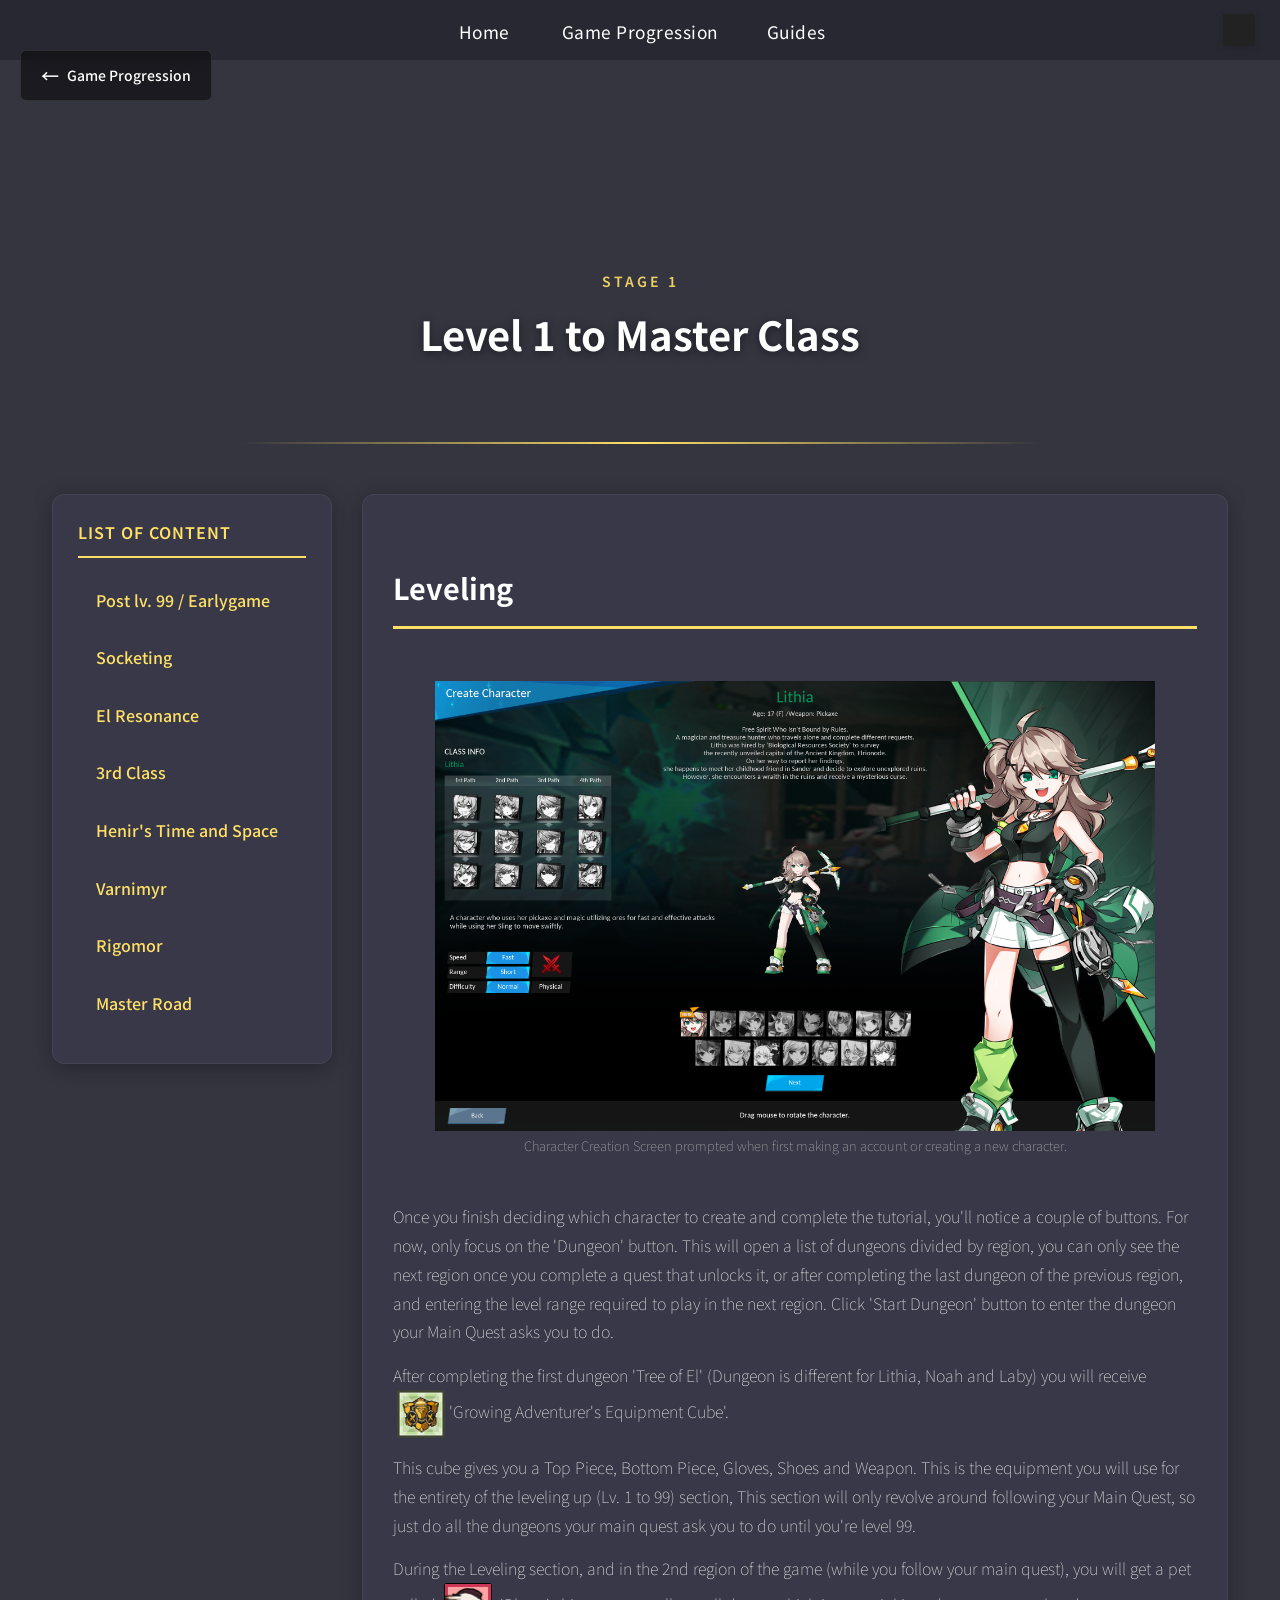
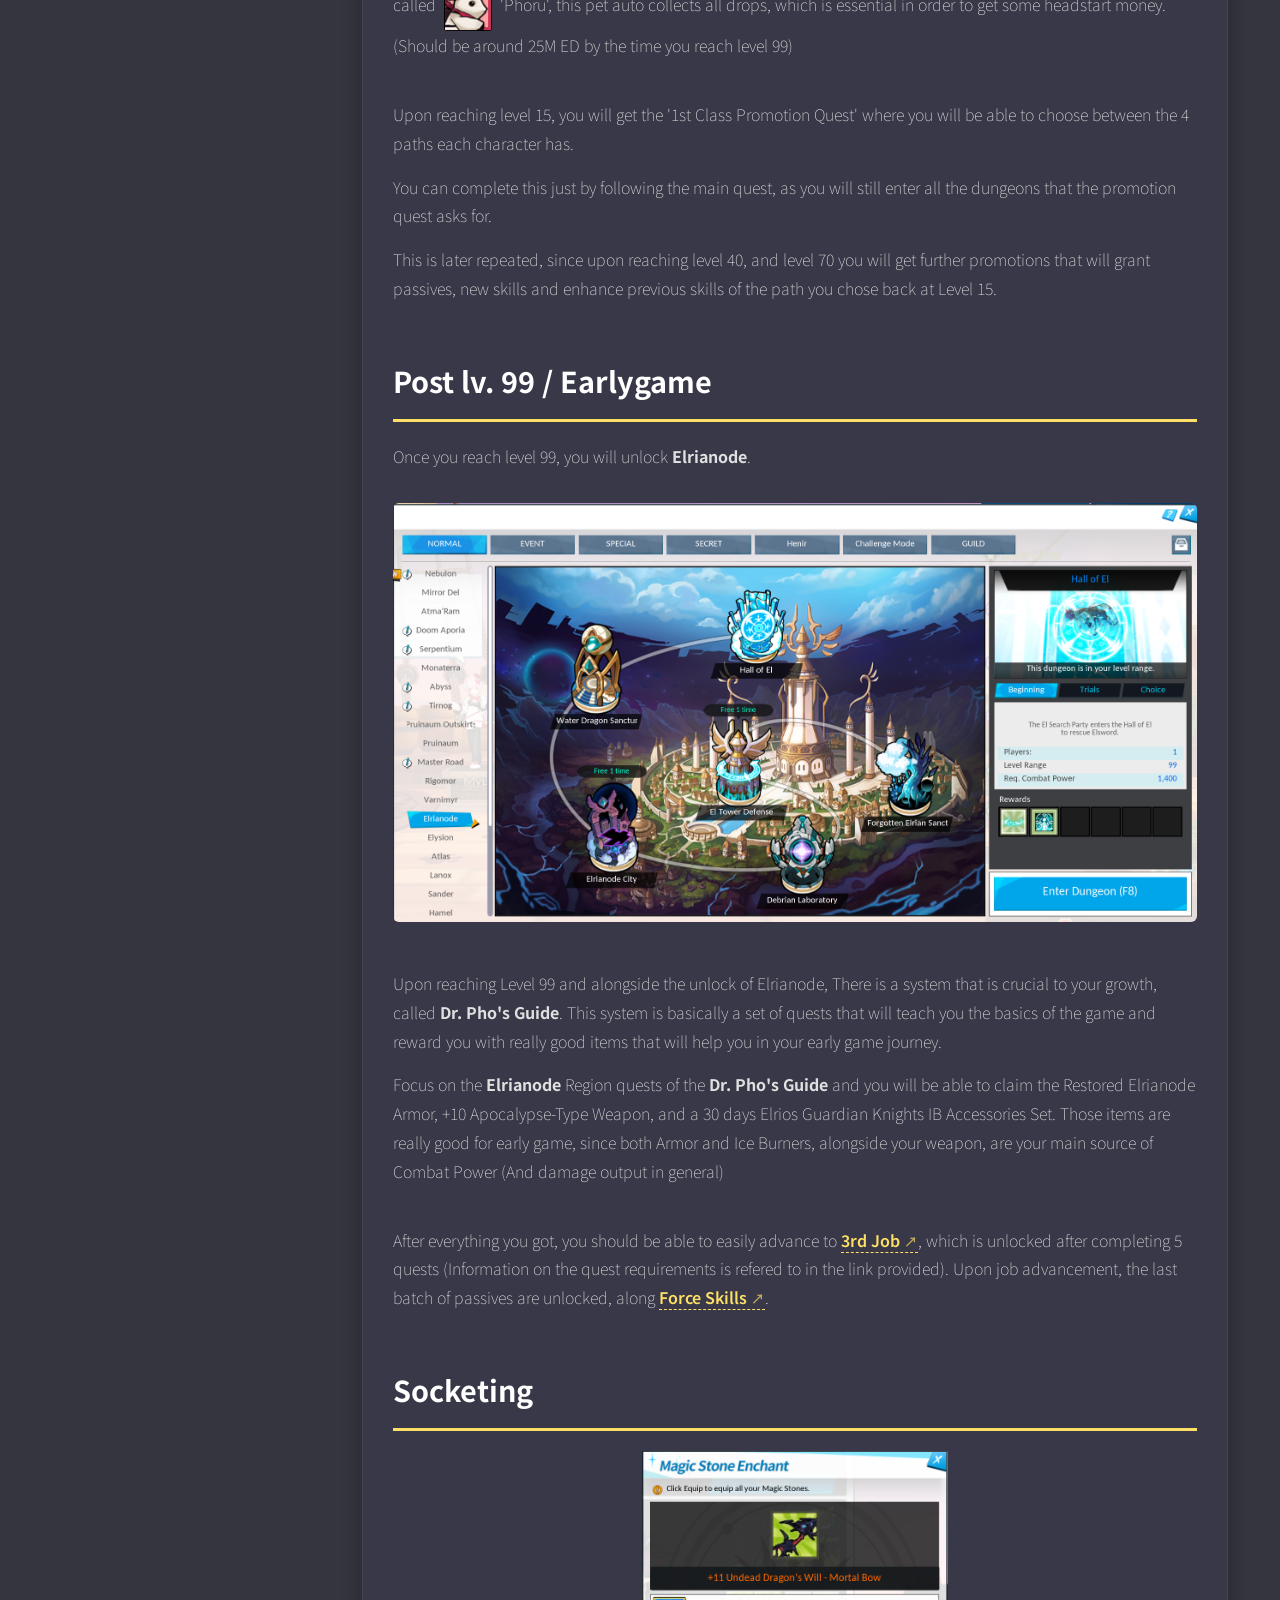
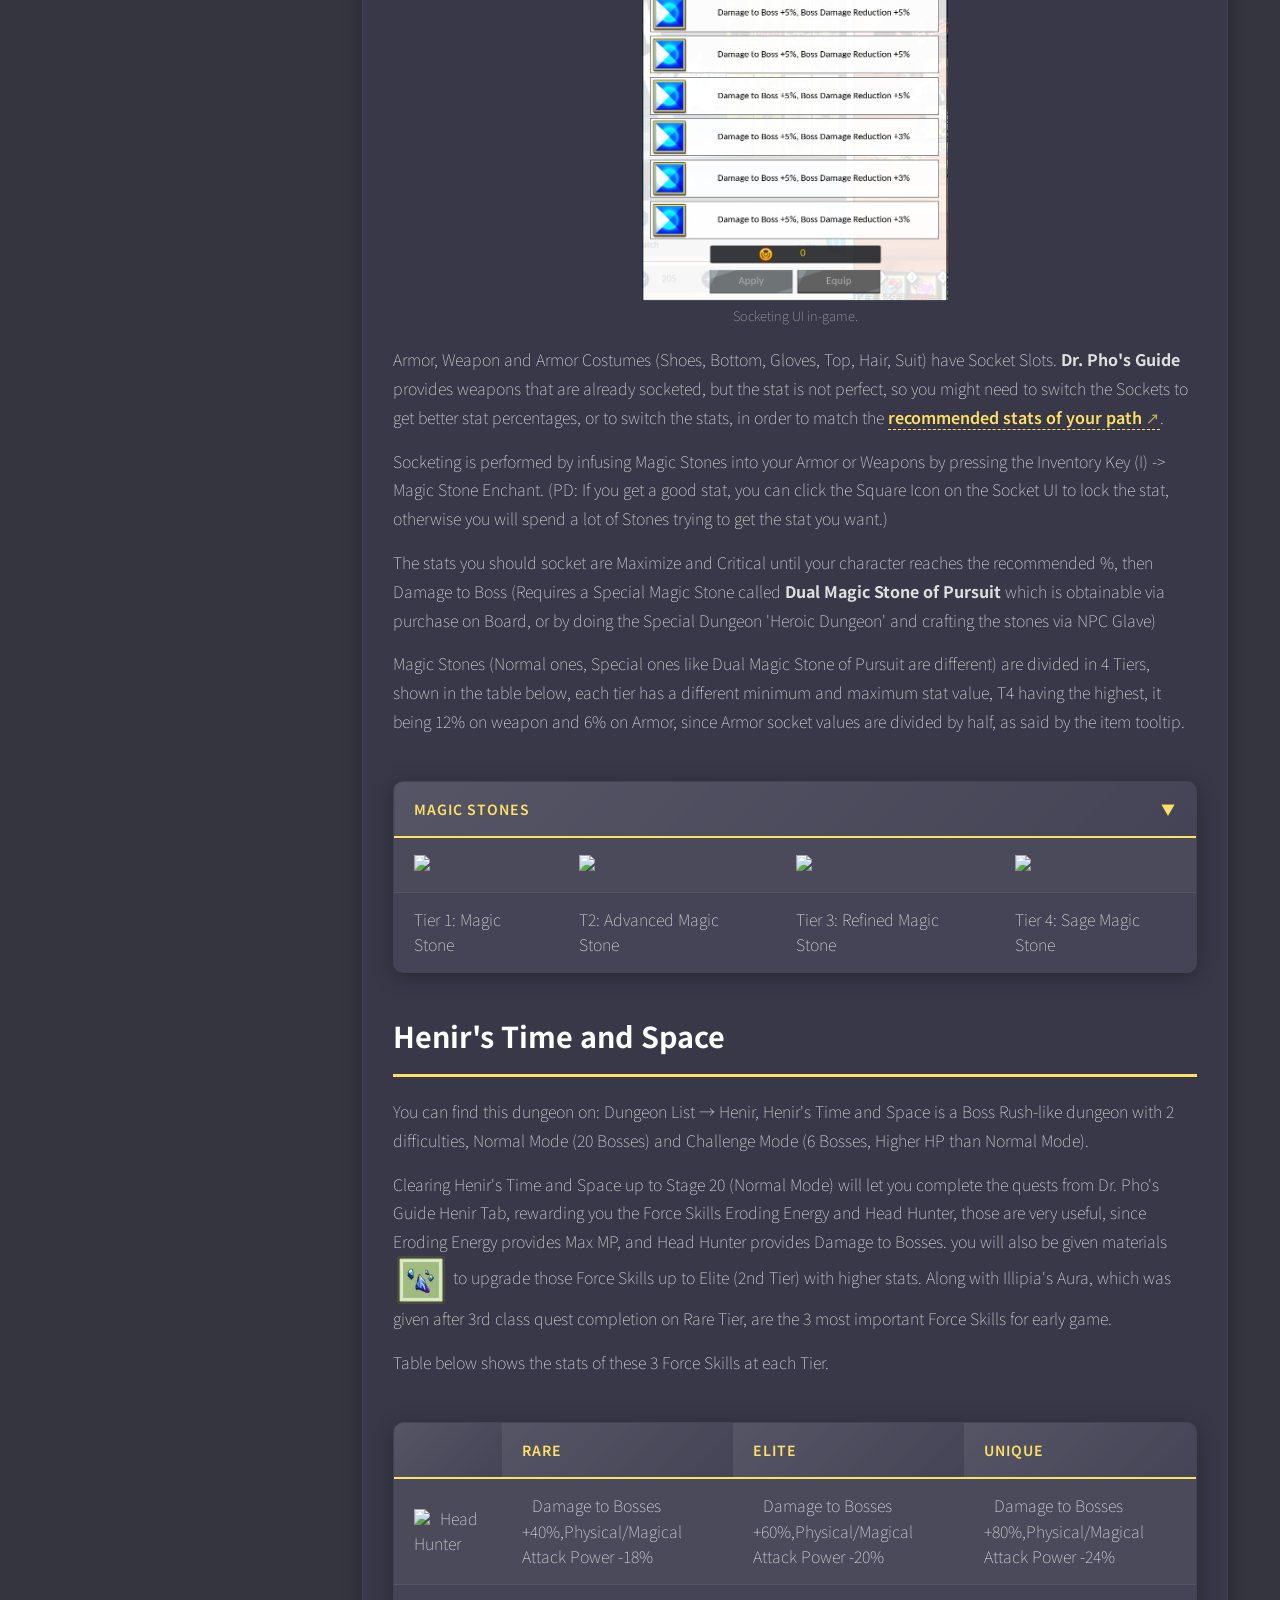
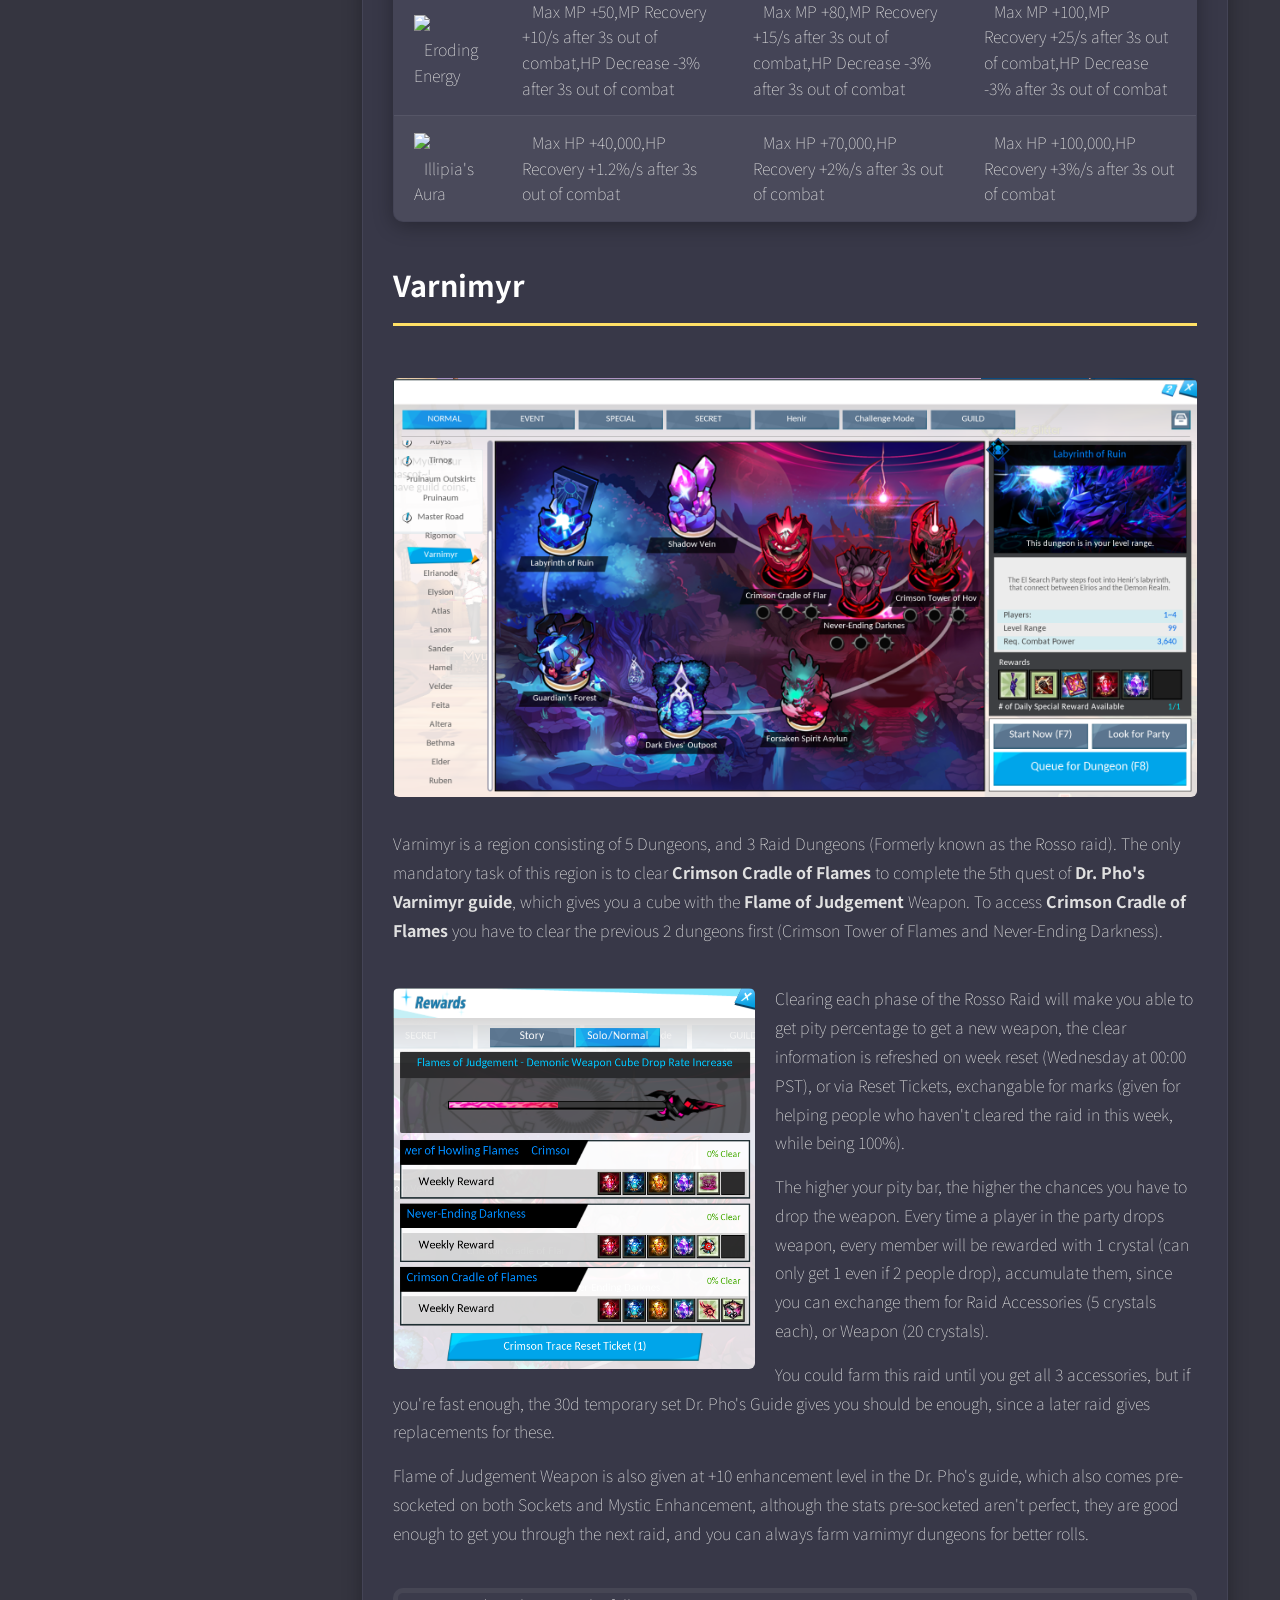
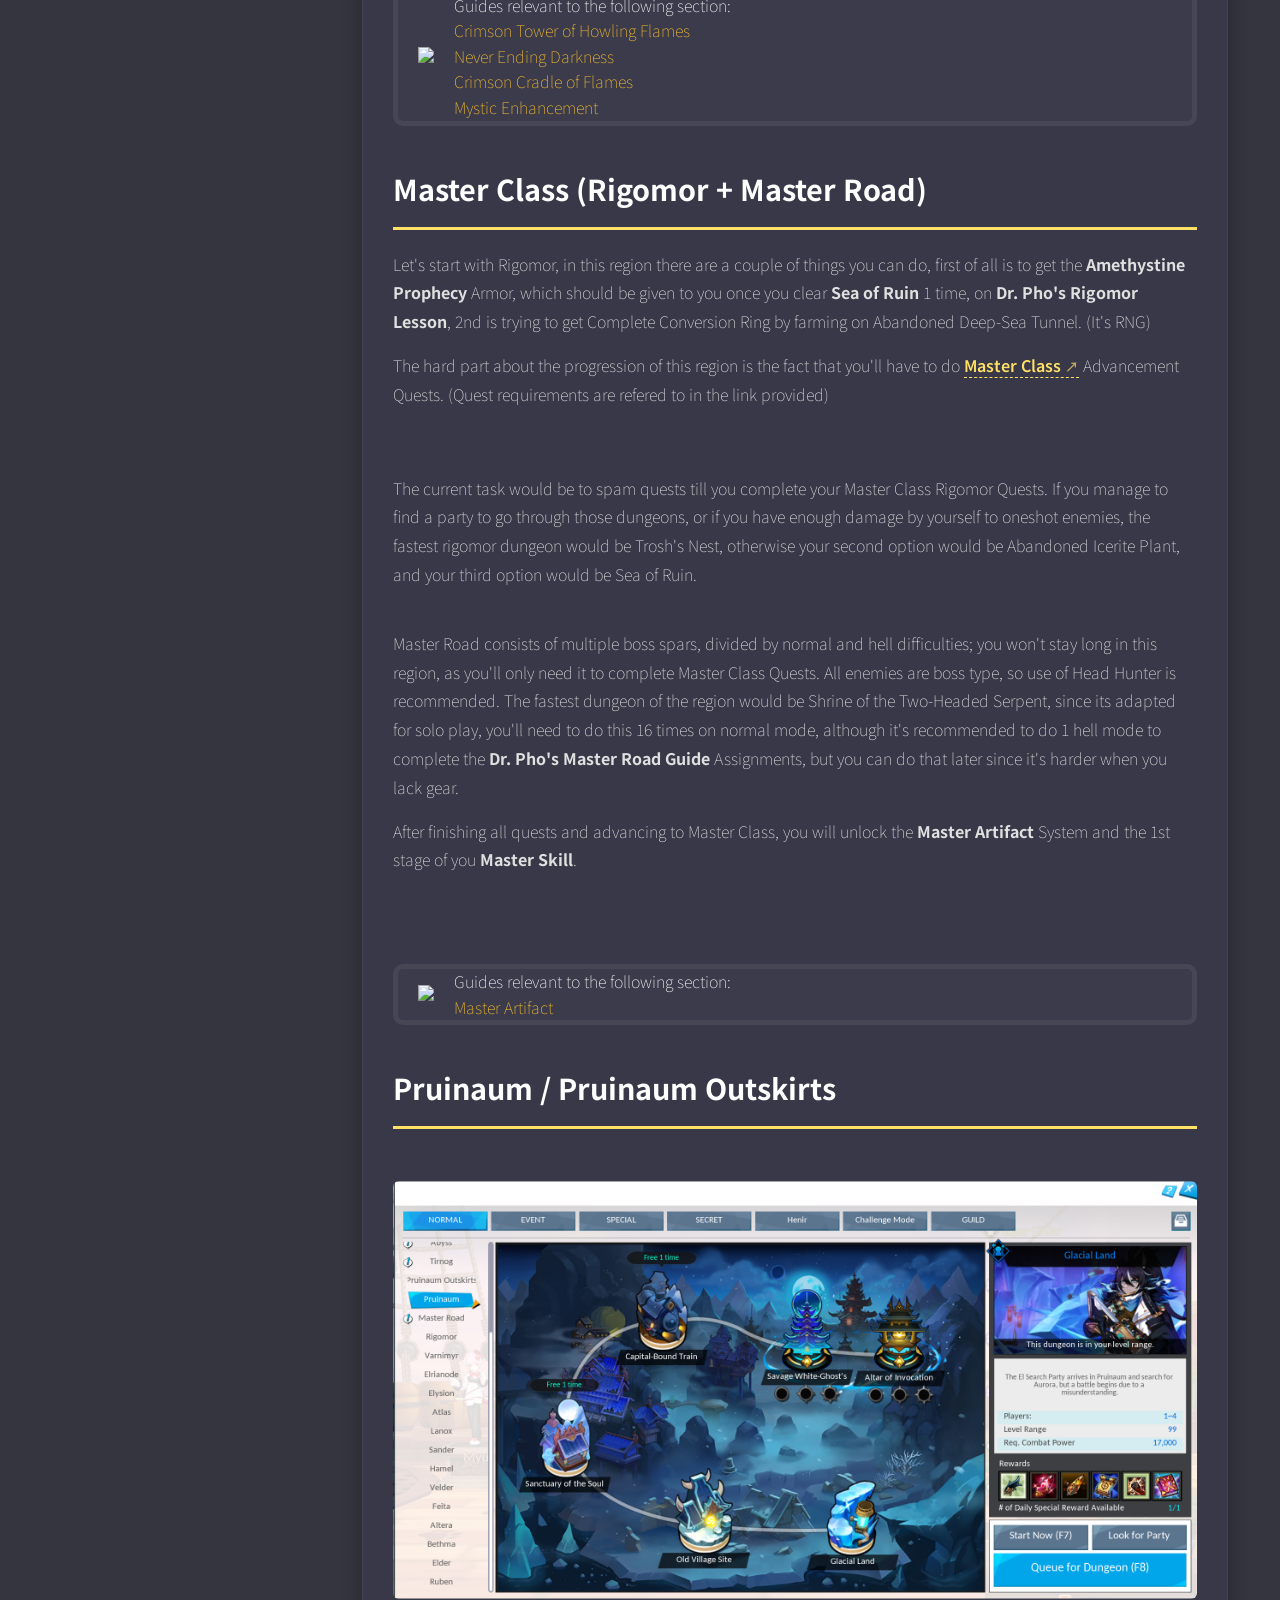
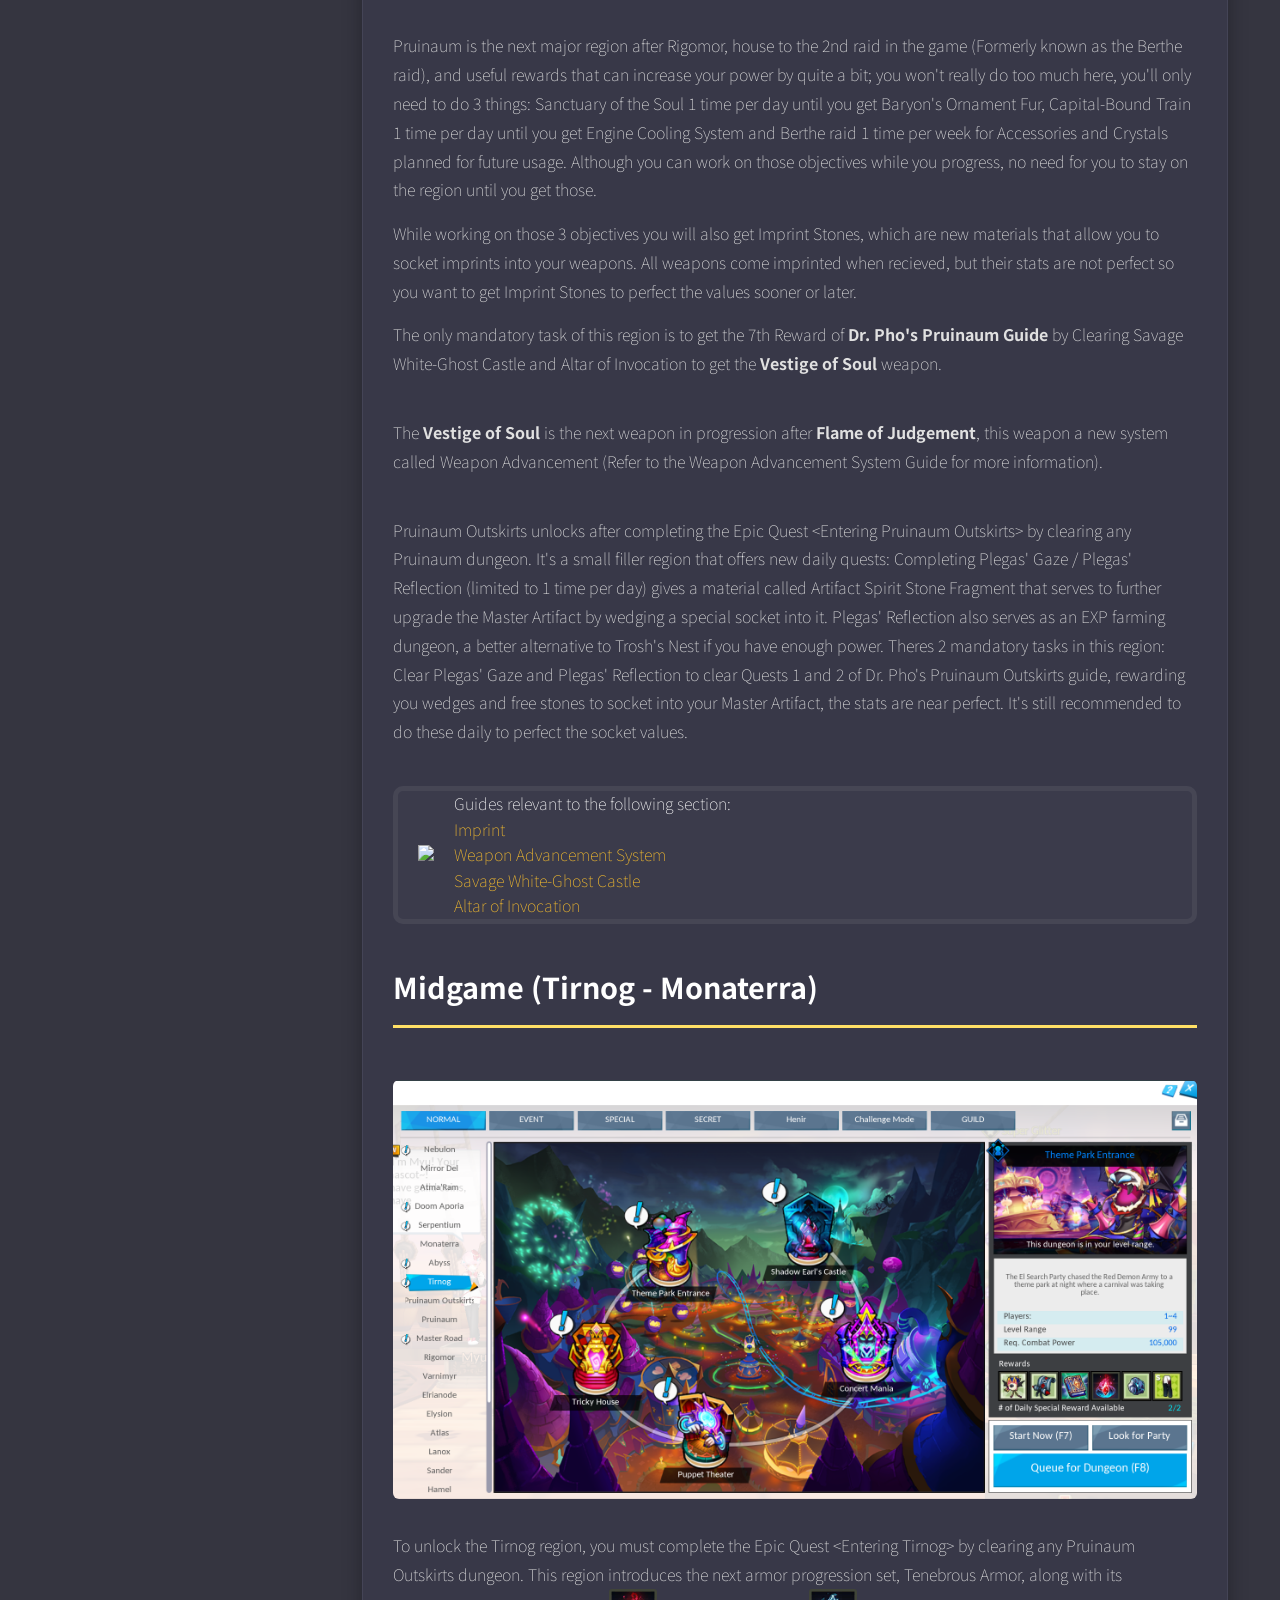
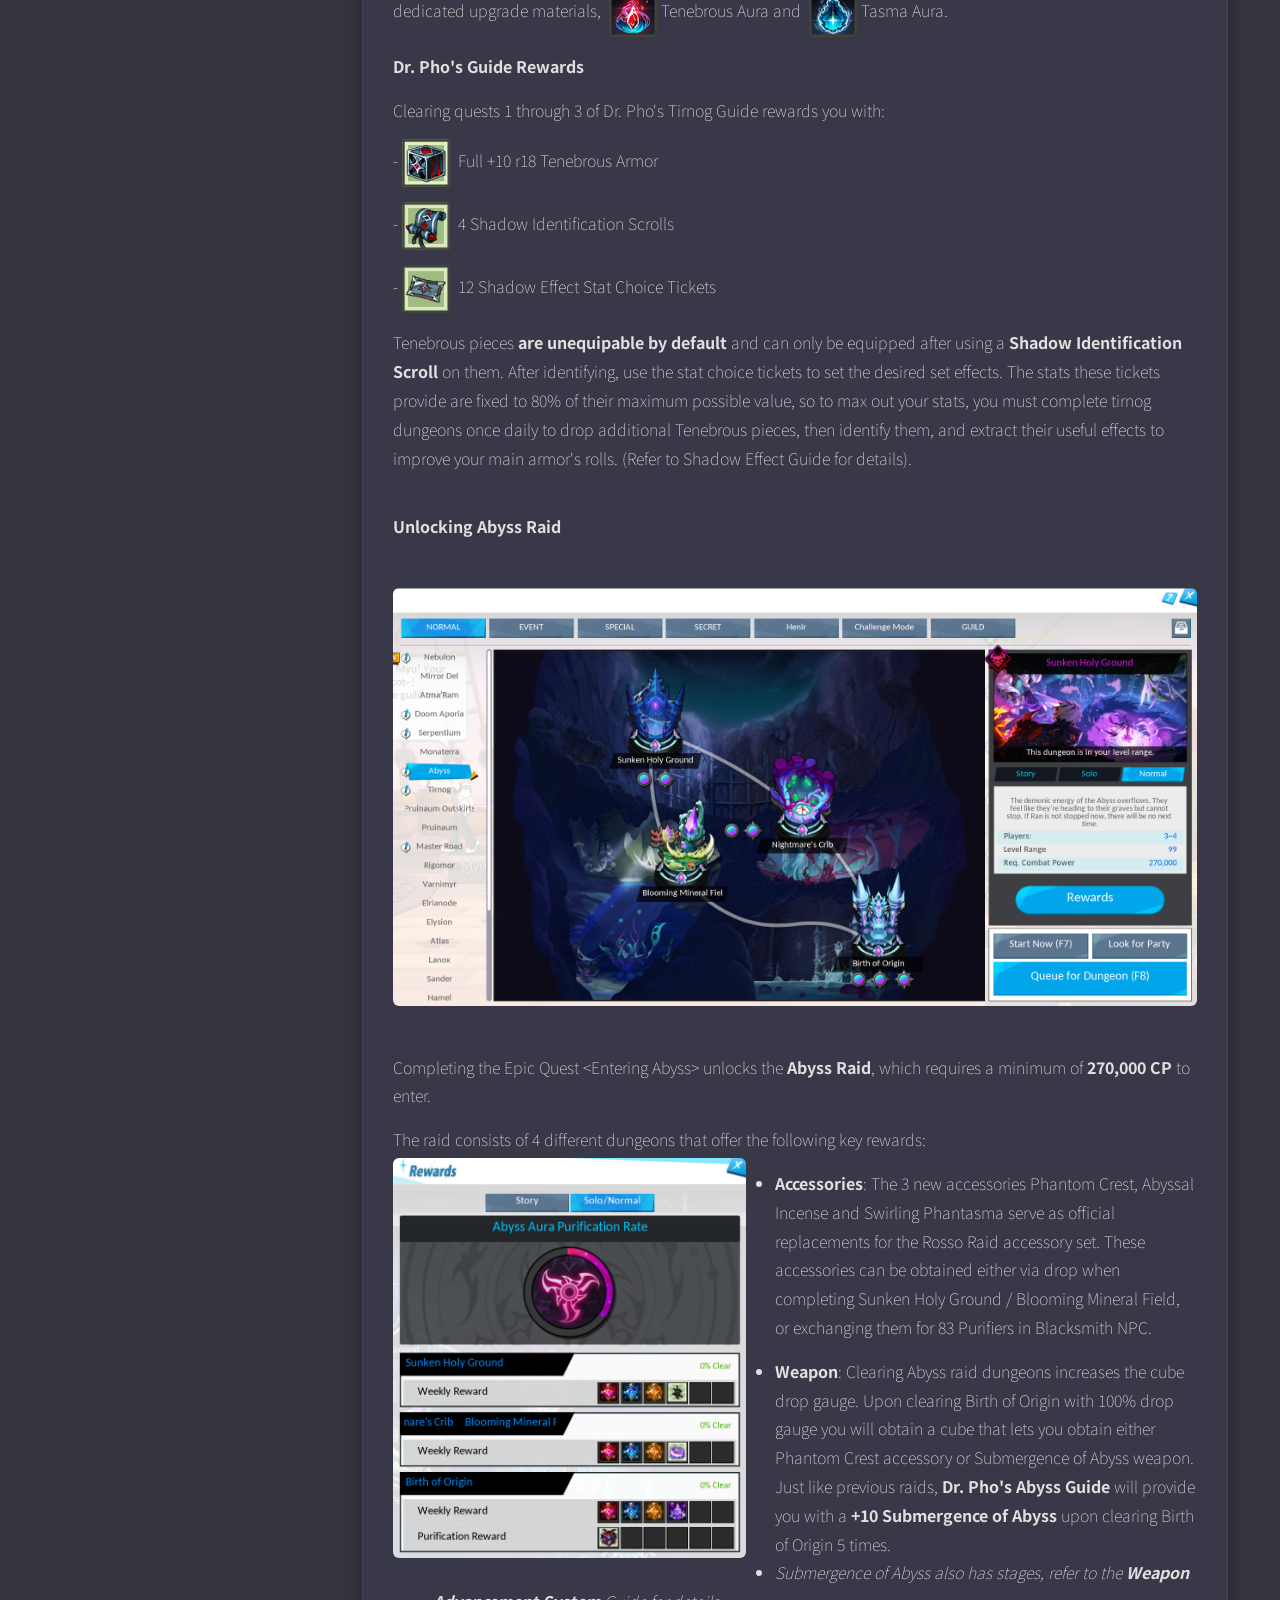
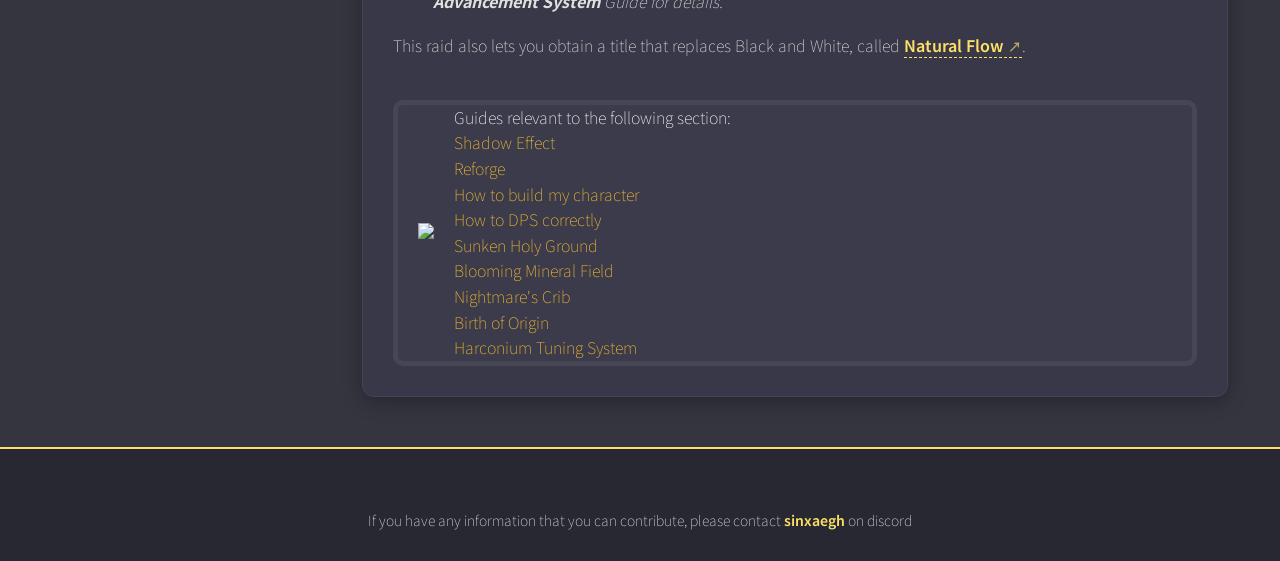
==== prog/s1.html @ b7970282 "Small Game Progression update, up to Abyss Missing Monaterra - Nebulon" ====
<!DOCTYPE html>
<html lang="en">
    <head>
        <title data-translate="title">Hedgyhelper</title>
        <link rel="stylesheet" href="../homenav.css">
        <link rel="stylesheet" href="../main.css">
        <link rel="preconnect" href="https://fonts.googleapis.com">
        <link rel="preconnect" href="https://fonts.gstatic.com" crossorigin>
        <link href="https://fonts.googleapis.com/css2?family=Raleway:ital,wght@0,100;1,100&display=swap" rel="stylesheet">
        <link href="https://fonts.googleapis.com/css2?family=Raleway:ital@0;1&display=swap" rel="stylesheet">
        <meta name="viewport" content="width=device-width, initial-scale=1.0, maximum-scale=1.0, user-scalable=0"/>
        <meta charset="UTF-8">
    </head>
    <body>
        <div class="container">
            <div class="info" id="g">
                <div class="banner" id="s3"></div>
                <div class="back">
                    <a onclick="location.href='../prog.html'" id="goback" data-translate="general.back">&leftarrow; Game Progression</a> 
                </div>
                <div class="guidetitle" id="s1">
                    <p class="stage" data-translate="stage1.title">Stage 1</p>
                    <span data-translate="stage1.stage1_title">Level 1 to Level 99</span>
                </div><br>
                <hr class="q2q4divider">
                <div class="trueguide">
                    <div class="guider">
                        <p data-translate="stage1.contents">List of Content</p>
                        <ul>
                            <li><a href="#elrianode-armor" data-translate="stage2.content_elrianode_armor"></a></li>
                            <li><a href="#socketing" data-translate="stage2.content_socketing">Socketing</a></li>
                            <li><a href="#el-resonance" data-translate="stage2.content_el_resonance">El Resonance</a></li>
                            <li><a href="#third-class" data-translate="stage2.content_third_class">3rd Class</a></li>
                            <li><a href="#henir" data-translate="stage2.content_henir">Henir's Time and Space</a></li>
                            <li><a href="#varnimyr" data-translate="stage3.content_varnimyr">Varnimyr</a></li>
                            <li><a href="#rigomor" data-translate="stage3.content_rigomor">Rigomor</a></li>
                            <li><a href="#master_road" data-translate="stage3.content_master_road">Master Road</a></li>
                        </ul>
                    </div>
                    <div class="tginfo">
                        <h2 id="first-dungeon" data-translate="stage1.sections.first_dungeon.title"></h2>
                        <div class="guidetext" data-multiline="stage1.sections.first_dungeon.content"></div>
                        <div class="guidetext" data-multiline="stage1.sections.choose_path.content"></div>
                        
                        <h2 id="elrianode-armor" data-translate="stage2.sections.elrianode_armor.title"></h2>
                        <div class="guidetext" data-multiline="stage2.sections.elrianode_armor.content"></div>
                        <div class="guidetext" data-multiline="stage2.sections.third_class.content"></div>
                        
                        <h2 id="socketing" data-translate="stage2.sections.socketing.title"></h2>
                        <div>
                            <aside data-img="stage2.sections.socketing.img"></aside>
                            <div class="guidetext" data-multiline="stage2.sections.socketing.content"></div>
                        </div>
                        <table id="gridtable" class="stat-table" data-brief="false">
                            <tr>
                                <th class="table-title-collapser" data-translate="stage2.table_headers.magic_stones.title" colspan="4">Magic Stones</th>
                            </tr>
                            <tr>
                                <td><img src="/images/items/MSI.png"></td>
                                <td><img src="/images/items/AMSI.png"></td>
                                <td><img src="/images/items/RMSI.png"></td>
                                <td><img src="/images/items/SMSI.png"></td>
                            </tr>
                            <tr>
                                <td data-translate="stage2.tables.magic_stones.rows.t1">T1: Magic Stone</td>
                                <td data-translate="stage2.tables.magic_stones.rows.t2">T2: Advanced Magic Stone</td>
                                <td data-translate="stage2.tables.magic_stones.rows.t3">T3: Refined Magic Stone</td>
                                <td data-translate="stage2.tables.magic_stones.rows.t4">T4: Sage's Magic Stone</td>
                            </tr>
                        </table>
                        
                        <h2 id="henir" data-translate="stage2.sections.henir.title">Henir's Time and Space</h2>
                        <div class="guidetext" data-multiline="stage2.sections.henir.content"></div>
                        <table id="gridtable">
                            <tr>
                                <th></th>
                                <th>Rare</th>
                                <th>Elite</th>
                                <th>Unique</th>
                            </tr>
                            <tr>
                                <td><img src="/images/items/HHI.png"><span data-translate="stage2.tables.forces.forcename.hh">Head Hunter</span></td>
                                <td><span data-translate="stage2.tables.forces.tiers.t1effects.hh"></span></td>
                                <td><span data-translate="stage2.tables.forces.tiers.t2effects.hh"></span></td>
                                <td><span data-translate="stage2.tables.forces.tiers.t3effects.hh"></span></td>
                            </tr>
                            <tr>
                                <td><img src="/images/items/EEI.png"><span data-translate="stage2.tables.forces.forcename.ee">Eroding Energy</span></td>
                                <td><span data-translate="stage2.tables.forces.tiers.t1effects.ee"></span></td>
                                <td><span data-translate="stage2.tables.forces.tiers.t2effects.ee"></span></td>
                                <td><span data-translate="stage2.tables.forces.tiers.t3effects.ee"></span></td>
                            </tr>
                            <tr>
                                <td><img src="/images/items/IAI.png"><span data-translate="stage2.tables.forces.forcename.ia">Illipia's Aura</span></td>
                                <td><span data-translate="stage2.tables.forces.tiers.t1effects.ia"></span></td>
                                <td><span data-translate="stage2.tables.forces.tiers.t2effects.ia"></span></td>
                                <td><span data-translate="stage2.tables.forces.tiers.t3effects.ia"></span></td>
                            </tr>
                        </table>

                        <h2 id="varnimyr" data-translate="stage3.sections.varnimyr.title">New Region: Varnimyr</h2>
                        <div class="guidetext" data-multiline="stage3.sections.varnimyr.content"></div>
                        <div class="guidetext" data-multiline="stage3.sections.foj.content"></div>
                        <div class="guideref-disclaimer">
                            <div class="guideref-inner">
                                <div class="guideref-icon">
                                    <img src="/images/disclaimer.png">
                                </div>
                                <div class="guideref-info">
                                    <span class="guide-disclaimer-header" data-translate="general.guidedisclaimer.title"></span>
                                    <div class="guide-open-a" data-guide-id="ctohf" data-translate="general.guidedisclaimer.varnimyr.link1"></div>
                                    <div class="guide-open-a" data-guide-id="ned" data-translate="general.guidedisclaimer.varnimyr.link2"></div>
                                    <div class="guide-open-a" data-guide-id="ccof" data-translate="general.guidedisclaimer.varnimyr.link3"></div>
                                    <div class="guide-open-a" data-guide-id="mystic_enhancement" data-translate="general.guidedisclaimer.varnimyr.link4"></div>
                                </div>
                            </div>
                        </div>
                        
                        <h2 id="rigomor" data-translate="stage3.sections.rigomor.title">New Region: Rigomor</h2>
                        <div class="guidetext" data-multiline="stage3.sections.rigomor.intro"></div>
                        <div class="guidetext" id="QUESTCOLOR" data-multiline="stage3.sections.rigomor.quest_list"></div>
                        <div class="guidetext" data-multiline="stage3.sections.rigomor.content"></div>
                        <div class="guidetext" data-multiline="stage3.sections.master_road.intro"></div>
                        <div class="guidetext" id="QUESTCOLOR" data-multiline="stage3.sections.master_road.quest_list"></div>
                        <div class="guidetext" data-multiline="stage3.sections.master_road.content"></div>
                        <div class="guideref-disclaimer">
                            <div class="guideref-inner">
                                <div class="guideref-icon">
                                    <img src="/images/disclaimer.png">
                                </div>
                                <div class="guideref-info">
                                    <span class="guide-disclaimer-header" data-translate="general.guidedisclaimer.title"></span>
                                    <div class="guide-open-a" data-guide-id="artifact_system" data-translate="general.guidedisclaimer.masterroad.link1"></div>
                                </div>
                            </div>
                        </div>

                        <h2 id="pruinaum" data-translate="stage4.sections.pruinaum.title">New Region: Pruinaum</h2>
                        <div class="guidetext" data-multiline="stage4.sections.pruinaum.content"></div>
                        <div class="guidetext" data-multiline="stage4.sections.vos.content"></div>
                        <div class="guidetext" data-multiline="stage4.sections.pruiout.content"></div>
                        <div class="guideref-disclaimer">
                            <div class="guideref-inner">
                                <div class="guideref-icon">
                                    <img src="/images/disclaimer.png">
                                </div>
                                <div class="guideref-info">
                                    <span class="guide-disclaimer-header" data-translate="general.guidedisclaimer.title"></span>
                                    <div class="guide-open-a" data-guide-id="imprint" data-translate="general.guidedisclaimer.pruinaum.link1"></div>
                                    <div class="guide-open-a" data-guide-id="weapon_advancement" data-translate="general.guidedisclaimer.pruinaum.link2"></div>
                                    <div class="guide-open-a" data-guide-id="swgc" data-translate="general.guidedisclaimer.pruinaum.link3"></div>
                                    <div class="guide-open-a" data-guide-id="aoi" data-translate="general.guidedisclaimer.pruinaum.link4"></div>
                                </div>
                            </div>
                        </div>

                        <h2 id="tirnog" data-translate="stage4.sections.tirnog.title">Tirnog</h2>
                        <div class="guidetext" data-multiline="stage4.sections.tirnog.content"></div>
                        <div class="guidetext" data-multiline="stage5.sections.abyss_intro.content"></div>
                        <div class="guideref-disclaimer">
                            <div class="guideref-inner">
                                <div class="guideref-icon">
                                    <img src="/images/disclaimer.png">
                                </div>
                                <div class="guideref-info">
                                    <span class="guide-disclaimer-header" data-translate="general.guidedisclaimer.title"></span>
                                    <div class="guide-open-a" data-guide-id="shadow_effect" data-translate="general.guidedisclaimer.midgame.link1"></div>
                                    <div class="guide-open-a" data-guide-id="reforge" data-translate="general.guidedisclaimer.midgame.link2"></div>
                                    <div class="guide-open-a" data-guide-id="build" data-translate="general.guidedisclaimer.midgame.link3"></div>
                                    <div class="guide-open-a" data-guide-id="dpsguide" data-translate="general.guidedisclaimer.midgame.link4"></div>
                                    <div class="guide-open-a" data-guide-id="shg" data-translate="general.guidedisclaimer.midgame.link5"></div>
                                    <div class="guide-open-a" data-guide-id="bmf" data-translate="general.guidedisclaimer.midgame.link6"></div>
                                    <div class="guide-open-a" data-guide-id="nc" data-translate="general.guidedisclaimer.midgame.link7"></div>
                                    <div class="guide-open-a" data-guide-id="boo" data-translate="general.guidedisclaimer.midgame.link8"></div>
                                    <div class="guide-open-a" data-guide-id="harconium" data-translate="general.guidedisclaimer.midgame.link9"></div>
                                </div>
                            </div>
                        </div>
                </div>
            </div>
            <footer class="lower">
                <div class="info">
                    <span data-translate="general.footer">If you have any information that you can contribute into, and would like to update, contact </span>
                    <a id="guidenotice" href="discord://-/users/644760616485257246">sinxaegh</a>
                    <span data-translate="general.footer_discord"> on discord</span>
                </div>
            </footer>
        </div>
        <script src="../nav.js"></script>
        <script type="module" src="../main.js"></script>
        <script type="module" src="../data.js"></script>
        <script type="module" src="../translations.js"></script>
        <script type="module" src="../guide-manager.js"></script>
    </body>
</html>
---- homenav.css ----
/* --- NAVIGATION --- */
nav#main-nav-desktop {
  width: 100vw;
  height: 60px;
  background: #282832;
  text-align: center;
  z-index: 50;
  position: fixed;
  top: 0;
  left: 0;
  pointer-events: auto;
}
nav#main-nav-desktop ul {
  display: flex;
  justify-content: center;
  align-items: center;
  margin: 0;
  padding: 0;
  width: 100%;
  position: relative;
  min-height: 60px;
  background: inherit;
  flex-wrap: wrap;
}
nav#main-nav-desktop ul li {
  width: 120px;
  color: white;
  text-align: center;
  list-style-type: none;
  transition: background-color 0.3s, color 0.3s;
  height: 35px;
  padding-top: 5px;
  font-weight: normal;
  font-size: 1.08em;
  letter-spacing: 0.5px;
  min-width: fit-content;
  max-width: 160px;
  word-break: break-word;
}
nav#main-nav-desktop ul li#spec {
  width: 180px;
  white-space: nowrap;
}
nav#main-nav-desktop ul a {
  text-decoration: none;
  margin: 0 8px;
  transition: opacity 0.2s, background 0.2s, border 0.2s, border-radius 0.2s;
  border-radius: 5px;
  min-width: fit-content;
  max-width: 160px;
  word-break: break-word;
}
nav#main-nav-desktop ul a:hover li {
  border: 1px solid yellow;
  border-radius: 5px;
  background: #444;
  color: #ffd700;
  font-weight: bold;
}
nav#main-nav-desktop .settings-icon {
  width: 32px;
  height: 32px;
  background-size: cover;
  background-repeat: no-repeat;
  background-position: center;
  cursor: pointer;
  z-index: 101;
  transition: filter 0.2s;
  filter: drop-shadow(0 2px 4px rgba(0,0,0,0.12));
}

/* --- HAMBURGER MENU --- */
nav#main-nav-mobile {
  display: none;
}
nav#main-nav-mobile .menu-bar {
  width: 100vw;
  display: block;
  position: fixed;
  top: 0;
  left: 0;
  background: transparent;
  z-index: 1002;
  height: 60px;
  padding: 0;
}
nav#main-nav-mobile .menu-icon {
  width: 40px;
  height: 40px;
  background-size: contain;
  background-repeat: no-repeat;
  background-position: center;
  position: fixed;
  left: 15px;
  top: 15px;
  z-index: 1002;
  background: #282832;
  border-radius: 8px;
  box-shadow: 0 2px 8px rgba(0,0,0,0.18);
  pointer-events: auto;
}
nav#main-nav-mobile .settings-icon {
  width: 32px;
  height: 32px;
  background-size: cover;
  background-repeat: no-repeat;
  background-position: center;
  position: absolute;
  right: 25px;
  top: 18px;
  z-index: 1003;
  pointer-events: auto;
}
.hamburger-nav {
  position: fixed;
  top: 0;
  left: 0;
  width: 85vw;
  max-width: 400px;
  height: 100vh;
  background: #282832;
  box-shadow: 2px 0 16px rgba(0,0,0,0.25);
  z-index: 1001;
  transform: translateX(-100%);
  transition: transform 0.35s cubic-bezier(.77,0,.175,1);
  display: flex;
  flex-direction: column;
  align-items: flex-start;
  padding-top: 0;
  pointer-events: auto;
}
.hamburger-nav.open {
  transform: translateX(0);
}
.hamburger-nav .settings-icon {
  position: absolute;
  right: 25px;
  top: 18px;
  z-index: 1003;
}

.hamburger-nav a {
  display: block;
  width: 100%;
  margin: 0;
  padding: 18px 32px;
  font-size: 1.15em;
  color: white;
  border-bottom: 1px solid #333;
  background: none;
  text-align: left;
  border-radius: 0;
  opacity: 0;
  animation: fadeInMenu 0.4s forwards;
  animation-delay: var(--delay, 0s);
}
.hamburger-nav.open a {
  opacity: 1;
}
.hamburger-nav a:hover {
  background: #444;
  color: #ffd700;
  font-weight: bold;
}
.hamburger-nav li {
  width: 100%;
  padding: 0;
  margin: 0;
  text-align: left;
  background: none;
  color: white;
  font-size: 1.15em;
  border-radius: 0;
}
.hamburger-nav {
  padding-top: 70px;
}
/* Animated settings menu for mobile hamburger nav */
/* Animación de salida para los elementos del menú hamburguesa */
.hamburger-nav.menu-slide-out a,
.hamburger-nav.menu-slide-out li {
  animation: slideOutLeft 0.35s forwards;
}
@keyframes slideOutLeft {
  to {
    transform: translateX(-100vw);
    opacity: 0;
  }
}
.hamburger-nav.settings-open a,
.hamburger-nav.settings-open li {
  display: none !important;
}
.hamburger-nav.menu-slide-in a,
.hamburger-nav.menu-slide-in li {
  animation: slideInRight 0.35s forwards;
}
@keyframes slideInRight {
  from {
    transform: translateX(-100vw);
    opacity: 0;
  }
  to {
    transform: translateX(0);
    opacity: 1;
  }
}
.hamburger-nav.settings-open .settings-popup {
  display: flex !important;
  flex-direction: column;
  width: 100%;
  padding: 24px 32px 0 32px;
  animation: fadeInMenu 0.4s forwards;
}
.settings-popup {
  background: #282832;
  display: none;
  overflow: visible;
}
.settings-popup label {
  margin-bottom: 18px;
  font-size: 1.18em;
  color: white;
  background: none;
}


.settings-popup select {
  margin-bottom: 18px;
  font-size: 1.1em;
  color: white;
  width: 50%;
  min-width: 120px;
  max-width: 180px;
  box-sizing: border-box;
  padding: 4px 8px;
  border-radius: 8px;
  background: #222;
  border: 1px solid #444;
}
.settings-popup .switch {
  margin-bottom: 18px;
  width: 100%;
  min-width: 120px;
  max-width: 180px;
  display: flex;
  align-items: center;
  justify-content: flex-start;
  overflow: visible;
}
.settings-popup input[type="checkbox"] {
  margin-right: 8px;
}
.settings-popup span.slider {
  margin-left: 8px;
  width: 64px;
  height: 32px;
}
.hamburger-nav.settings-open .settings-icon {
  position: absolute;
  right: 25px;
  top: 18px;
  z-index: 1003;
}
.hamburger-nav.settings-open {
  background: #282832;
}
@keyframes fadeInMenu {
  to { opacity: 1; }
}
/* Overlay for darkening background */
#nav-overlay {
  position: fixed;
  top: 0;
  left: 0;
  width: 100vw;
  height: 100vh;
  background: rgba(30,30,30,0.65);
  z-index: 1000;
  pointer-events: none;
  opacity: 0;
  transition: opacity 0.3s;
}
#nav-overlay.open {
  opacity: 1;
  pointer-events: auto;
}

@media (min-width: 901px) {
  #nav-overlay {
    display: none !important;
    opacity: 0 !important;
    pointer-events: none !important;
  }
}

/* --- SETTINGS POPUP --- */
#settings-popup {
  background: #323242;
  color: white;
  padding: 15px;
  border-radius: 10px;
  z-index: 1100;
  top: 70px;
  left: 80px;
  width: 100vw;
  display: block;
  position: fixed;
  top: 0;
  left: 0;
  z-index: 1002;
  min-height: 60px;
  height: fit-content;
  padding: 0;
  pointer-events: auto;
  transition: pointer-events 0.2s;
}

#settings-popup select {
    width: 100%;
    padding: 8px 12px;
    background: var(--bg-color);
    color: var(--text-color);
    border: 1px solid var(--border-color);
    border-radius: 6px;
    font-size: 14px;
}

#settings-popup select:focus {
    outline: none;
    border-color: var(--primary-color);
}

.menu-bar.no-pointer {
  pointer-events: none !important;
  background: #fff;
}
body.light-mode nav#main-nav-desktop ul li {
  color: black;
  font-weight: bold;
}
body.light-mode nav#main-nav-desktop ul a:hover li {
  background: #eee;
  color: #ffd700;
}
body.light-mode nav#main-nav-mobile .hamburger-nav {
  background: #fff;
  box-shadow: 2px 0 16px rgba(0,0,0,0.10);
}
body.light-mode nav#main-nav-mobile .hamburger-nav a,
body.light-mode nav#main-nav-mobile .hamburger-nav li {
  color: black;
  font-size: 1.25em;
  font-weight: 500;
}
body.light-mode .settings-popup select {
  background: #fff !important;
  color: #222 !important;
  border: 1px solid #bbb !important;
}
body.light-mode #settings-popup {
  background: #eee;
  color: black;
}
body.light-mode .menu-icon {
  filter: none;
  background: #fff;
}
body.light-mode .settings-icon {
  filter: none;
  background: #fff;
}

@media (min-width: 901px) {
  .container, .info {
    margin-top: 30px;
  }
}
---- main.css ----
@import url('https://fonts.googleapis.com/css2?family=Noto+Sans+KR:wght@400;700&family=Noto+Sans+JP:wght@400;700&family=Noto+Sans+SC:wght@400;700&family=Raleway:ital,wght@0,400;1,400&display=swap');
@import url('https://fonts.googleapis.com/css2?family=Pixelify+Sans:wght@400..700&display=swap');



/* ============================================================
   1. THEME / COLOR SYSTEM
   ============================================================ */

:root {
    /* Sistema de colores por defecto (amarillo) */
    --primary-color: #ffe066;
    --primary-light: #fff9c4;
    --primary-dark: #fbc02d;
    --secondary-color: #383848;
    --bg-color: #353540;
    --text-color: #ffffff;
    --text-secondary: #e0e0e0;
    --border-color: #444456;
    --card-bg: #383848;
    --footer-bg: #282832;
    --disclaimer-color: #ffe066;
    --warning-color: #ff6666;
    --success-color: #66cc66;
    --info-color: #66b3ff;
}

/* Paleta roja */
body.color-red {
    --primary-color: #ff6b6b;
    --primary-light: #ffcccc;
    --primary-dark: #e53935;
}

/* Paleta azul */
body.color-blue {
    --primary-color: #4dabf7;
    --primary-light: #d0ebff;
    --primary-dark: #1971c2;
}

/* Paleta menta */
body.color-mint {
    --primary-color: #38d9a9;
    --primary-light: #c3fae8;
    --primary-dark: #12b886;
}

/* Paleta morada */
body.color-purple {
    --primary-color: #9c36b5;
    --primary-light: #eebefa;
    --primary-dark: #862e9c;
}

/* Paleta rosa */
body.color-pink {
    --primary-color: #f783ac;
    --primary-light: #ffdeeb;
    --primary-dark: #e64980;
}

/* Paleta azul oscuro */
body.color-darkblue {
    --primary-color: #748ffc;
    --primary-light: #d0d5ff;
    --primary-dark: #3b49df;
}



/* ============================================================
   2. GLOBAL RESET & BASE TYPOGRAPHY
   ============================================================ */


*, *::before, *::after {
    box-sizing: border-box;
}

html, body {
    margin: 0;
    padding: 0;
    box-sizing: border-box;
    font-optical-sizing: auto;
    color: var(--text-color);
    background: none;
}

.guidetext, .tginfo, .guider, .container {
    font-weight: 100;
}

body {
    font-family: 'Noto Sans KR', 'Noto Sans JP', 'Noto Sans SC', sans-serif;
    background: var(--bg-color);
    line-height: 1.6;
}

a {
    text-decoration: none;
    color: inherit;
}

.ctitle {
    color: rgb(255, 213, 0);
    width: fit-content;
}



* {
    overflow-wrap: break-word;
    word-wrap: break-word;
}

.guidetext, .guidetitle, 
.guidenotice, .info, .back, 
.guider, .trueguide, .collapsible-table, footer, .ctitle, .concept p, .guide-generic-section p, .guide-image-caption {
    font-family: 'Noto Sans KR', 'Noto Sans JP', 'Noto Sans SC', sans-serif !important;
}

.guide-image-caption {
    color: var(--text-secondary);
}

.raid-owner-title {
    color: var(--text-secondary) !important;
    font: bold 20px 'Noto Sans KR', 'Noto Sans JP', 'Noto Sans SC', sans-serif !important;
}

.guide-open-a {
    color: var(--primary-dark);
    transition: color 0.3s ease;
    width: fit-content;
}
.guide-open-a:hover {
    color: var(--primary-light);
    cursor: pointer;
}

.guide-section-title, .raid-owner-title, .guide-section-grid {
    margin-left: 10px;
    margin-right: 10px;
    margin-bottom: 5px;
}

.phaseheader, .RAID_DUNG_TITLE, .RAID_DUNG_NUM {
    font-family: "Pixelify Sans", sans-serif;
    font-optical-sizing: auto;
    font-weight: 0;
    font-style: normal;
}

.mechnote{
    color: var(--primary-light) !important;
    font: italic 14px 'Noto Sans KR', 'Noto Sans JP', 'Noto Sans SC', sans-serif !important;
}

.mechtable {
    border: 1px solid;
    border-color: var(--primary-color);
    text-align: center;
}
.mechtable td {
    border: 1px dotted;
    border-color: var(--primary-dark);
    width: 100px;
    
}

.ctitle::before{
    content: "⟨";
}
.ctitle::after{
    content: "⟩";
}
.cforcedat{
    padding-left: 15px;
    color: rgb(255, 196, 0);;
}
.ctpcfa{
    display: flex;
}

strong, b {
    font-weight: 700 !important;  /* or 500 for subtle, 700 for strong */
}

/* ============================================================
   3. PAGE LAYOUT (SHELL / CONTAINER)
   ============================================================ */
.guider,
.tginfo,
.collapsibleprog,
#gridtable {
    max-width: 100%;
    box-sizing: border-box;
}


.container {
    width: 100%;
    max-width: 100%;
    min-height: 100vh;
    position: relative;
}

.info#g {
    width: 100%;
    position: relative;
}


.back {
    position: absolute;
    top: 20px;
    left: 20px;
    z-index: 100;
    color: var(--text-color);
    font-weight: 500;
    padding: 10px 20px;
    border-radius: 6px;
    background: rgba(0, 0, 0, 0.5);
    backdrop-filter: blur(10px);
    border: 1px solid rgba(255, 255, 255, 0.1);
    cursor: pointer;
    transition: all 0.3s ease;
    display: inline-flex;
    align-items: center;
    gap: 8px;
    font-size: 14px;
    text-decoration: none;
}

.back:hover {
    background: rgba(255, 255, 255, 0.1);
    color: var(--primary-color);
    transform: translateX(-5px);
    border-color: var(--primary-color);
}

.back::before {
    content: "←";
    font-size: 18px;
}



/* ============================================================
   4. LANDING / INDEX PAGE
   ============================================================ */

.hero-banner {
            width: 100%;
            height: 300px;
            background: linear-gradient(rgba(0, 0, 0, 0.7), rgba(0, 0, 0, 0.7)), 
                        url('images/hero-banner.jpg') center/cover no-repeat;
            display: flex;
            align-items: center;
            justify-content: center;
            position: relative;
            margin-bottom: 50px;
        }
        
        .hero-content {
            text-align: center;
            max-width: 800px;
            padding: 0 20px;
            z-index: 2;
        }
        
        .hero-title {
            font-family: "Pixelify Sans", sans-serif;
            font-size: 3.5rem;
            color: var(--primary-color);
            margin-bottom: 20px;
            text-shadow: 0 2px 10px rgba(0, 0, 0, 0.8);
        }
        
        .hero-subtitle {
            font-size: 1.2rem;
            color: var(--text-color);
            line-height: 1.6;
            margin-bottom: 30px;
        }
        
        .features-grid {
            overflow: hidden;
            display: grid;
            grid-template-columns: repeat(auto-fit, minmax(300px, 1fr));
            gap: 30px;
            max-width: 1200px;
            margin: 0 auto 50px;
            padding: 0 20px;
        }
        
        .feature-card {
            background: var(--card-bg);
            border-radius: 12px;
            padding: 30px;
            border: 1px solid var(--border-color);
            transition: all 0.3s ease;
            box-shadow: 0 4px 15px rgba(0, 0, 0, 0.2);
        }
        
        .feature-card:hover {
            transform: translateY(-5px);
            box-shadow: 0 8px 25px rgba(0, 0, 0, 0.3);
            border-color: var(--primary-color);
        }
        
        .feature-icon {
            font-size: 2.5rem;
            color: var(--primary-color);
            margin-bottom: 20px;
        }
        
        .feature-title {
            font-family: "Pixelify Sans", sans-serif;
            font-size: 1.5rem;
            color: var(--text-color);
            margin-bottom: 15px;
        }
        
        .feature-desc {
            color: var(--text-secondary);
            line-height: 1.6;
            margin-bottom: 20px;
        }
        
        .feature-link {
            display: inline-flex;
            align-items: center;
            gap: 8px;
            color: var(--primary-color);
            font-weight: 600;
            text-decoration: none;
            transition: color 0.3s ease;
        }
        
        .feature-link:hover {
            color: var(--text-color);
        }
        
        .feature-link::after {
            content: "→";
            transition: transform 0.3s ease;
        }
        
        .feature-link:hover::after {
            transform: translateX(5px);
        }
        
        .game-progression {
            max-width: 1200px;
            margin: 0 auto 60px;
            padding: 0 20px;
        }
        
        .section-header {
            text-align: center;
            margin-bottom: 40px;
        }
        
        .section-title {
            font-family: "Pixelify Sans", sans-serif;
            font-size: 2.5rem;
            color: var(--primary-color);
            margin-bottom: 10px;
            position: relative;
            display: inline-block;
        }
        
        .section-subtitle {
            color: var(--text-secondary);
            font-size: 1.1rem;
            max-width: 600px;
            margin: 20px auto 0;
        }
        
        .update-notes {
            background: var(--card-bg);
            border-left: 4px solid var(--info-color);
            padding: 25px;
            border-radius: 8px;
            margin: 40px auto;
            max-width: 1000px;
            box-shadow: 0 4px 15px rgba(0, 0, 0, 0.2);
        }
        
        .update-header {
            display: flex;
            align-items: center;
            gap: 15px;
            margin-bottom: 15px;
        }
        
        .update-title {
            font-family: "Pixelify Sans", sans-serif;
            font-size: 1.3rem;
            color: var(--info-color);
        }
        
        .update-date {
            color: var(--text-secondary);
            font-size: 0.9rem;
            margin-left: auto;
        }
        
        .update-content {
            color: var(--text-secondary);
            line-height: 1.6;
        }
        
        @media (max-width: 768px) {
            .hero-title {
                font-size: 2.5rem;
            }
            
            .hero-subtitle {
                font-size: 1rem;
            }
            
            .features-grid {
                grid-template-columns: 1fr;
                gap: 20px;
            }
            
            .section-title {
                font-size: 2rem;
            }
        }



/* ============================================================
   5. BANNERS
   ============================================================ */

.banner {
    width: 100%;
    height: 200px;
    background-size: cover;
    background-position: center;
    background-repeat: no-repeat;
    position: relative;
    margin-bottom: 40px;
}

.banner::before {
    content: '';
    position: absolute;
    top: 0;
    left: 0;
    right: 0;
    bottom: 0;
    background: linear-gradient(180deg, 
        rgba(20, 255, 109, 0) 0%, 
        var(--bg-color) 100%
    );
    z-index: 1;
}

.banner#s1 {
    background-image: url('images/RubenBanner.jpg');
}

.banner#s2 {
    background-image: url('images/ForgottenElrianSanctumBanner.png');
}

.banner#s3 {
    background-image: url('images/CrimsonCradleOfFlamesBanner.png');
}

.banner#s4 {
    background-image: url('images/SavageWhiteGhostCastleBanner.png');
}

.banner#s5 {
    background-image: url('images/SunkenHolyGroundBanner.png');
}

.banner#s6 {
    background-image: url('images/OrchestraHallBanner.png');
}
.banner#s7 {
    background-image: url('images/WiltingTowerBanner.png');
}


/* - BANNERS - */
#c1 { background-image: url('images/RubenBanner.jpg'); }
#c2 { background-image: url('images/ForgottenElrianSanctumBanner.png'); }
#c3 { background-image: url('images/CrimsonCradleOfFlamesBanner.png'); }
#c4 { background-image: url('images/ShrineOfTheTwoHeadedSerpentBanner.jpg'); }
#c5 { background-image: url('images/AltarOfInvocationBanner.png'); }
#c6 { background-image: url('images/PlegasLabyrinthBanner.png'); }
#c7 { background-image: url('images/BloomingMineralFIeldBanner.png'); }
#c8 { background-image: url('images/BirthOfOriginBanner.png'); }
#c9 { background-image: url('images/MadameCoraeGardenBanner.png'); }
#c10 { background-image: url('images/OrchestraHallBanner.png'); }
#c11 { background-image: url('images/WiltingTowerBanner.png'); }

.titleinfo {
    display: flex;
    justify-content: space-between;
    align-items: center;
    width: 90%;
    position: relative;
    z-index: 2;
    color: var(--text-color);
    font-size: 20px;
    font-weight: bold;
    margin: 0 auto;
    padding: 20px;
    text-shadow: 0 2px 4px rgba(0, 0, 0, 0.5);
}

.titleinfo .Stage {
    text-align: left;
    flex: 1;
    color: var(--primary-color);
    font-size: 16px;
    text-transform: uppercase;
    letter-spacing: 2px;
}

.titleinfo p {
    text-align: center;
    flex: 2;
    font-size: 1.8rem;
    background: linear-gradient(135deg, var(--primary-color), var(--primary-dark));
    -webkit-background-clip: text;
    -webkit-text-fill-color: transparent;
    background-clip: text;
}



/* ============================================================
   6. GUIDE PAGE: TITLE & SIDEBAR LAYOUT
   ============================================================ */

.guidetitle {
    bottom: 40px;
    left: 0;
    right: 0;
    z-index: 2;
    text-align: center;
    padding: 0 20px;
}

.guidetitle .stage {
    font-size: 14px;
    text-transform: uppercase;
    letter-spacing: 3px;
    color: var(--primary-color);
    margin-bottom: 10px;
    font-weight: 600;
    opacity: 0.9;
}

.guidetitle span {
    font-size: 2.5rem;
    font-weight: 700;
    color: var(--text-color);
    text-shadow: 0 2px 10px rgba(0, 0, 0, 0.5);
    display: block;
    max-width: 800px;
    margin: 0 auto;
}


.trueguide {
    display: flex;
    max-width: 95vw;
    margin: 0 auto 50px;
    padding: 0 20px;
    gap: 30px;
    position: relative;
}



.trueguide {
    overflow: visible;
}

.guider {
    flex: 0 0 280px;
    position: sticky;
    top: 80px;
    height: 100%;
    overflow-y: auto;
    background: var(--card-bg);
    border-radius: 12px;
    padding: 25px;
    box-shadow: 0 4px 20px rgba(0, 0, 0, 0.3);
    border: 1px solid var(--border-color);
    z-index: 10;
    flex-shrink: 1;
}

.guider > p {
    color: var(--primary-color);
    font-weight: 600;
    font-size: 16px;
    margin-bottom: 20px;
    padding-bottom: 10px;
    border-bottom: 2px solid var(--primary-color);
    text-transform: uppercase;
    letter-spacing: 1px;
}

.guider ul {
    list-style: none;
    padding: 0;
    margin: 0;
}

.guider li {
    margin-bottom: 12px;
    position: relative;
}

.guider a {
    color: var(--primary-color);
    display: block;
    padding: 10px 15px;
    border-radius: 8px;
    transition: all 0.3s ease;
    font-weight: 500;
    border-left: 3px solid transparent;
}

.guider a:hover {
    background: #44445a;
    color: var(--text-color);
    border-left-color: var(--primary-color);
    transform: translateX(5px);
    box-shadow: 0 2px 8px rgba(0, 0, 0, 0.2);
}


.tginfo {
    flex: 1;
    background: var(--card-bg);
    border-radius: 12px;
    padding: 30px;
    box-shadow: 0 4px 20px rgba(0, 0, 0, 0.3);
    border: 1px solid var(--border-color);
    max-width: calc(100% - 310px);
}

.wipimg {
    width: 96px;
    float: left;
}
.wiptext {
    font-size: 18px;
    font-weight: 600;
    color: var(--info-color);
    margin-top: 40px;
}

.guidetext {
    color: var(--text-secondary);
    line-height: 1.8;
    font-size: 16px;
    margin-bottom: 25px;
    background: none !important;
}

.guidetext p {
    margin-bottom: 15px;
}

.mech-reference {
    font-weight: 700;
    text-decoration: none;
    color: var(--primary-light);
    cursor: pointer;
    transition: color 0.2s ease, opacity 0.2s ease;
}

.mech-reference:hover {
    opacity: 0.8;
    text-decoration: underline;
}

.glossary-term {
    color: #f7a3c2;
    border-bottom: 1px dashed rgba(247, 163, 194, 0.9);
    cursor: help;
    font-weight: 700;
}

.glossary-tooltip {
    position: fixed;
    z-index: 2000;
    max-width: min(260px, calc(100vw - 24px));
    padding: 10px 12px;
    border-radius: 8px;
    background: rgba(27, 27, 33, 0.95);
    color: var(--text-color);
    box-shadow: 0 8px 24px rgba(0, 0, 0, 0.28);
    border: 1px solid rgba(255, 255, 255, 0.12);
    font: 16px 'Noto Sans KR', 'Noto Sans JP', 'Noto Sans SC', sans-serif !important;
    line-height: 1.45;
    pointer-events: none;
    opacity: 0;
    transform: translateY(4px);
    transition: opacity 0.15s ease, transform 0.15s ease;
}

.glossary-tooltip.is-visible {
    opacity: 1;
    transform: translateY(0);
}

.section-anchor {
    display: block;
    height: 0;
    width: 100%;
}

.mech-back-button {
    position: fixed;
    left: 50%;
    bottom: 80px;
    transform: translateX(-50%) translateY(120%);
    z-index: 1300;
    border: 1px solid var(--primary-color);
    padding: 8px 20px;
    background: var(--card-bg);
    color: var(--primary-color);
    font-weight: 700;
    font-size: 13px;
    font-family: inherit;
    border-radius: 20px;
    box-shadow: 0 4px 16px rgba(0, 0, 0, 0.3);
    cursor: pointer;
    opacity: 0;
    pointer-events: none;
    transition: opacity 0.2s ease, transform 0.2s ease;
}

.mech-back-button.is-visible {
    opacity: 1;
    pointer-events: auto;
    transform: translateX(-50%) translateY(0);
}

.mech-back-button:hover {
    background: var(--primary-color);
    color: var(--bg-color);
}

.mech-highlight {
    animation: mechHighlightPulse 2s ease-in-out;
    position: relative;
    z-index: 1;
}

.mech-highlight::before {
    content: '';
    position: absolute;
    inset: -8px;
    border-radius: 8px;
    background: rgba(255, 224, 102, 0.08);
    border: 1px solid rgba(255, 224, 102, 0.2);
    z-index: -1;
    animation: highlightGlow 0.6s ease-out;
    pointer-events: none;
}

/* ============================================================
   7. GUIDE CONTENT: HEADINGS
   ============================================================ */

h2, .fmtitle, .mtitle, .nptitle, .mechanic-group-title, .guide-subsection-title {
    color: var(--text-color);
    font-size: 1.8rem;
    font-weight: 700;
    margin: 40px 0 20px;
    padding-bottom: 15px;
    border-bottom: 3px solid var(--primary-color);
    position: relative;
}

h2::after,.fmtitle::after,.mtitle::after,.nptitle::after, .mechanic-group-title::after, .guide-subsection-title::after {
    position: absolute;
    bottom: -3px;
    left: 0;
    width: 100px;
    height: 3px;
    background: linear-gradient(90deg, var(--primary-color), transparent);
}
.mechanic-group{
    font-weight: 700;
}
h3 {
    color: var(--text-color);
    font-size: 1.4rem;
    font-weight: 600;
    margin: 30px 0 15px;
    position: relative;
    padding: 0;
    border: none;
}

.stdifftitle {
    background: linear-gradient(3deg, var(--primary-color), var(--primary-color) 25px, #55556600 50px);
    padding-left: 15px;
}
.stdiffstage {
    margin-left: -7px;
    padding-left: 0px;
    background: var(--primary-color);
    font-size: large;
    width: 200px;
    text-align: center;
    transform: skewX(-25deg);
    margin-bottom: 15px;
}
.stdiffstagename {
    transform: skew(25deg);
}



/* ============================================================
   8. GUIDE CONTENT: RAID / DUNGEON HEADERS
   ============================================================ */

.RAID_DUNG_NUM {
    color: var(--primary-color);
    font-size: 14px;
    text-transform: uppercase;
    letter-spacing: 2px;
    margin: 50px 0 10px;
    text-align: center;
    font-weight: 600;
    margin-bottom: 0;
}

.RAID_DUNG_TITLE {
    color: var(--text-color);
    font-size: 2.2rem;
    font-weight: 800;
    margin: 0 0 40px;
    text-align: center;
    position: relative;
    padding-bottom: 20px;
    margin-top: 0;
}

.mechgif{
    width: 420px;
    height: 250px;
    padding: 7px;
    border: solid 2px var(--primary-color);
    overflow: hidden;
}

.mechpng{
    border: var(--primary-light) 2px solid;
    padding: 5px;
    max-width: 100%;
}

.mech{
    margin-top: 50px;
    font: 16px 'Noto Sans KR', 'Noto Sans JP', 'Noto Sans SC', sans-serif !important;
}

.guide-subsection{
    font: 16px 'Noto Sans KR', 'Noto Sans JP', 'Noto Sans SC', sans-serif !important;
}

.RAID_DUNG_TITLE::after {
    content: '';
    position: absolute;
    bottom: 0;
    left: 50%;
    transform: translateX(-50%);
    width: 200px;
    height: 4px;
    background: linear-gradient(90deg, transparent, var(--primary-color), transparent);
}



/* ============================================================
   9. GUIDE CONTENT: PHASE HEADERS
   ============================================================ */

.phaseheader {
    margin-right: 10px;
    background: linear-gradient(135deg, var(--primary-color), var(--primary-color) 7vw, #55556600 7vw,  #55556600 7.25vw, var(--primary-color) 7.25vw, var(--primary-color) 8vw, #55556600 8vw, #55556600 8.25vw, var(--primary-color) 8.25vw, var(--primary-color) 8.5vw, #55556600 8.5vw);
    padding: 20px;
    display: flex;
    align-items: center;
    gap: 20px;
    box-shadow: 0 4px 12px rgba(0, 0, 0, 0.3);
    border-left: 5px solid var(--primary-color);
    transition: transform 0.3s ease;
}
.IMGPHASEHEADER{
    border-radius: 10px;
    margin: 30px 0 20px;  
    background-position-x: 20%;
}
.IMGPHASEHEADER#ctohf1 {
    background: url('images/ctohf1.webp') 5vh / cover no-repeat;
}
.IMGPHASEHEADER#ctohf2 {
    background: url('images/ctohf2.webp') 5vh / cover no-repeat;
}
.IMGPHASEHEADER#ctohf3 {
    background: url('images/ctohf3.webp') 5vh / cover no-repeat;
}
.IMGPHASEHEADER#ned1 {
    background: url('images/ned1.webp') 5vh / cover no-repeat;
}
.IMGPHASEHEADER#ned2 {
    background: url('images/ned2.webp') 5vh / cover no-repeat;
}
.IMGPHASEHEADER#ned3 {
    background: url('images/ned3.webp') 5vh / cover no-repeat;
}
.IMGPHASEHEADER#ccof1 {
    background: url('images/ccof1.webp') 5vh / cover no-repeat;
}
.IMGPHASEHEADER#ccof2 {
    background: url('images/ccof2.webp') 5vh / cover no-repeat;
}
.IMGPHASEHEADER#ccof3 {
    background: url('images/ccof3.webp') 5vh / cover no-repeat;
}
.IMGPHASEHEADER#swgc1 {
    background: url('images/swgc1.png') 5vh / cover no-repeat;
}
.IMGPHASEHEADER#swgc2 {
    background: url('images/swgc2.png') 5vh / cover no-repeat;
}
.IMGPHASEHEADER#swgc3 {
    background: url('images/swgc3.png') 5vh / cover no-repeat;
}
.IMGPHASEHEADER#aoi1 {
    background: url('images/aoi1.png') 5vh / cover no-repeat;
}
.IMGPHASEHEADER#aoi2 {
    background: url('images/aoi2.png') 5vh / cover no-repeat;
}
.IMGPHASEHEADER#aoi3 {
    background: url('images/aoi3.png') 5vh / cover no-repeat;
}
.IMGPHASEHEADER#shg1 {
    background: url('images/shg1.webp') 5vh / cover no-repeat;
}
.IMGPHASEHEADER#shg2 {
    background: url('images/shg2.webp') 5vh / cover no-repeat;
}
.IMGPHASEHEADER#bmf1 {
    background: url('images/bmf1.webp') 5vh / cover no-repeat;
}
.IMGPHASEHEADER#bmf2 {
    background: url('images/bmf2.webp') 5vh / cover no-repeat;
}
.IMGPHASEHEADER#nc1 {
    background: url('images/nc1.webp') 5vh / cover no-repeat;
}
.IMGPHASEHEADER#nc2 {
    background: url('images/nc2.webp') 5vh / cover no-repeat;
}
.IMGPHASEHEADER#boo1 {
    background: url('images/boo1.webp') 5vh / cover no-repeat;
}
.IMGPHASEHEADER#boo2 {
    background: url('images/boo2.webp') 5vh / cover no-repeat;
}
.IMGPHASEHEADER#boo3 {
    background: url('images/boo3.webp') 5vh / cover no-repeat;
}
.IMGPHASEHEADER#st1 {
    background: url('images/st1.png') 5vh / cover no-repeat;
}
.IMGPHASEHEADER#st2 {
    background: url('images/st2.png') 5vh / cover no-repeat;
}
.IMGPHASEHEADER#oh1 {
    background: url('images/oh1.png') 5vh / cover no-repeat;
}
.IMGPHASEHEADER#oh2 {
    background: url('images/oh2.png') 5vh / cover no-repeat;
}
.IMGPHASEHEADER#cop1 {
    background: url('images/cop1.jpg') 5vh / cover no-repeat;
}
.IMGPHASEHEADER#cop2 {
    background: url('images/cop2.jpg') 5vh / cover no-repeat;
}
.IMGPHASEHEADER#nrr1 {
    background: url('images/nrr1.jpg') 5vh / cover no-repeat;
}
.IMGPHASEHEADER#nrr2 {
    background: url('images/nrr2.jpg') 5vh / cover no-repeat;
}
.IMGPHASEHEADER#qth1 {
    background: url('images/qth1.jpg') 5vh / cover no-repeat;
}
.IMGPHASEHEADER#qth2 {
    background: url('images/qth2.jpg') 5vh / cover no-repeat;
}
.IMGPHASEHEADER#wt_fl1 {
    background: url('images/wtfl2.png') 5vh / cover no-repeat;
}
.IMGPHASEHEADER#wt_fl2 {
    background: url('images/wtfl1.png') 5vh / cover no-repeat;
}
.IMGPHASEHEADER#wt_fa1 {
    background: url('images/wtfa.png') 5vh / cover no-repeat;
}
.IMGPHASEHEADER#tts1 {
    background: url('images/tts1.png') 5vh / cover no-repeat;
}
.IMGPHASEHEADER#tts2 {
    background: url('images/tts2.png') 5vh / cover no-repeat;
}
.IMGPHASEHEADER#bs1 {
    background: url('images/bs1.png') 5vh / cover no-repeat;
}
.IMGPHASEHEADER#bs2 {
    background: url('images/bs2.png') 5vh / cover no-repeat;
}
.IMGPHASEHEADER#pz1 {
    background: url('images/pz1.png') 5vh / cover no-repeat;
}
.IMGPHASEHEADER#pz2 {
    background: url('images/pz2.png') 5vh / cover no-repeat;
}
.IMGPHASEHEADER#ou_a1 {
    background: url('images/oua1.png') 5vh / cover no-repeat;
}
.IMGPHASEHEADER#ou_a2 {
    background: url('images/oua2.png') 5vh / cover no-repeat;
}
.IMGPHASEHEADER#ou_o1 {
    background: url('images/ouo1.png') 5vh / cover no-repeat;
}

.PHASEBNAME {
    text-shadow: var(--primary-dark) 0px 0px 5px;
}

.phaseheader#ROSSOCOLOR {
    border-left-color: #ff6b6b;
    background: linear-gradient(135deg, #3a2a2a, #2a1a1a);
}

.phaseheader#BERTHECOLOR {
    border-left-color: #ffd166;
    background: linear-gradient(135deg, #3a3a2a, #2a2a1a);
}

.phaseheader div {
    font-size: 1.4rem;
    font-weight: 700;
    color: var(--text-color);
    flex: 1;
}



/* ============================================================
   10. GUIDE CONTENT: DIVIDERS & NOTICES
   ============================================================ */

.q2q4divider {
    border: none;
    height: 2px;
    background: linear-gradient(90deg, 
        transparent 0%, 
        var(--primary-color) 50%, 
        transparent 100%
    );
    margin: 50px auto;
    width: 80%;
    max-width: 800px;
}

.titledivider {
    margin-right: 10px;
    border: none;
    height: 1px;
    background: linear-gradient(90deg, 
        rgba(255, 255, 255, 0.1), 
        var(--primary-color), 
        rgba(255, 255, 255, 0.1)
    );
    margin: 15px 0 25px;
}


#guidenotice {
    border-radius: 8px;
    margin: 25px 0;
    color: var(--primary-color);
    position: relative;
}

.guidedisclaimer {
    color: var(--warning-color);
    font-weight: 600;
    padding: 15px 20px;
    background: rgba(255, 102, 102, 0.1);
    border-radius: 8px;
    border-left: 4px solid var(--warning-color);
    display: block;
    margin: 20px 0;
    box-shadow: 0 2px 8px rgba(0, 0, 0, 0.2);
}

.guideref-disclaimer {
    background-color: rgba(255, 255, 255, 0.02);
    border: 5px solid rgba(255, 255, 255, 0.05);
    border-radius: 10px;
}
.guideref-inner {
    display: inline-flex;
}
.guideref-icon {
    margin-left: 20px;
    margin-right: 20px;
    align-self: center;
}

/* ============================================================
   11. STAT TABLES
   ============================================================ */

#gridtable {
    width: 100%;
    border-collapse: collapse;
    background: #444456;
    border-radius: 10px;
    overflow: hidden;
    box-shadow: 0 4px 20px rgba(0, 0, 0, 0.3);
    margin: 30px 0;
    border: 1px solid var(--border-color);
}

#gridtable th {
    background: linear-gradient(135deg, #555566, #444456);
    color: var(--primary-color);
    font-weight: 600;
    padding: 16px 20px;
    text-align: left;
    font-size: 14px;
    text-transform: uppercase;
    letter-spacing: 1px;
    border-bottom: 2px solid var(--primary-color);
}

#gridtable td {
    padding: 14px 20px;
    border-bottom: 1px solid #555566;
    color: var(--text-secondary);
    transition: all 0.2s ease;
    vertical-align: middle;
}

#gridtable tr:last-child td {
    border-bottom: none;
}

#gridtable tr:nth-child(even) {
    background: rgba(255, 255, 255, 0.03);
}

#gridtable tr:hover {
    background: rgba(var(--primary-color-rgb, 255, 255, 255), 0.1);
}

#gridtable tr:hover td {
    color: var(--text-color);
}

#gridtable tr.good-stat td:first-child {
    position: relative;
}

#gridtable tr.good-stat td:first-child::before {
    content: '';
    position: absolute;
    left: 0;
    top: 0;
    bottom: 0;
    width: 4px;
    background: var(--success-color);
}
#gridtable span{
    margin-left: 10px;
}

#gridtable tr.niche-stat td:first-child {
    position: relative;
}

#gridtable tr.niche-stat td:first-child::before {
    content: '';
    position: absolute;
    left: 0;
    top: 0;
    bottom: 0;
    width: 4px;
    background: #ffcc66;
}



/* ============================================================
   12. GAME PROGRESSION CARDS
   ============================================================ */

.collapsibleprog {
    display: flex;
    align-items: center;
    width: 90%;
    max-width: 1200px;
    margin: 20px auto;
    height: 150px;
    background-size: cover;
    background-position: center;
    border-radius: 12px;
    cursor: pointer;
    position: relative;
    overflow: hidden;
    transition: all 0.3s ease;
    box-shadow: 0 4px 15px rgba(0, 0, 0, 0.4);
    border: 2px solid transparent;
}

.collapsibleprog:hover {
    transform: translateY(-5px);
    box-shadow: 0 8px 25px rgba(0, 0, 0, 0.6);
    border-color: var(--primary-color);
}

.collapsibleprog::before {
    content: "";
    position: absolute;
    left: 0;
    top: 0;
    width: 100%;
    height: 100%;
    background: linear-gradient(90deg, 
        rgba(0, 0, 0, 0.7) 0%, 
        rgba(0, 0, 0, 0.5) 50%, 
        rgba(0, 0, 0, 0.3) 100%
    );
    transition: opacity 0.3s ease;
    z-index: 1;
}

.collapsibleprog:hover::before {
    opacity: 0.8;
}



/* ============================================================
   13. FOOTER
   ============================================================ */

/* - PIE DE PÁGINA - */
.lower {
    margin-top: 50px;
    background: var(--footer-bg);
    width: 100%;
    padding: 30px 0;
    display: flex;
    align-items: center;
    justify-content: center;
    border-top: 2px solid var(--primary-color);
    position: relative;
}

.lower::before {
    content: '';
    position: absolute;
    top: -2px;
    left: 0;
    right: 0;
    height: 2px;
    background: linear-gradient(90deg, 
        transparent 0%, 
        var(--primary-color) 50%, 
        transparent 100%
    );
}

.lower .info {
    text-align: center;
    color: var(--text-secondary);
    padding: 0 20px;
    font-size: 14px;
    max-width: 800px;
}

.lower a#guidenotice {
    color: var(--primary-color);
    font-weight: 600;
    text-decoration: none;
    transition: color 0.3s ease;
}

.lower a#guidenotice:hover {
    color: var(--text-color);
    text-decoration: underline;
}



/* ============================================================
   14. SPECIAL INLINE TEXT COLORS
   ============================================================ */

/* - COLORES ESPECIALES - */
#HIGHLIGHTEDTEXT {
    color: cyan;
    font-weight: 600;
    background: rgba(0, 255, 255, 0.1);
    padding: 2px 6px;
    border-radius: 4px;
    border-bottom: 2px solid cyan;
}

#EXTRAINFO {
    color: #a0a0a0;
    font-style: italic;
    font-size: 14px;
    opacity: 0.8;
}

#QUESTCOLOR {
    color: lightblue;
    font-weight: 500;
}

#whatis {
    color: #ffddec;
    text-decoration: underline dashed;
    text-underline-offset: 3px;
    font-weight: 500;
}

#ROSSOCOLOR {
    color: #ff6b6b;
    border-color: #ff6b6b;
}

#BERTHECOLOR {
    color: #ffd166;
    border-color: #ffd166;
}



/* ============================================================
   15. LIGHT MODE OVERRIDES
   ============================================================ */

/* - LIGHT MODE - */
body.light-mode {
    --bg-color: #f5f5f7;
    --text-color: #333340;
    --text-secondary: #666680;
    --card-bg: #e8e8f0;
    --border-color: #d0d0d8;
    --footer-bg: #e0e0e8;
}

body.light-mode .banner::before {
    background: linear-gradient(180deg, 
        rgba(20, 20, 20, 0) 0%, 
        var(--bg-color) 100%
    );
}

body.light-mode .guider a {
    color: var(--text-color);
}

body.light-mode .guider a:hover {
    background: #d0d0d8;
    color: #222230;
}

body.light-mode .phaseheader {
    background: #f0f0f8;
}

body.light-mode .phaseheader#ROSSOCOLOR {
    background: #fff0f0;
}

body.light-mode .phaseheader#BERTHECOLOR {
    background: #fff8e0;
}

body.light-mode .RAID_DUNG_TITLE,
body.light-mode h2,
body.light-mode h3 {
    color: var(--text-color);
}

body.light-mode #gridtable {
    background: #f0f0f8;
    border-color: var(--border-color);
}

body.light-mode #gridtable th {
    background: #e0e0e8;
    color: var(--text-color);
    border-bottom-color: var(--text-color);
}

body.light-mode #gridtable td {
    color: var(--text-color);
    border-bottom-color: var(--border-color);
}

body.light-mode .lower {
    background: var(--footer-bg);
    border-top-color: var(--text-color);
}

body.light-mode .lower .info {
    color: var(--text-secondary);
}



/* ============================================================
   16. SETTINGS: COLOR PICKER & TOGGLE SWITCH
   ============================================================ */

/* Color Picker */
.color-picker {
    display: flex;
    gap: 8px;
    flex-wrap: wrap;
    margin-top: 5px;
}

.color-option {
    width: 30px;
    height: 30px;
    border-radius: 50%;
    cursor: pointer;
    border: 2px solid transparent;
    transition: transform 0.2s ease, border-color 0.2s ease;
}

.color-option:hover {
    transform: scale(1.1);
}

.color-option.active {
    border-color: white;
    box-shadow: 0 0 0 2px var(--bg-color);
}

.color-option[data-color="yellow"] { background-color: #ffe066; }
.color-option[data-color="red"] { background-color: #ff6b6b; }
.color-option[data-color="blue"] { background-color: #4dabf7; }
.color-option[data-color="mint"] { background-color: #38d9a9; }
.color-option[data-color="purple"] { background-color: #9c36b5; }
.color-option[data-color="pink"] { background-color: #f783ac; }
.color-option[data-color="darkblue"] { background-color: #748ffc; }


#settings-popup {
    background: var(--card-bg);
    border: 1px solid var(--border-color);
    border-radius: 12px;
    padding: 20px;
    box-shadow: 0 8px 32px rgba(0, 0, 0, 0.5);
    z-index: 1000;
    min-width: 240px;
    max-width: 300px;
    overflow-y: auto;
    display: flex;
    flex-direction: column;
    gap: 15px;
}

#settings-popup label {
    display: block;
    color: var(--text-color);
    font-weight: 500;
    font-size: 14px;
    margin-bottom: 5px;
}

#settings-popup select,
#settings-popup input[type="text"] {
    width: 100%;
    padding: 8px 12px;
    background: var(--bg-color);
    color: var(--text-color);
    border: 1px solid var(--border-color);
    border-radius: 6px;
    font-size: 14px;
}

#settings-popup select:focus,
#settings-popup input[type="text"]:focus {
    outline: none;
    border-color: var(--primary-color);
    box-shadow: 0 0 0 2px rgba(var(--primary-color-rgb, 255, 224, 102), 0.1);
}

#settings-popup small,
.settings-menu small {
    display: block;
    margin-top: -8px;
    margin-bottom: 8px;
    line-height: 1.3;
}

.switch {
    position: relative;
    display: inline-block;
    width: 50px;
    height: 24px;
}

.switch input {
    opacity: 0;
    width: 0;
    height: 0;
}

.slider {
    position: absolute;
    cursor: pointer;
    top: 0;
    left: 0;
    right: 0;
    bottom: 0;
    background-color: var(--border-color);
    transition: 0.3s;
    border-radius: 24px;
}

.slider:before {
    position: absolute;
    content: "";
    height: 18px;
    width: 18px;
    left: 3px;
    bottom: 3px;
    background-color: white;
    transition: 0.3s;
    border-radius: 50%;
}

input:checked + .slider {
    background-color: var(--primary-color);
}

input:checked + .slider:before {
    transform: translateX(26px);
}



/* ============================================================
   17. GUIDE MODAL (POPUP)
   ============================================================ */

.guide-modal-overlay {
    position: fixed;
    inset: 0;
    background: rgba(0, 0, 0, 0.72);
    backdrop-filter: blur(4px);
    z-index: 1200;
    display: flex;
    align-items: center;
    justify-content: center;
    padding: 24px;
}

.guide-modal {
    position: relative;
    width: min(1200px, 100%);
    max-height: min(97vh, 1100px);
    background: var(--card-bg);
    color: var(--text-color);
    border: 1px solid var(--border-color);
    border-radius: 22px;
    box-shadow: 0 28px 100px rgba(0, 0, 0, 0.44);
    animation: slideUp 0.8s cubic-bezier(0.25, 1, 0.5, 1) forwards;
    display: flex;
    flex-direction: column;
    font-family: 'Raleway', 'Noto Sans KR', 'Noto Sans JP', 'Noto Sans SC', sans-serif !important;
    overflow: hidden; /* Prevent modal itself from scrolling */
}

.guide-modal-scroll {
    flex: 1;
    overflow-y: auto;
    padding: 32px;
    padding-bottom: 16px;
    scrollbar-width: thin;
    scrollbar-color: rgba(255, 255, 255, 0.18) transparent;
}

.table-title-collapser {
    cursor: pointer;
}

.table-title-collapser::after{
    content: '▼ ';
    float: right;
}

.tab-nav {
    margin-left: 20px;
    display: flex;
    gap: 4px;
    margin-bottom: 0;
    border-bottom: 2px solid #444;
}

.tab-button {
    position: relative;
    padding: 10px 20px;
    background: #2a2a2a;
    color: #888;
    border: 1px solid #444;
    border-bottom: none;
    border-radius: 6px 6px 0 0;
    cursor: pointer;
    font-size: 14px;
    font-weight: 500;
    transition: color 0.3s ease, background-color 0.3s ease, box-shadow 0.3s ease;
    outline: none;
}

.tab-button:hover {
    color: #ccc;
    background: #333;
}

.tab-button.active {
    background: #1a1a2e;
    color: var(--primary-light);
    border-color: var(--primary-color);
    box-shadow: 0 -2px 8px rgba(102, 179, 255, 0.15);
    z-index: 1;
    overflow-y: hidden;
}

.tab-button.active::after {
    content: '';
    position: absolute;
    bottom: -2px;
    left: 0;
    right: 0;
    height: 2px;
    background: #1a1a2e;
}

.tab-table-container #gridtable {
    margin-top: 0;
}

.guide-image-group {
    display: flex;
    flex-direction: column;
    gap: 16px;
    margin: 16px 0;
    align-items: center;
}

.image-layer {
    display: flex;
    gap: 12px;
    justify-content: center;
    flex-wrap: wrap;
}

/* Primary images - large, full width emphasis */
.image-layer-primary {
    width: 100%;
}

.image-layer-primary .guide-image {
    max-width: 100%;
    width: auto;
    max-height: 400px;
    object-fit: contain;
}

/* Secondary images - medium, can fit 2 side by side */
.image-layer-secondary {
    width: 100%;
}

.image-layer-secondary .guide-image {
    max-width: calc(50% - 6px);
    width: auto;
    max-height: 300px;
    object-fit: contain;
}

/* Tertiary images - small, inline flex row */
.image-layer-tertiary {
    width: 100%;
}

.image-layer-tertiary .guide-image {
    max-width: calc(33.333% - 8px);
    width: auto;
    max-height: 200px;
    object-fit: contain;
    flex-shrink: 0;
}

/* When there's only 1 tertiary, let it be a bit bigger */
.image-layer-tertiary .guide-image:only-child {
    max-width: 50%;
    max-height: 250px;
}

/* When there are 2 tertiaries */
.image-layer-tertiary .guide-image:first-child:nth-last-child(2),
.image-layer-tertiary .guide-image:first-child:nth-last-child(2) ~ .guide-image {
    max-width: calc(50% - 6px);
}

.guide-image {
    border-radius: 4px;
    height: auto;
}

.guide-modal-close {
    position: absolute;
    top: 14px;
    right: 14px;
    width: 36px;
    height: 36px;
    border: none;
    border-radius: 50%;
    background: rgba(255, 255, 255, 0.1);
    color: var(--text-color);
    font-size: 1.3rem;
    cursor: pointer;
    z-index: 5;
}

.guide-card-actions {
    display: flex;
    justify-content: flex-end;
}

.guide-card-title {
    margin: 0;
    font-size: 1rem;
    font-weight: 700;
}

.guide-card-subtitle {
    color: var(--text-muted, #aaa);
    font-size: 0.95rem;
}

.guide-open-button,
button.guide-open-button {
    padding: 10px 18px;
    border: 1px solid var(--border-color);
    border-radius: 10px;
    background: var(--button-bg, #1f2937);
    color: var(--button-text, #f8fafc);
    cursor: pointer;
    transition: transform 0.2s ease, background 0.2s ease;
}

.guide-modal .phaseheader,
.guide-modal .RAID_DUNG_TITLE,
.guide-modal .RAID_DUNG_NUM {
    font-family: "Pixelify Sans", sans-serif;
    color: var(--primary-color);
}


/* Index card interactions and CTA */
.guide-card {
    cursor: pointer;
    border-radius: 16px;
    background: rgba(255,255,255,0.03);
    border: 1px solid rgba(255,255,255,0.08);
    margin-bottom: 15px;
    margin-right: 15px;
    width: 300px;
    height: 100px;
    display: inline-block;
    align-items: center;
    justify-content: flex-start;
    transition: transform 0.2s ease, background 0.2s ease, border-color 0.2s ease;
    overflow: hidden;
}
.guide-card:hover {
    background: rgba(255,255,255,0.06);
    border-color: rgba(255,255,255,0.14);
    transform: translateY(-2px);
}

.guide-card-content {
    display: flex;
    align-items: center;
    width: 100%;
    padding: 16px;
    gap: 16px;
    overflow-y: hidden;
}

.guide-card-icon {
    border-radius: 12px;
    flex-shrink: 0;
}
.guide-card-icon img {
    max-width: 64px;
    max-height: 64px;
    border-radius: 12px;
}

.guide-card-text {
    display: flex;
    align-items: center;
    justify-content: flex-start;
    width: calc(100% - 64px);
}

/* Hide category badge if present elsewhere */
.guide-card-badge { display: none !important; }

.guide-open-button:hover,
button.guide-open-button:hover {
    transform: translateY(-1px);
    background: var(--button-hover-bg, #111827);
}

.guide-ref-link {
    margin: 18px 0;
}

body.guide-modal-open {
    overflow: hidden;
}

.guide-control-panel {
    flex-shrink: 0;
    background: var(--card-bg);
    border-top: 2px solid var(--border-color);
    padding: 10px 20px;
    display: flex;
    flex-wrap: wrap;
    gap: 8px;
    justify-content: center;
    z-index: 10;
    border-radius: 0 0 22px 22px;
}

.guide-control-btn {
    padding: 8px 14px;
    border: 1px solid var(--border-color);
    border-radius: 6px;
    background: rgba(255, 255, 255, 0.05);
    color: var(--text-color);
    cursor: pointer;
    font-size: 12px;
    font-family: inherit;
    transition: all 0.2s ease;
    white-space: nowrap;
}

.guide-control-btn:hover {
    background: rgba(255, 255, 255, 0.1);
    border-color: var(--primary-color);
}

.guide-control-btn[data-active="false"] {
    opacity: 0.5;
    background: rgba(255, 255, 255, 0.02);
}

.guide-status-warnings {
    display: flex;
    flex-direction: column;
    gap: 10px;
    margin-bottom: 24px;
}

.guide-status-warning {
    display: flex;
    align-items: flex-start;
    gap: 10px;
    padding: 12px 16px;
    border-radius: 8px;
    font-size: 14px;
    line-height: 1.5;
    border-left: 4px solid;
    animation: fadeIn 0.4s ease-out;
}

.guide-status-warning-icon {
    font-size: 18px;
    flex-shrink: 0;
    line-height: 1;
    padding-top: 1px;
}

.guide-status-warning-text {
    flex: 1;
}

/* Yellow warning */
.guide-status-yellow {
    background: rgba(255, 224, 102, 0.08);
    border: 1px solid var(--disclaimer-color);
    color: var(--primary-light);
}

.guide-status-yellow .guide-status-warning-icon {
    color: var(--primary-color);
    overflow-y: hidden;
}

/* Red warning */
.guide-status-red {
    background: rgba(255, 102, 102, 0.1);
    border: 1px solid var(--warning-color);
    color: #ffb3b3;
}

.guide-status-red .guide-status-warning-icon {
    color: var(--warning-color);
    overflow-y: hidden;
}

.variants-container {
    margin-top: 8px;
}

.variant-block {
    margin: 8px 0;
    padding: 8px 12px;
    border-left: 3px solid;
    border-radius: 0 6px 6px 0;
    background: rgba(255, 255, 255, 0.02);
}

.variant-block-diff3 {
    border-color: var(--primary-light);
}

.variant-block-solo {
    border-color: var(--info-color);
}

.variant-header {
    font-weight: 700;
    font-size: 14px;
    margin-bottom: 4px;
}

.variant-header-diff3 {
    color: var(--primary-light);
}

.variant-header-solo {
    color: var(--info-color);
}

.variant-content {
    font-size: 14px;
    margin: 2px 0;
    padding-left: 8px;
}

/* Variant marker styling (the "Difficulty 3 Variation:" text itself) */
.variant-marker-diff3,
.variant-marker-solo {
    font-weight: 600;
}

/* Hidden states */
.np-hidden .mech,
.mech-hidden .mech,
.concepts-hidden .concept {
    display: none;
}

.np-hidden .mechanic-group-title,
.mech-hidden .mechanic-group-title,
.concepts-hidden .ctitle {
    display: block;
    opacity: 0.5;
}

.mechname-wrapper {
    display: flex;
    align-items: center;
    gap: 6px;
    flex-wrap: wrap;
}

.mech-status-icon {
    display: inline-flex;
    align-items: center;
    justify-content: center;
    gap: 4px;
    cursor: help;
    flex-shrink: 0;
    position: relative;
}

.mech-status-icon img {
    width: 24px;
    height: 24px;
    object-fit: contain;
    opacity: 0.85;
    transition: opacity 0.15s ease, transform 0.15s ease;
}

.mech-status-label {
    font-size: 11px;
    font-weight: 600;
    white-space: nowrap;
    letter-spacing: 0.3px;
    width: fit-content;
}

.mech-status-icon:hover img {
    opacity: 1;
}

.mech-status-tooltip {
    position: fixed;
    z-index: 9999;
    max-width: 260px;
    padding: 8px 12px;
    background: rgba(20, 20, 30, 0.95);
    color: #fff;
    font-size: 12px;
    font-family: 'Noto Sans KR', 'Noto Sans JP', 'Noto Sans SC', sans-serif;
    line-height: 1.4;
    border-radius: 6px;
    border: 1px solid rgba(255, 255, 255, 0.15);
    box-shadow: 0 4px 16px rgba(0, 0, 0, 0.4);
    pointer-events: none;
    animation: tooltipFadeIn 0.15s ease;
}

@keyframes tooltipFadeIn {
    from { opacity: 0; transform: translateY(2px); }
    to { opacity: 1; transform: translateY(0); }
}

/* Status-specific icon colors (optional tint overrides) */
.mech-status-unavoidable img {
    filter: brightness(0) saturate(100%) invert(45%) sepia(98%) saturate(1352%) hue-rotate(330deg) brightness(101%) contrast(101%);
}

.mech-status-deathtimed img {
    filter: brightness(0) saturate(100%) invert(45%) sepia(98%) saturate(1352%) hue-rotate(330deg) brightness(91%) contrast(101%);
}

.mech-status-wipetimed img {
    filter: brightness(0) saturate(130%) invert(45%) sepia(98%) saturate(1352%) hue-rotate(300deg) brightness(131%) contrast(101%);
}

.mech-status-iframe img {
    filter: brightness(0) saturate(100%) invert(60%) sepia(72%) saturate(320%) hue-rotate(180deg) brightness(95%) contrast(90%);
}

.mech-status-superarmor img {
    filter: brightness(0) saturate(90%) invert(60%) sepia(72%) saturate(270%) hue-rotate(170deg) brightness(90%) contrast(80%);
}

.mech-status-groggy img {
    filter: brightness(0) saturate(100%) invert(80%) sepia(60%) saturate(500%) hue-rotate(360deg) brightness(105%) contrast(100%);
}

.mech-status-magneticfield img {
    filter: brightness(0) saturate(100%) invert(80%) sepia(60%) saturate(600%) hue-rotate(360deg) brightness(125%) contrast(100%);
}

.mech-status-heal img {
    filter: brightness(0) saturate(100%) invert(60%) sepia(40%) saturate(800%) hue-rotate(80deg) brightness(95%) contrast(90%);
}

.mech-status-timed img {
    filter: brightness(0) saturate(100%) invert(100%) sepia(0%) saturate(0%) hue-rotate(0deg) brightness(200%) contrast(100%);
}

.mech-status-inv img {
    filter: brightness(0) saturate(130%) invert(45%) sepia(98%) saturate(1652%) hue-rotate(230deg) brightness(131%) contrast(101%);
}

.mech-status-hyper img {
    filter: brightness(0) saturate(130%) invert(45%) sepia(98%) saturate(652%) hue-rotate(310deg) brightness(131%) contrast(101%);
}

.mech-status-unavoidable, .mech-status-iframe, .mech-status-groggy, .mech-status-heal, .mech-status-timed, .mech-status-deathtimed, .mech-status-wipetimed, .mech-status-magneticfield, .mech-status-superarmor, .mech-status-hyper, .mech-status-inv {
    overflow-y: hidden;
    align-self:flex-end;
    bottom: 8px;
}

.mech-separation {
    margin: 20px 0;
    padding: 8px 16px;
    text-align: center;
    font-size: 13px;
    font-weight: 600;
    color: var(--primary-color);
    letter-spacing: 1px;
    position: relative;
    display: flex;
    align-items: center;
    gap: 12px;
}

.mech-separation::before,
.mech-separation::after {
    content: '';
    flex: 1;
    height: 1px;
    background: linear-gradient(
        90deg,
        transparent,
        var(--primary-color),
        transparent
    );
}

.mech-separation::before {
    background: linear-gradient(
        90deg,
        transparent,
        var(--primary-color)
    );
}

.mech-separation::after {
    background: linear-gradient(
        90deg,
        var(--primary-color),
        transparent
    );
}


.image-float-left,
.image-float-right {
    margin: 6px 0;
    max-width: 45%;
    /* Prevent the image from being larger than half the container */
    width: 45%;
    flex: none !important;
}

.image-float-left {
    float: left;
    margin-right: 20px;
    margin-bottom: 10px;
}

.image-float-right {
    float: right;
    margin-left: 20px;
    margin-bottom: 10px;
}

/* Images inside a layer that are floated don't need flex layout */
.image-layer .guide-image-figure.image-float-left,
.image-layer .guide-image-figure.image-float-right {
    align-items: flex-start;
    flex: 0 0 auto !important;
    max-width: 45%;
}

/* Caption adjustments for floating images */
.image-float-left .guide-image-caption,
.image-float-right .guide-image-caption {
    font-size: 12px;
    line-height: 1.3;
}

/* Ensure the image itself scales properly */
.image-float-left .guide-image,
.image-float-right .guide-image {
    width: 100%;
    height: auto;
    max-height: none;
    border-radius: 6px;
}

/* Clear floats before major headings so the layout doesn't bleed */
.mech h3,
.mech h4,
.mech .mechanic-group-title,
.guide-raid-section h3,
.guide-raid-section .mechanic-group-title,
.phase-section h3 {
    clear: both;
}

/* Clear floats at the end of every mech entry */
.mech::after,
.concept::after,
.guide-raid-section::after,
.phase-section::after {
    content: '';
    display: table;
    clear: both;
}

/* Mobile: disable float, stack vertically */
@media (max-width: 768px) {
    .image-float-left,
    .image-float-right,
    .image-layer .guide-image-figure.image-float-left,
    .image-layer .guide-image-figure.image-float-right {
        float: none;
        width: 100%;
        max-width: 100%;
        margin: 12px 0;
    }
}

.sub-mech {
    margin: 12px 0 12px 16px;
    padding: 12px 16px;
    border-left: 2px solid var(--border-color);
    border-radius: 0 6px 6px 0;
    background: rgba(255, 255, 255, 0.015);
}

.derivation-red {
    border-left: 3px solid #ff6b6b !important;
    background: rgba(255, 107, 107, 0.04) !important;
}

.derivation-red .ctitle {
    color: #ff6b6b;
}

.derivation-green {
    border-left: 3px solid #38d9a9 !important;
    background: rgba(56, 217, 169, 0.04) !important;
}

.derivation-green .ctitle {
    color: #38d9a9;
}

.sub-mech .ctitle {
    font-size: 1rem;
    margin-bottom: 6px;
}

.sub-mech .mechforcedat {
    font-size: 0.85rem;
    margin-bottom: 4px;
}

.sub-mech p {
    font-size: 0.95rem;
}

/* ============================================================
   18.2. Image Handling in Modal Pop-up 
   ============================================================ */

.guide-image-group {
    display: flex;
    flex-direction: column;
    gap: 20px;
    margin: 20px 0;
}

.image-layer {
    display: flex;
    gap: 12px;
    flex-wrap: wrap;
    width: 100%;
}

.guide-image-figure {
    margin: 0;
    display: flex;
    flex-direction: column;
    flex: 1 1 auto;
    height: auto;
    width: fit-content;
}

.image-layer-ico {
    justify-content: flex-start !important;
    width: 100%;
}

.image-layer-ico .guide-image-figure {
    flex: 0 0 auto !important;
    width: auto !important;
    align-items: flex-start !important;
    margin: 0 !important;
}

.image-layer-ico img {
    margin-left: 0px;
    max-width: 48px;
    max-height: 48px;
    object-fit: contain;
}

.image-layer-ico .guide-image-figure img,
.image-layer-ico .guide-image {
    width: 48px !important;
    height: 48px !important;
    max-width: 48px !important;
    max-height: 48px !important;
    object-fit: contain;
    cursor: zoom-in;
    margin: 0 !important;
}

.guide-image-caption.caption-quote {
    font-style: italic;
    color: var(--text-secondary);
    opacity: 0.85;
}
.image-layer-ico .guide-image-caption {
    font-size: 11px;
    text-align: left;
    margin-top: 2px;
}

.image-layer-primary .guide-image-figure {
    flex: 1 1 100%;
    max-width: 100%;
    align-self: center;
}

.image-layer-primary .guide-image {
    max-width: 100%;
    width: auto;
    max-height: 450px;
    object-fit: contain;
    cursor: zoom-in;
    transition: transform 0.2s ease, box-shadow 0.2s ease;
    border-radius: 6px;
}

.guide-image-inline-placeholder {
    margin: 12px 0;
    display: block;
    width: 100%;
}

.guide-image-placeholder .guide-image-group {
    margin: 0;
}

/* If you want inline float support here too: */
.guide-image-placeholder .image-layer {
    justify-content: center;
}

/* Paragraphs adjacent to inline image placeholders */
p + .guide-image-placeholder {
    margin-top: 16px;
}

.guide-image-placeholder + p {
    margin-top: 16px;
}

.image-layer-primary .guide-image:hover {
    transform: scale(1.02);
}

/* Secondary images */
.image-layer-secondary .guide-image-figure {
    flex: 0 0 calc(50% - 6px);
}

.image-layer-secondary .guide-image-figure:only-child {
    flex: 0 0 calc(66% - 4px);
}

.image-layer-secondary .guide-image-figure:first-child:nth-last-child(3),
.image-layer-secondary .guide-image-figure:first-child:nth-last-child(3) ~ .guide-image-figure {
    flex: 0 0 calc(33.333% - 8px);
}

.image-layer-secondary .guide-image-figure:first-child:nth-last-child(4),
.image-layer-secondary .guide-image-figure:first-child:nth-last-child(4) ~ .guide-image-figure {
    flex: 0 0 calc(25% - 9px);
}

.image-layer-secondary .guide-image {
    max-width: 100%;
    max-height: 300px;
    object-fit: contain;
    cursor: zoom-in;
    transition: transform 0.2s ease, box-shadow 0.2s ease;
    border-radius: 6px;
    align-items: center;
}

.image-layer-secondary .guide-image:hover {
    transform: scale(1.03);
    box-shadow: 0 4px 12px rgba(102, 179, 255, 0.25);
}

/* Tertiary images */
.image-layer-tertiary .guide-image-figure {
    flex: 0 0 calc(33.333% - 8px);
    align-items: center;
}

.image-layer-tertiary .guide-image-figure:only-child {
    flex: 0 0 calc(50% - 6px);
}

.image-layer-tertiary .guide-image-figure:first-child:nth-last-child(2),
.image-layer-tertiary .guide-image-figure:first-child:nth-last-child(2) ~ .guide-image-figure {
    flex: 0 0 calc(50% - 6px);
}

.image-layer-tertiary .guide-image-figure:first-child:nth-last-child(4),
.image-layer-tertiary .guide-image-figure:first-child:nth-last-child(4) ~ .guide-image-figure {
    flex: 0 0 calc(25% - 9px);
}

.image-layer-tertiary .guide-image-figure:first-child:nth-last-child(5),
.image-layer-tertiary .guide-image-figure:first-child:nth-last-child(5) ~ .guide-image-figure {
    flex: 0 0 calc(20% - 10px);
}

.image-layer-tertiary .guide-image-figure:first-child:nth-last-child(n+6),
.image-layer-tertiary .guide-image-figure:first-child:nth-last-child(n+6) ~ .guide-image-figure {
    flex: 0 0 calc(16.666% - 10px);
}

.image-layer-normal .guide-image-figure:only-child {
    flex: 0 0 calc(100% - 6px);
}

.image-layer-normal .guide-image-figure:first-child:nth-last-child(2),
.image-layer-normal .guide-image-figure:first-child:nth-last-child(2) ~ .guide-image-figure {
    flex: 0 0 calc(50% - 6px);
}

.image-layer-normal .guide-image-figure:first-child:nth-last-child(4),
.image-layer-normal .guide-image-figure:first-child:nth-last-child(4) ~ .guide-image-figure {
    flex: 0 0 calc(25% - 9px);
}

.image-layer-normal .guide-image-figure:first-child:nth-last-child(5),
.image-layer-normal .guide-image-figure:first-child:nth-last-child(5) ~ .guide-image-figure {
    flex: 0 0 calc(20% - 10px);
}

.image-layer-normal .guide-image-figure:first-child:nth-last-child(n+6),
.image-layer-normal .guide-image-figure:first-child:nth-last-child(n+6) ~ .guide-image-figure {
    flex: 0 0 calc(16.666% - 10px);
}

.image-layer-small .guide-image-figure:only-child {
    flex: 0 0 calc(100% - 6px);
}

.image-layer-small .guide-image-figure:first-child:nth-last-child(2),
.image-layer-small .guide-image-figure:first-child:nth-last-child(2) ~ .guide-image-figure {
    flex: 0 0 calc(50% - 6px);
}

.image-layer-small .guide-image-figure:first-child:nth-last-child(4),
.image-layer-small .guide-image-figure:first-child:nth-last-child(4) ~ .guide-image-figure {
    flex: 0 0 calc(25% - 9px);
}

.image-layer-small .guide-image-figure:first-child:nth-last-child(5),
.image-layer-small .guide-image-figure:first-child:nth-last-child(5) ~ .guide-image-figure {
    flex: 0 0 calc(20% - 10px);
}

.image-layer-small .guide-image-figure:first-child:nth-last-child(n+6),
.image-layer-small .guide-image-figure:first-child:nth-last-child(n+6) ~ .guide-image-figure {
    flex: 0 0 calc(16.666% - 10px);
}

.image-layer-tertiary {
    max-width: 80%;
    object-fit: cover;
    cursor: zoom-in;
    transition: transform 0.2s ease, box-shadow 0.2s ease;
    border-radius: 6px;
}

.image-layer-normal {
    max-width: 50%;
    object-fit: cover;
    cursor: zoom-in;
    transition: transform 0.2s ease, box-shadow 0.2s ease;
    border-radius: 6px;
    align-items: center;
}

.image-layer-small {
    max-width: 20%;
    max-height: 300px;
    object-fit: cover;
    cursor: zoom-in;
    transition: transform 0.2s ease, box-shadow 0.2s ease;
    border-radius: 6px;
    align-items: center;
}

.image-layer-tertiary .guide-image:hover {
    transform: scale(1.05);
}

.guide-image {
    border-radius: 6px;
    height: auto;
    display: block;
}

.guide-image-caption {
    margin-top: 6px;
    font-size: 13px;
    color: #aaa;
    text-align: center;
    max-width: 100%;
    line-height: 1.4;
}

/* Lightbox */
.image-lightbox-overlay {
    position: fixed;
    top: 0;
    left: 0;
    width: 100%;
    height: 100%;
    background: rgba(0, 0, 0, 0.9);
    display: flex;
    align-items: center;
    justify-content: center;
    z-index: 10000;
    animation: fadeIn 0.2s ease;
}

.image-lightbox-content {
    position: relative;
    max-width: 95vw;
    max-height: 95vh;
    display: flex;
    flex-direction: column;
    align-items: center;
    animation: zoomIn 0.25s ease;
}

.lightbox-image {
    max-width: 95vw;
    max-height: 85vh;
    object-fit: contain;
    border-radius: 8px;
    cursor: default;
}

.lightbox-close {
    position: absolute;
    top: -40px;
    right: 0;
    background: none;
    border: none;
    color: #fff;
    font-size: 32px;
    cursor: pointer;
    padding: 4px 12px;
    line-height: 1;
    transition: color 0.2s ease;
    z-index: 1;
}

.lightbox-close:hover {
    color: #66b3ff;
}

.lightbox-alt-text {
    color: #ccc;
    text-align: center;
    margin-top: 12px;
    font-size: 14px;
    max-width: 90vw;
}

body.lightbox-open {
    overflow: hidden;
}

.mech-image-wrapper {
    margin: 16px 0;
    width: 100%;
}

.mech-image-wrapper .guide-image-group {
    margin: 0;
    width: 100%;
}

.mech-image-wrapper .image-layer {
    display: flex;
    gap: 12px;
    justify-content: center;
    flex-wrap: wrap;
    width: 100%;
}

.mech-image-wrapper .guide-image-figure {
    margin: 0;
    display: flex;
    flex-direction: column;
}

.mech-image-wrapper .guide-image-figure img {
    width: 95%;
    max-width: 100%;
}

.mech-image-wrapper .guide-image {
    display: block;
    height: 280px;
    width: auto;
    max-width: 100%;
    object-fit: contain;
    border-radius: 6px;
    cursor: zoom-in;
    transition: transform 0.2s ease, box-shadow 0.2s ease;
}

.mech-image-wrapper .guide-image:hover {
    transform: scale(1.02);
    box-shadow: 0 4px 16px rgba(102, 179, 255, 0.3);
}

.mech-image-wrapper .guide-image-caption {
    margin-top: 6px;
    font-size: 12px;
    color: var(--text-secondary);
    text-align: center;
    width: 100%;
}

.mech-video {
    display: block;
    width: 100%;
    height: auto;
    aspect-ratio: 16 / 9;
    object-fit: contain;
    border-radius: 6px;
    border: 2px solid var(--border-color);
    background: #000;
    outline: none;
}

.mech-video-wrapper {
    margin: 16px 0;
    width: 100%;
    max-width: 600px;
}

.mech-video {
    display: block;
    width: 100%;
    height: auto;
    aspect-ratio: 16 / 9;
    object-fit: contain;
    border-radius: 6px;
    border: 2px solid var(--border-color);
    background: #000;
    outline: none;
}

.mech-video:focus {
    border-color: var(--primary-color);
}

.guide-video-caption {
    margin-top: 6px;
    font-size: 13px;
    color: var(--text-secondary);
    text-align: center;
    width: 100%;
}

.guide-video-caption {
    margin-top: 6px;
    font-size: 13px;
    color: var(--text-secondary);
    text-align: center;
    width: 100%;
}

/* ============================================================
   INLINE PICTURES — separate from guide-image-group renderer
   ============================================================ */



/* Layer sizing for inline pictures */
.guide-inline-pic-layer-primary .guide-inline-pic-img,
.guide-inline-pic-img.guide-inline-pic-layer-primary {
    max-height: 400px;
}

.guide-inline-pic-layer-secondary .guide-inline-pic-img,
.guide-inline-pic-img.guide-inline-pic-layer-secondary {
    max-height: 300px;
}

.guide-inline-pic-layer-tertiary .guide-inline-pic-img,
.guide-inline-pic-img.guide-inline-pic-layer-tertiary {
    max-height: 200px;
}

.guide-inline-pic-layer-ico .guide-inline-pic-img,
.guide-inline-pic-img.guide-inline-pic-layer-ico {
    max-width: 48px;
    max-height: 48px;
}

.guide-inline-pic-layer-normal .guide-inline-pic-img,
.guide-inline-pic-img.guide-inline-pic-layer-normal {
    max-height: 300px;
}

.guide-inline-pic-layer-small .guide-inline-pic-img,
.guide-inline-pic-img.guide-inline-pic-layer-small {
    max-height: 200px;
}

/* The figure also respects the layer's max size */
.guide-inline-pic-layer-primary { max-width: 100%; }
.guide-inline-pic-layer-secondary { max-width: 60%; }
.guide-inline-pic-layer-tertiary { max-width: 40%; }
.guide-inline-pic-layer-ico { max-width: 48px; }
.guide-inline-pic-layer-normal { max-width: 50%; }
.guide-inline-pic-layer-small { max-width: 25%; }

/* Float rules override the max-width */
.guide-inline-pic-float-left,
.guide-inline-pic-float-right {
    max-width: 45% !important;
}

.guide-inline-pic {
    margin: 8px 0;
    display: block;
    max-width: 100%;
}

.guide-inline-pic-img {
    display: block;
    max-width: 100%;
    margin-right: 20px;
    height: auto;
    border-radius: 6px;
    cursor: zoom-in;
    transition: transform 0.2s ease, box-shadow 0.2s ease;
}

.guide-inline-pic-img:hover {
    transform: scale(1.02);
}

.guide-inline-pic-caption {
    margin-top: 6px;
    font-size: 12px;
    color: var(--text-secondary);
    text-align: center;
    line-height: 1.3;
}

.guide-inline-pic-caption.caption-quote {
    font-style: italic;
    opacity: 0.85;
}

/* Floating variants — these actually wrap text now */
.guide-inline-pic-float-left {
    float: left;
    margin: 4px 20px 12px 0;
    max-width: 45%;
}

.guide-inline-pic-float-right {
    float: right;
    margin: 4px 0 12px 20px;
    max-width: 45%;
}

.guide-inline-pic-inline {
    display: inline-block;
    vertical-align: middle;
    margin: 0 4px;
    max-width: 48px;
    width: auto;
    float: none;
}

.guide-inline-pic-inline .guide-inline-pic-img {
    display: inline-block;
    vertical-align: middle;
    max-width: none;
    max-height: 1.4em;  /* matches line height */
    width: auto;
    height: auto;
    border-radius: 3px;
    cursor: zoom-in;
}

/* If you set an explicit width/height in the data, respect it */
.guide-inline-pic-inline[style*="width"] .guide-inline-pic-img {
    max-height: none;
}

/* Layer-specific inline sizes (icons stay small) */
.guide-inline-pic-inline.guide-inline-pic-layer-ico .guide-inline-pic-img {
    max-height: 48px;
    max-width: 48px;
}

.guide-inline-pic-inline.guide-inline-pic-layer-small .guide-inline-pic-img {
    max-height: 32px;
    max-width: 32px;
}

/* Clear floats so headings/end-of-section don't collide */
.guidetext::after,
.mech::after,
.concept::after,
.phase-section::after,
.guide-raid-section::after {
    content: '';
    display: table;
    clear: both;
}

.mech h3,
.mech h4,
.mech .mechanic-group-title,
.guide-raid-section h3,
.phase-section h3,
h2, h3 {
    clear: both;
}

/* Mobile: disable float */
@media (max-width: 768px) {
    .guide-inline-pic-float-left,
    .guide-inline-pic-float-right {
        float: none;
        max-width: 100%;
        margin: 12px 0;
    }
}

/* ============================================================
   18. ANIMATIONS
   ============================================================ */

@keyframes fadeIn {
    from {
        opacity: 0;
        transform: translateY(20px);
    }
    to {
        opacity: 1;
        transform: translateY(0);
    }
}

.fade-in {
    animation: fadeIn 0.6s ease-out forwards;
}

@keyframes slideUp {
  from {
    transform: translateY(50px);
    opacity: 0;
  }
  to {
    transform: translateY(0);
    opacity: 1;
  }
}

@keyframes slideDownClose {
  from {
    transform: translateY(0);
    opacity: 1;
  }
  to {
    transform: translateY(50px);
    opacity: 0;
  }
}

.animate-close-down {
  animation: slideDownClose 0.3s cubic-bezier(0.25, 1, 0.5, 1) forwards;
}

@keyframes zoomIn {
    from { transform: scale(0.9); opacity: 0; }
    to { transform: scale(1); opacity: 1; }
}

@keyframes mechHighlightPulse {
    0% { background-color: rgba(255, 224, 102, 0); }
    20% { background-color: rgba(255, 224, 102, 0.12); }
    100% { background-color: rgba(255, 224, 102, 0.04); }
}

@keyframes highlightGlow {
    0% { opacity: 0; transform: scale(0.98); }
    100% { opacity: 1; transform: scale(1); }
}

/* ============================================================
   19. ACCESSIBILITY & GRACEFUL FALLBACKS
   ============================================================ */

:focus {
    outline: 2px solid var(--primary-color);
    outline-offset: 2px;
}

/* Scroll suave */
html {
    scroll-behavior: smooth;
    scroll-padding-top: 80px;
}


/* Ajustes para navegadores que no soportan backdrop-filter */
@supports not (backdrop-filter: blur(10px)) {
    .back {
        background: rgba(0, 0, 0, 0.8);
    }
    
    nav#main-nav-desktop {
        background: var(--footer-bg);
    }

}



/* ============================================================
   20. MISC UTILITIES
   ============================================================ */

.subtitle {
    width: 600px;
}

.disclaimer {
    color: var(--warning-color);
}

@media only screen and (min-width: 2500px) {
    .title, .subtitle, .disclaimer {
        font-size: 50px;
        width: 40%;
    }
}



/* ============================================================
   21. GLOBAL TRANSITIONS (theme/color-mode switching)
   ============================================================ */

#gridtable,
body,
.guider,
.tginfo,
.banner,
.guidetitle span,
#gridtable,
.back,
.guider a,
h2, h3,
.titleinfo p {
    transition: color 180ms ease, background-color 180ms ease, border-color 180ms ease, box-shadow 180ms ease;
}



/* ============================================================
   22. RESPONSIVE / MEDIA QUERIES
   ============================================================ */

/* - RESPONSIVE - */
@media only screen and (max-width: 1024px) {
    .trueguide {
        max-width: 97vw;
        padding: 0 15px;
    }
    
    .guider {
        flex: 0 0 250px;
    }
    
    .tginfo {
        max-width: calc(100% - 280px);
    }
}

@media (max-width: 768px) {
    .image-layer-secondary .guide-image-figure {
        flex: 0 0 100%;
    }

    .image-layer-secondary .guide-image {
        max-height: 250px;
    }

    .image-layer-tertiary .guide-image-figure {
        flex: 0 0 calc(50% - 6px);
    }

    .image-layer-tertiary .guide-image {
        max-height: 150px;
    }

    .image-layer-tertiary .guide-image-figure:only-child {
        flex: 0 0 100%;
    }

    .image-layer-tertiary .guide-image-figure:only-child .guide-image {
        max-height: 200px;
    }

    .lightbox-close {
        top: -36px;
        right: 8px;
        font-size: 28px;
    }
}

@media only screen and (min-width: 481px) {
    * {
        margin: 0;
    }
}

@media only screen and (max-width: 768px) {
    .banner {
        height: 160px;
        margin-bottom: 30px;
        margin-top: 60px;
    }
    
    .guidetitle span {
        font-size: 1.8rem;
    }
    
    .back {
        top: 70px;
        left: 15px;
        font-size: 13px;
        padding: 8px 15px;
    }
    
    .trueguide {
        flex-direction: column;
        padding: 0 15px;
        gap: 25px;
        margin-top: 20px;
    }
    
    .guider {
        position: static;
        flex: none;
        width: 100%;
        max-height: none;
        margin-bottom: 25px;
    }
    
    .tginfo {
        max-width: 100%;
        padding: 20px;
    }
    
    h2 {
        font-size: 1.5rem;
        margin: 35px 0 18px;
    }
    
    .RAID_DUNG_TITLE {
        font-size: 1.8rem;
        margin-bottom: 30px;
    }
    
    .phaseheader {
        padding: 15px;
        flex-direction: column;
        align-items: flex-start;
    }
    
    .phaseheader div {
        font-size: 1.1rem;
    }
    
    .collapsibleprog {
        width: 95%;
        height: 120px;
        margin: 15px auto;
    }
    
    .titleinfo p {
        font-size: 1.4rem;
    }
    
    .titleinfo .Stage {
        font-size: 14px;
    }
    
    /* Mobile Navigation */
    nav#main-nav-desktop {
        display: none;
    }
    
    nav#main-nav-mobile {
        display: block;
    }
    
    .menu-icon {
        display: block;
    }
    
    nav#main-nav-desktop .settings-icon {
        right: 60px;
        top: 14px;
    }
}
@media only screen and (min-width: 1280px) {
    .mechgif, .mechname, .mechforcedat, .mechfollowup {
        display: inline-block;
    }
    .mechname {
        font-size: xx-large;
        width: fit-content;
    }
    .mechforcedat, .mechfollowup {
        color: var(--primary-light);
        font-size: 16px;
        width: fit-content;
    }
}
@media only screen and (min-width: 1920px) {
    .trueguide {
        max-width: 1600px;
    }
    
    .guider {
        flex: 0 0 320px;
    }
    
    .tginfo {
        max-width: calc(100% - 350px);
    }
    
    .guidetitle span {
        font-size: 3rem;
    }
    
    .collapsibleprog {
        max-width: 1400px;
        height: 180px;
    }
    
    .titleinfo p {
        font-size: 2.2rem;
    }
}

@media only screen and (max-width: 480px) {
    *{
        margin-right: 0px;
    }
    .mechname {
        font-size: 1.8rem;
    }
    .IMGPHASEHEADER{
        border-radius: 10px;
        margin: 30px 0 20px;  
    }
    .guide-section-grid {
        white-space: nowrap;    
        overflow-x: auto;    
    }
    .guide-section-grid::-webkit-scrollbar {
        display: none;
    }

    body {
        margin: 0px;
    }

    .IMGPHASEHEADER#ctohf1 {
        background: url('images/ctohf1.webp') no-repeat;
    }
    .IMGPHASEHEADER#ctohf2 {
        background: url('images/ctohf2.webp') no-repeat;
    }
    .IMGPHASEHEADER#ctohf3 {
        background: url('images/ctohf3.webp') no-repeat;
    }
    .IMGPHASEHEADER#ned1 {
        background: url('images/ned1.webp') no-repeat;
    }
    .IMGPHASEHEADER#ned2 {
        background: url('images/ned2.webp') no-repeat;
    }
    .IMGPHASEHEADER#ned3 {
        background: url('images/ned3.webp') no-repeat;
    }
    .IMGPHASEHEADER#ccof1 {
        background: url('images/ccof1.webp') no-repeat;
    }
    .IMGPHASEHEADER#ccof2 {
        background: url('images/ccof2.webp') no-repeat;
    }
    .IMGPHASEHEADER#ccof3 {
        background: url('images/ccof3.webp') no-repeat;
    }
    .IMGPHASEHEADER#swgc1 {
        background: url('images/swgc1.png') no-repeat;
    }
    .IMGPHASEHEADER#swgc2 {
        background: url('images/swgc2.png') no-repeat;
    }
    .IMGPHASEHEADER#swgc3 {
        background: url('images/swgc3.png') no-repeat;
    }
    .IMGPHASEHEADER#aoi1 {
        background: url('images/aoi1.png') no-repeat;
    }
    .IMGPHASEHEADER#aoi2 {
        background: url('images/aoi2.png') no-repeat;
    }
    .IMGPHASEHEADER#aoi3 {
        background: url('images/aoi3.png') no-repeat;
    }
    .IMGPHASEHEADER#shg1 {
        background: url('images/shg1.webp') no-repeat;
    }
    .IMGPHASEHEADER#shg2 {
        background: url('images/shg2.webp') no-repeat;
    }
    .IMGPHASEHEADER#bmf1 {
        background: url('images/bmf1.webp') no-repeat;
    }
    .IMGPHASEHEADER#bmf2 {
        background: url('images/bmf2.webp') no-repeat;
    }
    .IMGPHASEHEADER#nc1 {
        background: url('images/nc1.webp') no-repeat;
    }
    .IMGPHASEHEADER#nc2 {
        background: url('images/nc2.webp') no-repeat;
    }
    .IMGPHASEHEADER#boo1 {
        background: url('images/boo1.webp') no-repeat;
    }
    .IMGPHASEHEADER#boo2 {
        background: url('images/boo2.webp') no-repeat;
    }
    .IMGPHASEHEADER#boo3 {
        background: url('images/boo3.webp') no-repeat;
    }
    .IMGPHASEHEADER#st1 {
        background: url('images/st1.png') no-repeat;
    }
    .IMGPHASEHEADER#st2 {
        background: url('images/st2.png') no-repeat;
    }
    .IMGPHASEHEADER#oh1 {
        background: url('images/oh1.png') no-repeat;
    }
    .IMGPHASEHEADER#oh2 {
        background: url('images/oh2.png') no-repeat;
    }
    .IMGPHASEHEADER#cop1 {
        background: url('images/cop1.jpg') no-repeat;
    }
    .IMGPHASEHEADER#cop2 {
        background: url('images/cop2.jpg') no-repeat;
    }
    .IMGPHASEHEADER#nrr1 {
        background: url('images/nrr1.jpg') no-repeat;
    }
    .IMGPHASEHEADER#nrr2 {
        background: url('images/nrr2.jpg') no-repeat;
    }
    .IMGPHASEHEADER#qth1 {
        background: url('images/qth1.jpg') no-repeat;
    }
    .IMGPHASEHEADER#qth2 {
        background: url('images/qth2.jpg') no-repeat;
    }
    .IMGPHASEHEADER#wt_fl1 {
        background: url('images/wtfl2.png') no-repeat;
    }
    .IMGPHASEHEADER#wt_fl2 {
        background: url('images/wtfl1.png') no-repeat;
    }
    .IMGPHASEHEADER#wt_fa1 {
        background: url('images/wtfa.png') no-repeat;
    }
    .IMGPHASEHEADER#tts1 {
        background: url('images/tts1.png') no-repeat;
    }
    .IMGPHASEHEADER#tts2 {
        background: url('images/tts2.png') no-repeat;
    }
    .IMGPHASEHEADER#bs1 {
        background: url('images/bs1.png') no-repeat;
    }
    .IMGPHASEHEADER#bs2 {
        background: url('images/bs2.png') no-repeat;
    }
    .IMGPHASEHEADER#pz1 {
        background: url('images/pz1.png') no-repeat;
    }
    .IMGPHASEHEADER#pz2 {
        background: url('images/pz2.png') no-repeat;
    }
    .IMGPHASEHEADER#ou_a1 {
        background: url('images/oua1.png') no-repeat;
    }
    .IMGPHASEHEADER#ou_a2 {
        background: url('images/oua2.png') no-repeat;
    }
    .IMGPHASEHEADER#ou_o1 {
        background: url('images/ouo1.png') no-repeat;
    }
}

/* ============================================================
   GUIDE HYPERLINKS
   ============================================================ */

.guide-hyperlink {
    color: var(--primary-color);
    text-decoration: none;
    border-bottom: 1px dashed var(--primary-color);
    font-weight: 600;
    transition: color 0.2s ease, border-color 0.2s ease, opacity 0.2s ease;
    cursor: pointer;
}

.guide-hyperlink:hover {
    color: var(--primary-light);
    border-bottom-style: solid;
    border-bottom-color: var(--primary-light);
    opacity: 0.9;
}

.guide-hyperlink:focus-visible {
    outline: 2px solid var(--primary-color);
    outline-offset: 2px;
    border-radius: 2px;
}

/* External link indicator */
.guide-hyperlink[target="_blank"]::after {
    content: " ↗";
    font-size: 0.85em;
    opacity: 0.7;
    margin-left: 1px;
}
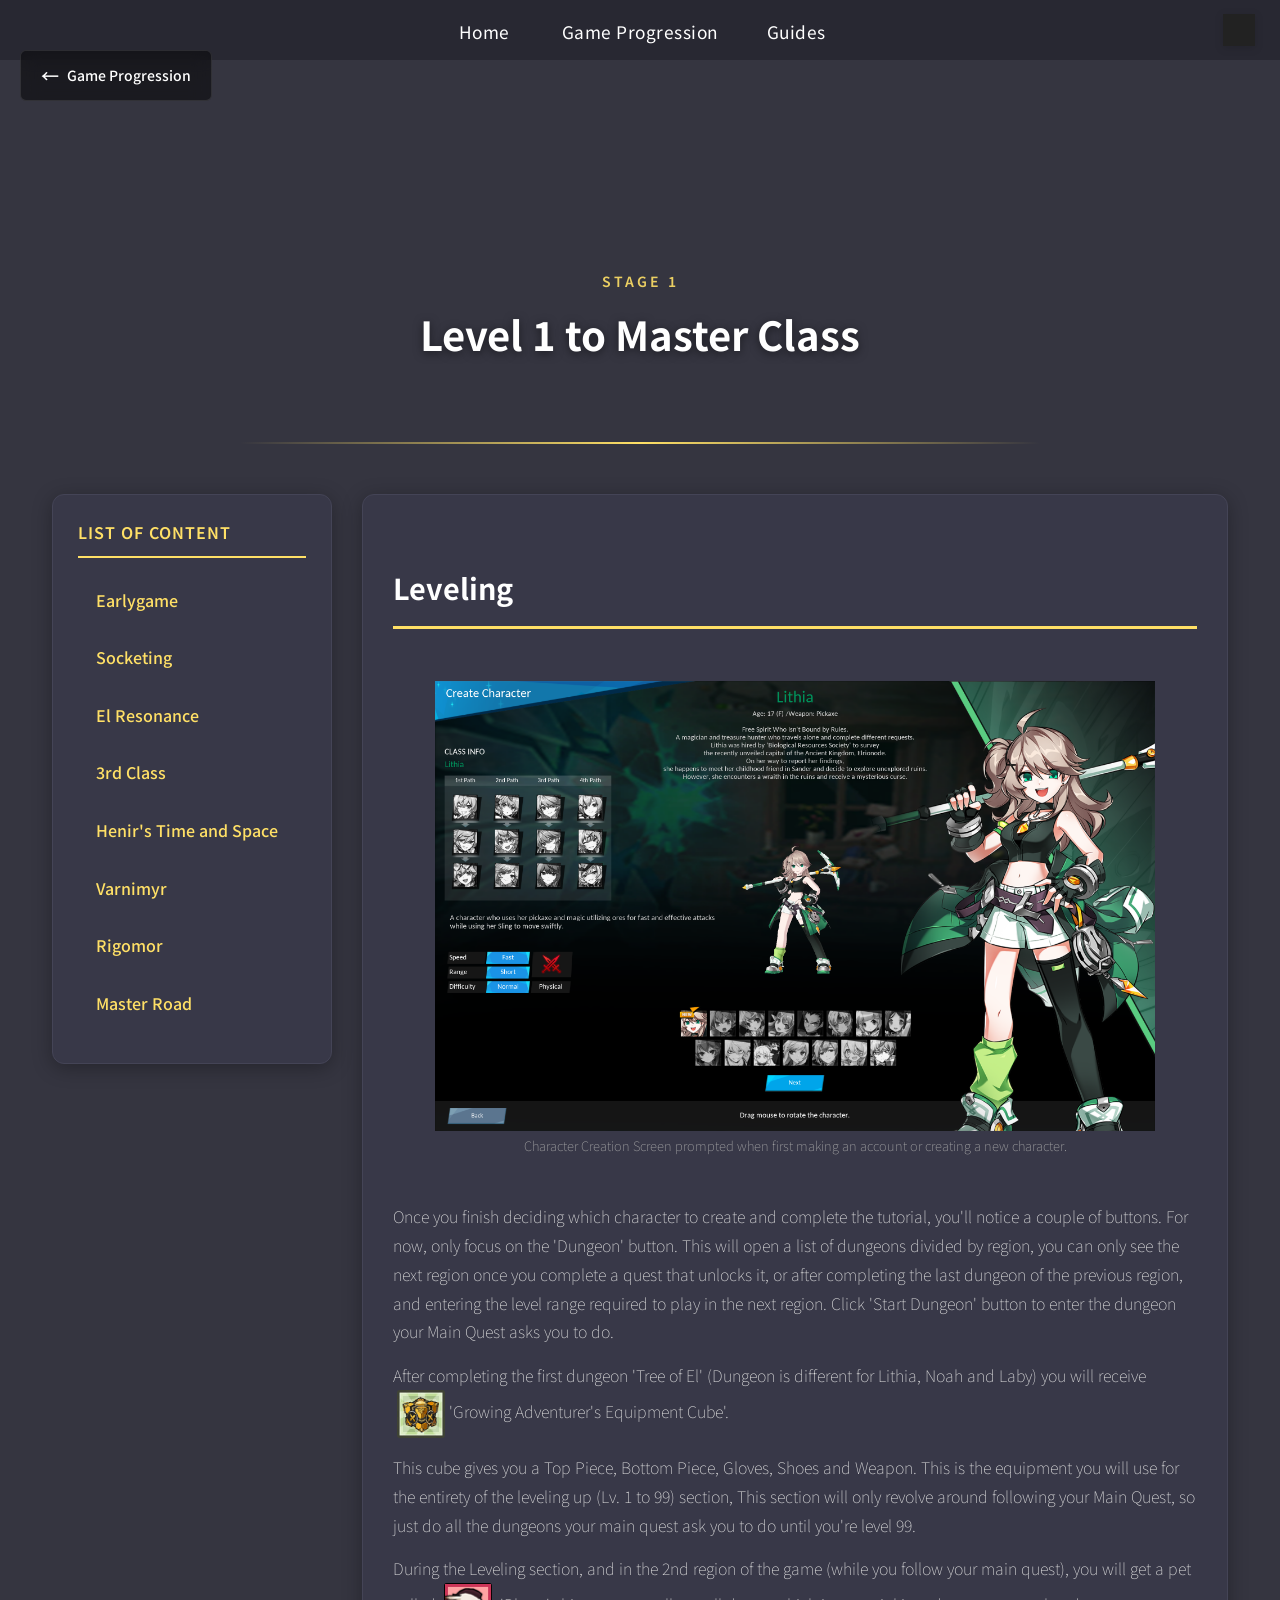
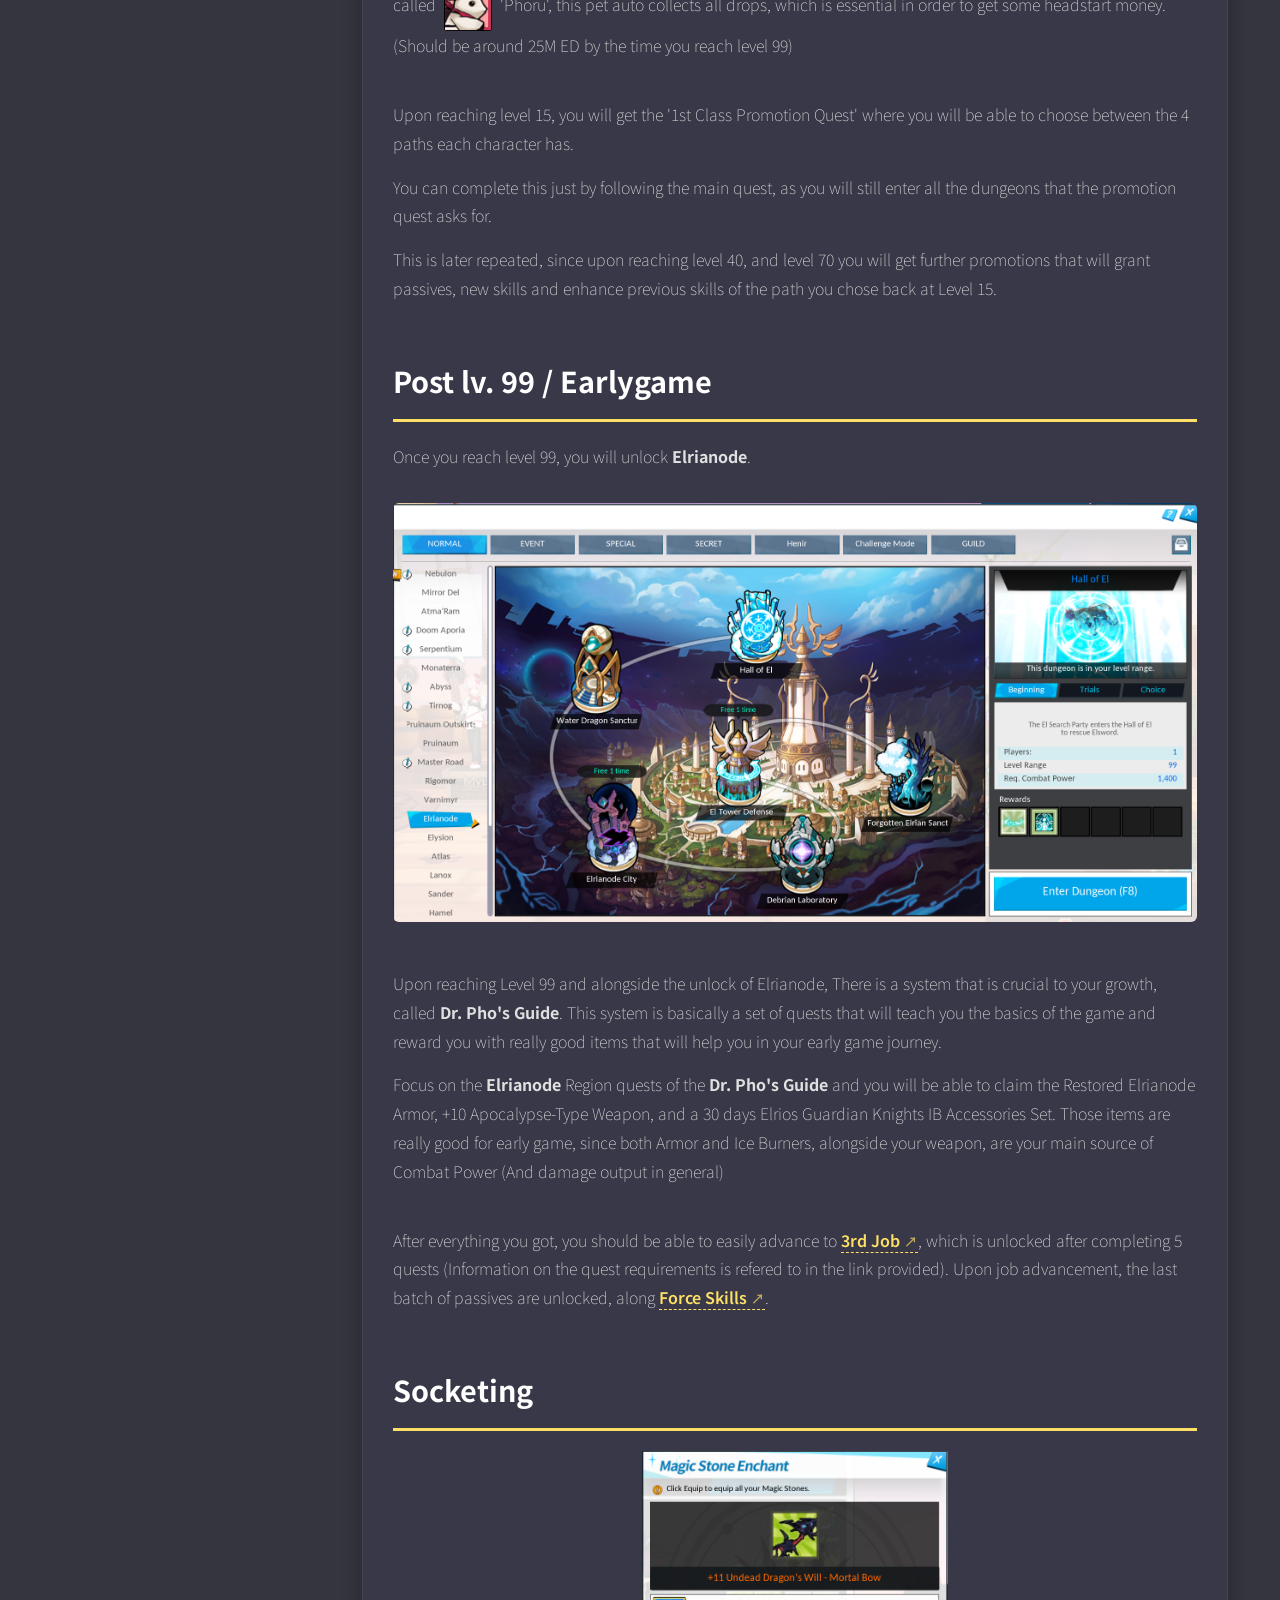
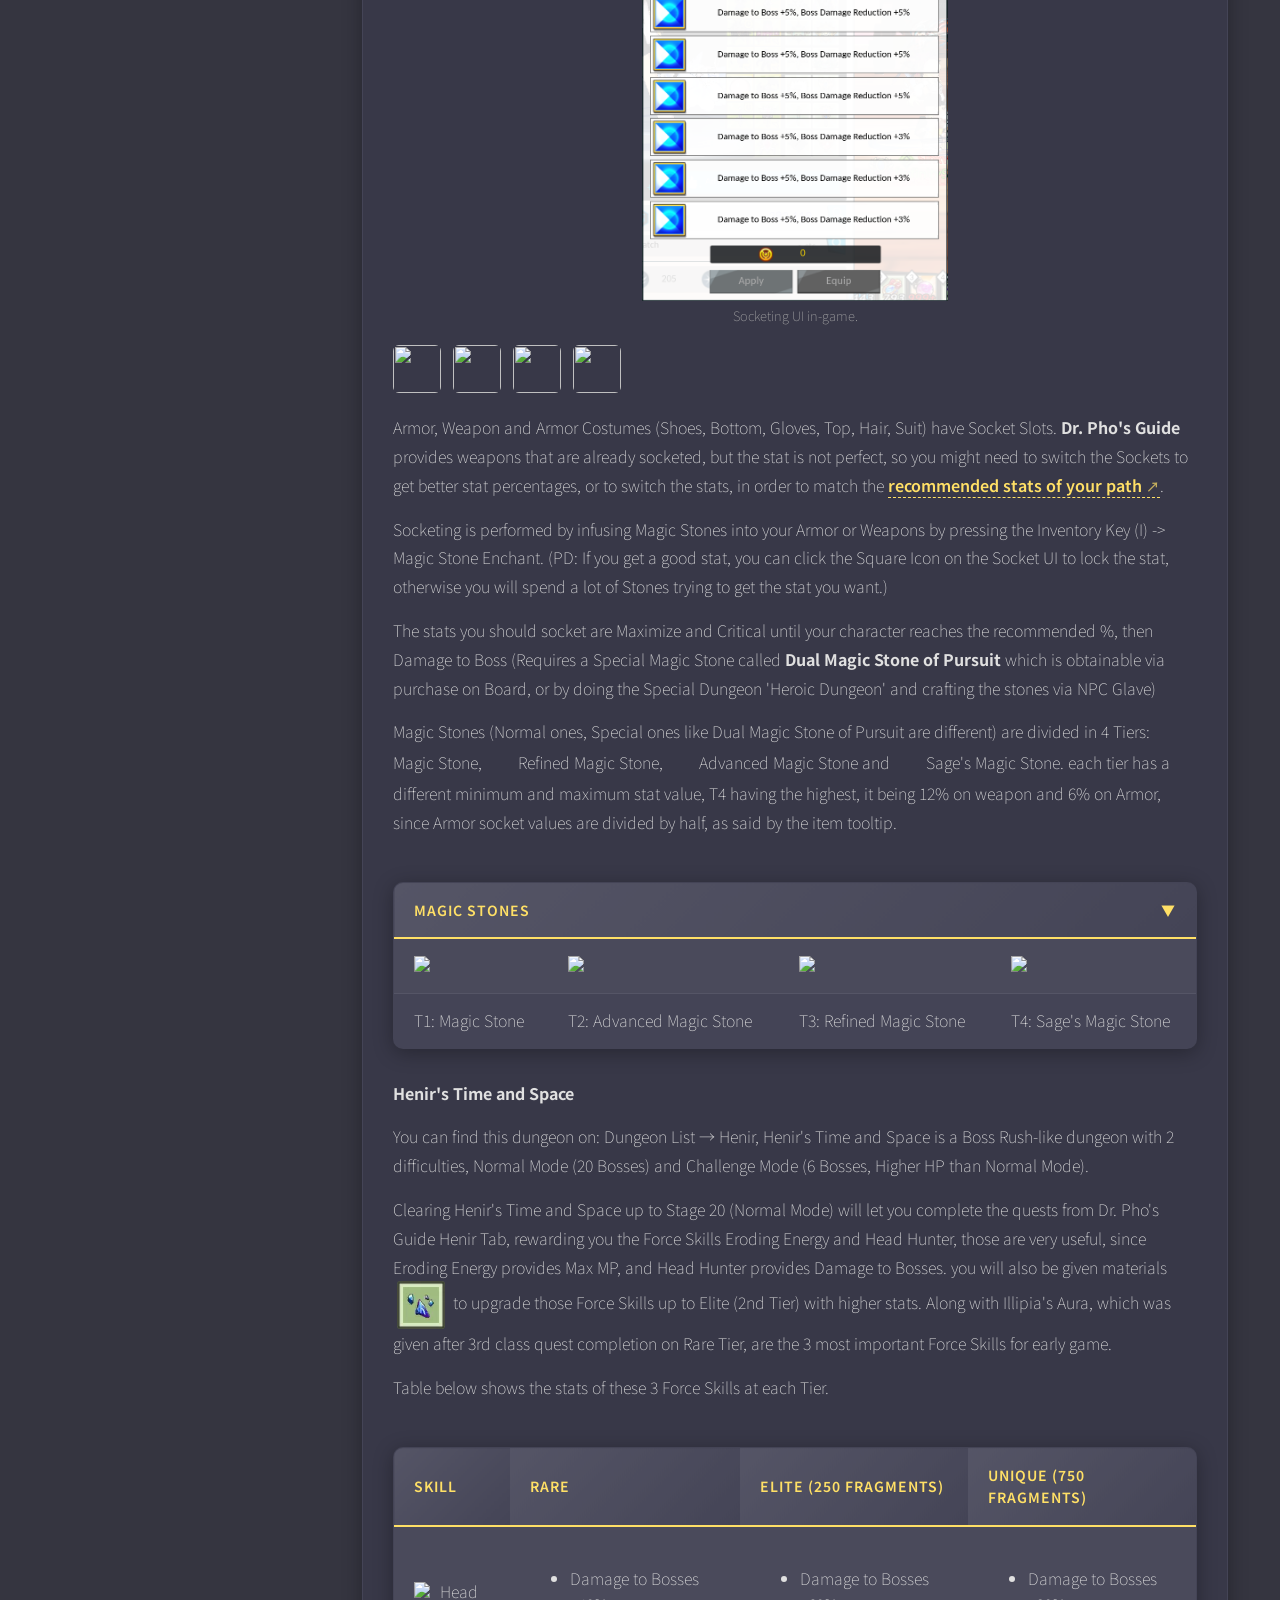
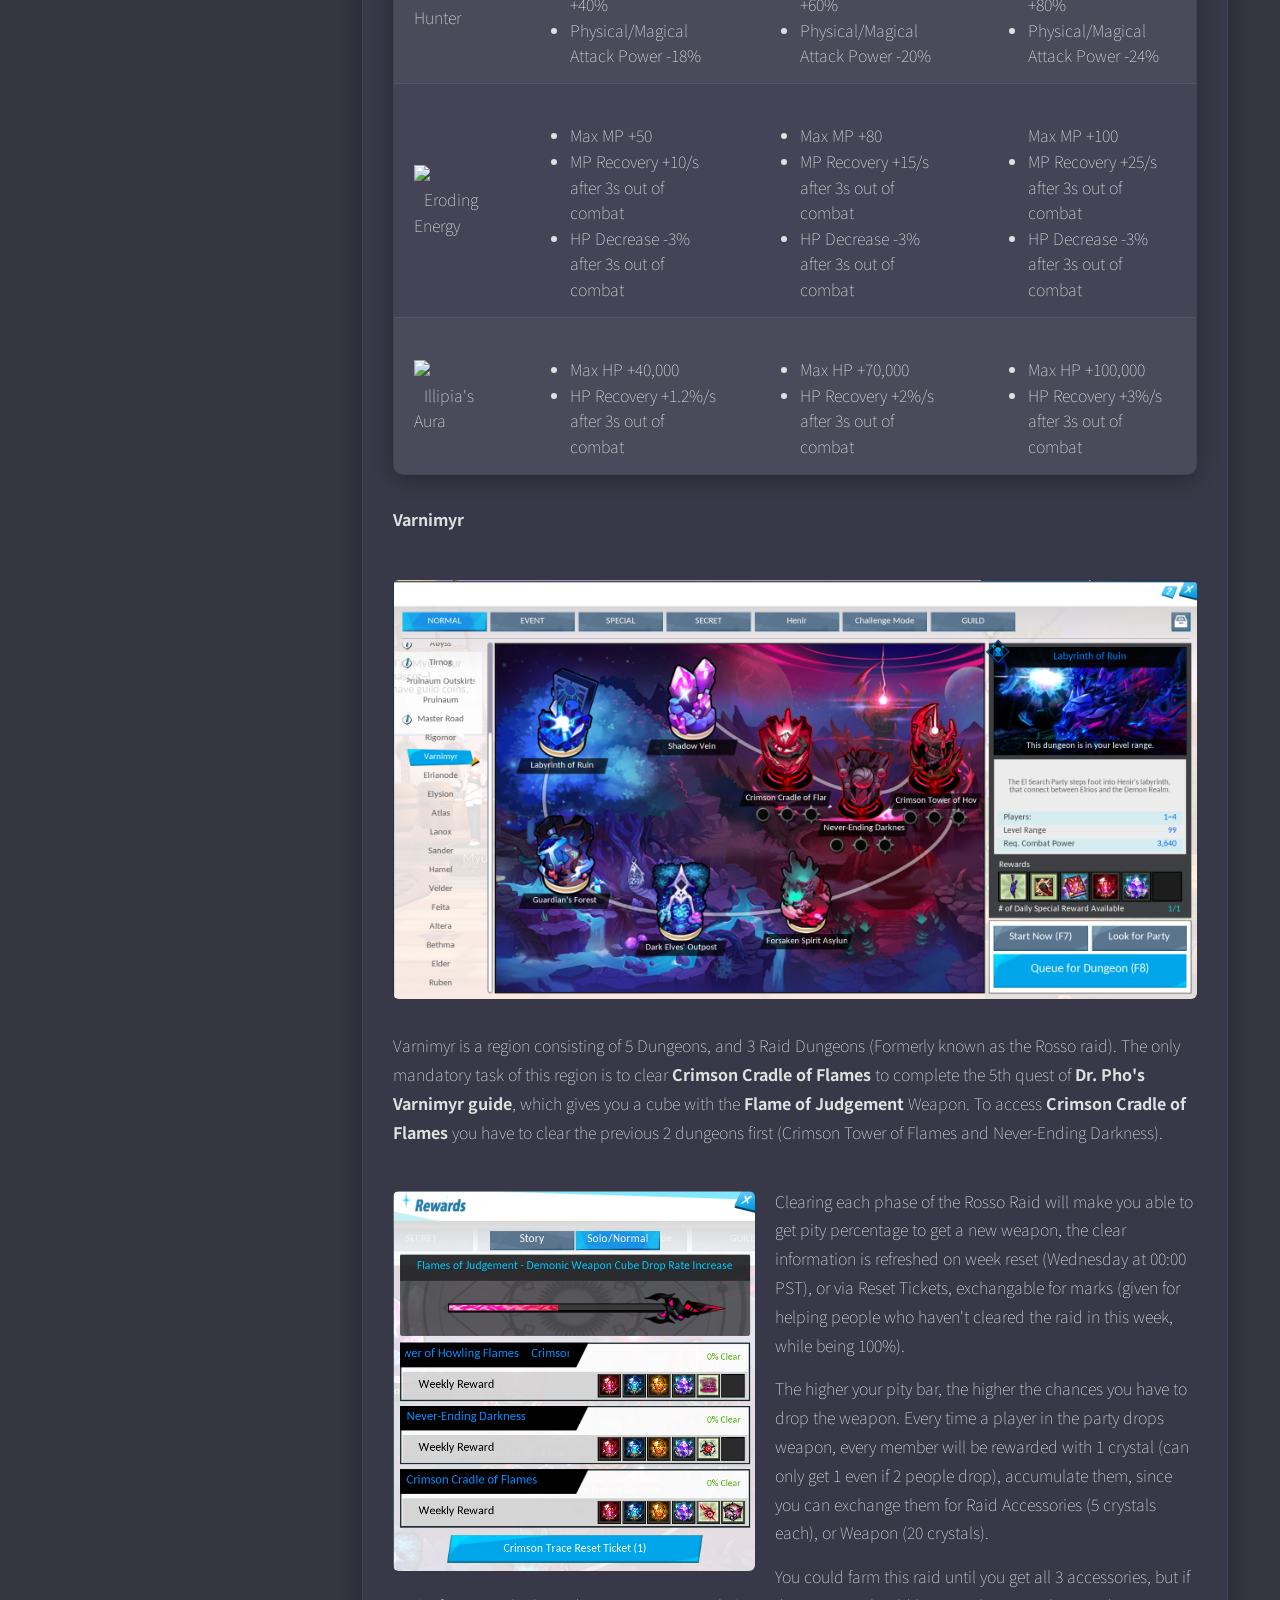
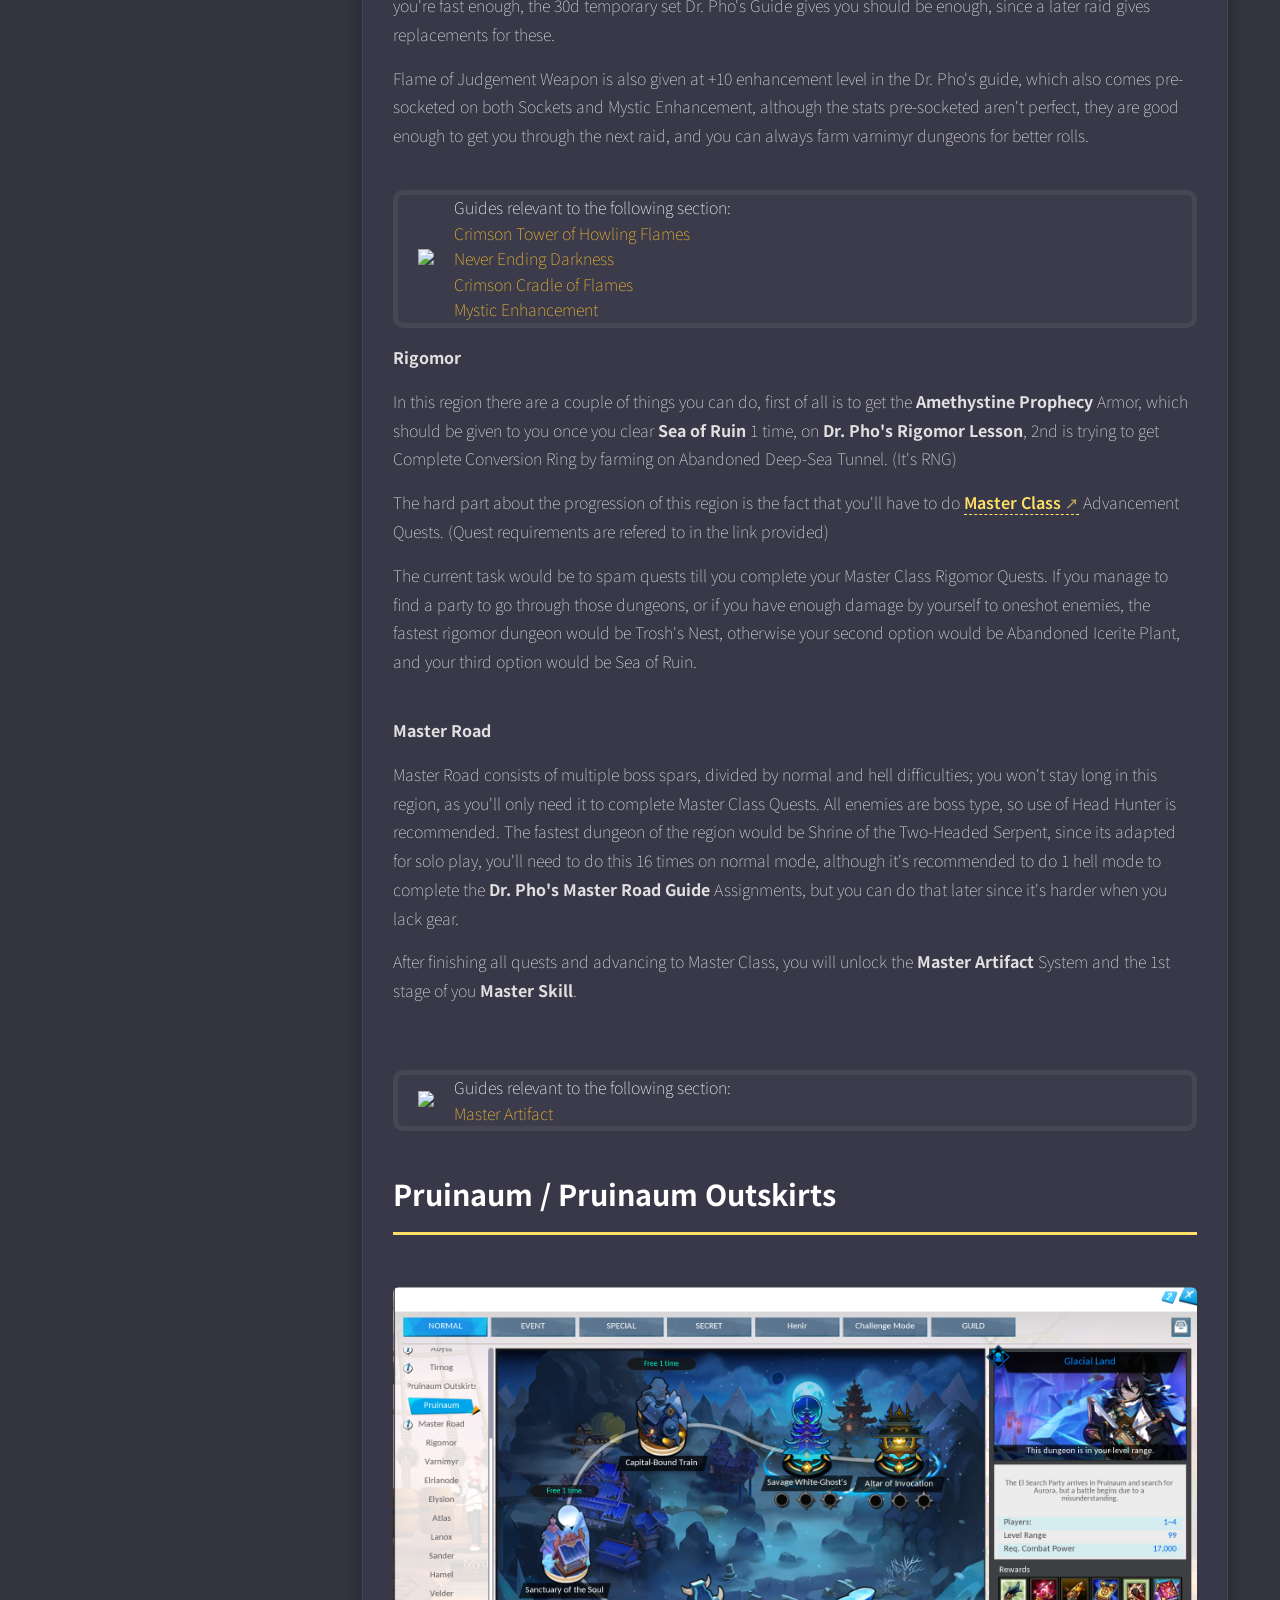
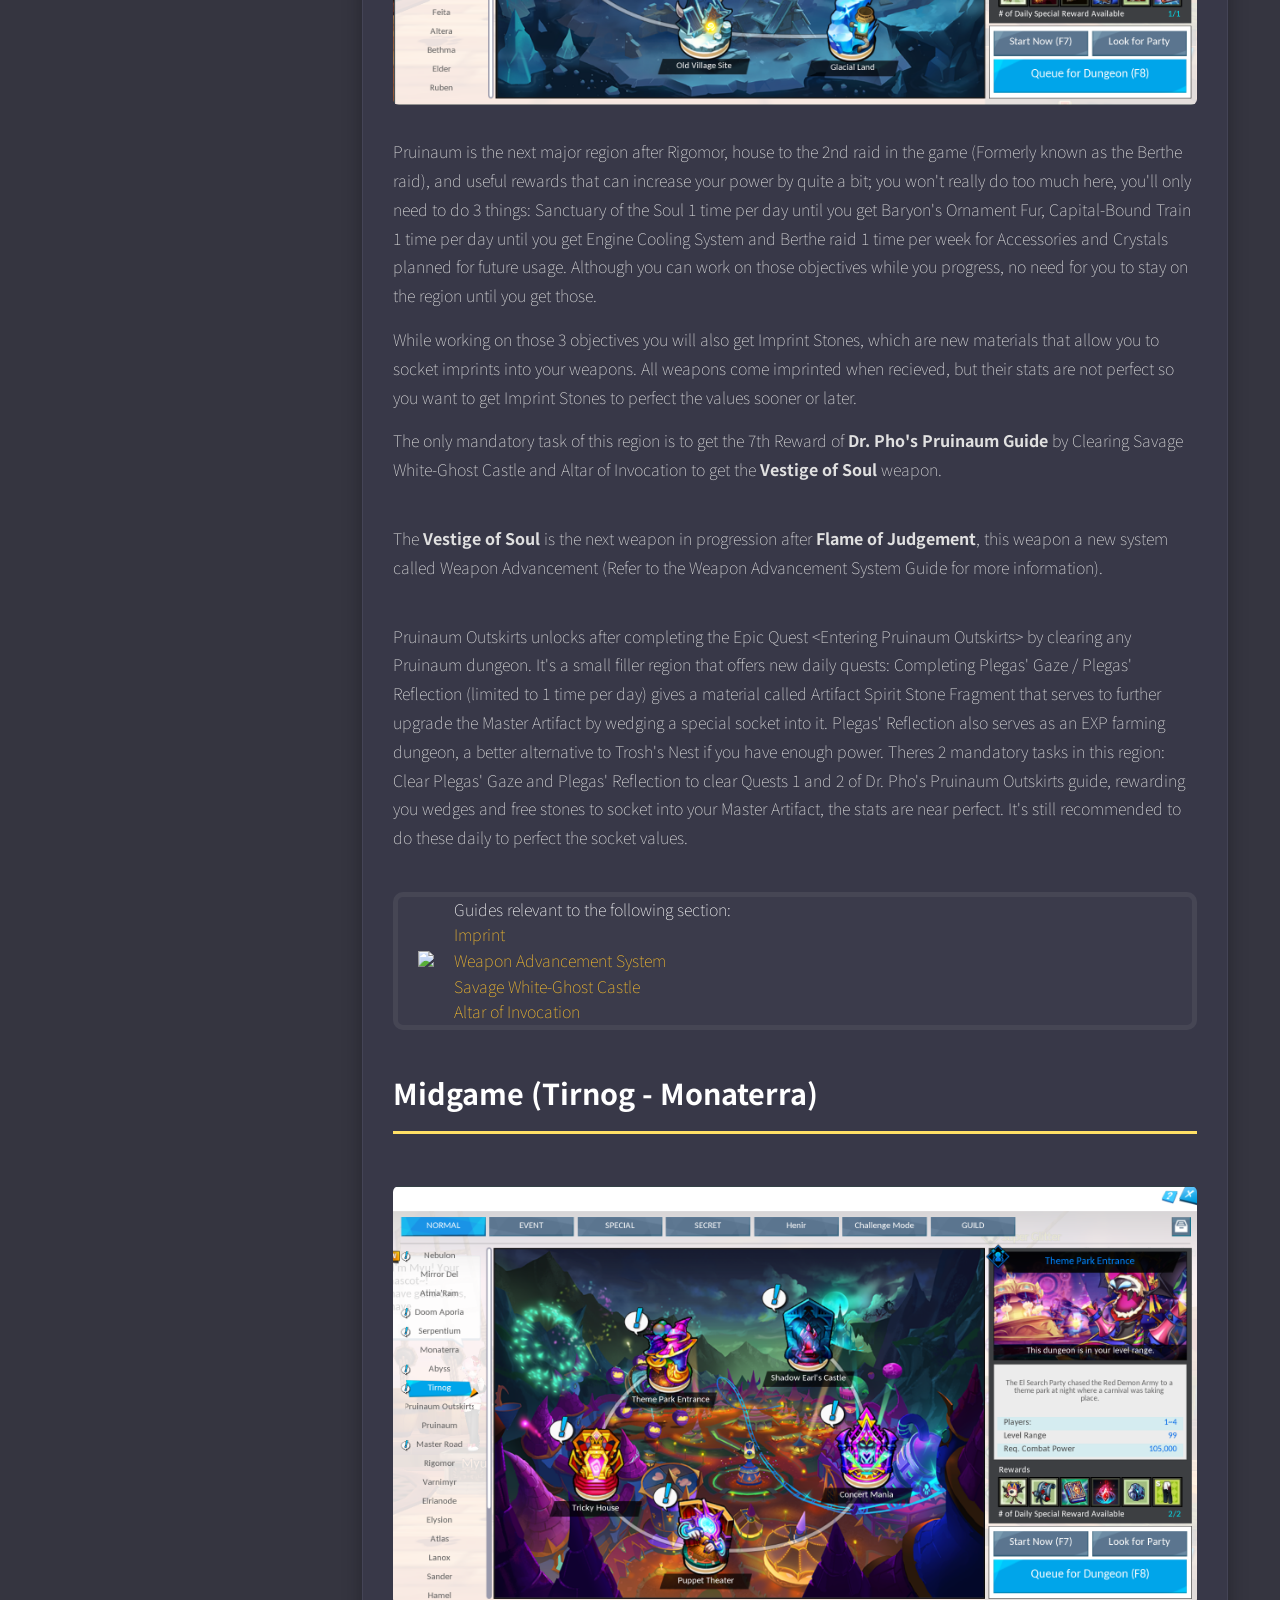
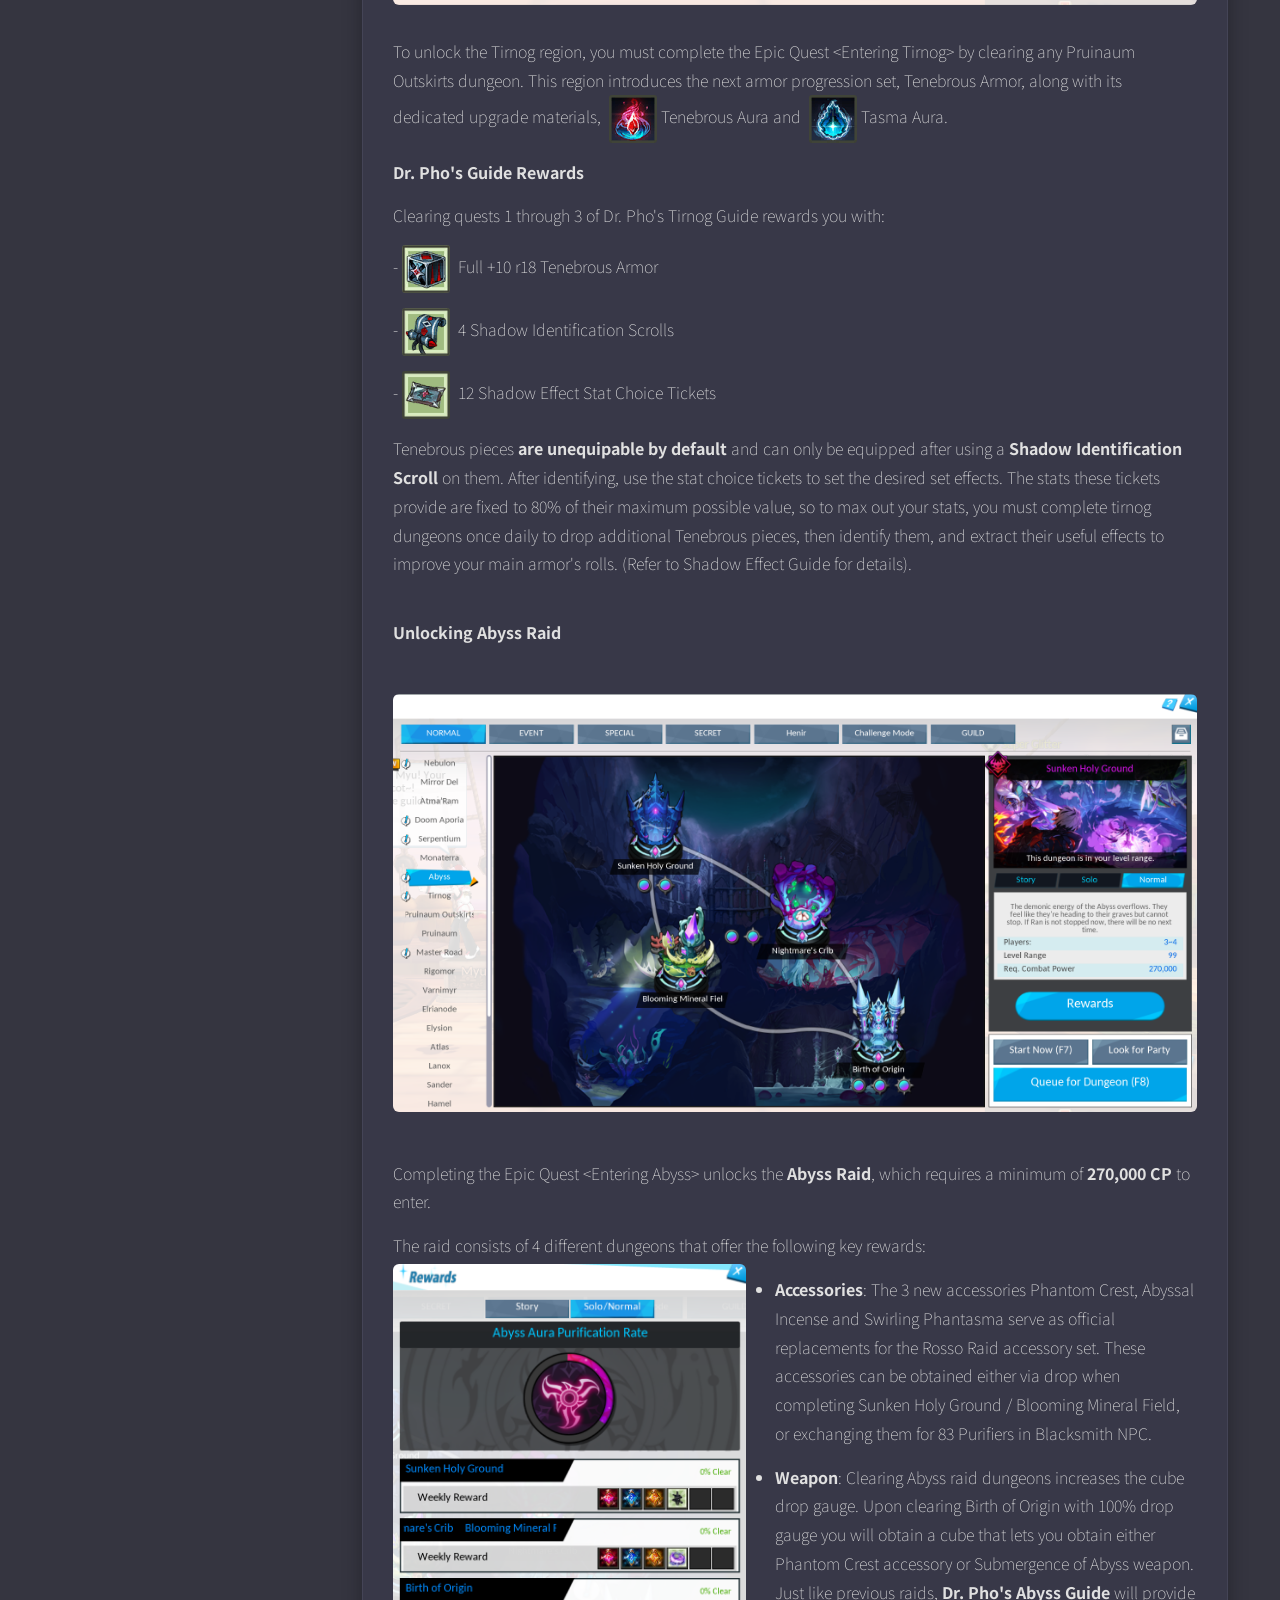
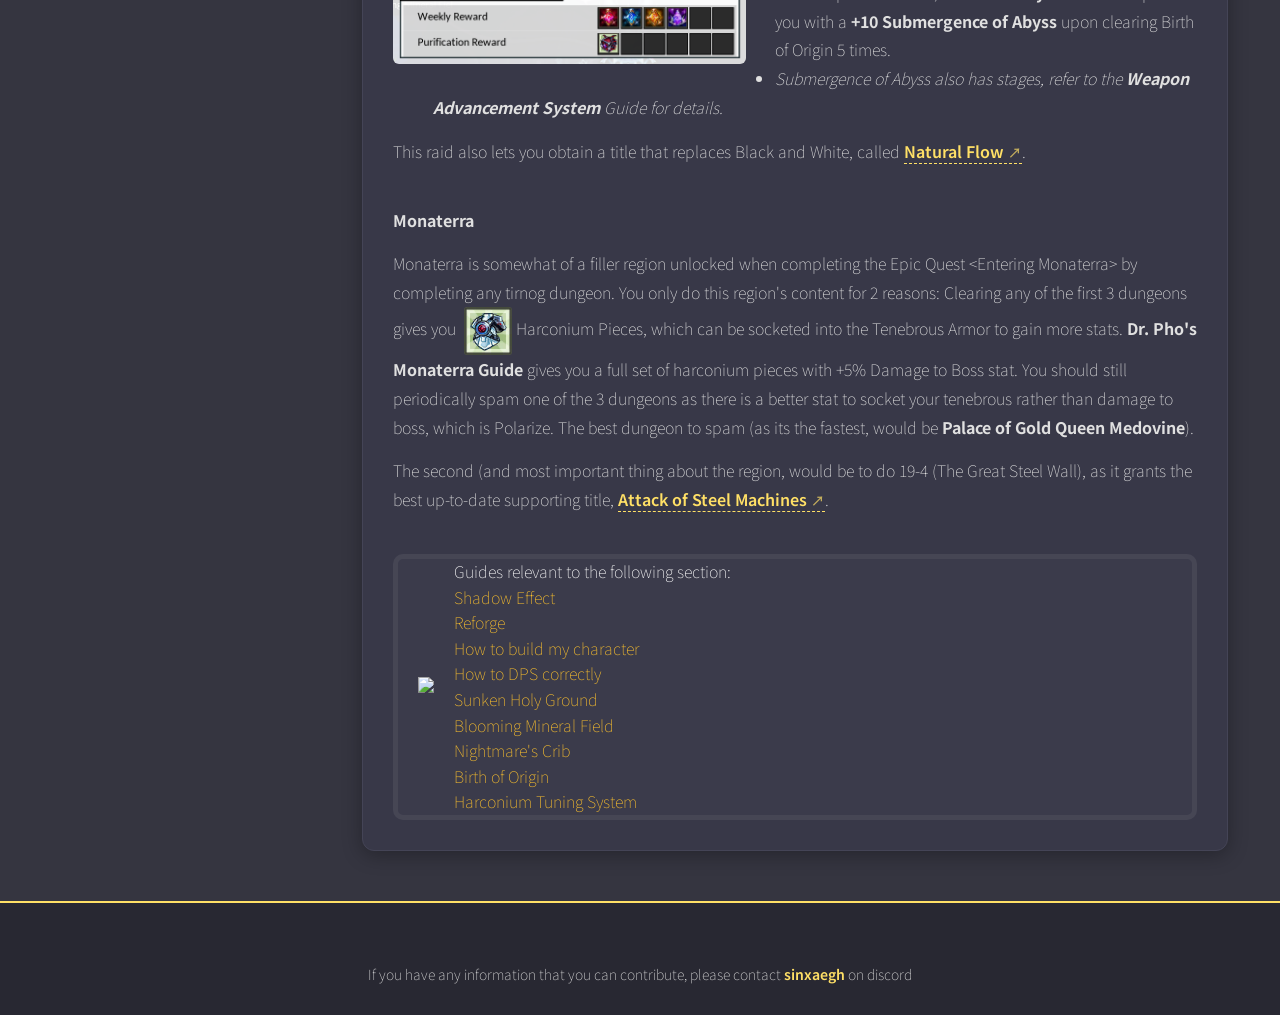
==== commit 3034e514: "aasdasd" ====
--- a/prog/s1.html
+++ b/prog/s1.html
@@ -69,14 +69,13 @@
                             </tr>
                         </table>
                         
-                        <h2 id="henir" data-translate="stage2.sections.henir.title">Henir's Time and Space</h2>
                         <div class="guidetext" data-multiline="stage2.sections.henir.content"></div>
                         <table id="gridtable">
                             <tr>
-                                <th></th>
-                                <th>Rare</th>
-                                <th>Elite</th>
-                                <th>Unique</th>
+                                <th data-translate="stage2.tables.forces.headers.h1"></th>
+                                <th data-translate="stage2.tables.forces.headers.h2">Rare</th>
+                                <th data-translate="stage2.tables.forces.headers.h3">Elite</th>
+                                <th data-translate="stage2.tables.forces.headers.h4">Unique</th>
                             </tr>
                             <tr>
                                 <td><img src="/images/items/HHI.png"><span data-translate="stage2.tables.forces.forcename.hh">Head Hunter</span></td>
@@ -98,7 +97,6 @@
                             </tr>
                         </table>
 
-                        <h2 id="varnimyr" data-translate="stage3.sections.varnimyr.title">New Region: Varnimyr</h2>
                         <div class="guidetext" data-multiline="stage3.sections.varnimyr.content"></div>
                         <div class="guidetext" data-multiline="stage3.sections.foj.content"></div>
                         <div class="guideref-disclaimer">
@@ -116,12 +114,8 @@
                             </div>
                         </div>
                         
-                        <h2 id="rigomor" data-translate="stage3.sections.rigomor.title">New Region: Rigomor</h2>
                         <div class="guidetext" data-multiline="stage3.sections.rigomor.intro"></div>
-                        <div class="guidetext" id="QUESTCOLOR" data-multiline="stage3.sections.rigomor.quest_list"></div>
-                        <div class="guidetext" data-multiline="stage3.sections.rigomor.content"></div>
                         <div class="guidetext" data-multiline="stage3.sections.master_road.intro"></div>
-                        <div class="guidetext" id="QUESTCOLOR" data-multiline="stage3.sections.master_road.quest_list"></div>
                         <div class="guidetext" data-multiline="stage3.sections.master_road.content"></div>
                         <div class="guideref-disclaimer">
                             <div class="guideref-inner">
@@ -157,6 +151,7 @@
                         <h2 id="tirnog" data-translate="stage4.sections.tirnog.title">Tirnog</h2>
                         <div class="guidetext" data-multiline="stage4.sections.tirnog.content"></div>
                         <div class="guidetext" data-multiline="stage5.sections.abyss_intro.content"></div>
+                        <div class="guidetext" data-multiline="stage5.sections.monaterra.content"></div>
                         <div class="guideref-disclaimer">
                             <div class="guideref-inner">
                                 <div class="guideref-icon">
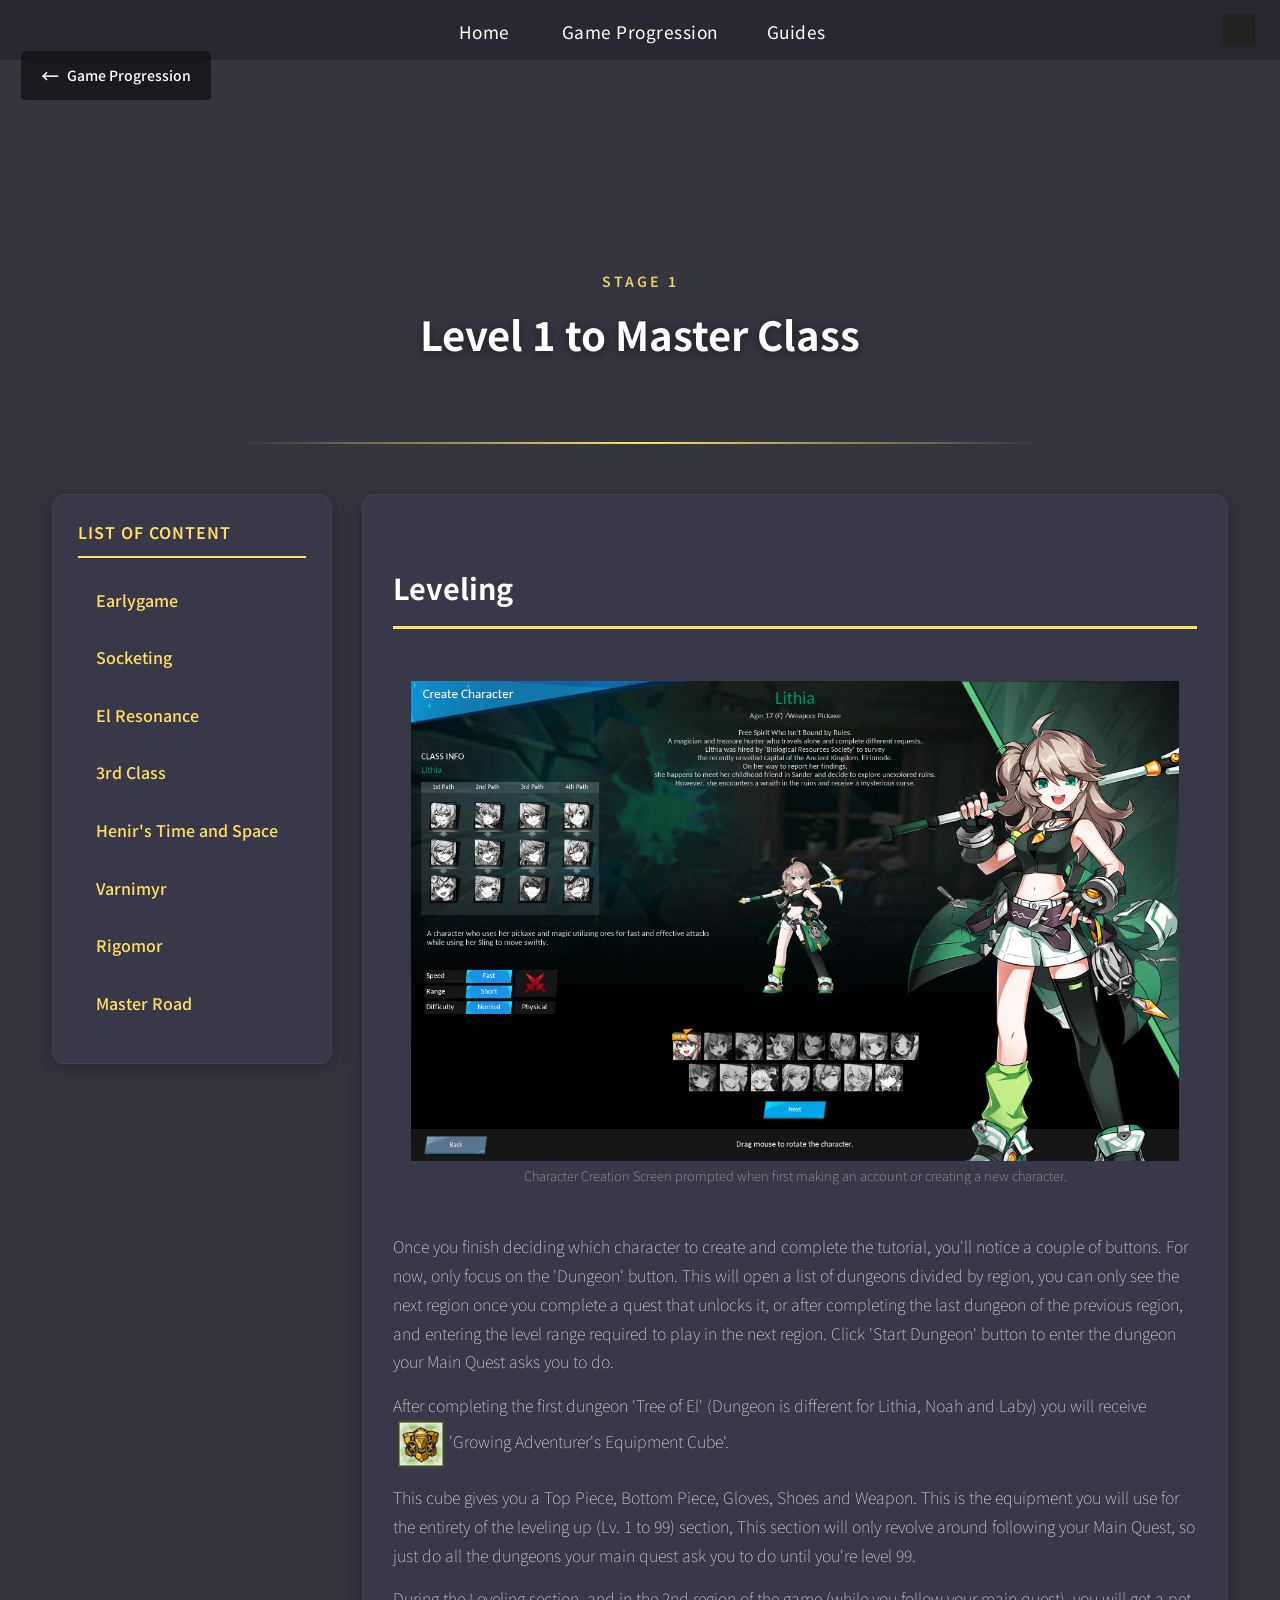
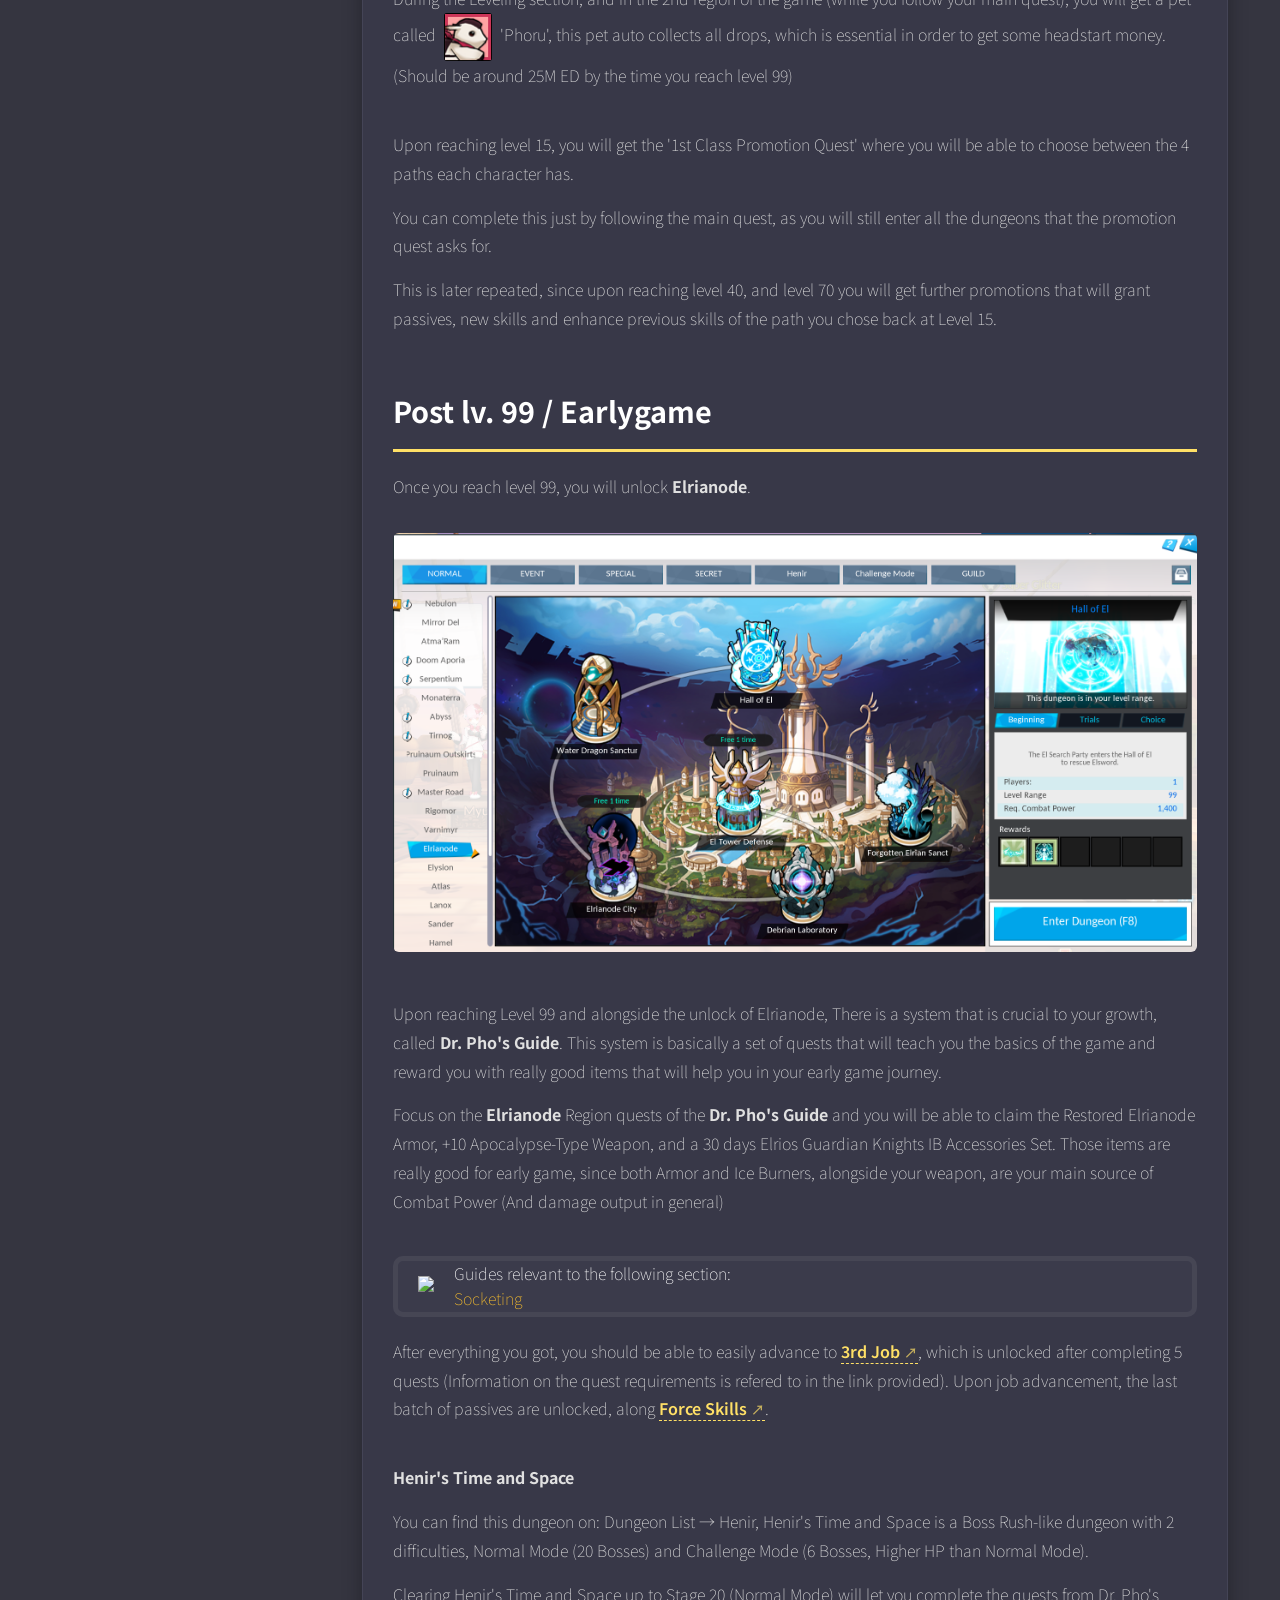
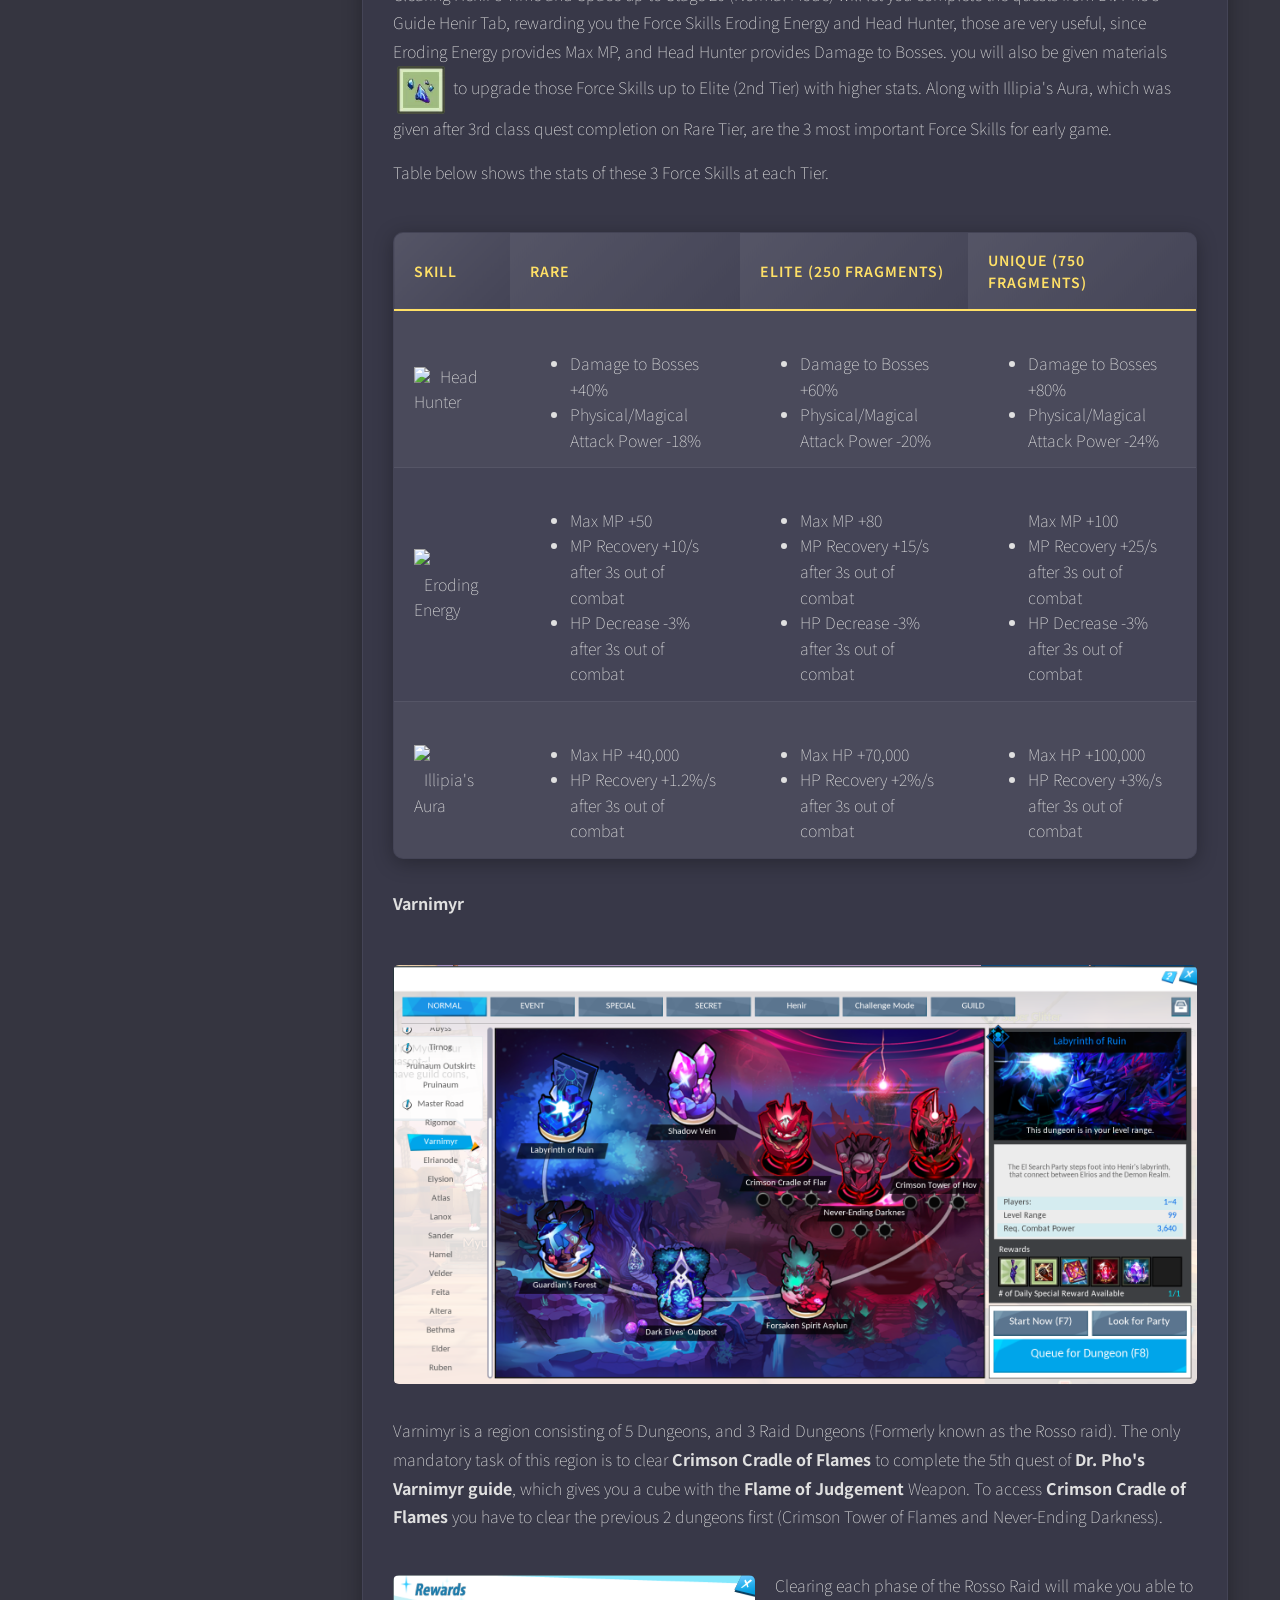
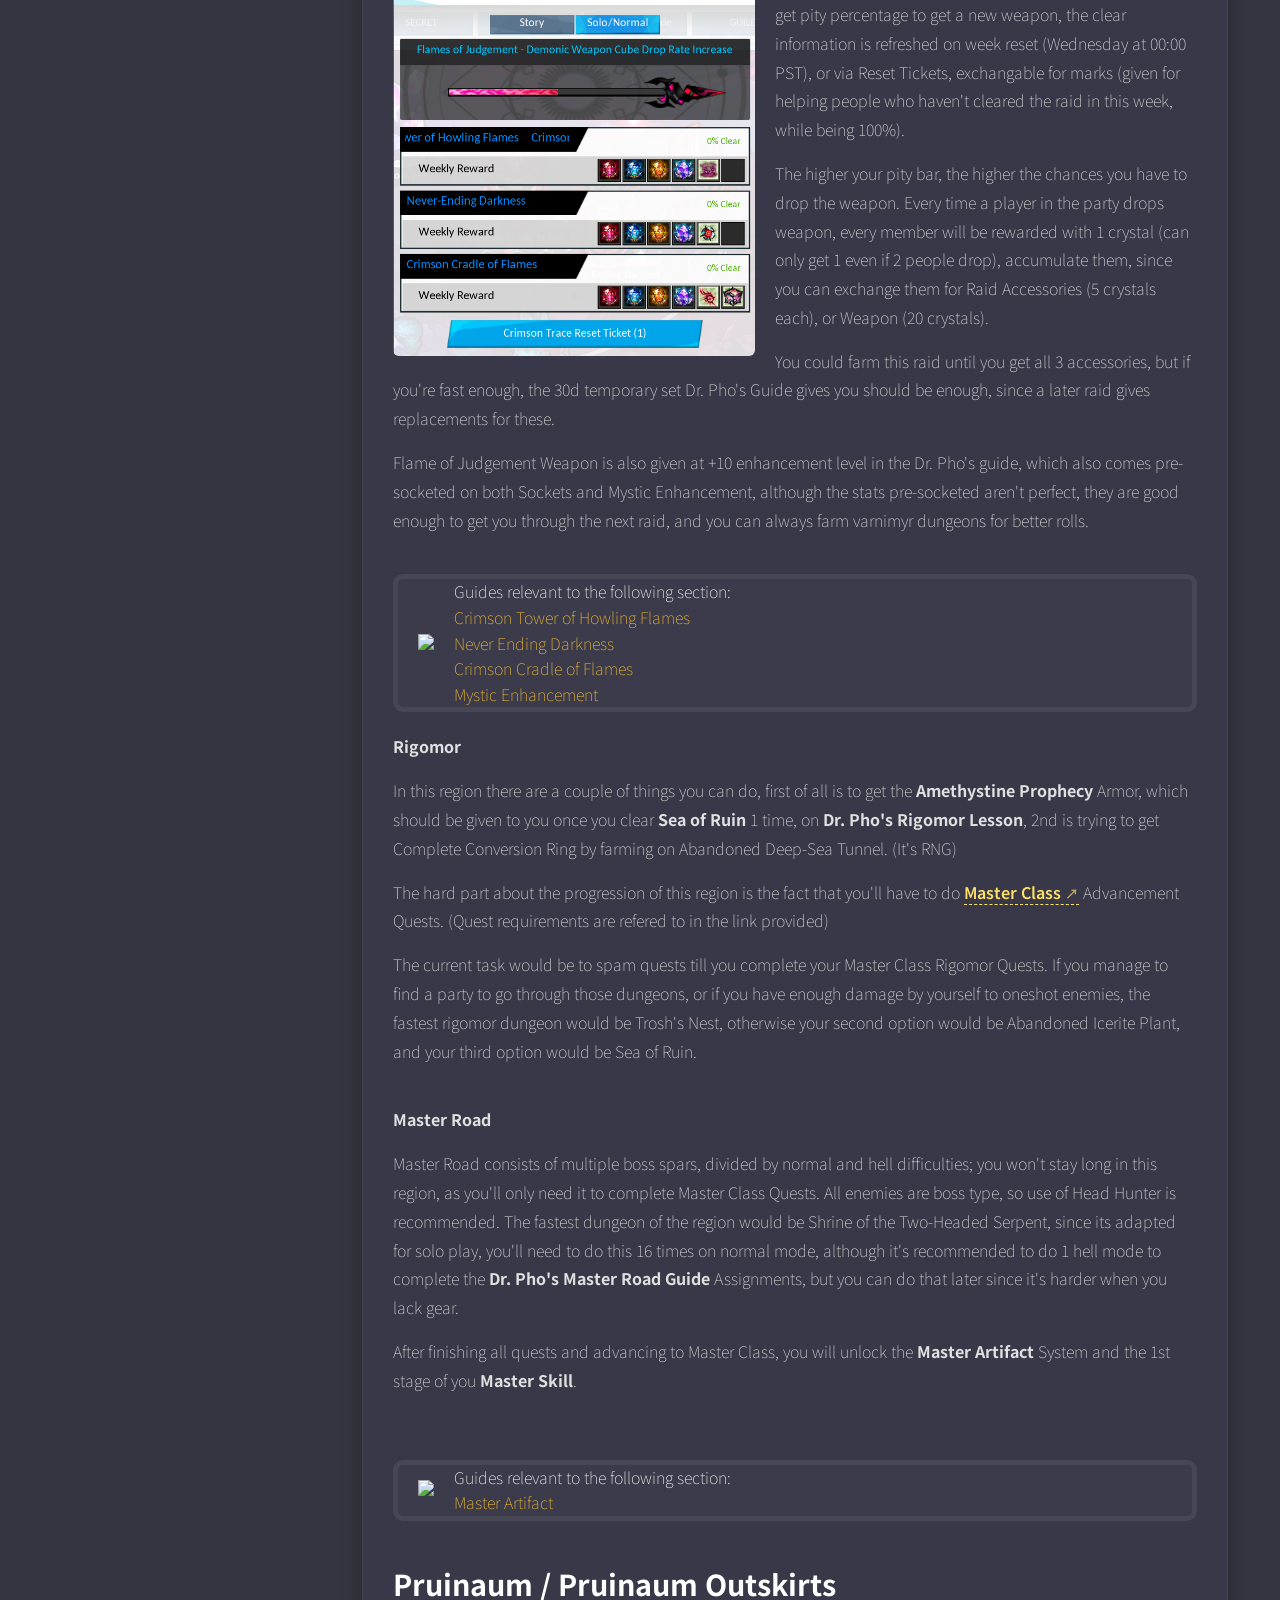
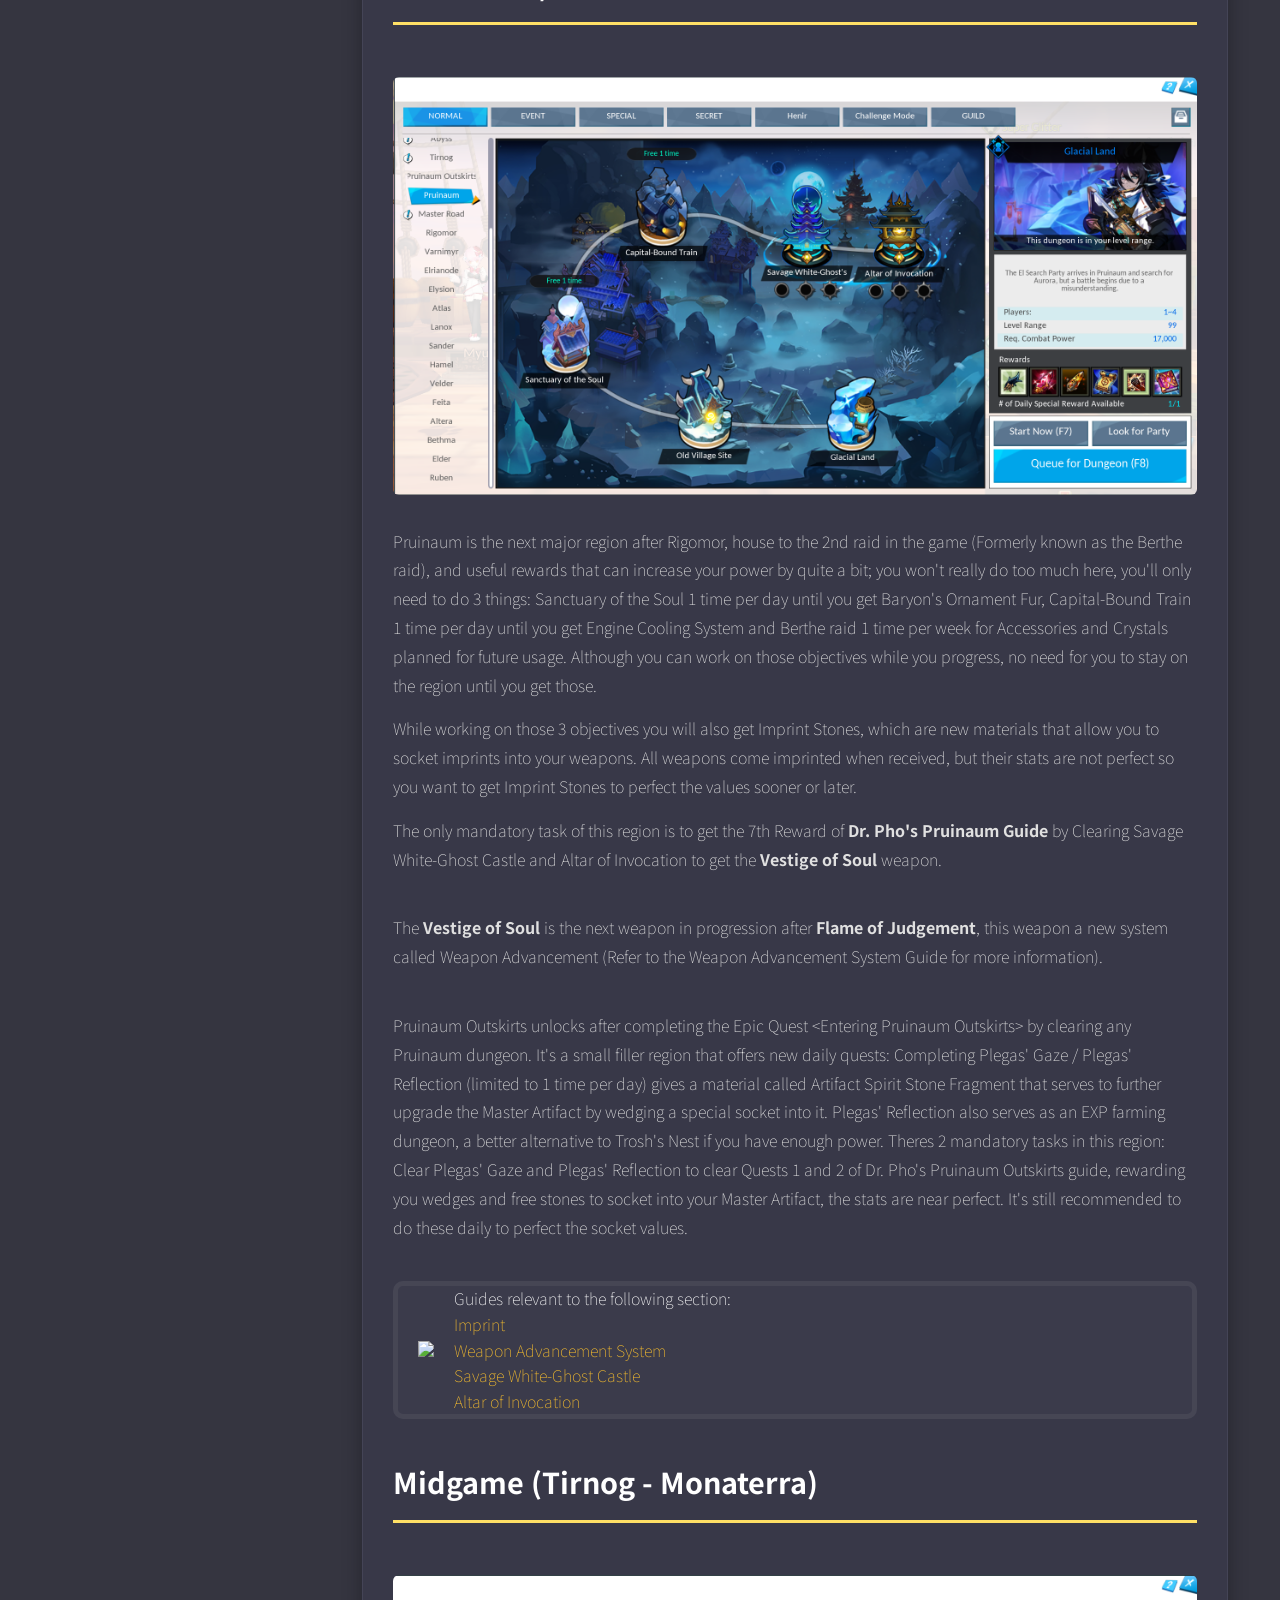
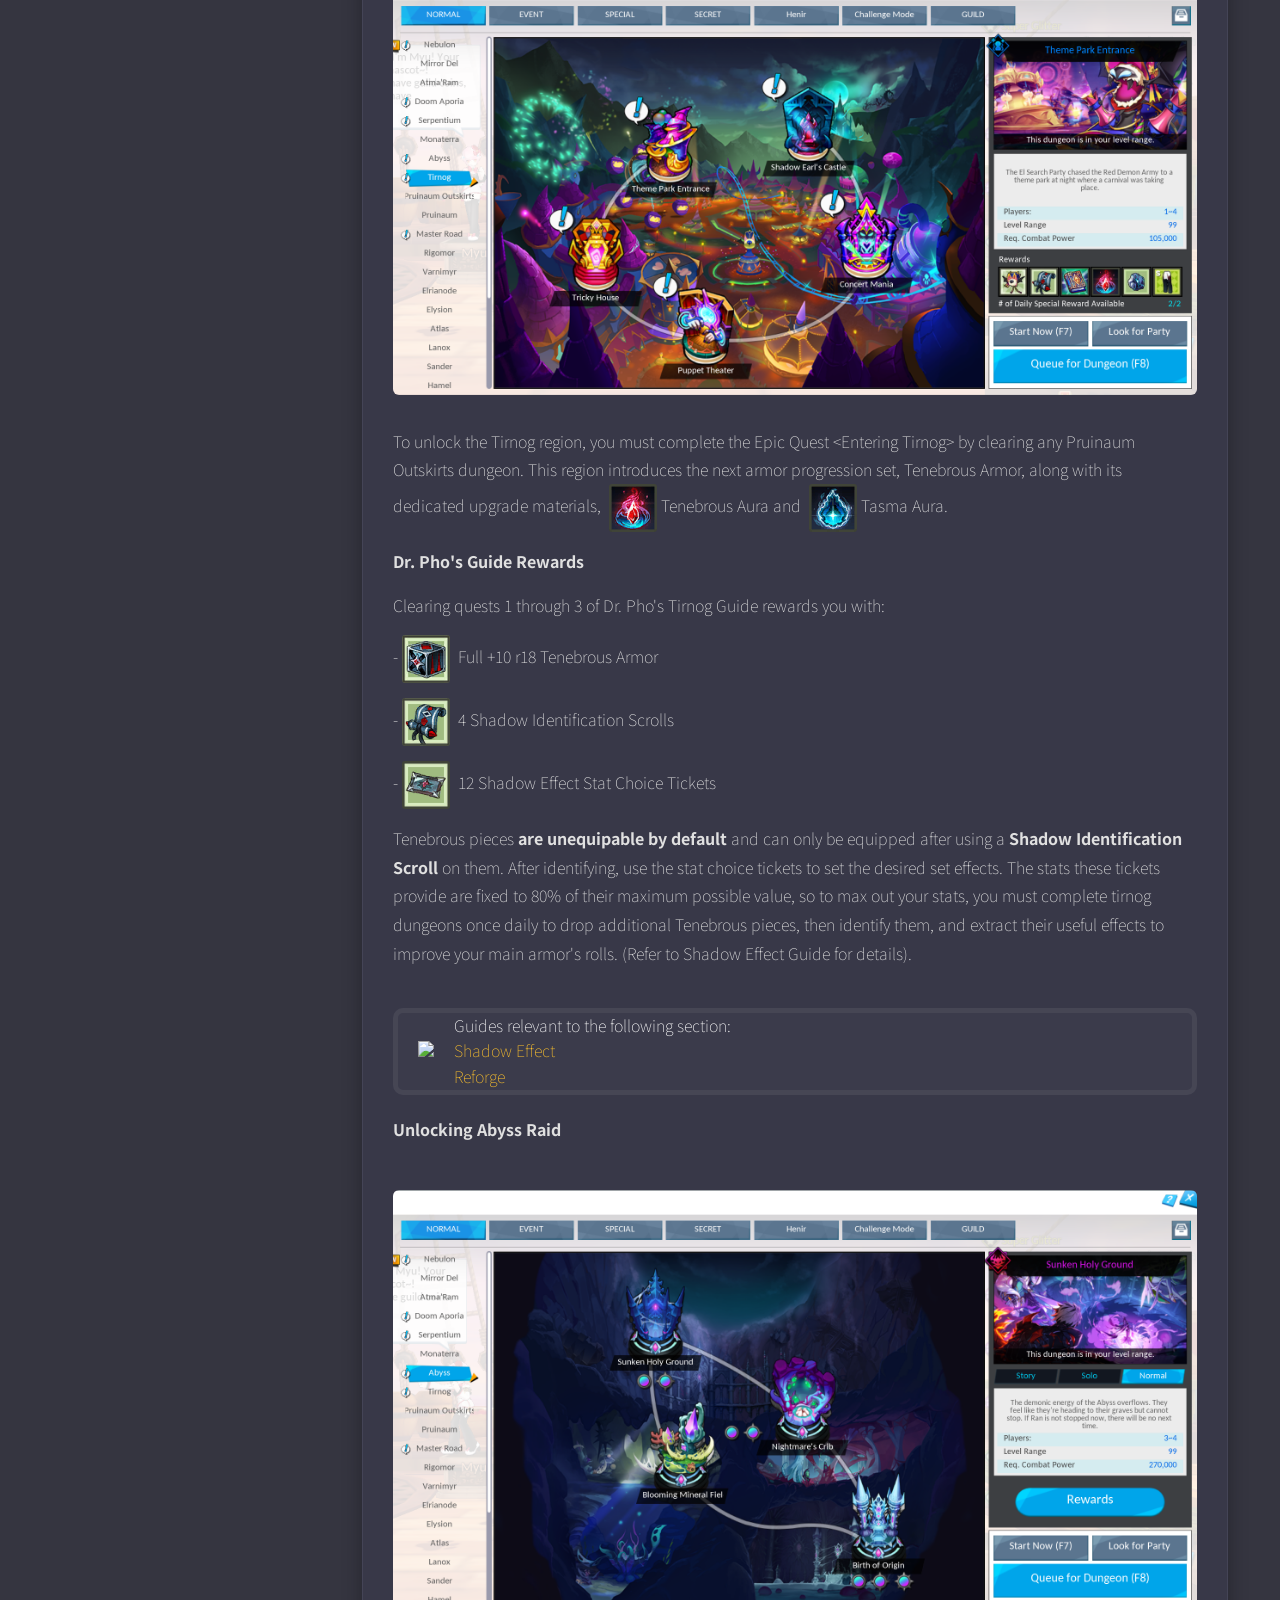
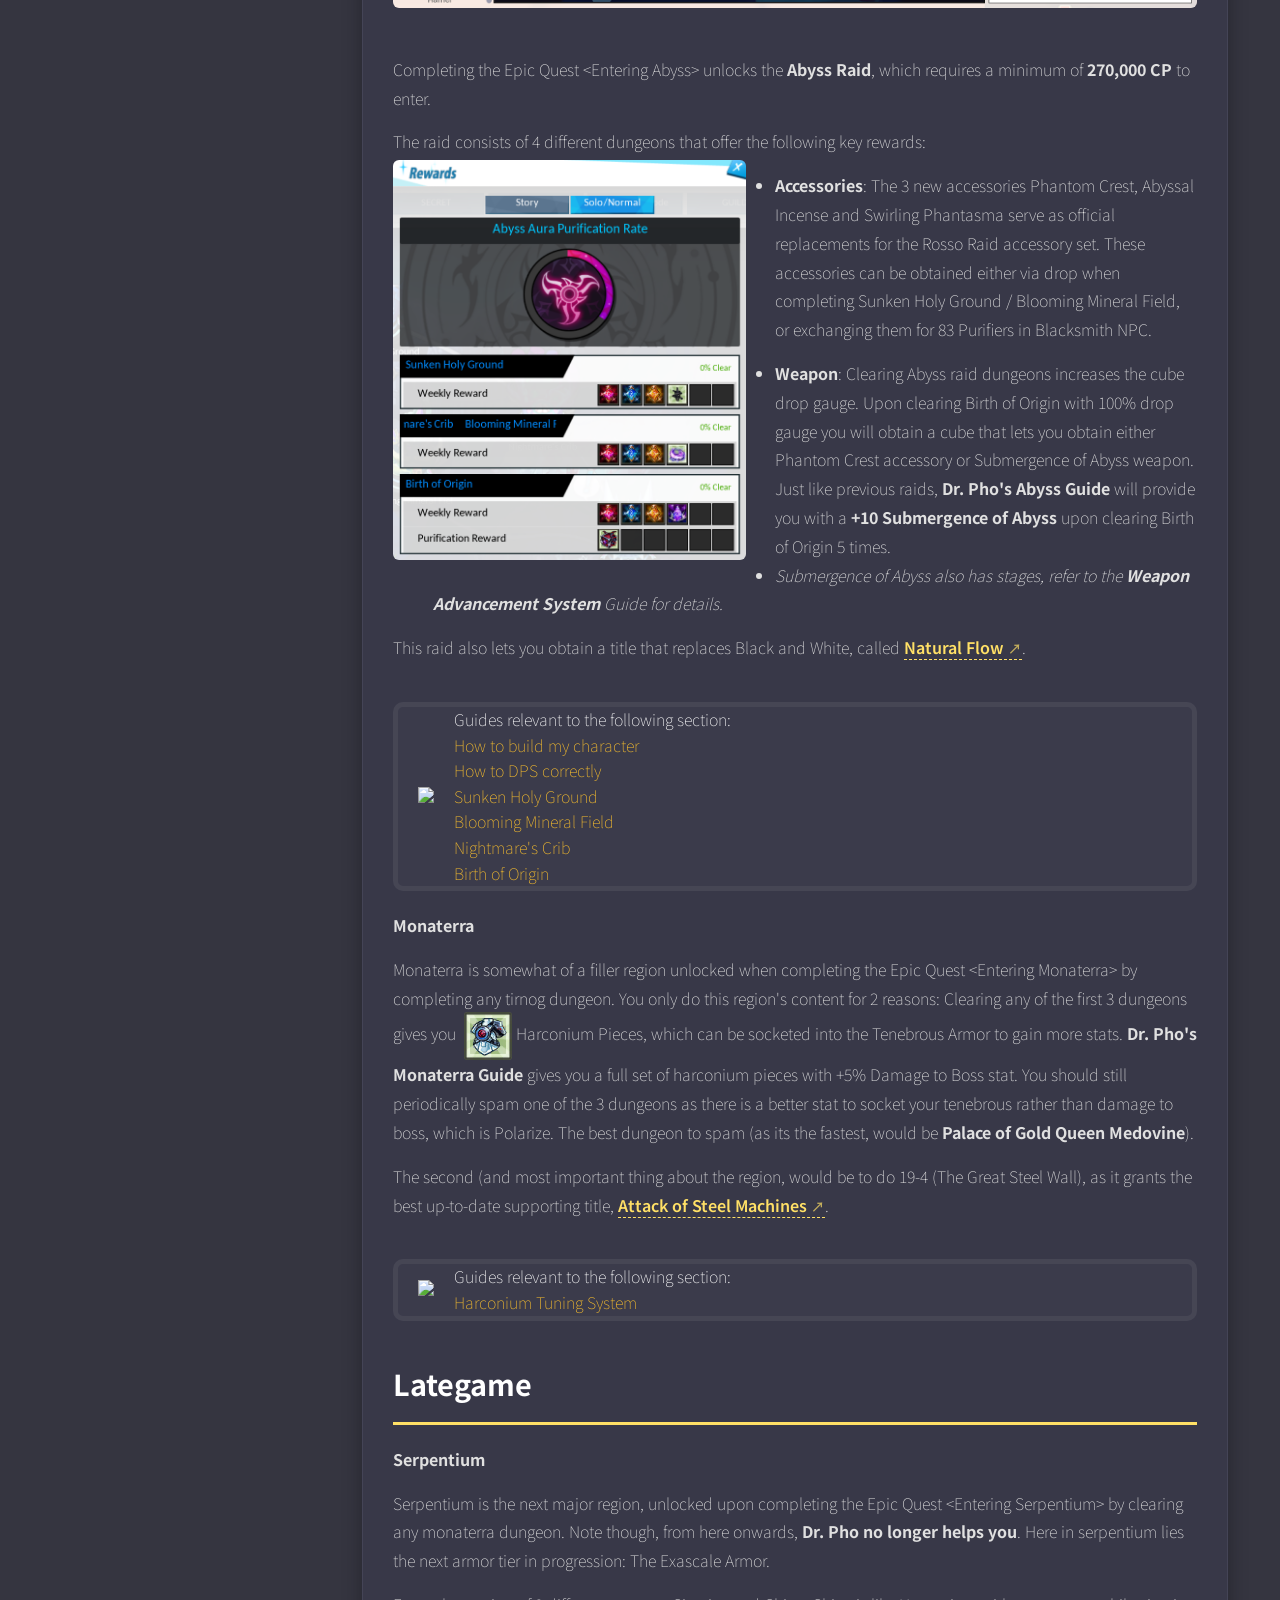
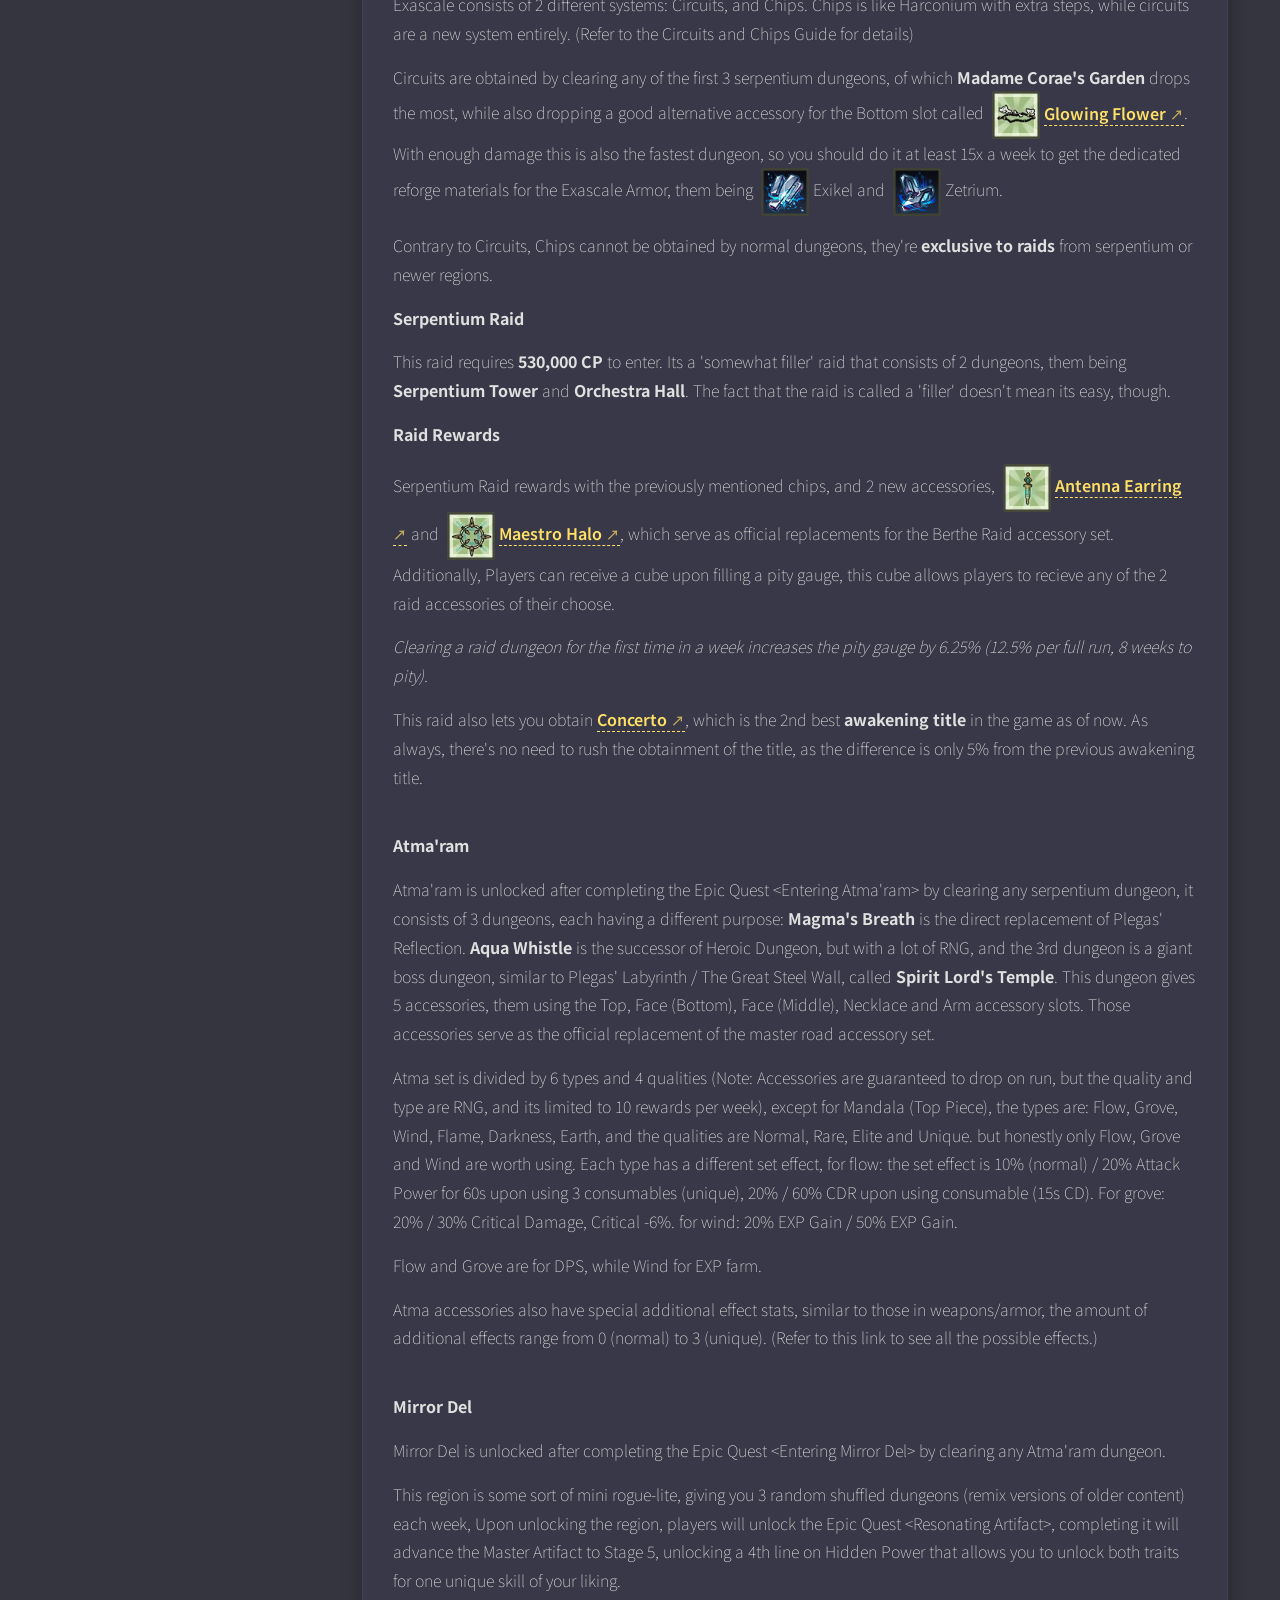
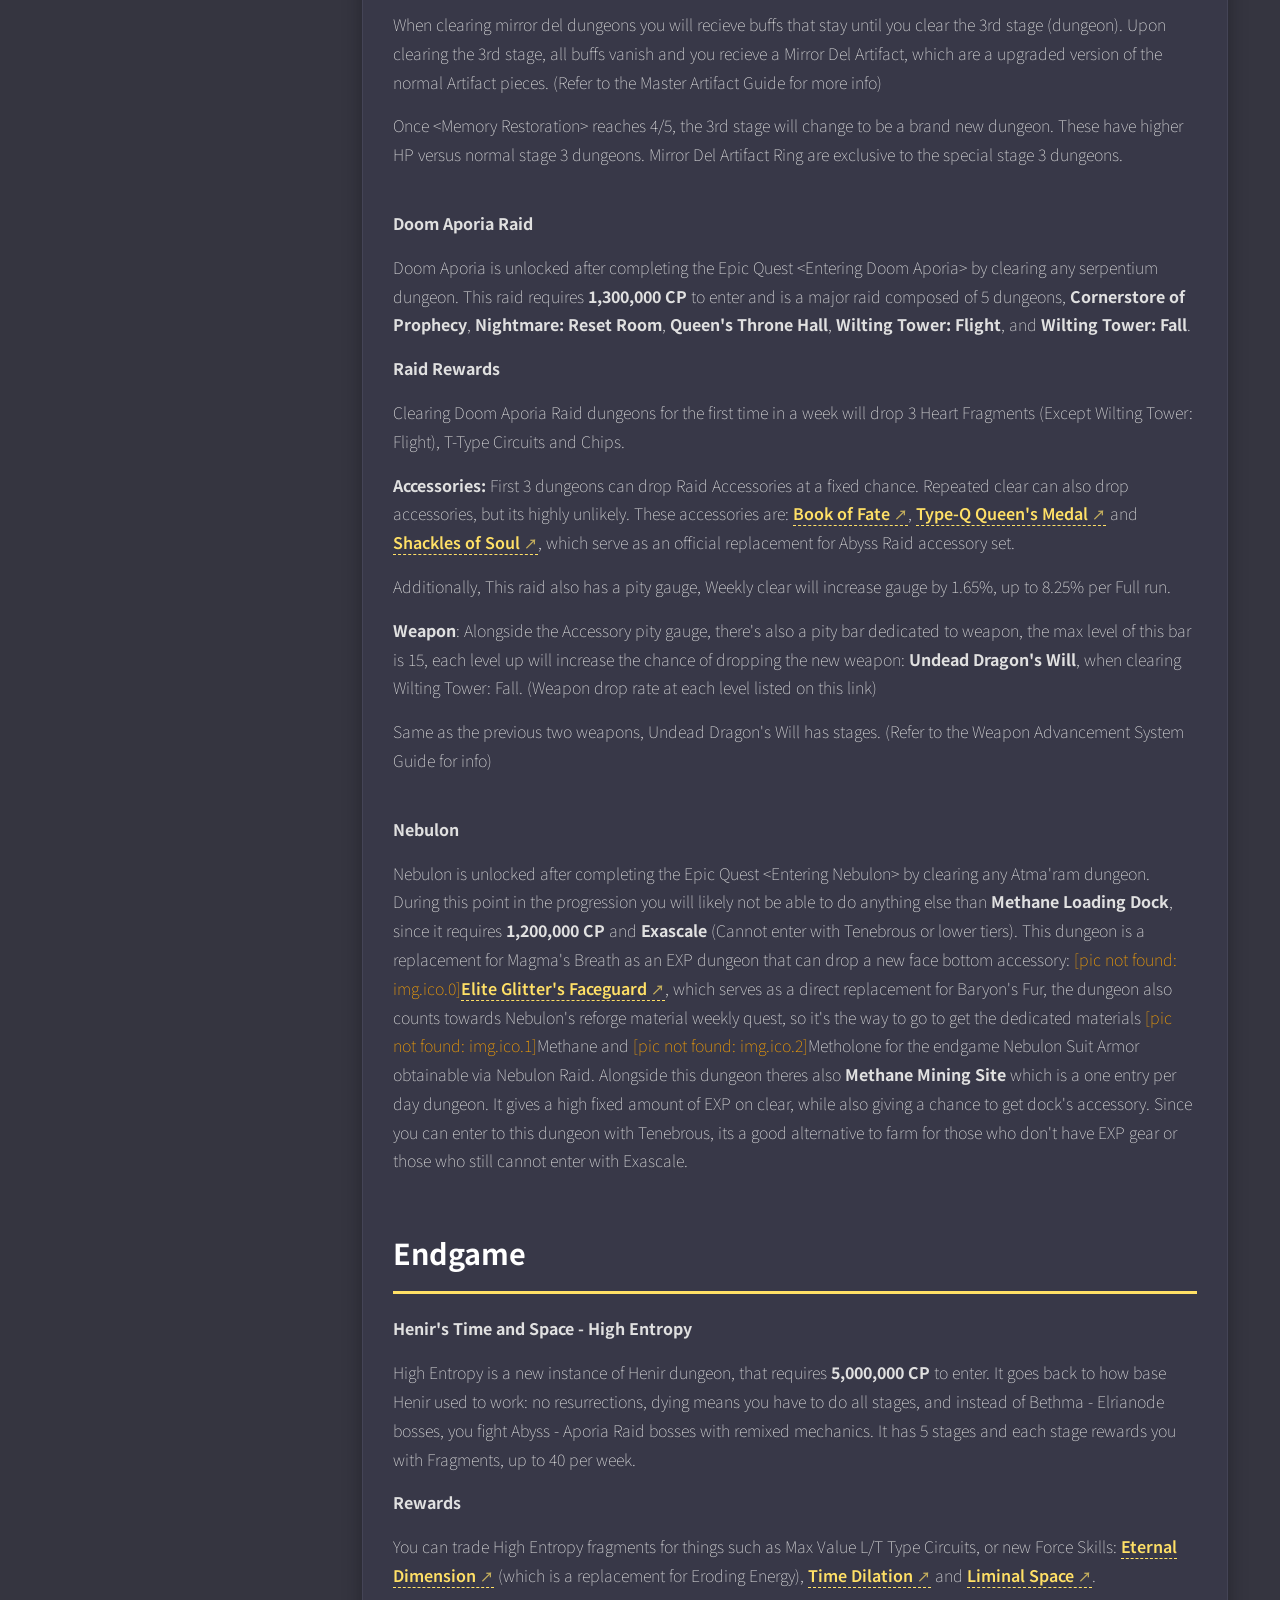
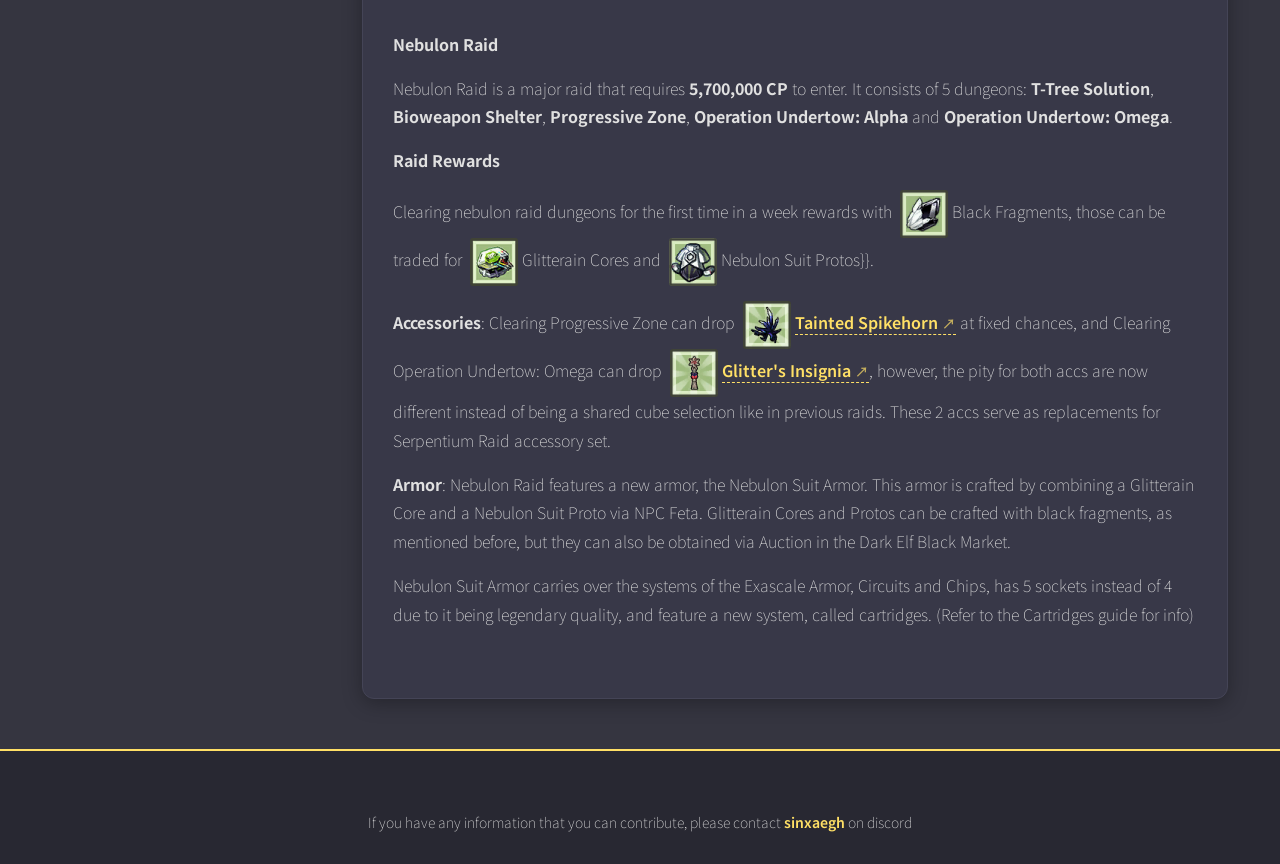
==== commit c6516696: "aaaaaa" ====
--- a/prog/s1.html
+++ b/prog/s1.html
@@ -44,30 +44,18 @@
                         
                         <h2 id="elrianode-armor" data-translate="stage2.sections.elrianode_armor.title"></h2>
                         <div class="guidetext" data-multiline="stage2.sections.elrianode_armor.content"></div>
+                        <div class="guideref-disclaimer">
+                            <div class="guideref-inner">
+                                <div class="guideref-icon">
+                                    <img src="/images/disclaimer.png">
+                                </div>
+                                <div class="guideref-info">
+                                    <span class="guide-disclaimer-header" data-translate="general.guidedisclaimer.title"></span>
+                                    <div class="guide-open-a" data-guide-id="socketing" data-translate="general.guidedisclaimer.elrianode.link1"></div>
+                                </div>
+                            </div>
+                        </div>
                         <div class="guidetext" data-multiline="stage2.sections.third_class.content"></div>
-                        
-                        <h2 id="socketing" data-translate="stage2.sections.socketing.title"></h2>
-                        <div>
-                            <aside data-img="stage2.sections.socketing.img"></aside>
-                            <div class="guidetext" data-multiline="stage2.sections.socketing.content"></div>
-                        </div>
-                        <table id="gridtable" class="stat-table" data-brief="false">
-                            <tr>
-                                <th class="table-title-collapser" data-translate="stage2.table_headers.magic_stones.title" colspan="4">Magic Stones</th>
-                            </tr>
-                            <tr>
-                                <td><img src="/images/items/MSI.png"></td>
-                                <td><img src="/images/items/AMSI.png"></td>
-                                <td><img src="/images/items/RMSI.png"></td>
-                                <td><img src="/images/items/SMSI.png"></td>
-                            </tr>
-                            <tr>
-                                <td data-translate="stage2.tables.magic_stones.rows.t1">T1: Magic Stone</td>
-                                <td data-translate="stage2.tables.magic_stones.rows.t2">T2: Advanced Magic Stone</td>
-                                <td data-translate="stage2.tables.magic_stones.rows.t3">T3: Refined Magic Stone</td>
-                                <td data-translate="stage2.tables.magic_stones.rows.t4">T4: Sage's Magic Stone</td>
-                            </tr>
-                        </table>
                         
                         <div class="guidetext" data-multiline="stage2.sections.henir.content"></div>
                         <table id="gridtable">
@@ -148,10 +136,8 @@
                             </div>
                         </div>
 
-                        <h2 id="tirnog" data-translate="stage4.sections.tirnog.title">Tirnog</h2>
+                        <h2 id="tirnog" data-translate="stage4.sections.tirnog.title"></h2>
                         <div class="guidetext" data-multiline="stage4.sections.tirnog.content"></div>
-                        <div class="guidetext" data-multiline="stage5.sections.abyss_intro.content"></div>
-                        <div class="guidetext" data-multiline="stage5.sections.monaterra.content"></div>
                         <div class="guideref-disclaimer">
                             <div class="guideref-inner">
                                 <div class="guideref-icon">
@@ -161,16 +147,48 @@
                                     <span class="guide-disclaimer-header" data-translate="general.guidedisclaimer.title"></span>
                                     <div class="guide-open-a" data-guide-id="shadow_effect" data-translate="general.guidedisclaimer.midgame.link1"></div>
                                     <div class="guide-open-a" data-guide-id="reforge" data-translate="general.guidedisclaimer.midgame.link2"></div>
+                                </div>
+                            </div>
+                        </div>
+                        <div class="guidetext" data-multiline="stage5.sections.abyss_intro.content"></div>
+                        <div class="guideref-disclaimer">
+                            <div class="guideref-inner">
+                                <div class="guideref-icon">
+                                    <img src="/images/disclaimer.png">
+                                </div>
+                                <div class="guideref-info">
+                                    <span class="guide-disclaimer-header" data-translate="general.guidedisclaimer.title"></span>
                                     <div class="guide-open-a" data-guide-id="build" data-translate="general.guidedisclaimer.midgame.link3"></div>
                                     <div class="guide-open-a" data-guide-id="dpsguide" data-translate="general.guidedisclaimer.midgame.link4"></div>
                                     <div class="guide-open-a" data-guide-id="shg" data-translate="general.guidedisclaimer.midgame.link5"></div>
                                     <div class="guide-open-a" data-guide-id="bmf" data-translate="general.guidedisclaimer.midgame.link6"></div>
                                     <div class="guide-open-a" data-guide-id="nc" data-translate="general.guidedisclaimer.midgame.link7"></div>
                                     <div class="guide-open-a" data-guide-id="boo" data-translate="general.guidedisclaimer.midgame.link8"></div>
+                                </div>
+                            </div>
+                        </div>
+                        <div class="guidetext" data-multiline="stage5.sections.monaterra.content"></div>
+                        <div class="guideref-disclaimer">
+                            <div class="guideref-inner">
+                                <div class="guideref-icon">
+                                    <img src="/images/disclaimer.png">
+                                </div>
+                                <div class="guideref-info">
+                                    <span class="guide-disclaimer-header" data-translate="general.guidedisclaimer.title"></span>
                                     <div class="guide-open-a" data-guide-id="harconium" data-translate="general.guidedisclaimer.midgame.link9"></div>
                                 </div>
                             </div>
                         </div>
+                        <h2 id="serpentium" data-translate="stage6.sections.serpentium.title"></h2>
+                        <div class="guidetext" data-multiline="stage6.sections.serpentium.content"></div>
+                        <div class="guidetext" data-multiline="stage6.sections.atmaram.content"></div>
+                        <div class="guidetext" data-multiline="stage6.sections.md.content"></div>
+                        <div class="guidetext" data-multiline="stage6.sections.apo.content"></div>
+                        <div class="guidetext" data-multiline="stage6.sections.neb.content"></div>
+
+                        <h2 id="he" data-translate="stage8.sections.he.title"></h2>
+                        <div class="guidetext" data-multiline="stage8.sections.he.content"></div>
+                        <div class="guidetext" data-multiline="stage8.sections.neb.content"></div>
                 </div>
             </div>
             <footer class="lower">
--- a/main.css
+++ b/main.css
@@ -1128,6 +1128,7 @@
     background-color: rgba(255, 255, 255, 0.02);
     border: 5px solid rgba(255, 255, 255, 0.05);
     border-radius: 10px;
+    margin-bottom: 20px;
 }
 .guideref-inner {
     display: inline-flex;
@@ -2831,6 +2832,31 @@
     float: none;
 }
 
+/* Size cap for section-level images rendered by .guide-image-group */
+.guide-image-group .image-layer-primary img {
+    max-width: 100%;
+    max-height: 480px;
+    width: auto;
+    height: auto;
+    object-fit: contain;
+}
+
+.guide-image-group .image-layer-secondary img {
+    max-width: calc(50% - 6px);
+    max-height: 300px;
+    width: auto;
+    height: auto;
+    object-fit: contain;
+}
+
+.guide-image-group .image-layer-tertiary img {
+    max-width: calc(33.333% - 8px);
+    max-height: 200px;
+    width: auto;
+    height: auto;
+    object-fit: contain;
+}
+
 .guide-inline-pic-inline .guide-inline-pic-img {
     display: inline-block;
     vertical-align: middle;
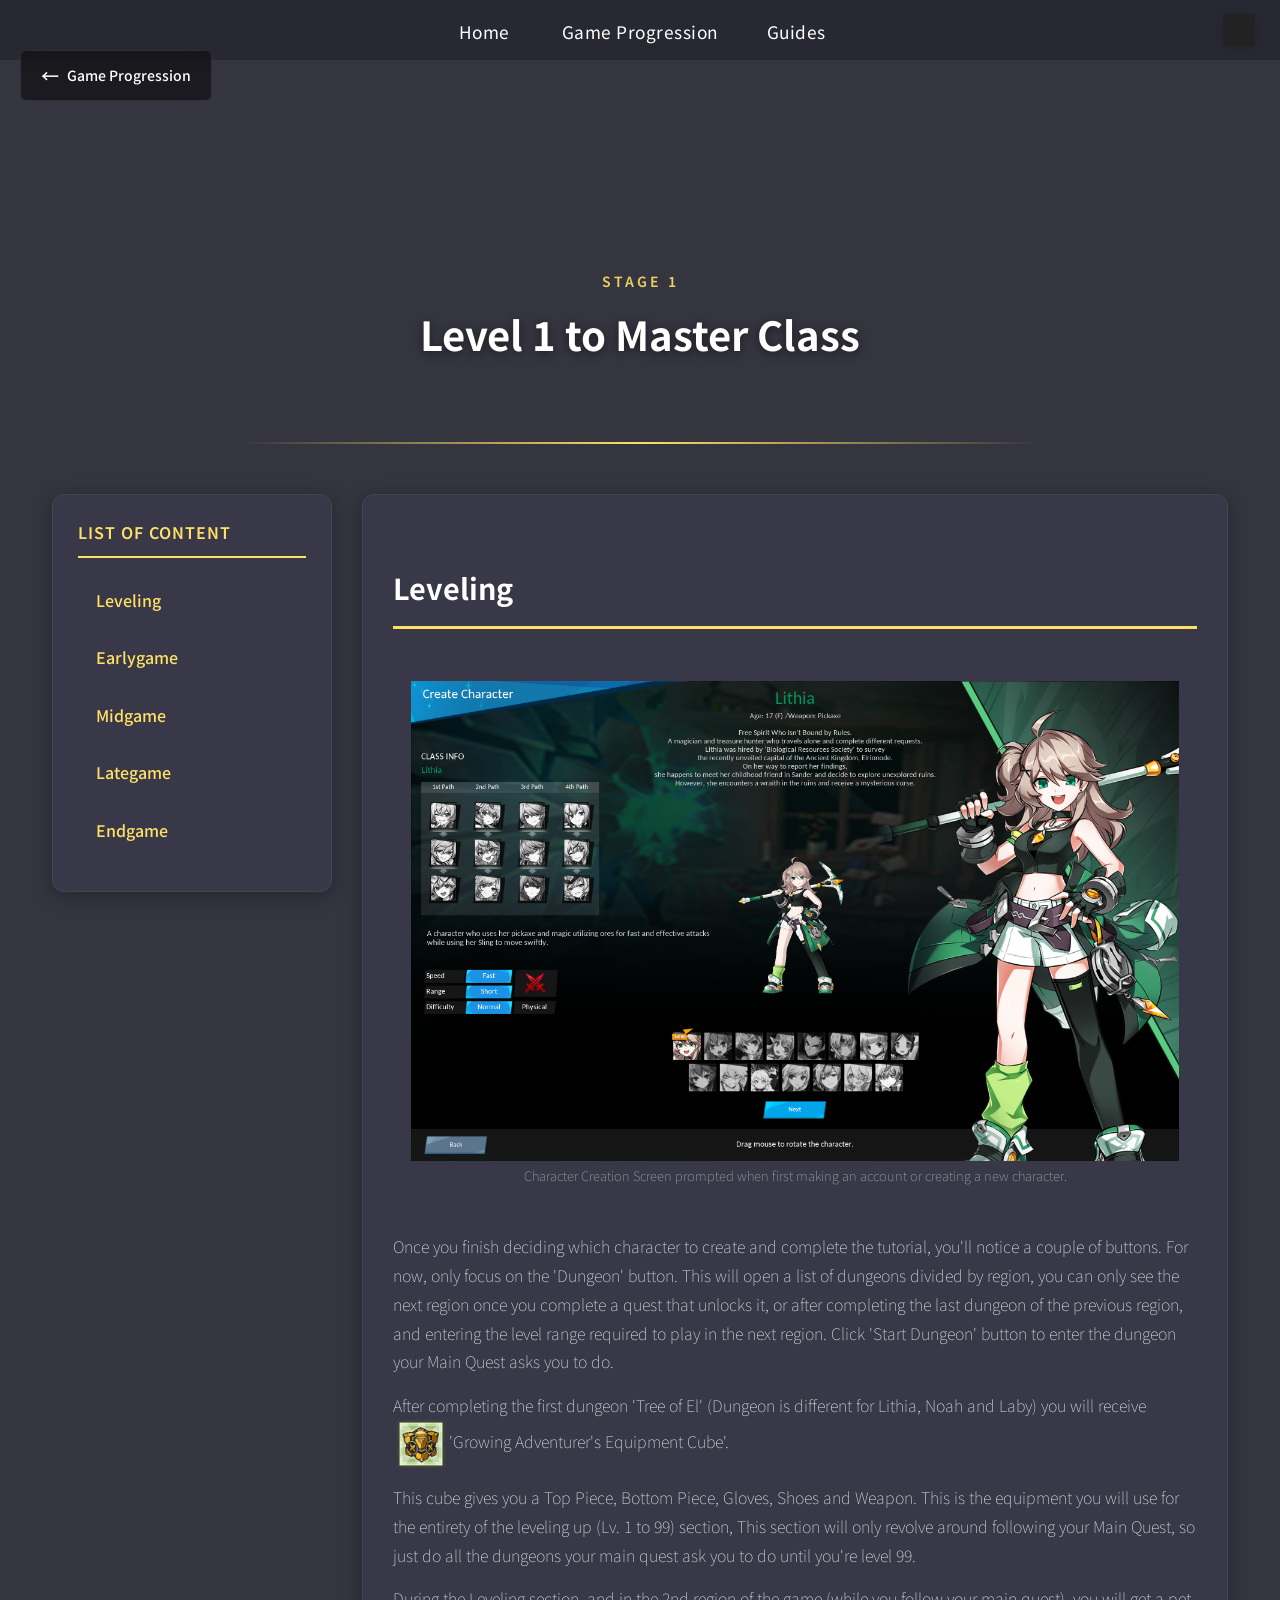
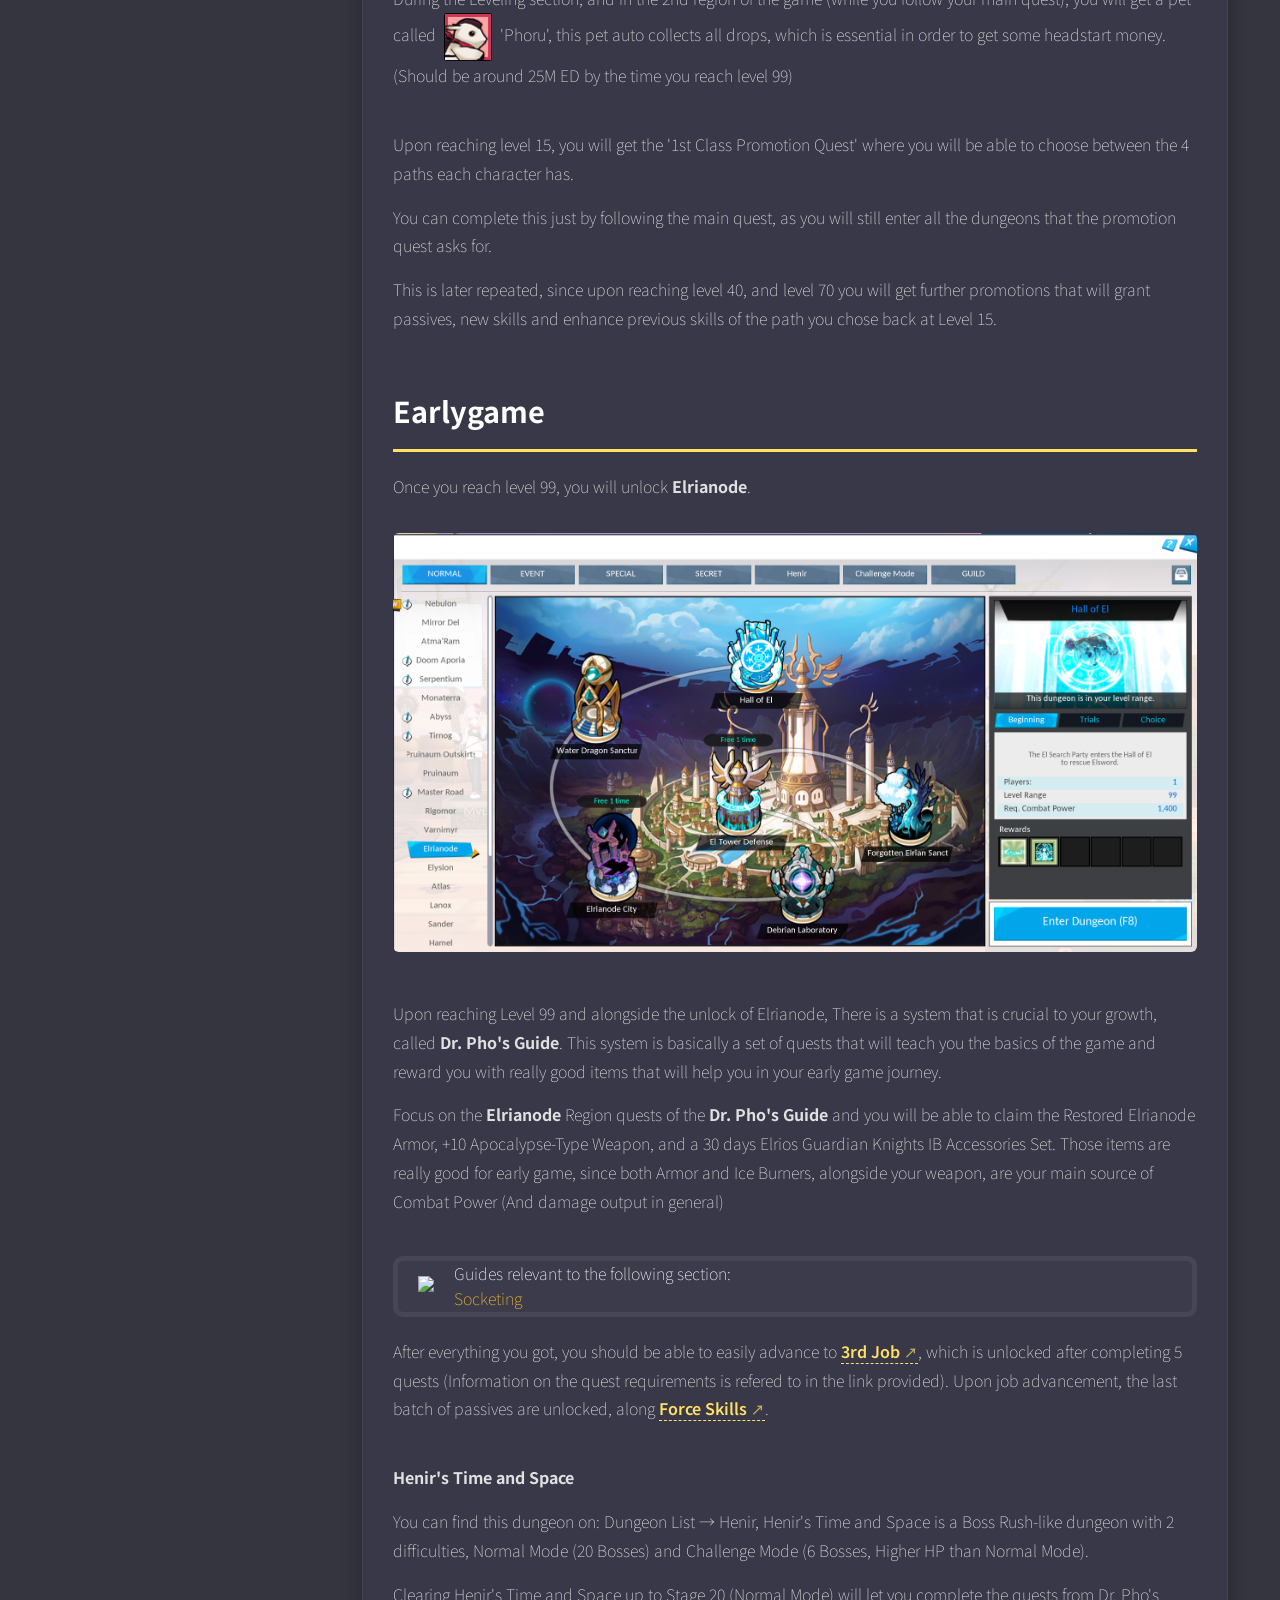
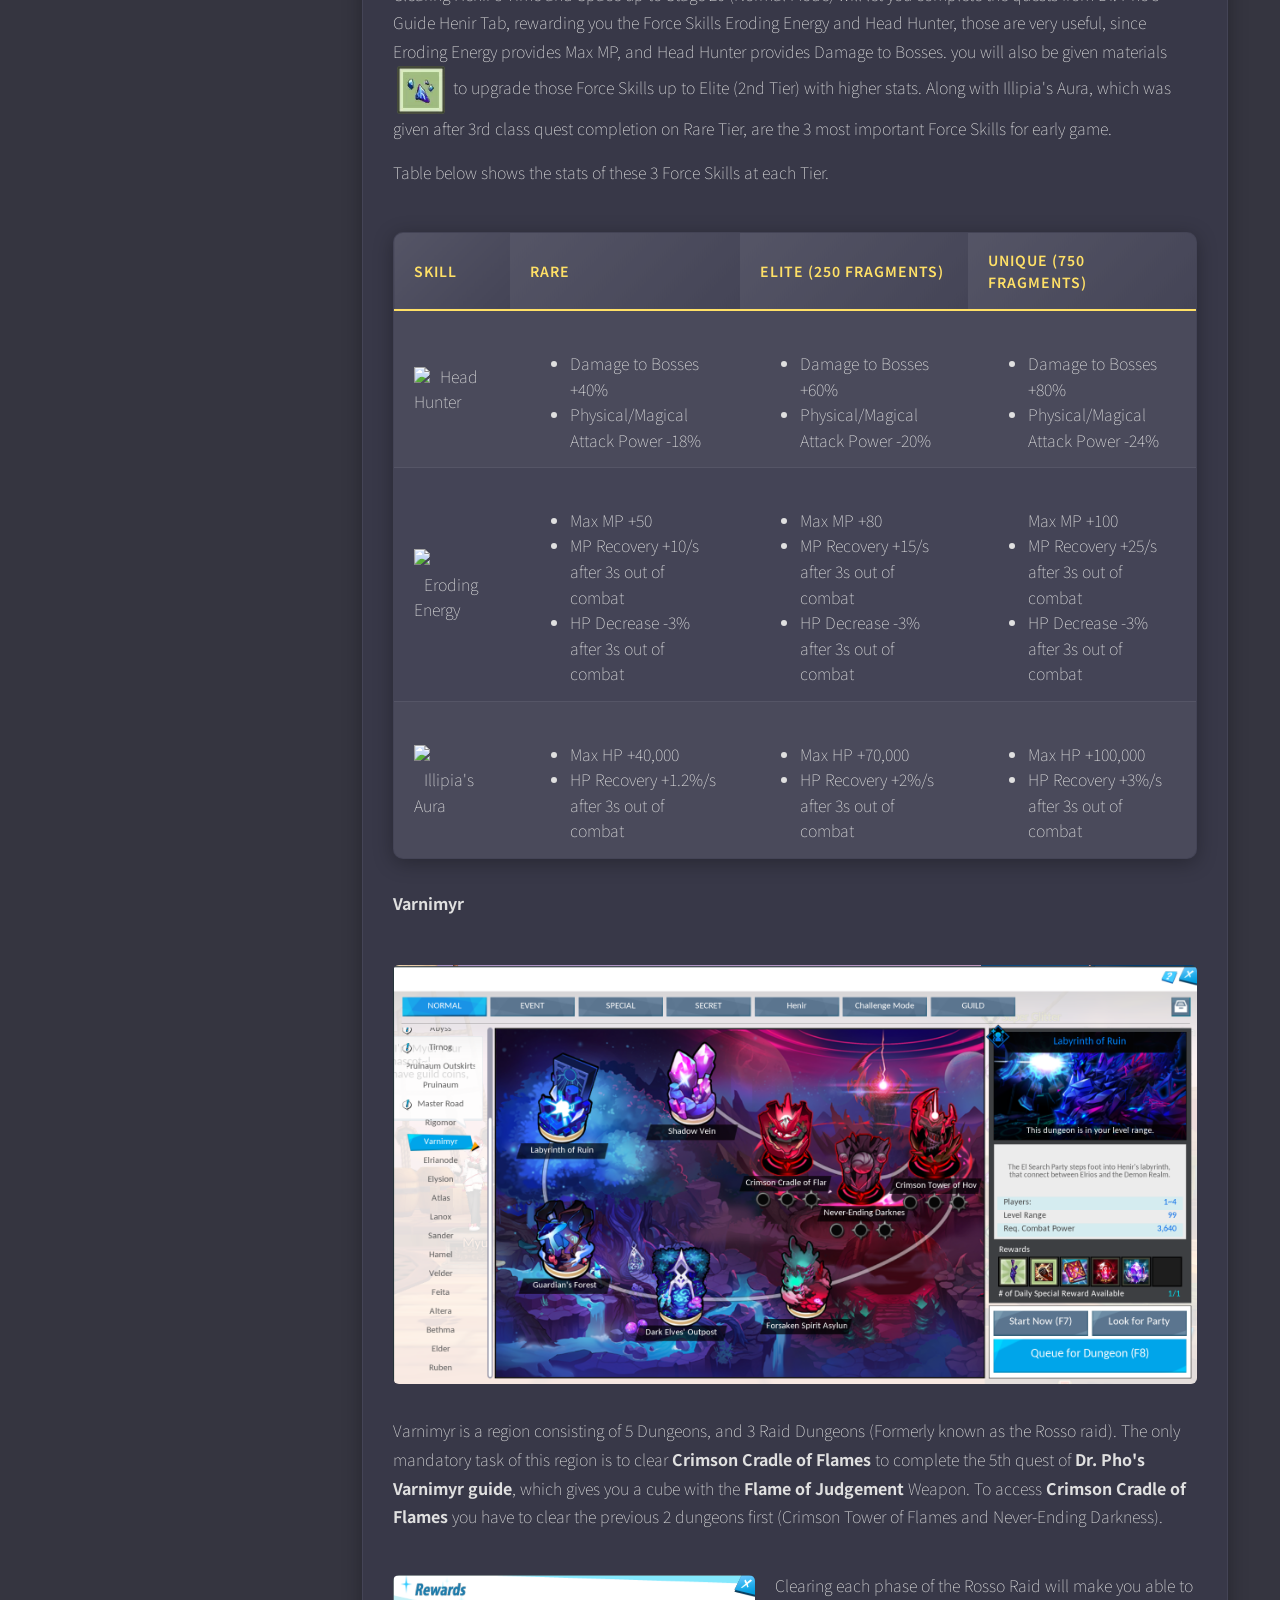
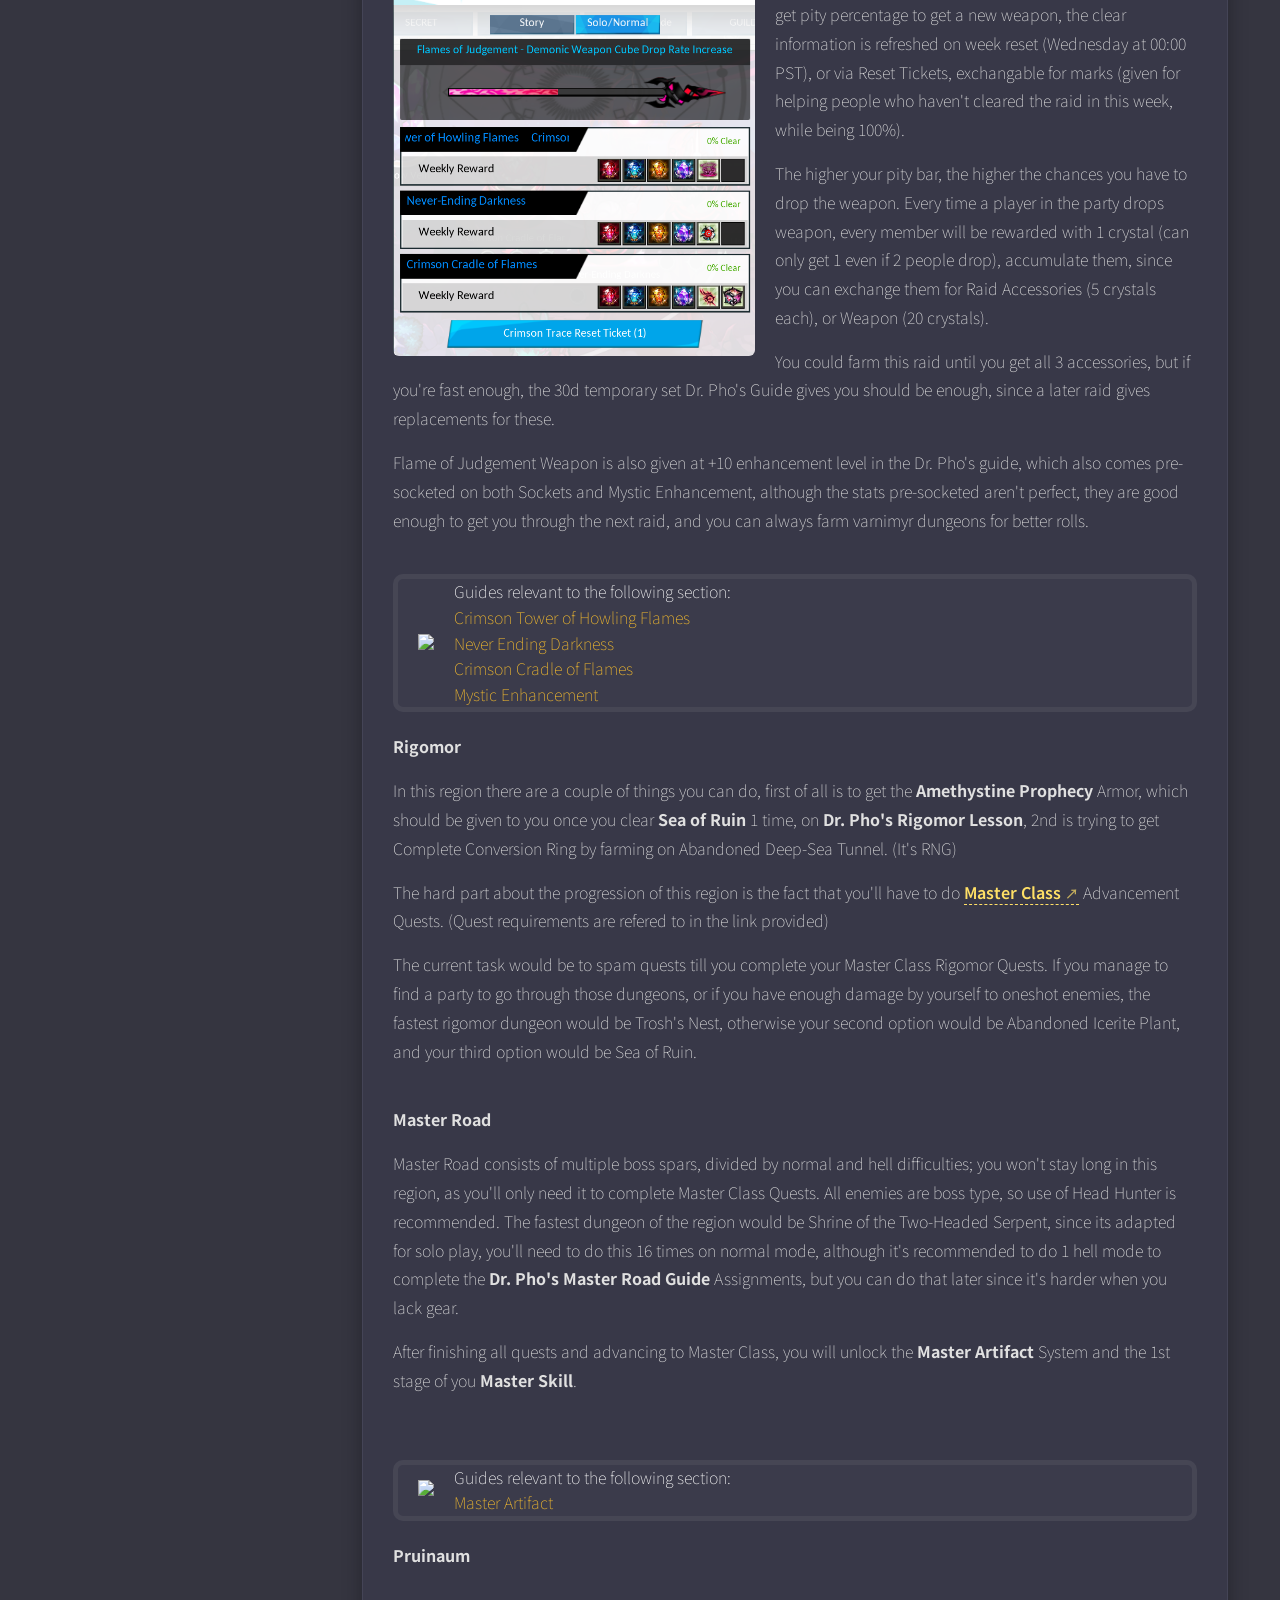
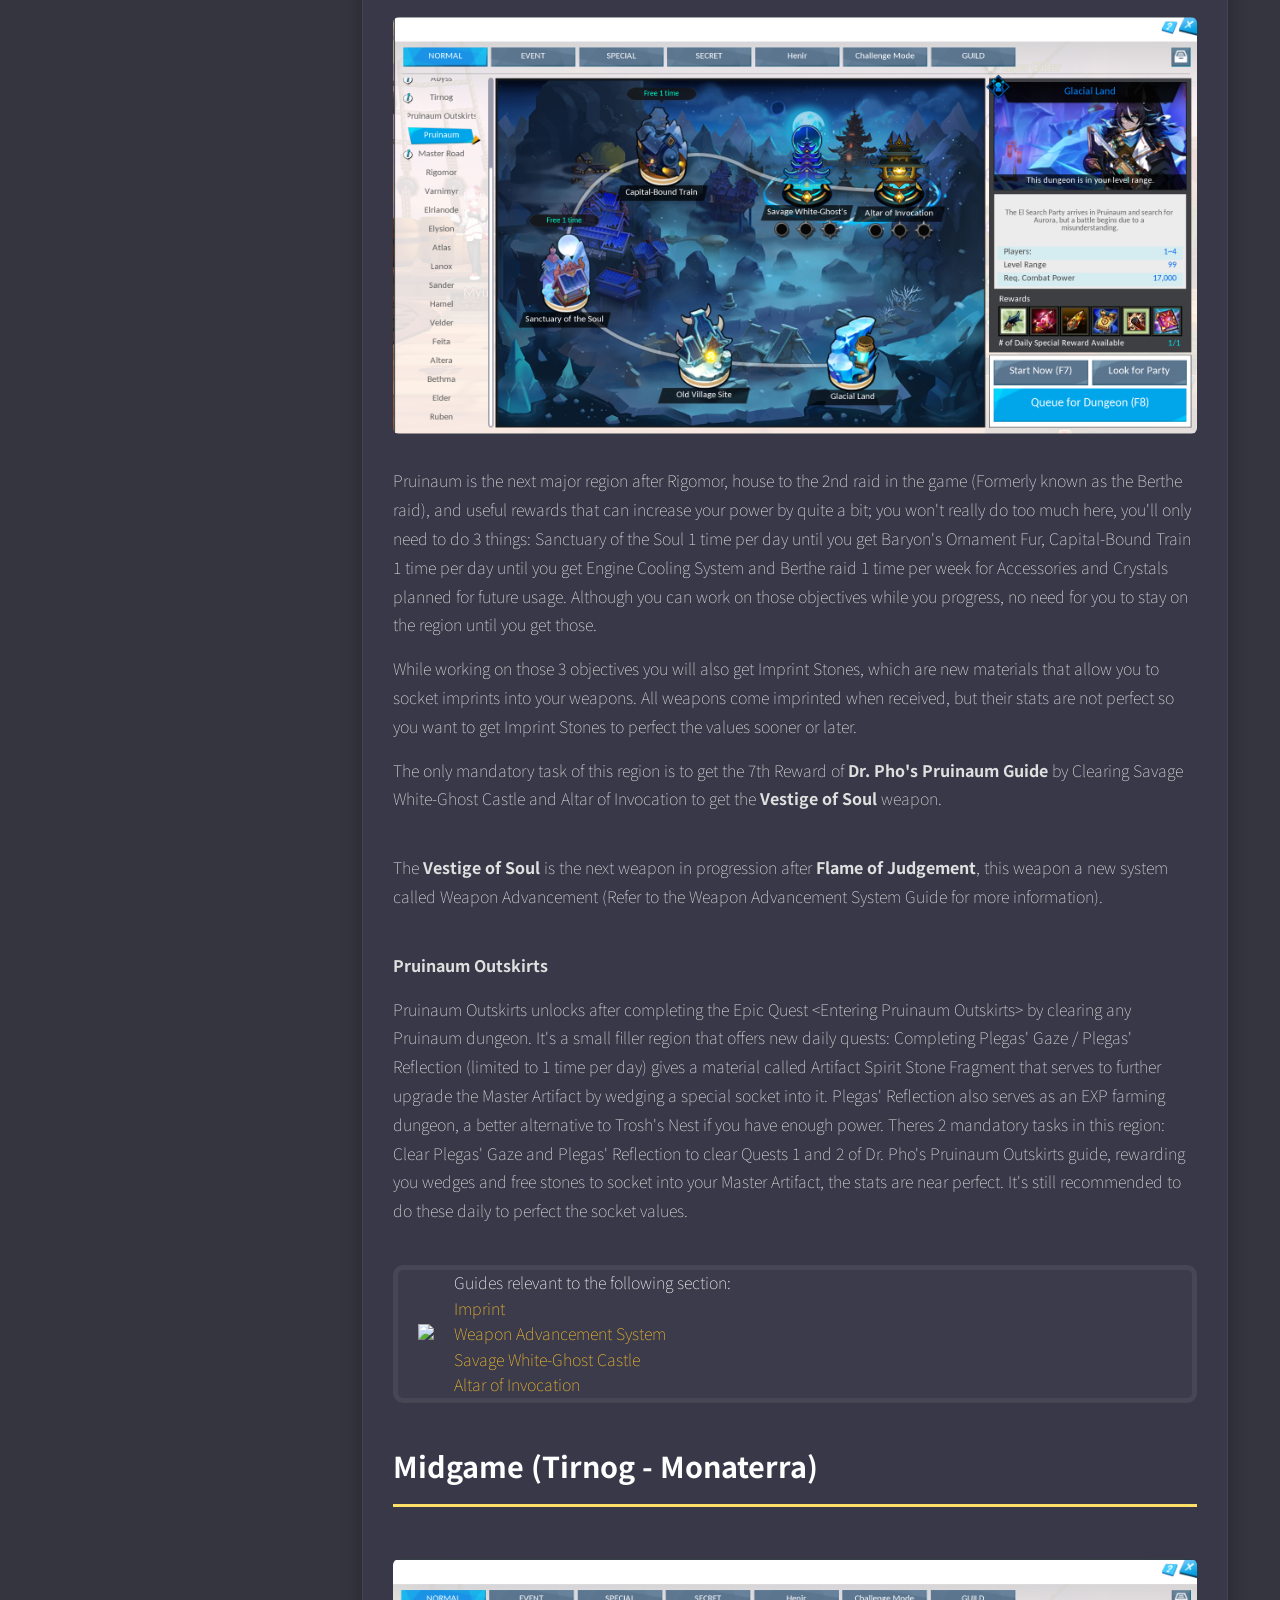
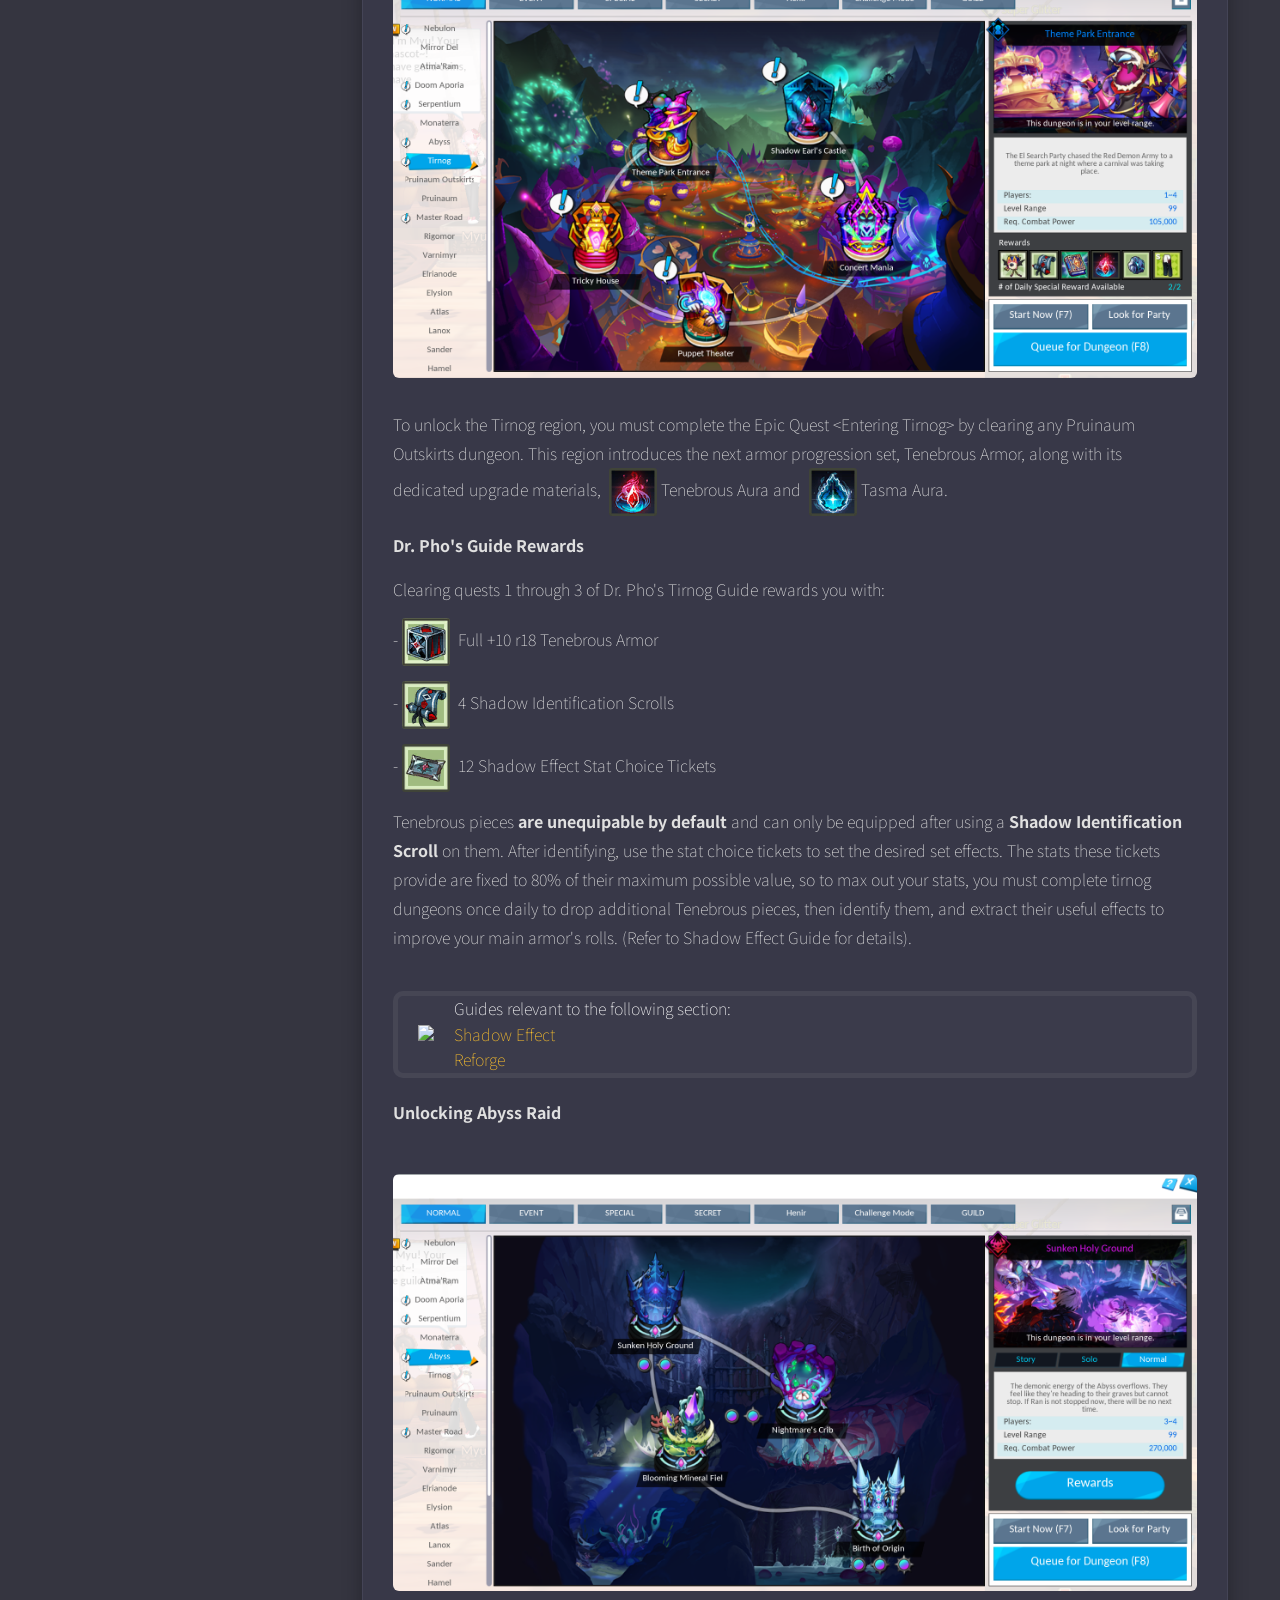
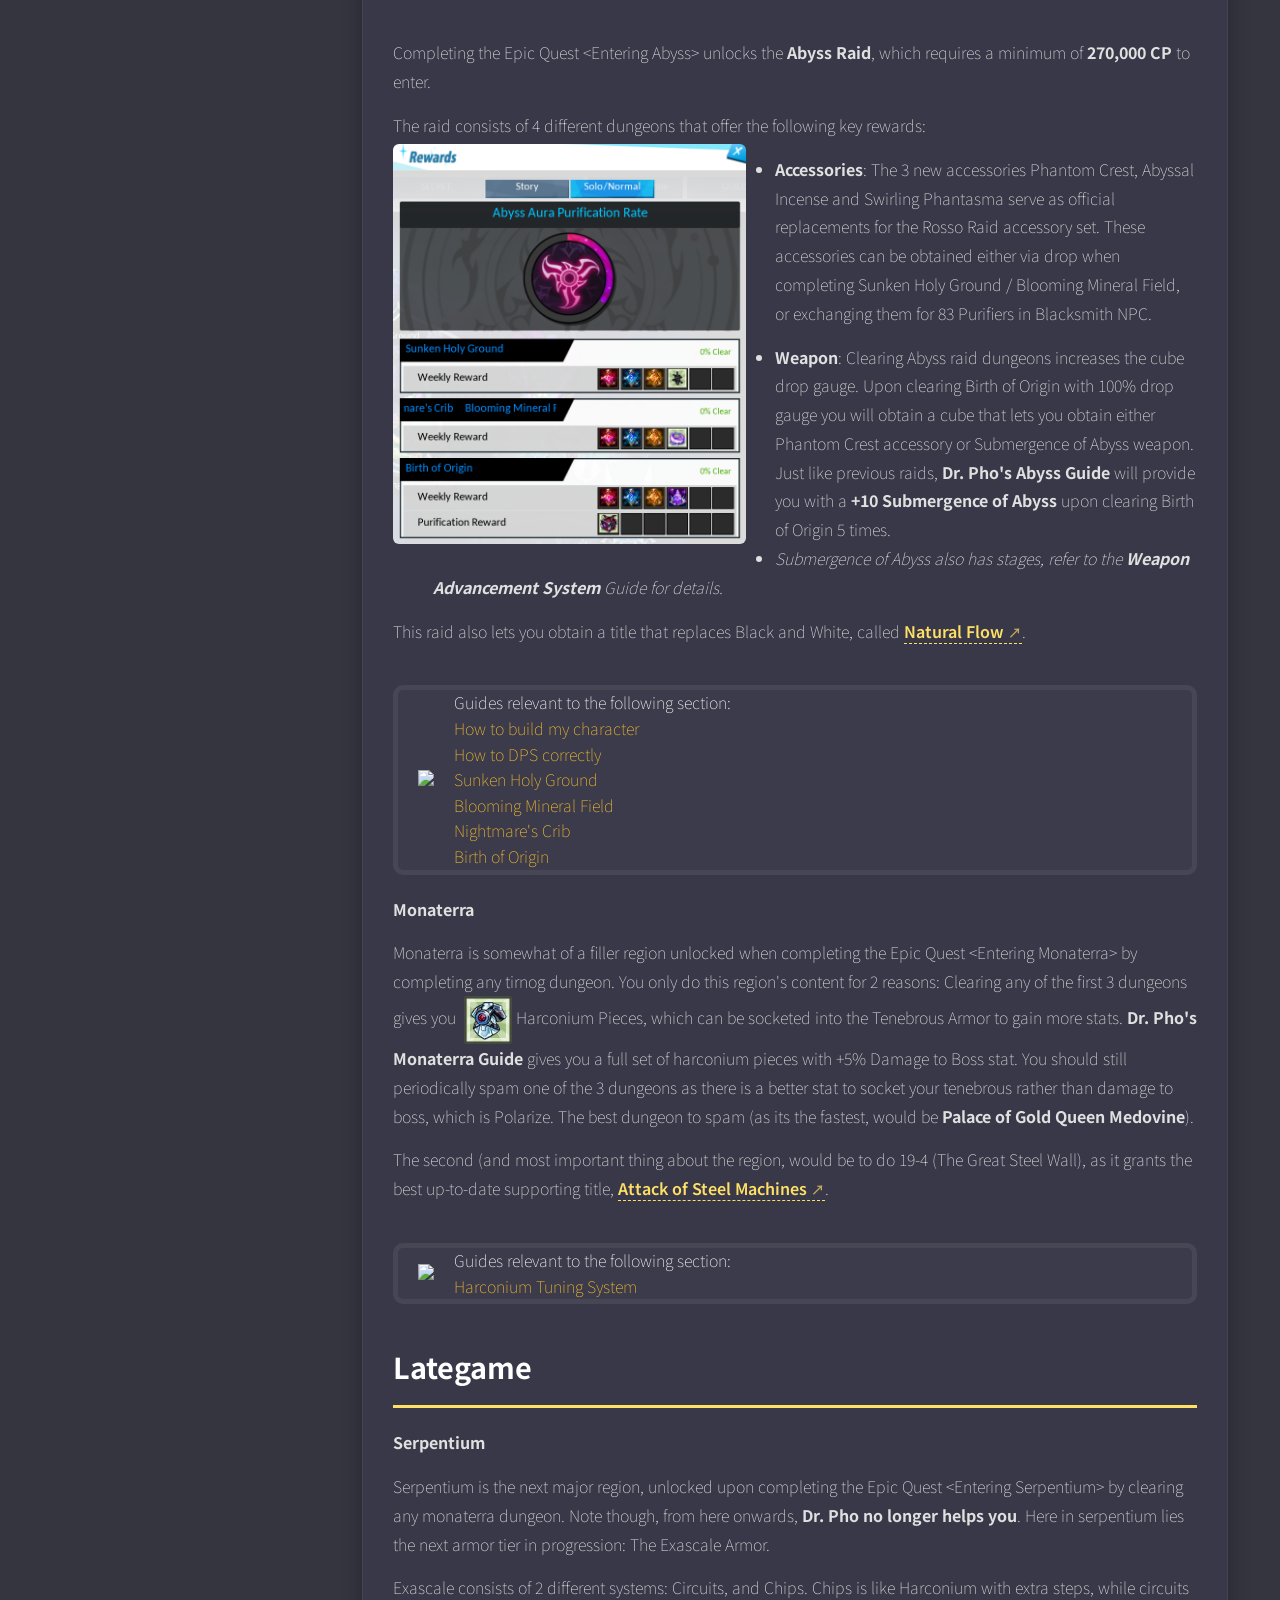
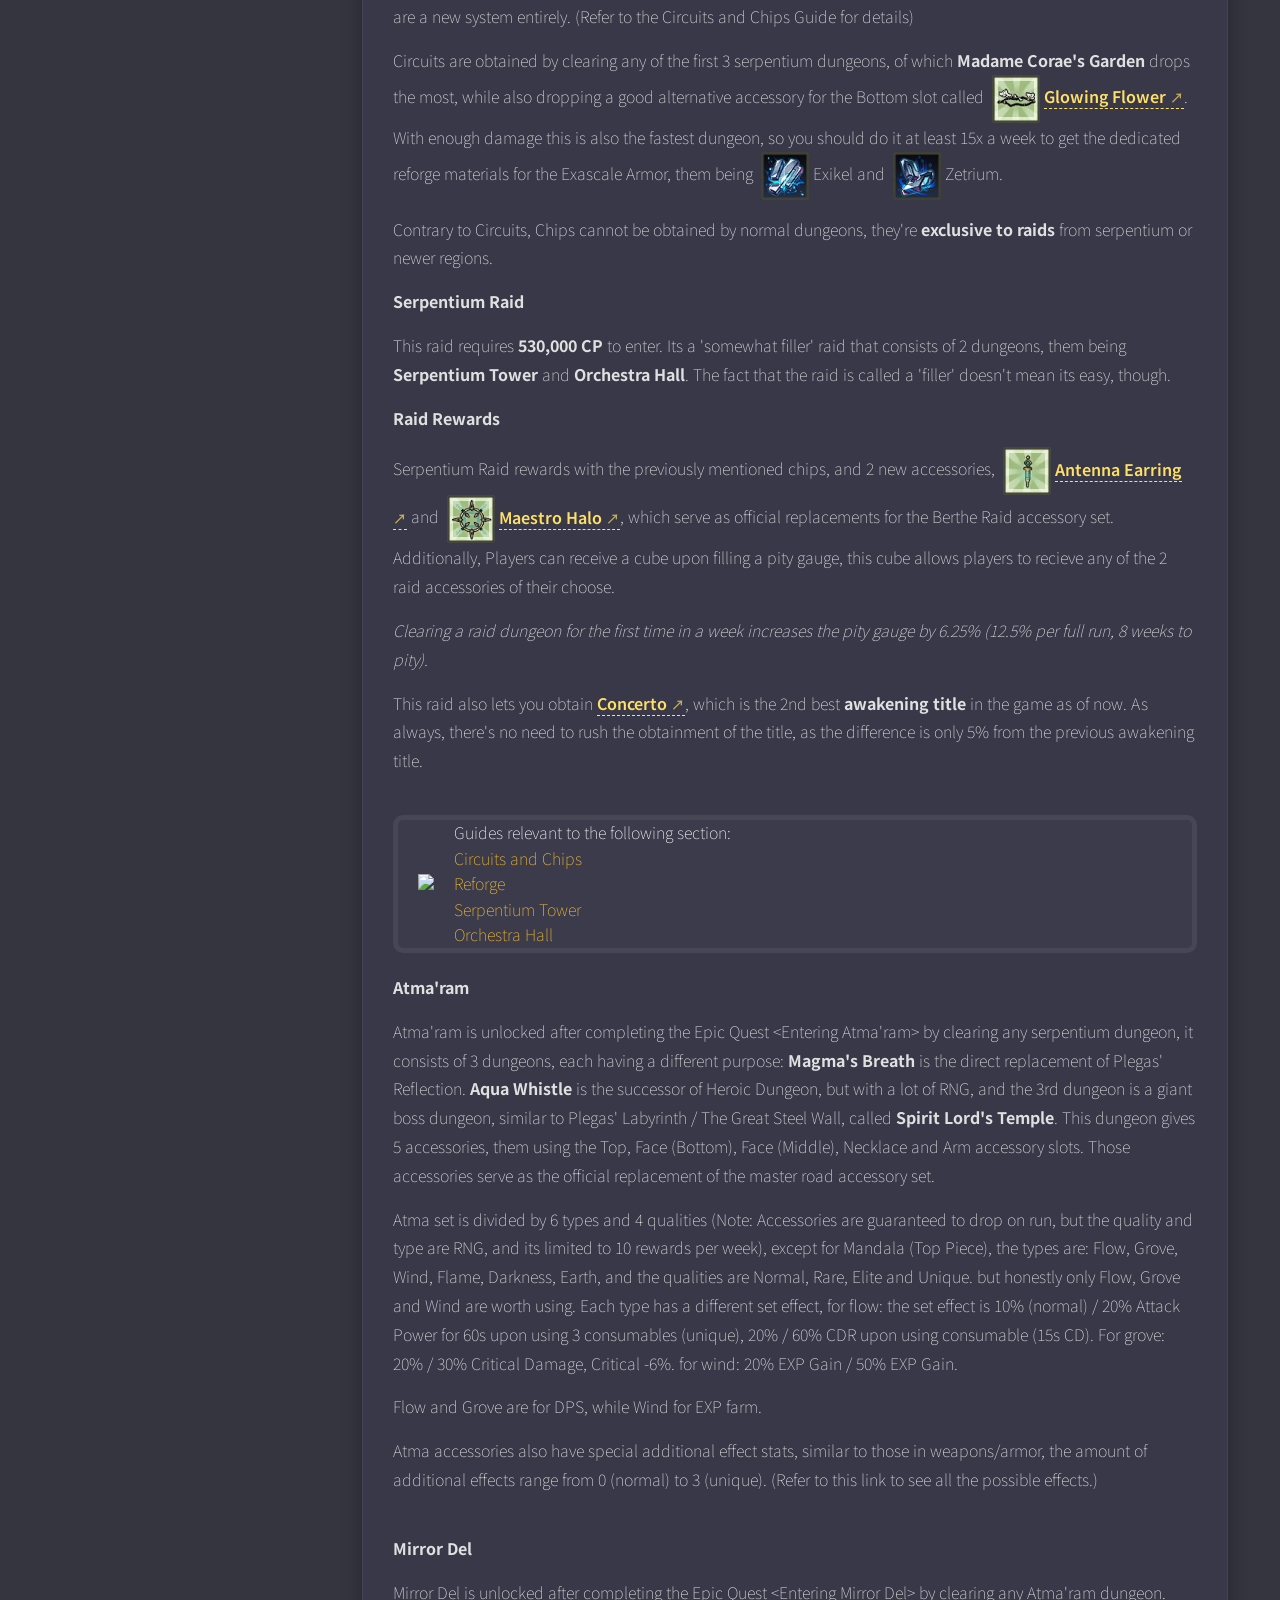
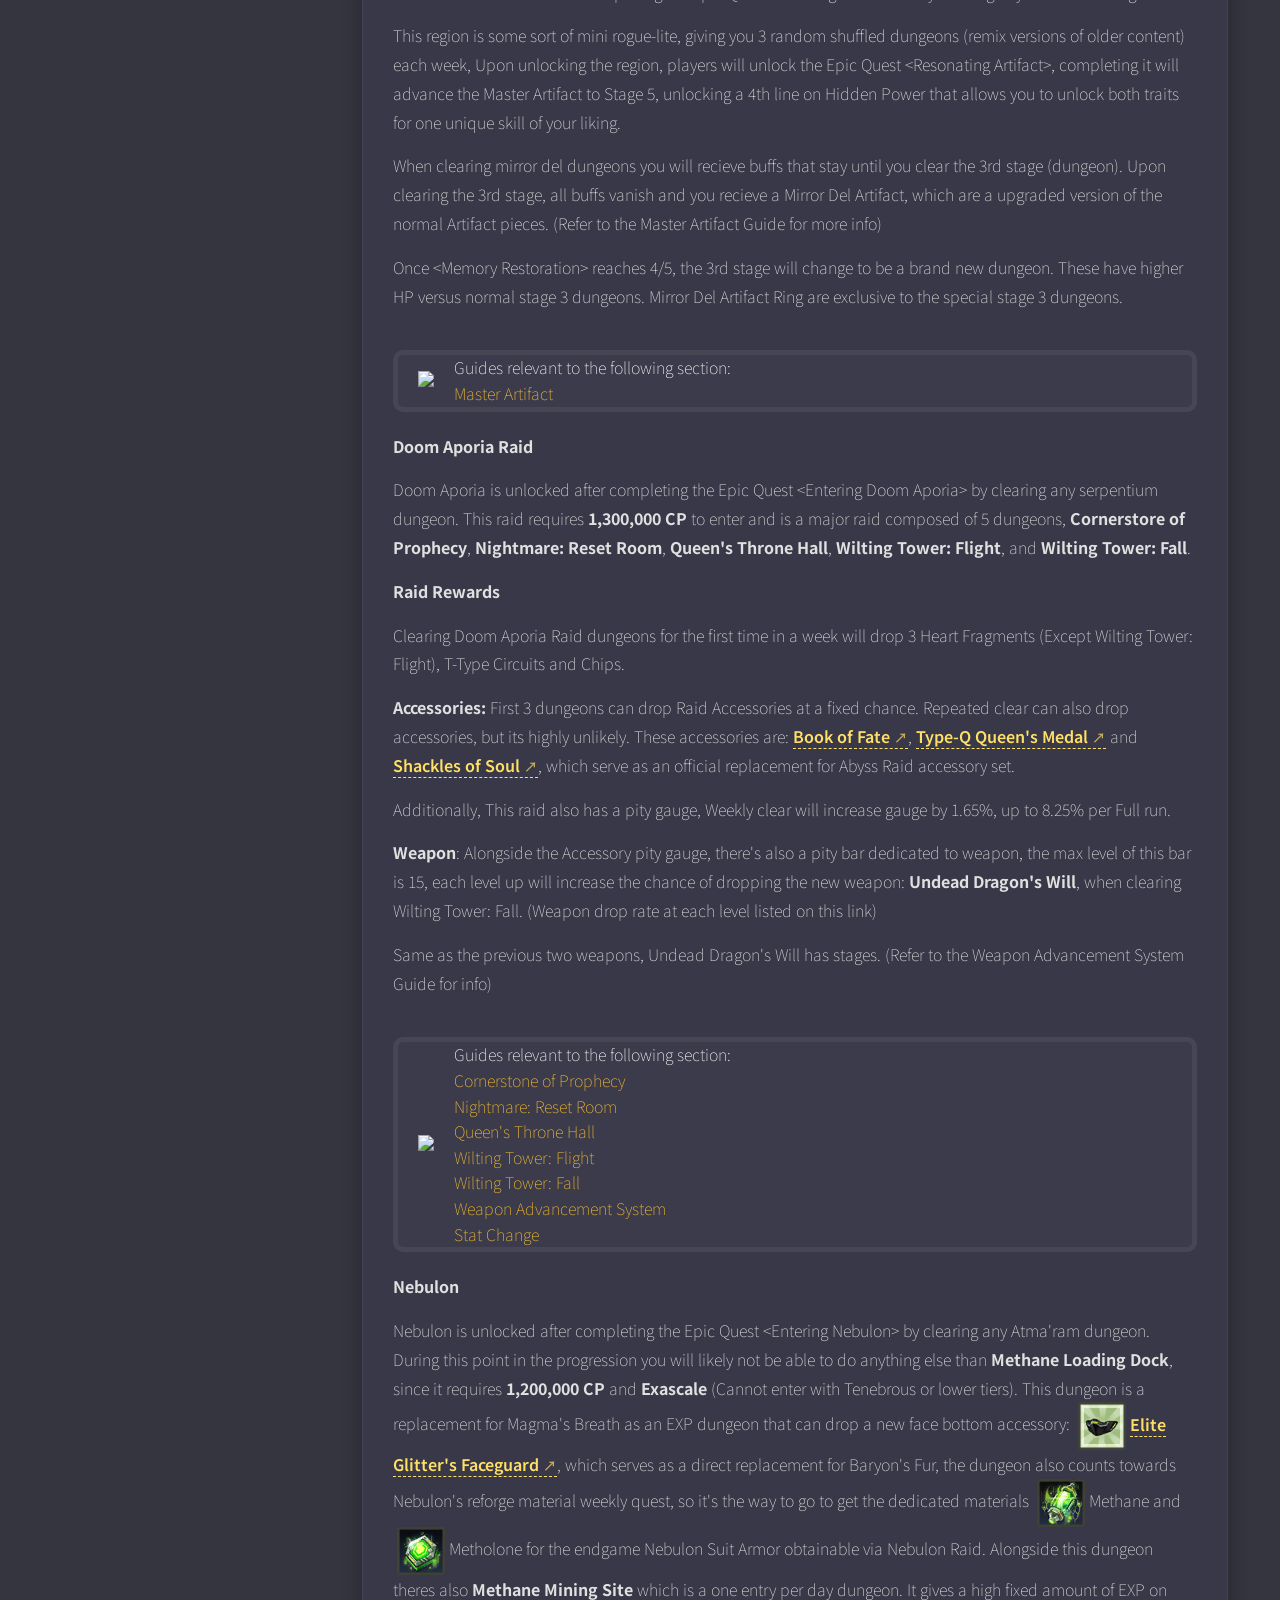
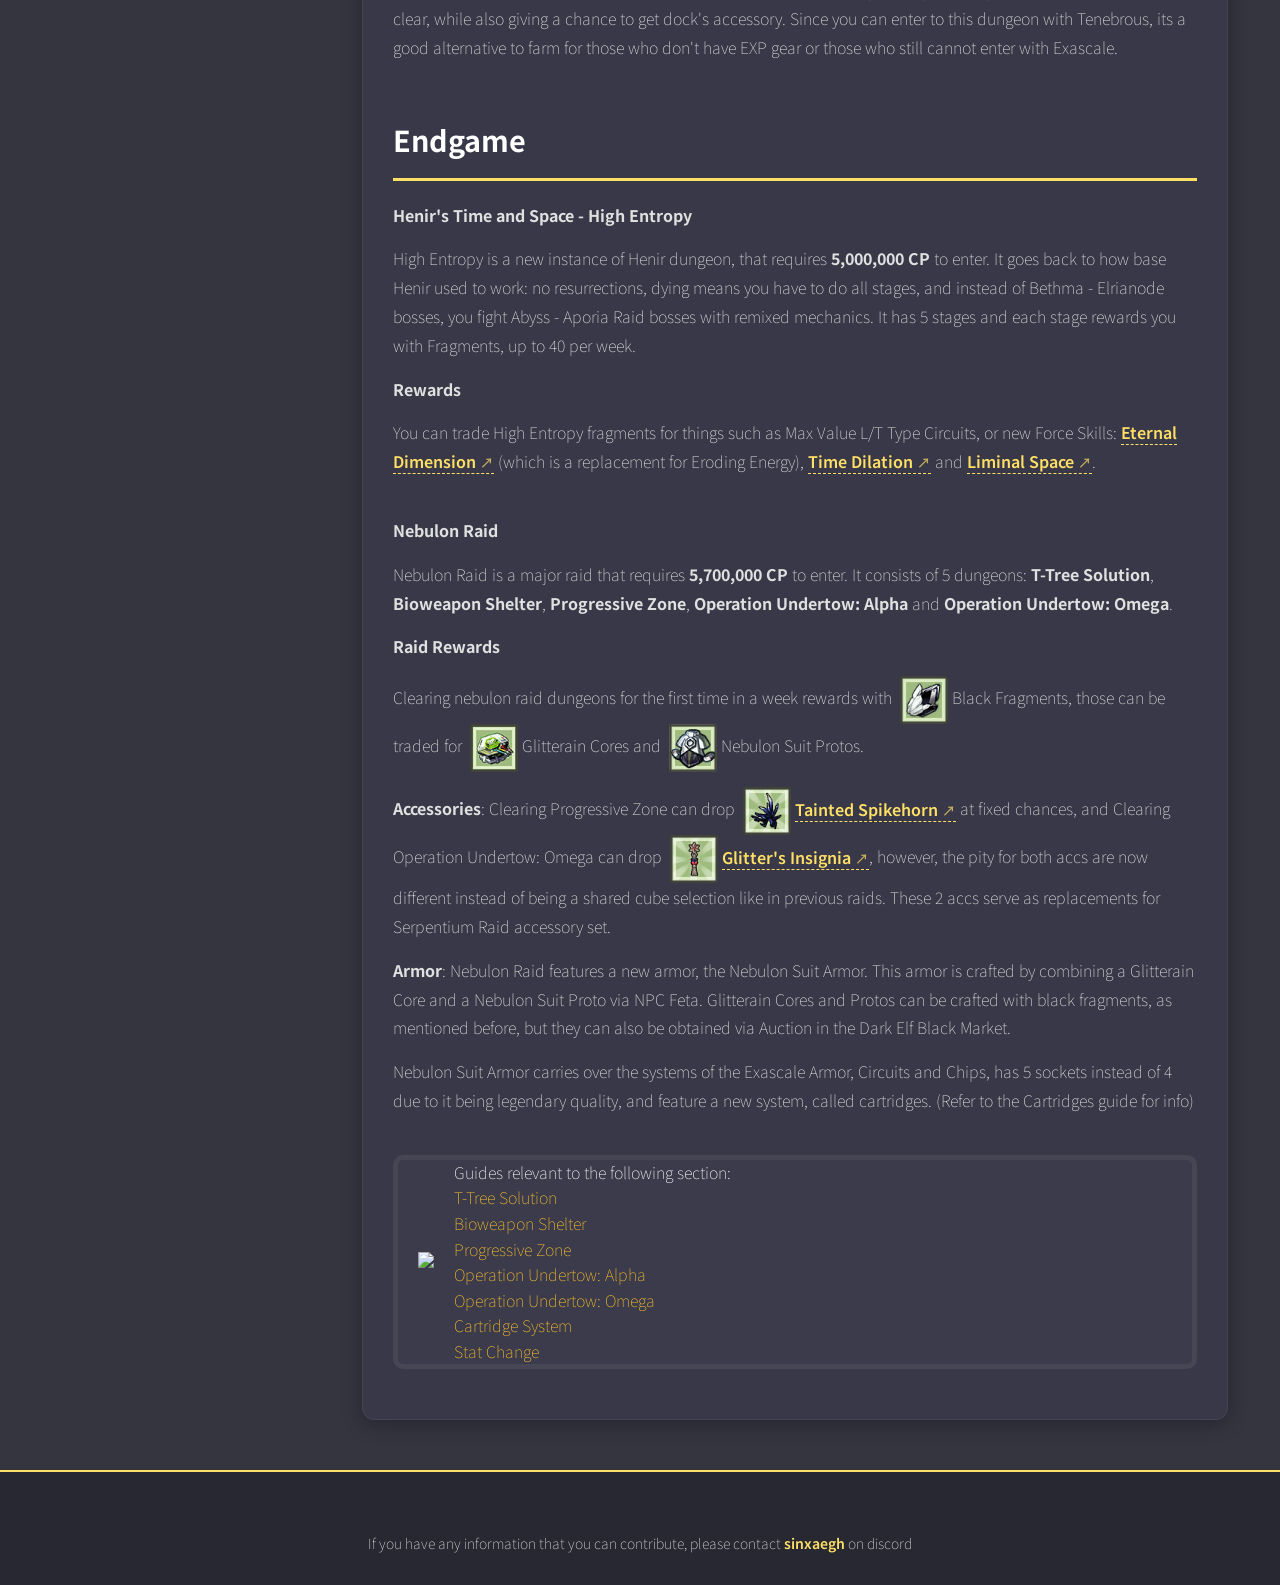
==== commit 8aa851e5: "aaaaaa (ver. 2)" ====
--- a/prog/s1.html
+++ b/prog/s1.html
@@ -12,6 +12,11 @@
         <meta charset="UTF-8">
     </head>
     <body>
+        <style>
+            .anchor-return-button {
+                display: none;
+            }
+        </style>
         <div class="container">
             <div class="info" id="g">
                 <div class="banner" id="s3"></div>
@@ -27,22 +32,19 @@
                     <div class="guider">
                         <p data-translate="stage1.contents">List of Content</p>
                         <ul>
-                            <li><a href="#elrianode-armor" data-translate="stage2.content_elrianode_armor"></a></li>
-                            <li><a href="#socketing" data-translate="stage2.content_socketing">Socketing</a></li>
-                            <li><a href="#el-resonance" data-translate="stage2.content_el_resonance">El Resonance</a></li>
-                            <li><a href="#third-class" data-translate="stage2.content_third_class">3rd Class</a></li>
-                            <li><a href="#henir" data-translate="stage2.content_henir">Henir's Time and Space</a></li>
-                            <li><a href="#varnimyr" data-translate="stage3.content_varnimyr">Varnimyr</a></li>
-                            <li><a href="#rigomor" data-translate="stage3.content_rigomor">Rigomor</a></li>
-                            <li><a href="#master_road" data-translate="stage3.content_master_road">Master Road</a></li>
+                            <li><a href="#lev" data-translate="general.progression_href.leveling"></a></li>
+                            <li><a href="#earl" data-translate="general.progression_href.earlygame"></a></li>
+                            <li><a href="#mid" data-translate="general.progression_href.midgame"></a></li>
+                            <li><a href="#late" data-translate="general.progression_href.lategame"></a></li>
+                            <li><a href="#end" data-translate="general.progression_href.endgame"></a></li>
                         </ul>
                     </div>
                     <div class="tginfo">
-                        <h2 id="first-dungeon" data-translate="stage1.sections.first_dungeon.title"></h2>
+                        <h2 id="lev" data-translate="stage1.sections.first_dungeon.title"></h2>
                         <div class="guidetext" data-multiline="stage1.sections.first_dungeon.content"></div>
                         <div class="guidetext" data-multiline="stage1.sections.choose_path.content"></div>
                         
-                        <h2 id="elrianode-armor" data-translate="stage2.sections.elrianode_armor.title"></h2>
+                        <h2 id="earl" data-translate="stage2.sections.elrianode_armor.title"></h2>
                         <div class="guidetext" data-multiline="stage2.sections.elrianode_armor.content"></div>
                         <div class="guideref-disclaimer">
                             <div class="guideref-inner">
@@ -117,7 +119,6 @@
                             </div>
                         </div>
 
-                        <h2 id="pruinaum" data-translate="stage4.sections.pruinaum.title">New Region: Pruinaum</h2>
                         <div class="guidetext" data-multiline="stage4.sections.pruinaum.content"></div>
                         <div class="guidetext" data-multiline="stage4.sections.vos.content"></div>
                         <div class="guidetext" data-multiline="stage4.sections.pruiout.content"></div>
@@ -136,7 +137,7 @@
                             </div>
                         </div>
 
-                        <h2 id="tirnog" data-translate="stage4.sections.tirnog.title"></h2>
+                        <h2 id="mid" data-translate="stage4.sections.tirnog.title"></h2>
                         <div class="guidetext" data-multiline="stage4.sections.tirnog.content"></div>
                         <div class="guideref-disclaimer">
                             <div class="guideref-inner">
@@ -179,16 +180,74 @@
                                 </div>
                             </div>
                         </div>
-                        <h2 id="serpentium" data-translate="stage6.sections.serpentium.title"></h2>
+                        <h2 id="late" data-translate="stage6.sections.serpentium.title"></h2>
                         <div class="guidetext" data-multiline="stage6.sections.serpentium.content"></div>
+                        <div class="guideref-disclaimer">
+                            <div class="guideref-inner">
+                                <div class="guideref-icon">
+                                    <img src="/images/disclaimer.png">
+                                </div>
+                                <div class="guideref-info">
+                                    <span class="guide-disclaimer-header" data-translate="general.guidedisclaimer.title"></span>
+                                    <div class="guide-open-a" data-guide-id="circhips" data-translate="general.guidedisclaimer.lategame.link1"></div>
+                                    <div class="guide-open-a" data-guide-id="reforge" data-translate="general.guidedisclaimer.lategame.link3"></div>
+                                    <div class="guide-open-a" data-guide-id="st" data-translate="general.guidedisclaimer.lategame.link4"></div>
+                                    <div class="guide-open-a" data-guide-id="oh" data-translate="general.guidedisclaimer.lategame.link5"></div>
+                                </div>
+                            </div>
+                        </div>
                         <div class="guidetext" data-multiline="stage6.sections.atmaram.content"></div>
                         <div class="guidetext" data-multiline="stage6.sections.md.content"></div>
+                        <div class="guideref-disclaimer">
+                            <div class="guideref-inner">
+                                <div class="guideref-icon">
+                                    <img src="/images/disclaimer.png">
+                                </div>
+                                <div class="guideref-info">
+                                    <span class="guide-disclaimer-header" data-translate="general.guidedisclaimer.title"></span>
+                                    <div class="guide-open-a" data-guide-id="artifact" data-translate="general.guidedisclaimer.lategame.link2"></div>
+                                </div>
+                            </div>
+                        </div>
                         <div class="guidetext" data-multiline="stage6.sections.apo.content"></div>
+                        <div class="guideref-disclaimer">
+                            <div class="guideref-inner">
+                                <div class="guideref-icon">
+                                    <img src="/images/disclaimer.png">
+                                </div>
+                                <div class="guideref-info">
+                                    <span class="guide-disclaimer-header" data-translate="general.guidedisclaimer.title"></span>
+                                    <div class="guide-open-a" data-guide-id="cop" data-translate="general.guidedisclaimer.lategame.link6"></div>
+                                    <div class="guide-open-a" data-guide-id="nrr" data-translate="general.guidedisclaimer.lategame.link7"></div>
+                                    <div class="guide-open-a" data-guide-id="qth" data-translate="general.guidedisclaimer.lategame.link8"></div>
+                                    <div class="guide-open-a" data-guide-id="wt_fl" data-translate="general.guidedisclaimer.lategame.link9"></div>
+                                    <div class="guide-open-a" data-guide-id="wt_fa" data-translate="general.guidedisclaimer.lategame.link10"></div>
+                                    <div class="guide-open-a" data-guide-id="weapon_advancement" data-translate="general.guidedisclaimer.lategame.link11"></div>
+                                    <div class="guide-open-a" data-guide-id="statchange" data-translate="general.guidedisclaimer.lategame.link12"></div>
+                                </div>
+                            </div>
+                        </div>
                         <div class="guidetext" data-multiline="stage6.sections.neb.content"></div>
-
-                        <h2 id="he" data-translate="stage8.sections.he.title"></h2>
+                        <h2 id="end" data-translate="stage8.sections.he.title"></h2>
                         <div class="guidetext" data-multiline="stage8.sections.he.content"></div>
                         <div class="guidetext" data-multiline="stage8.sections.neb.content"></div>
+                        <div class="guideref-disclaimer">
+                            <div class="guideref-inner">
+                                <div class="guideref-icon">
+                                    <img src="/images/disclaimer.png">
+                                </div>
+                                <div class="guideref-info">
+                                    <span class="guide-disclaimer-header" data-translate="general.guidedisclaimer.title"></span>
+                                    <div class="guide-open-a" data-guide-id="tts" data-translate="general.guidedisclaimer.endgame.link1"></div>
+                                    <div class="guide-open-a" data-guide-id="bs" data-translate="general.guidedisclaimer.endgame.link2"></div>
+                                    <div class="guide-open-a" data-guide-id="pz" data-translate="general.guidedisclaimer.endgame.link3"></div>
+                                    <div class="guide-open-a" data-guide-id="ou_a" data-translate="general.guidedisclaimer.endgame.link4"></div>
+                                    <div class="guide-open-a" data-guide-id="ou_o" data-translate="general.guidedisclaimer.endgame.link5"></div>
+                                    <div class="guide-open-a" data-guide-id="cartridge" data-translate="general.guidedisclaimer.endgame.link6"></div>
+                                    <div class="guide-open-a" data-guide-id="statchange" data-translate="general.guidedisclaimer.endgame.link7"></div>
+                                </div>
+                            </div>
+                        </div>
                 </div>
             </div>
             <footer class="lower">
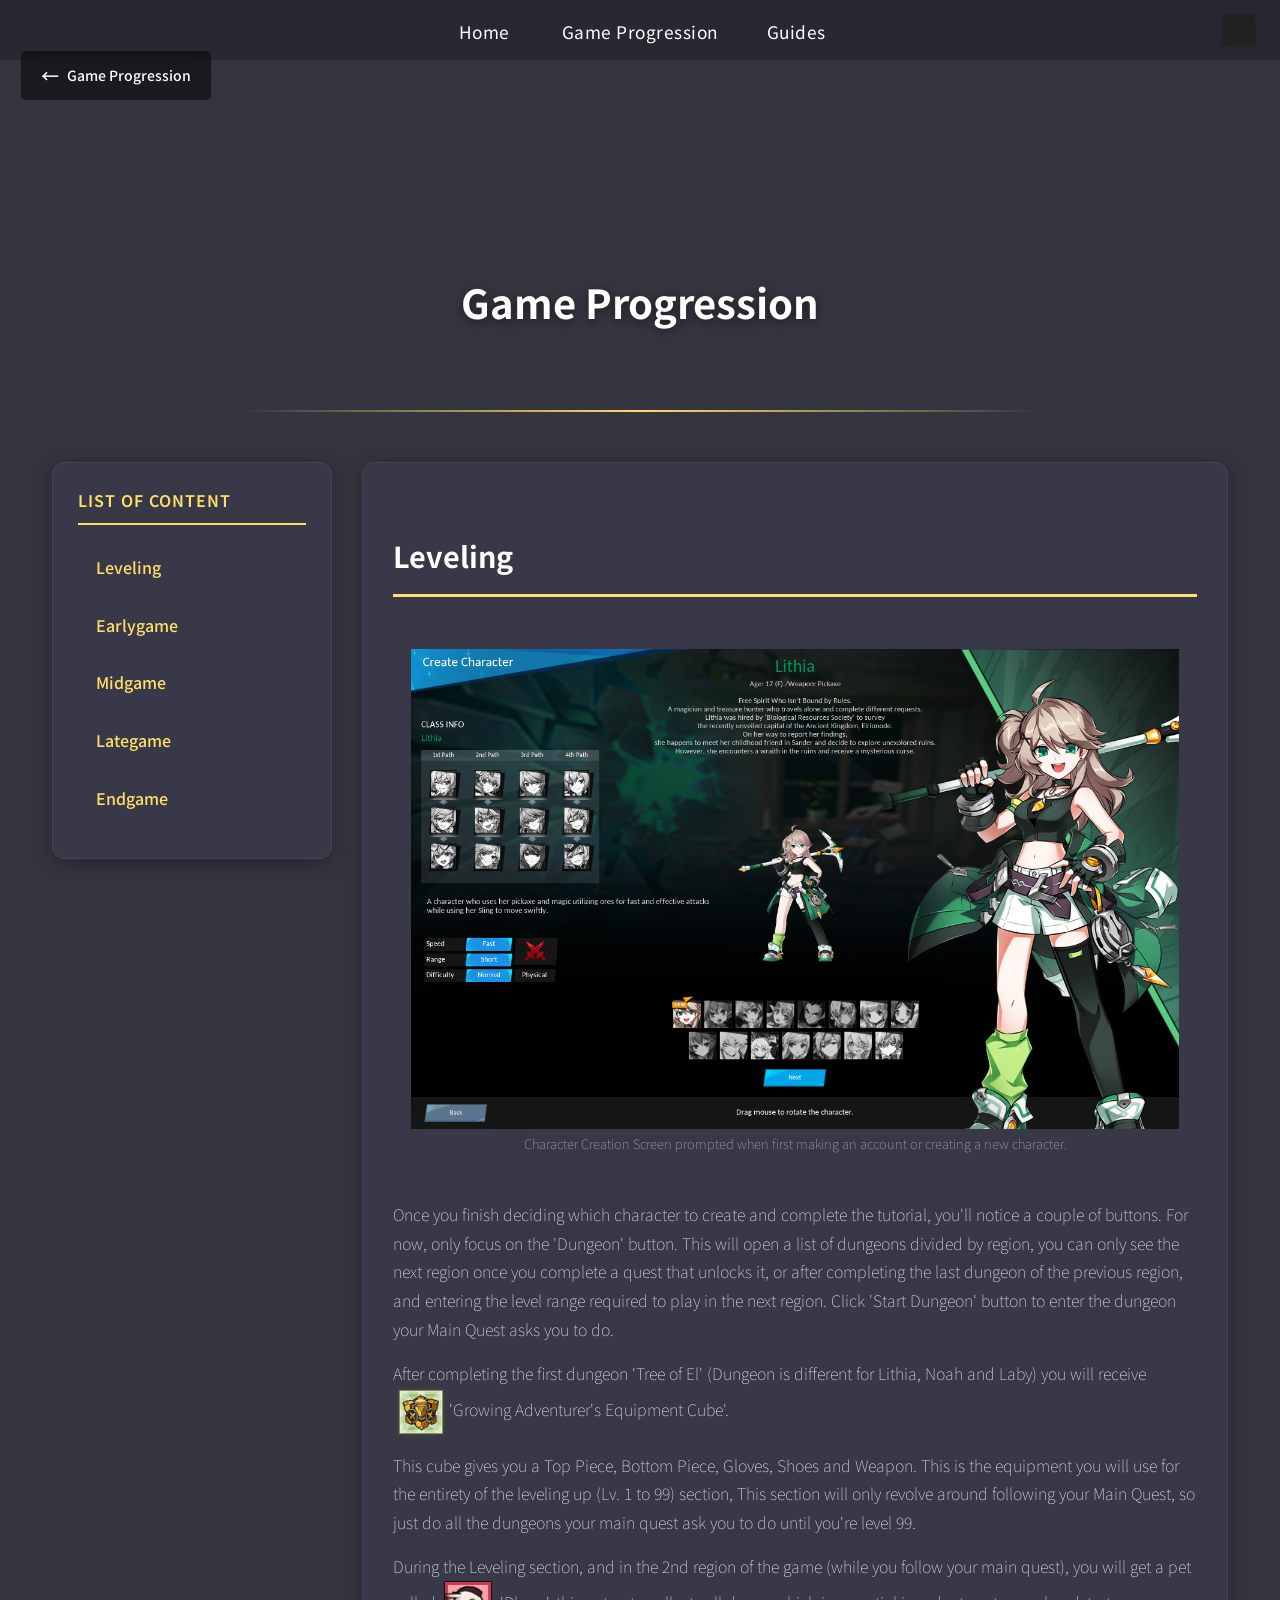
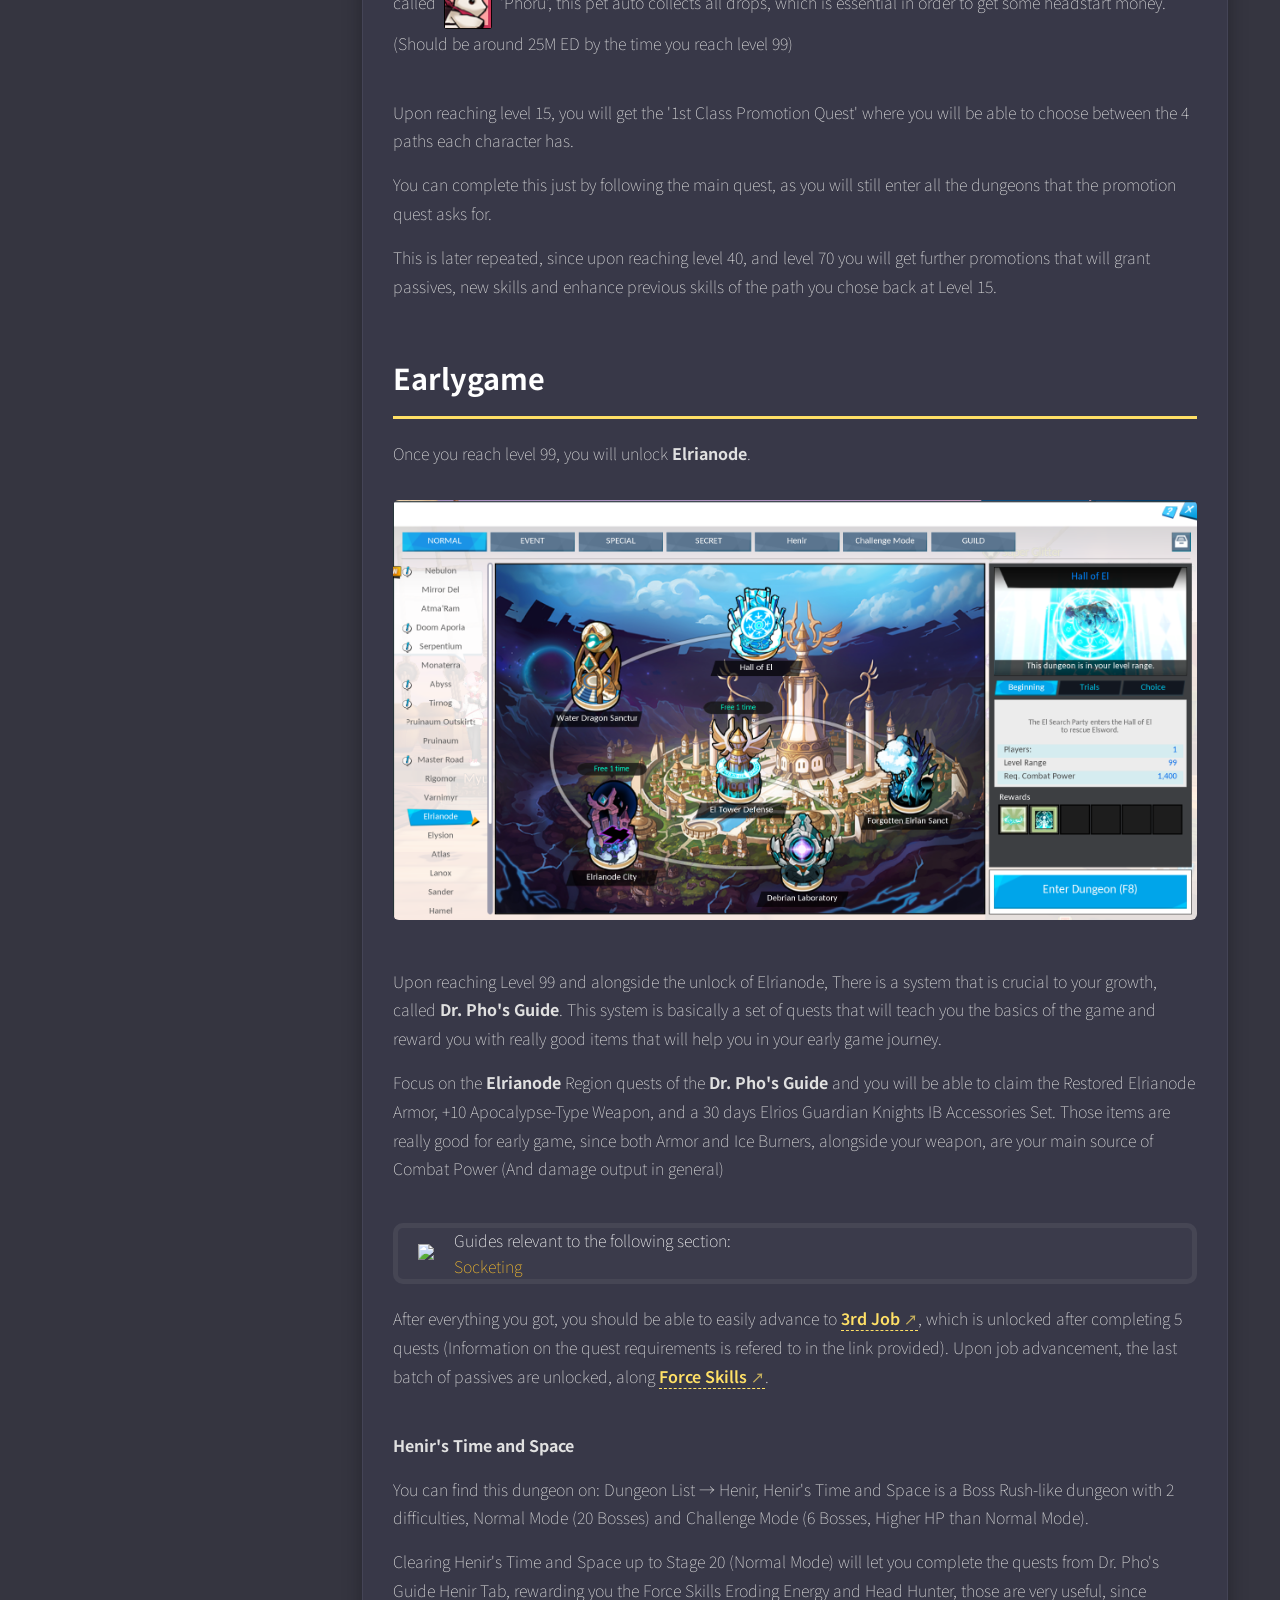
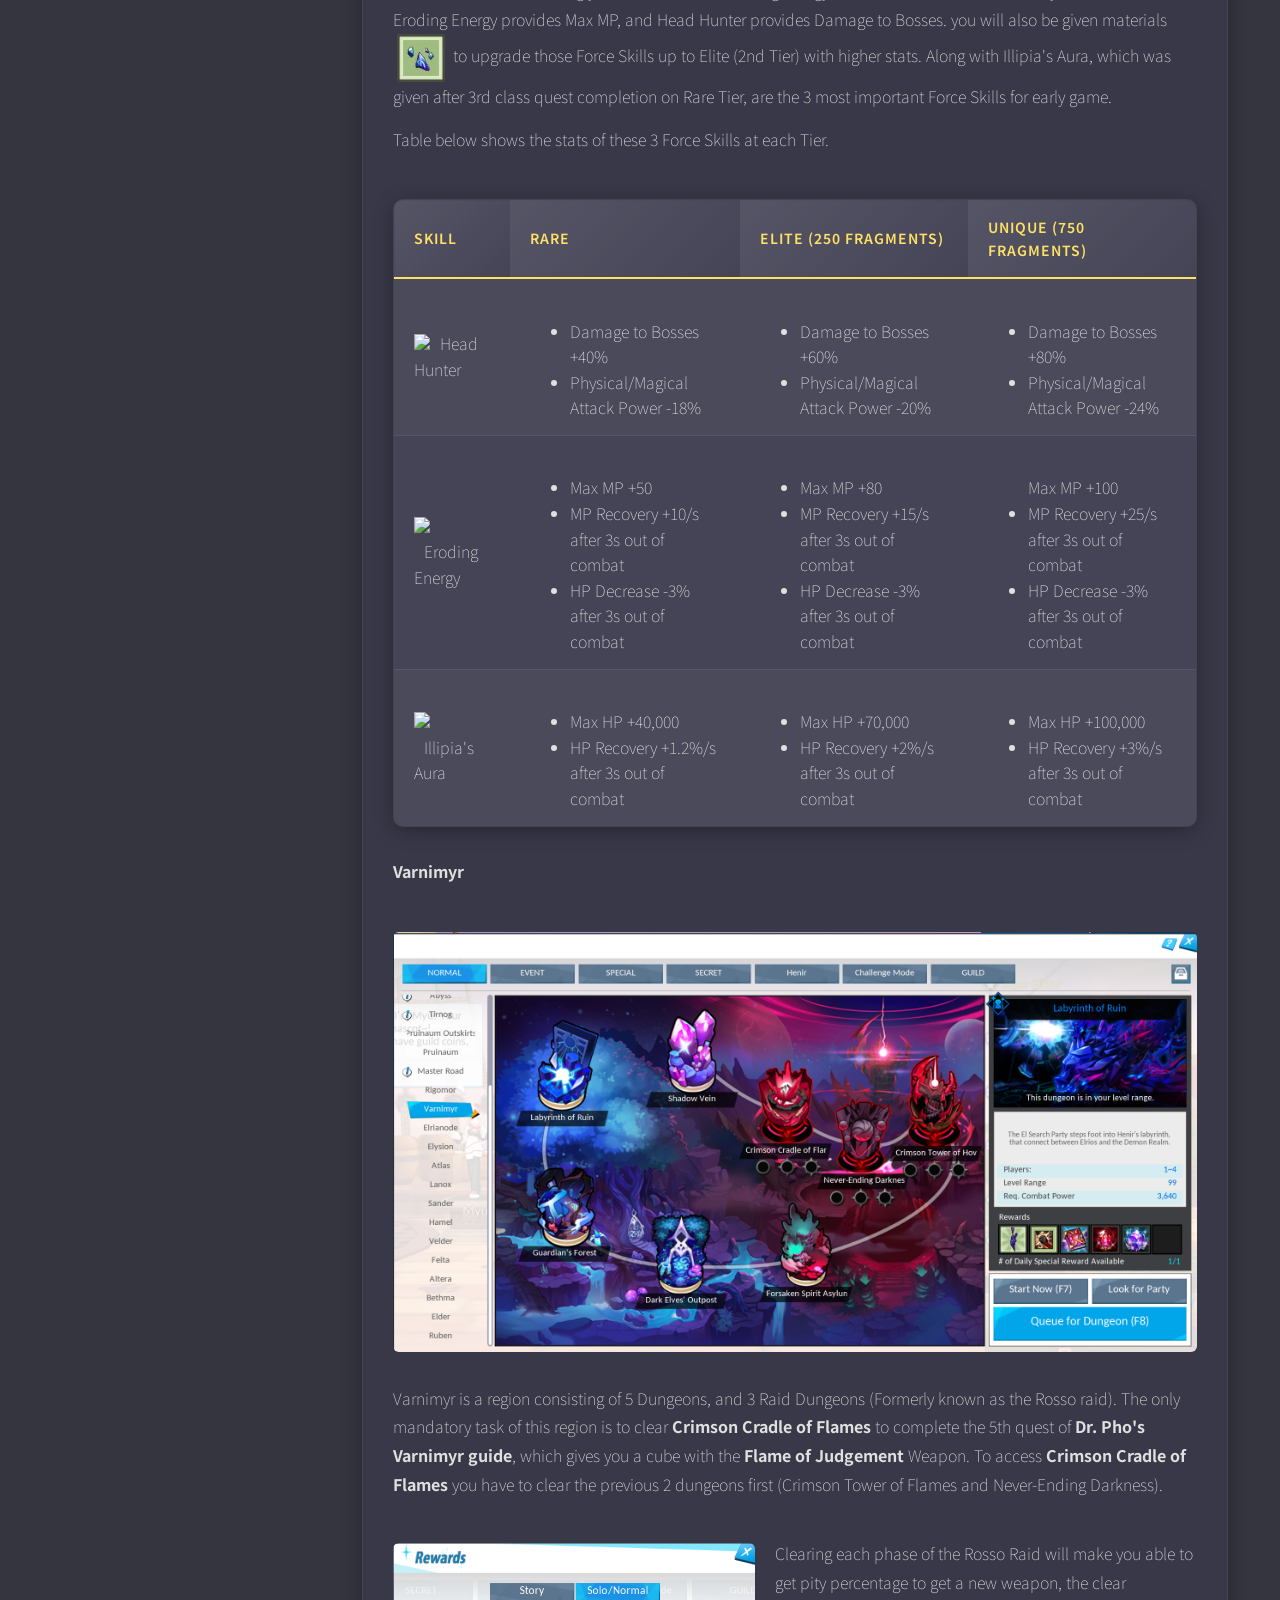
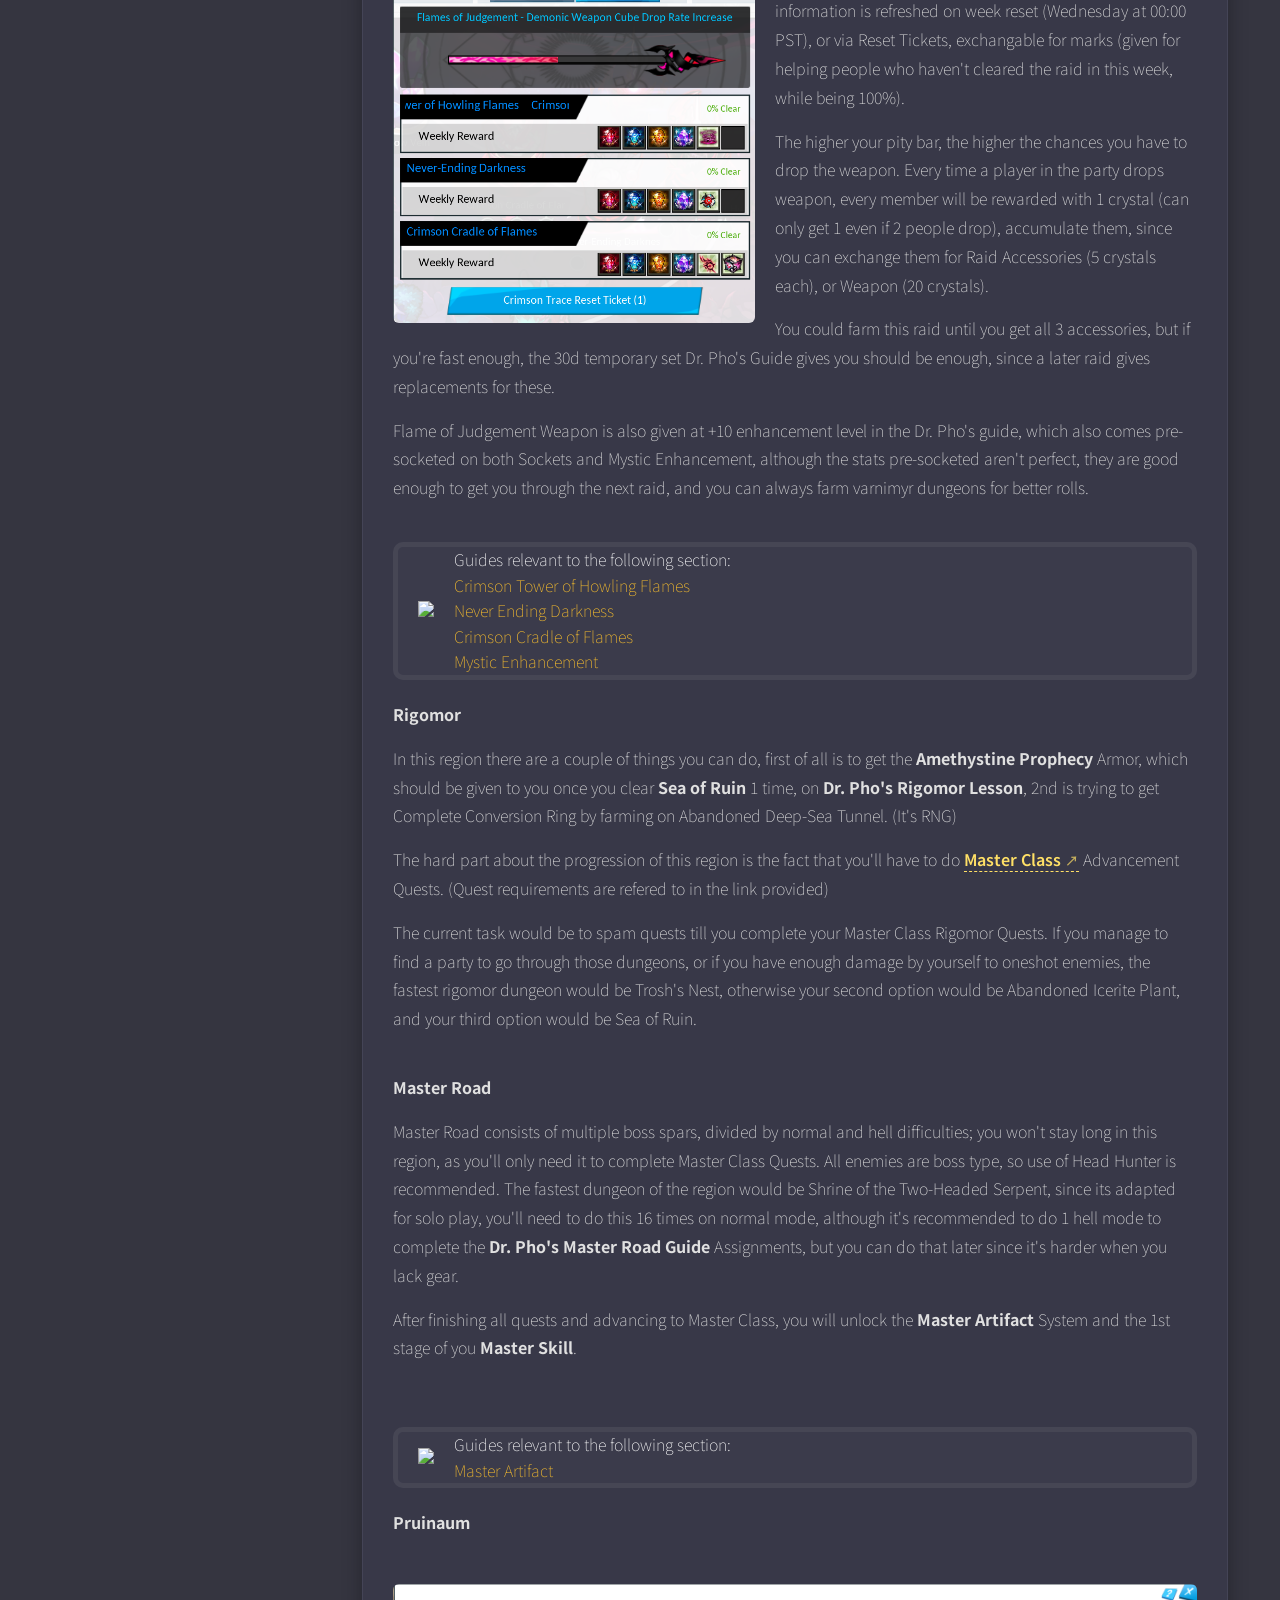
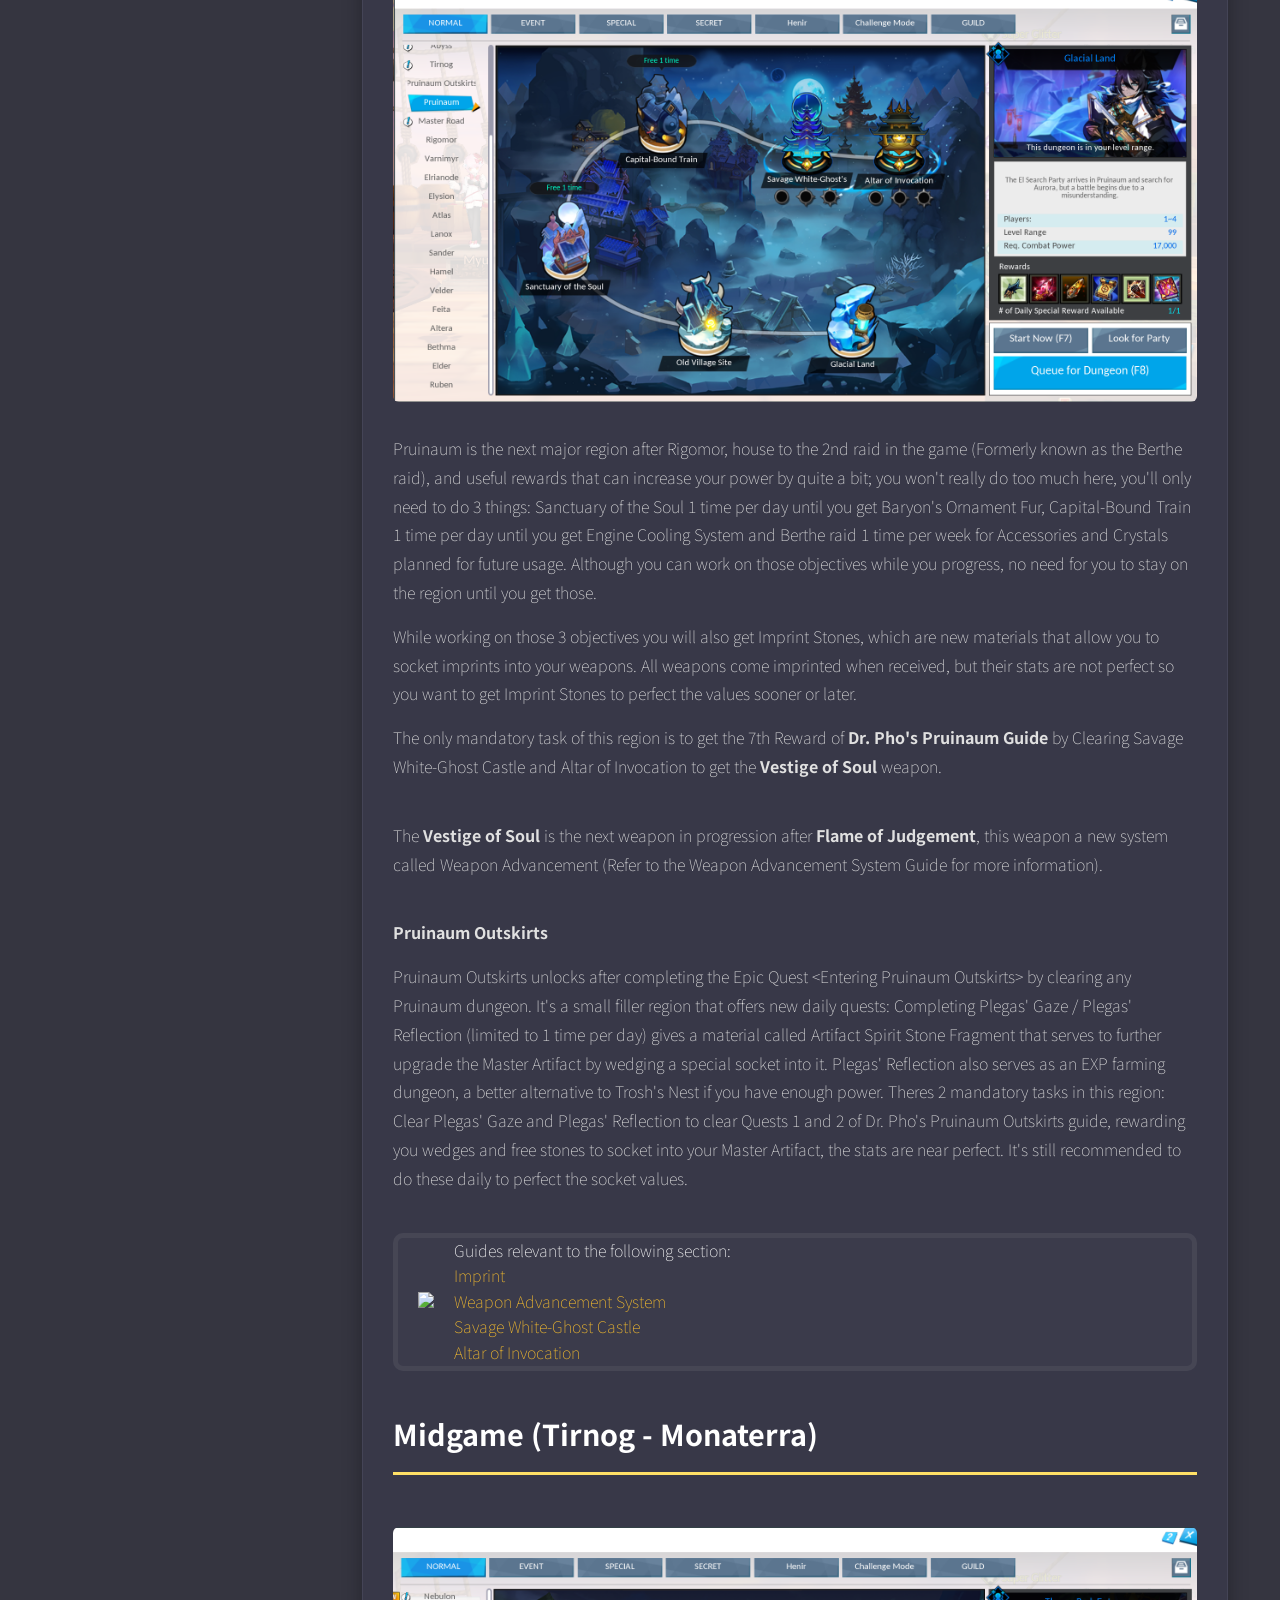
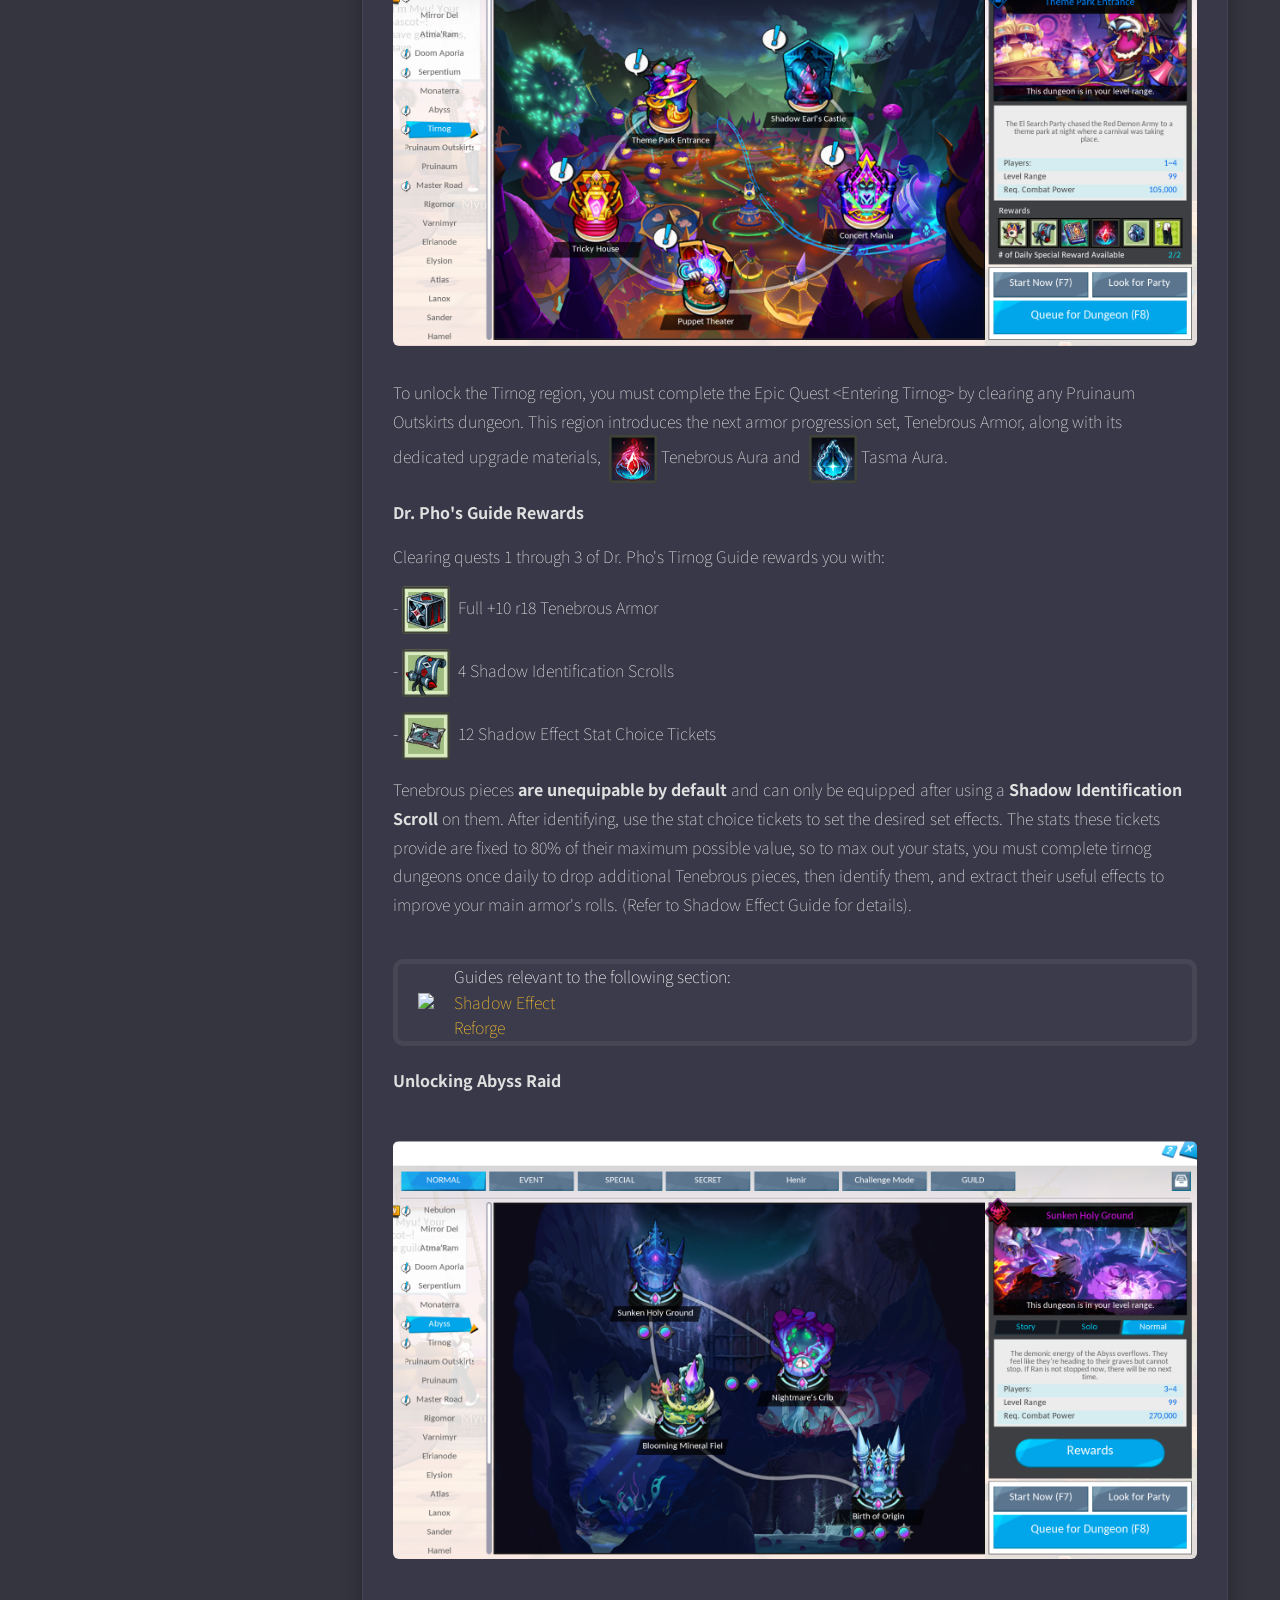
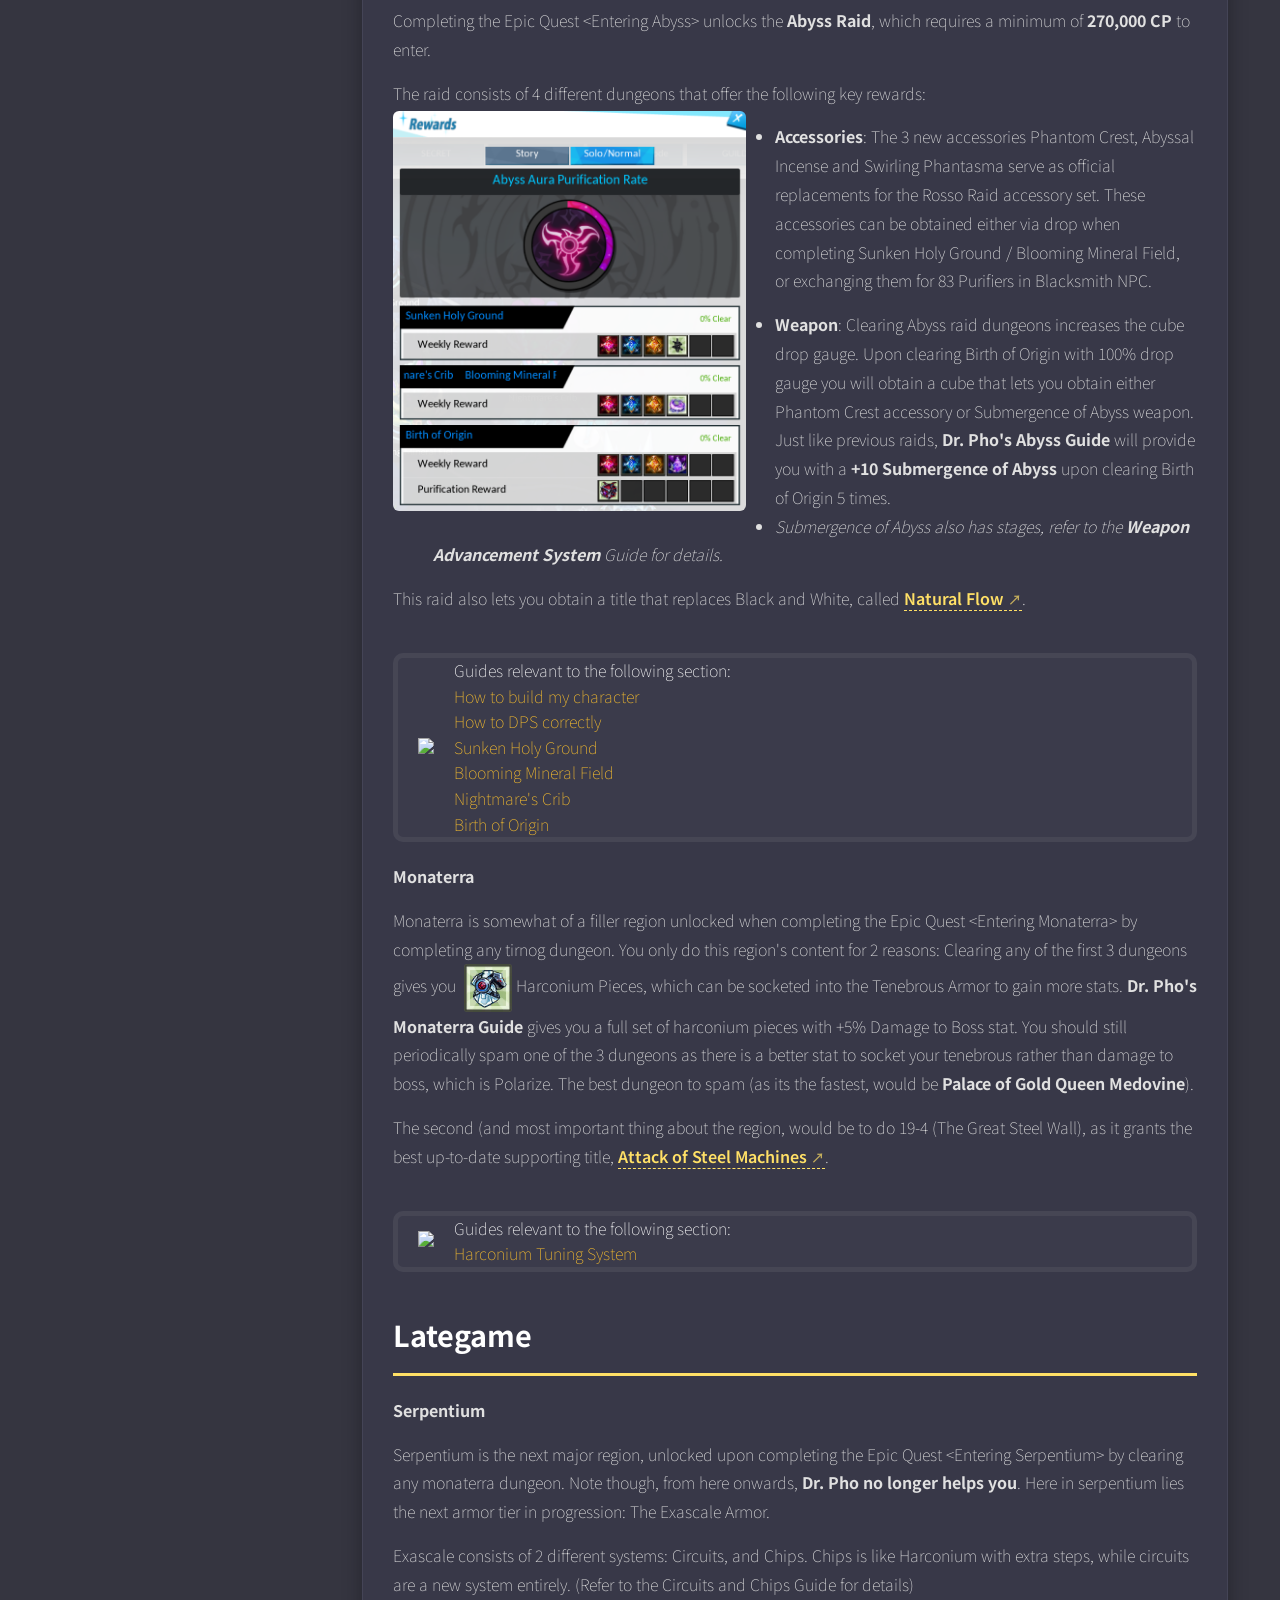
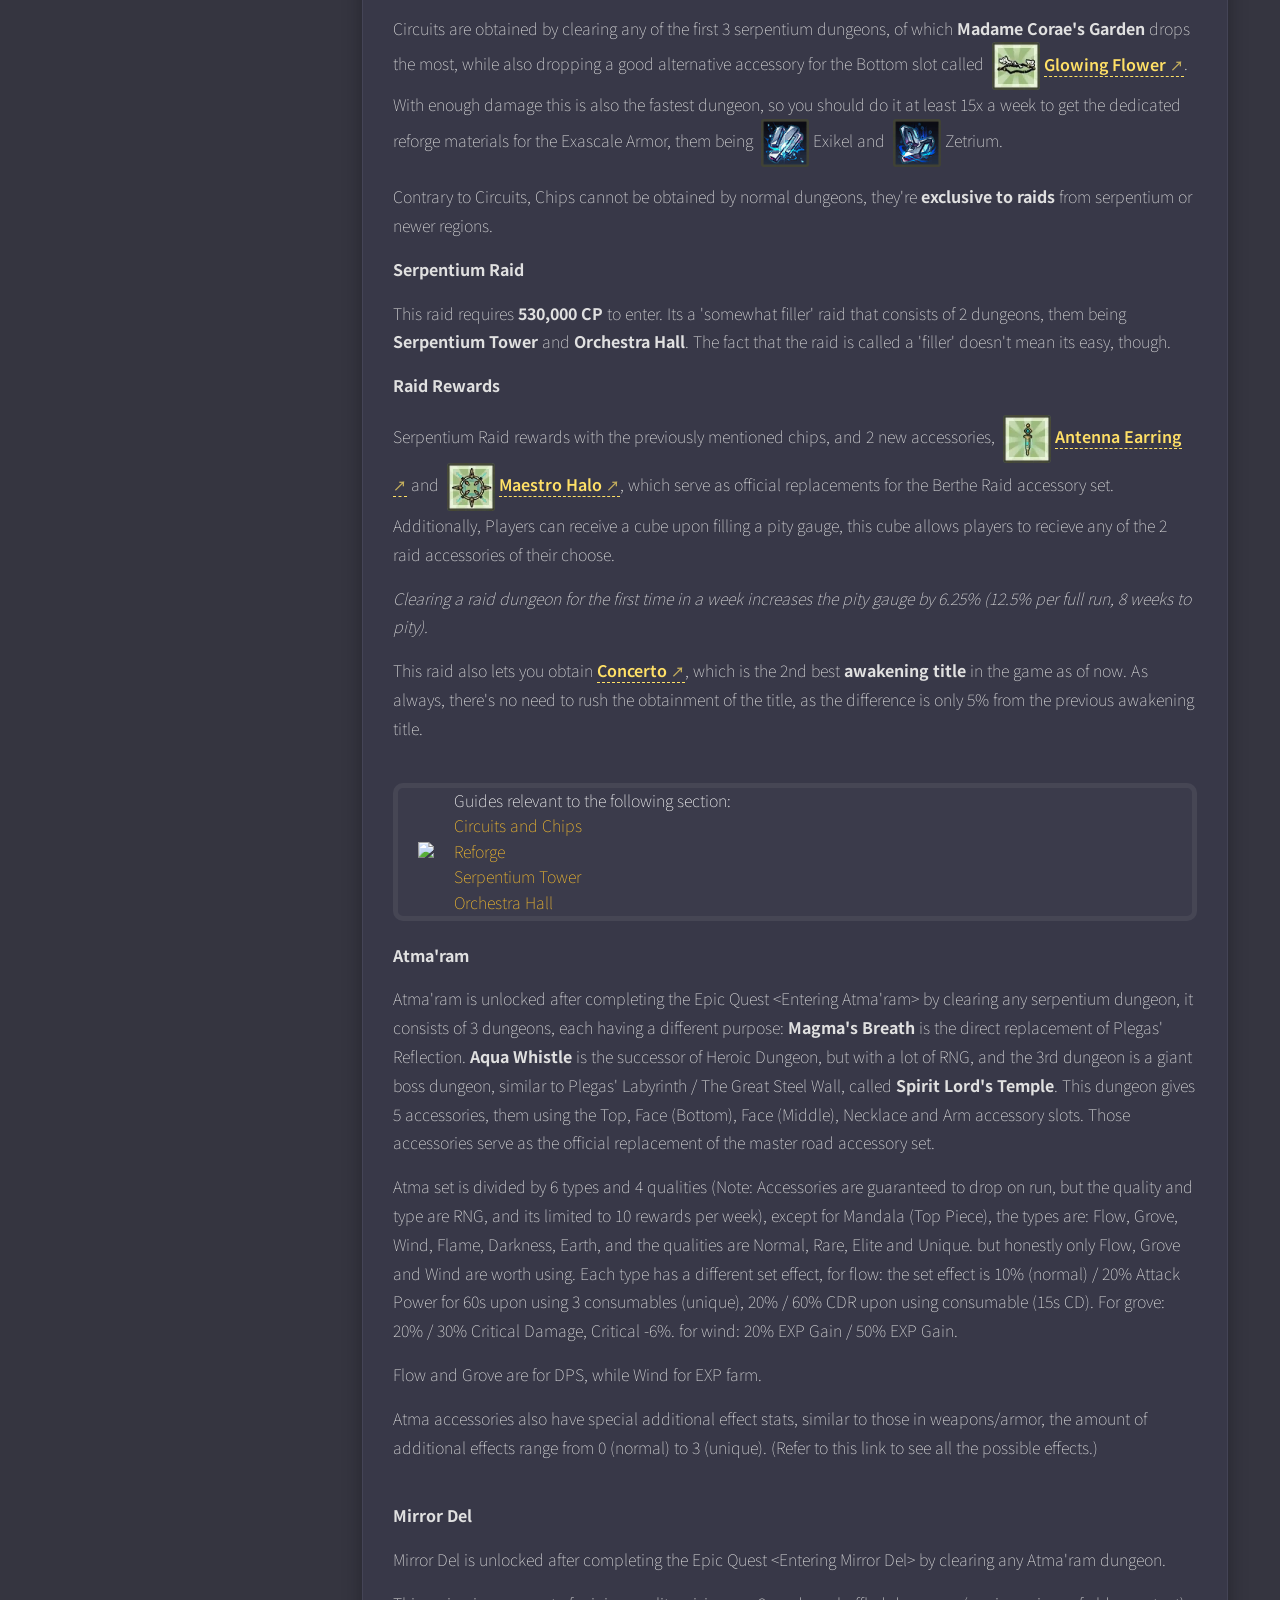
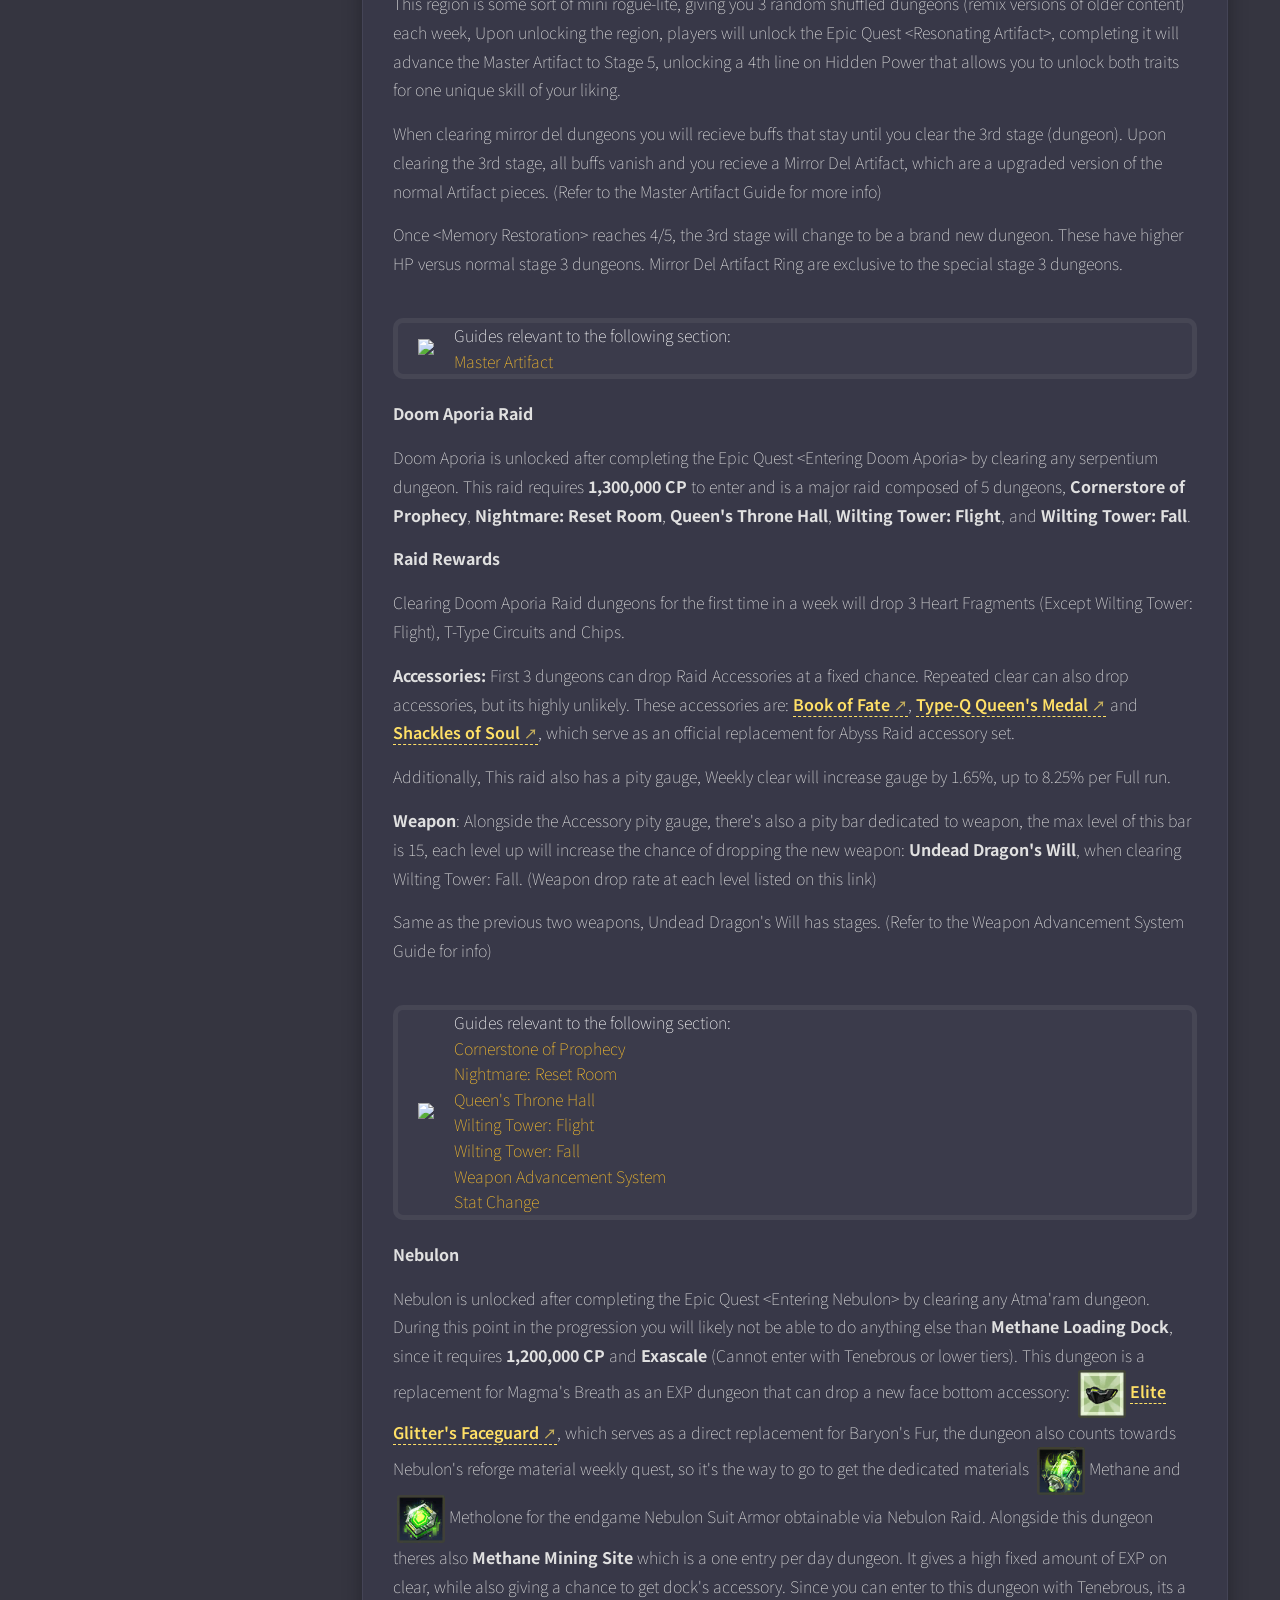
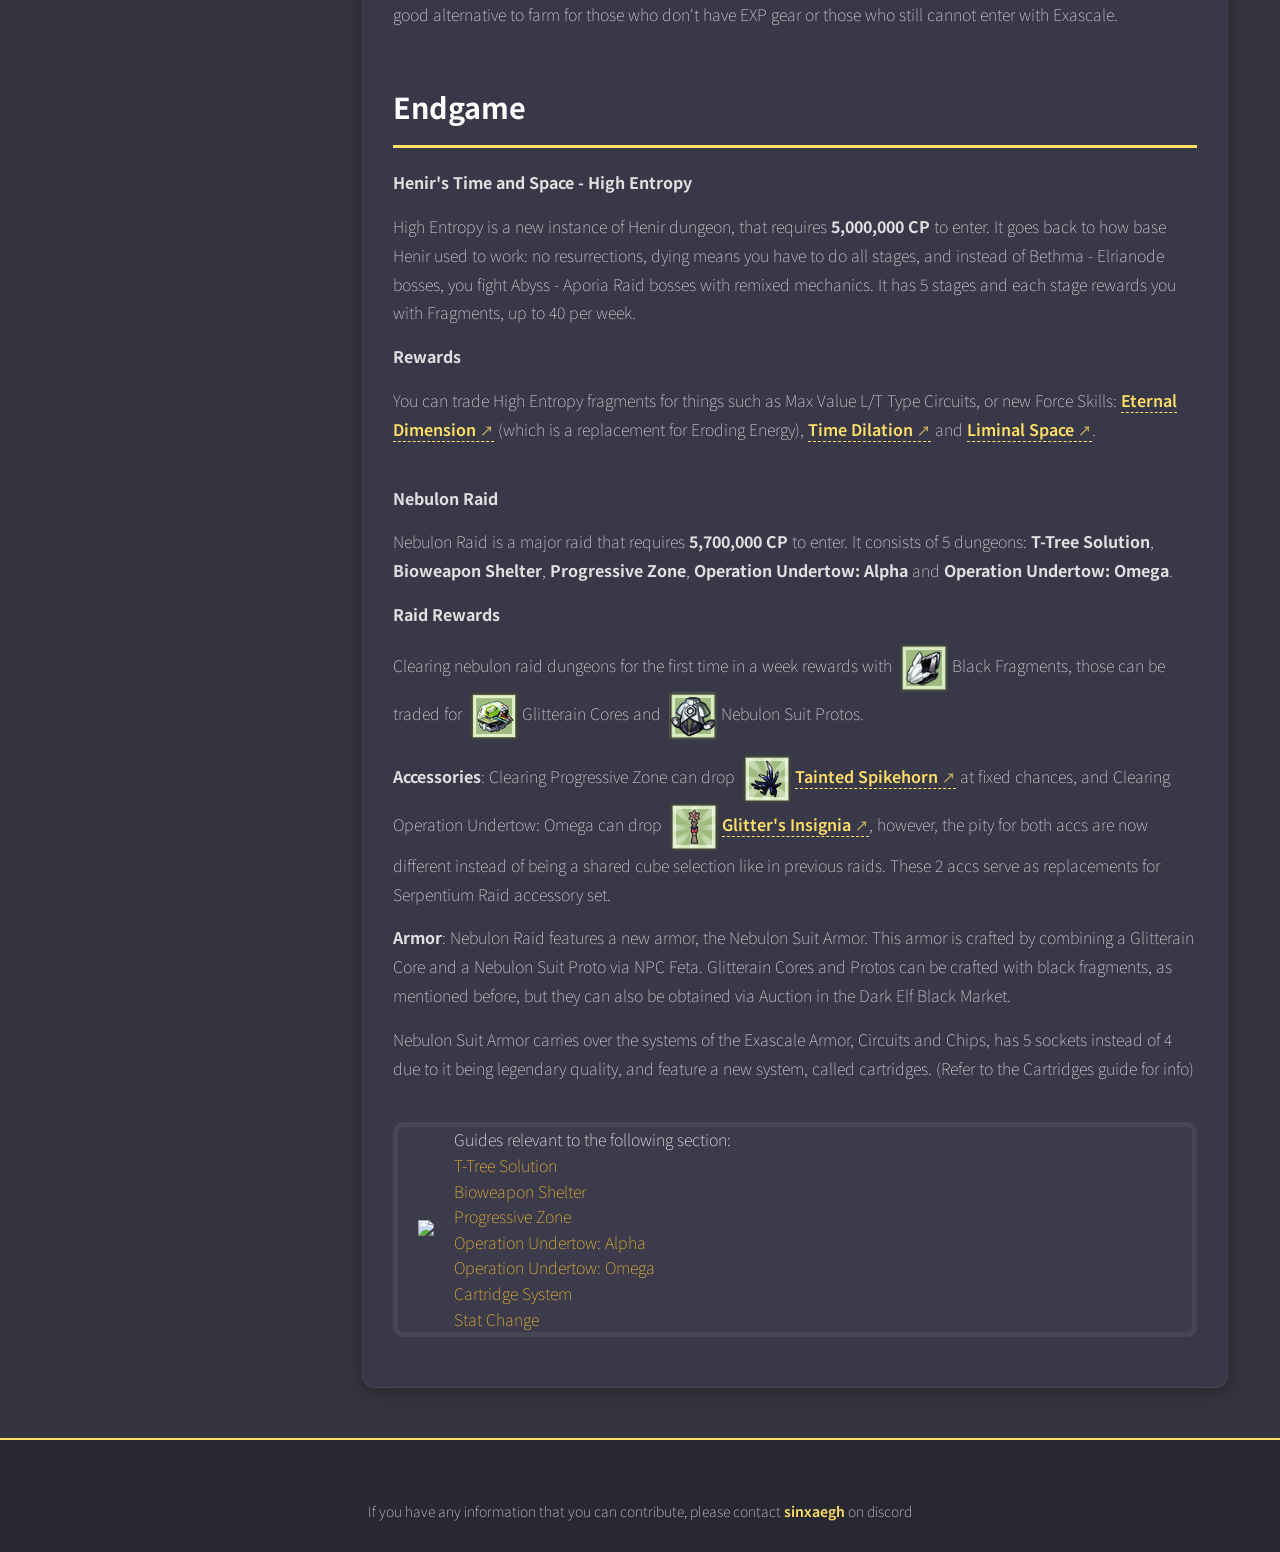
==== commit 22e91da6: "SMALL FIX asajklajskldjaskld" ====
--- a/prog/s1.html
+++ b/prog/s1.html
@@ -24,8 +24,7 @@
                     <a onclick="location.href='../prog.html'" id="goback" data-translate="general.back">&leftarrow; Game Progression</a> 
                 </div>
                 <div class="guidetitle" id="s1">
-                    <p class="stage" data-translate="stage1.title">Stage 1</p>
-                    <span data-translate="stage1.stage1_title">Level 1 to Level 99</span>
+                    <span data-translate="general.gp_title"></span>
                 </div><br>
                 <hr class="q2q4divider">
                 <div class="trueguide">
--- a/main.css
+++ b/main.css
@@ -2248,6 +2248,11 @@
     }
 }
 
+.mechname {
+    font-size: xx-large;
+    width: fit-content;
+}
+
 .sub-mech {
     margin: 12px 0 12px 16px;
     padding: 12px 16px;
@@ -3198,10 +3203,6 @@
     .mechgif, .mechname, .mechforcedat, .mechfollowup {
         display: inline-block;
     }
-    .mechname {
-        font-size: xx-large;
-        width: fit-content;
-    }
     .mechforcedat, .mechfollowup {
         color: var(--primary-light);
         font-size: 16px;
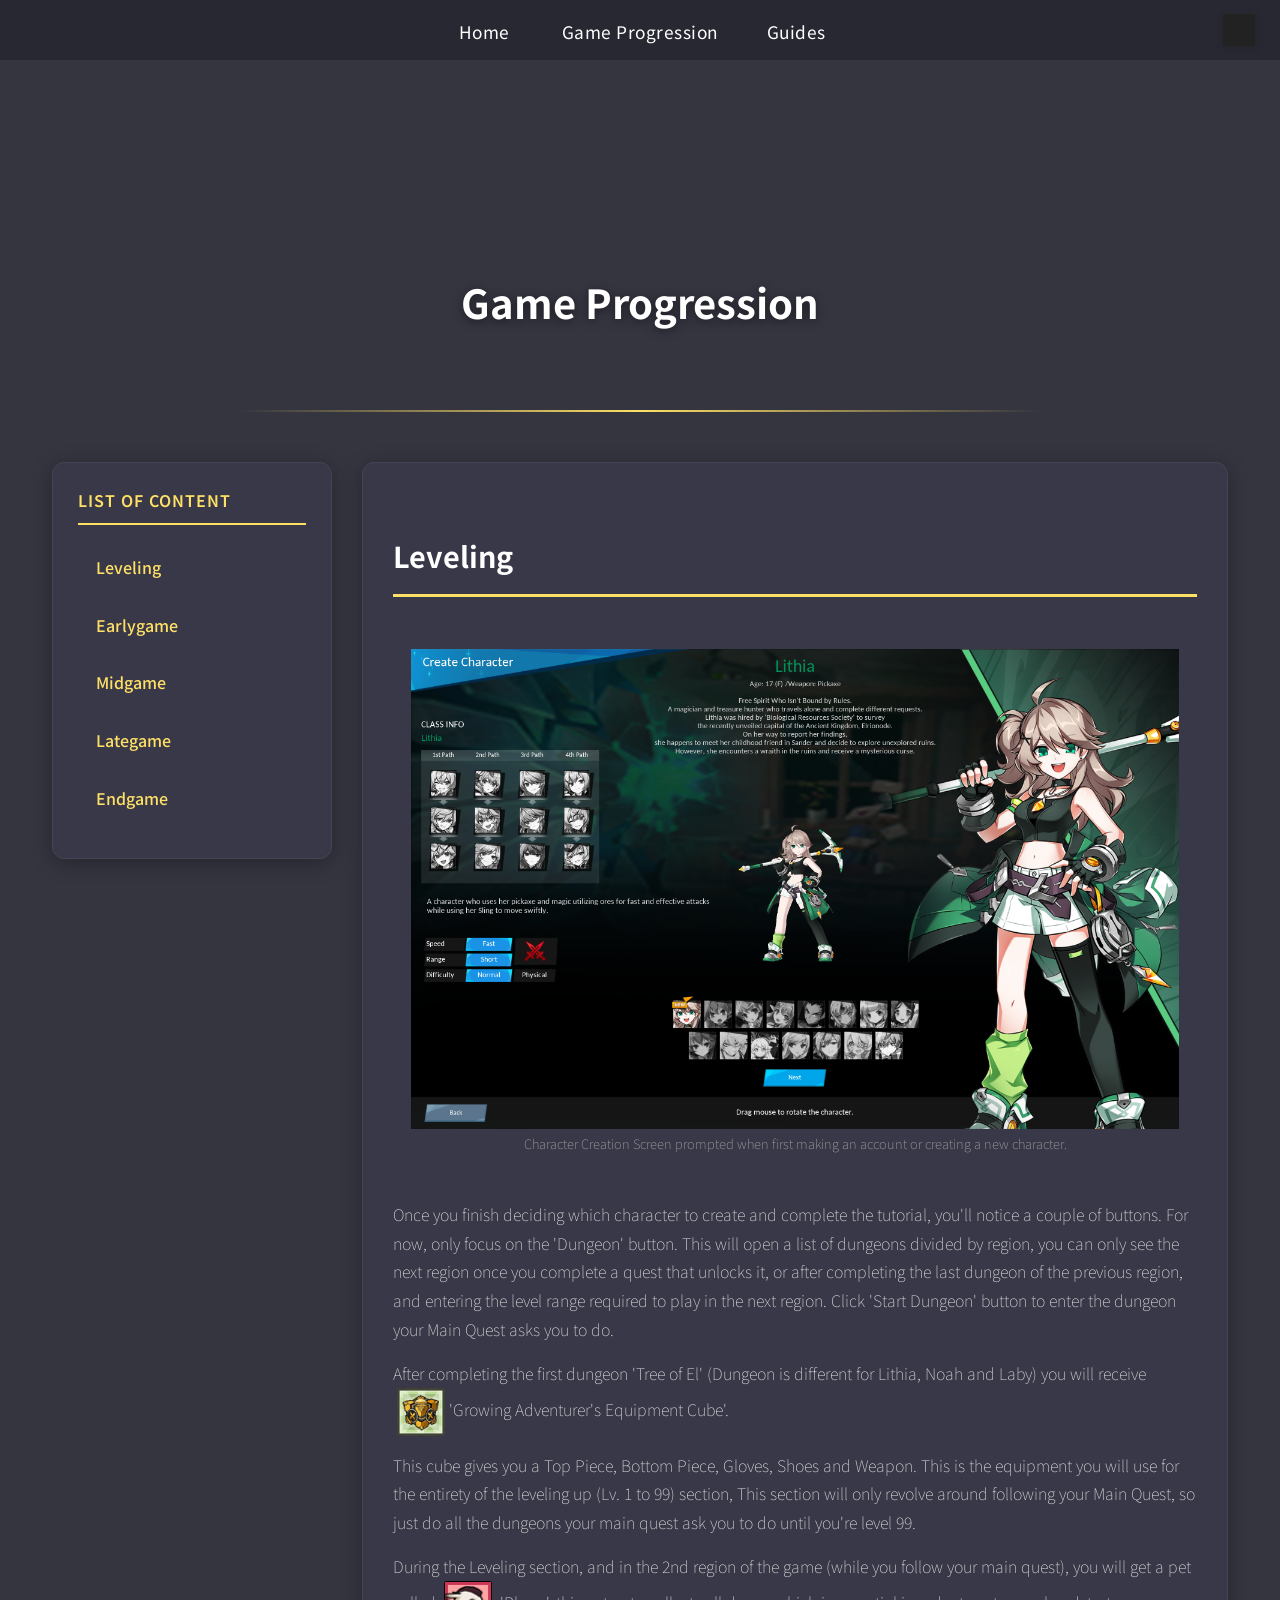
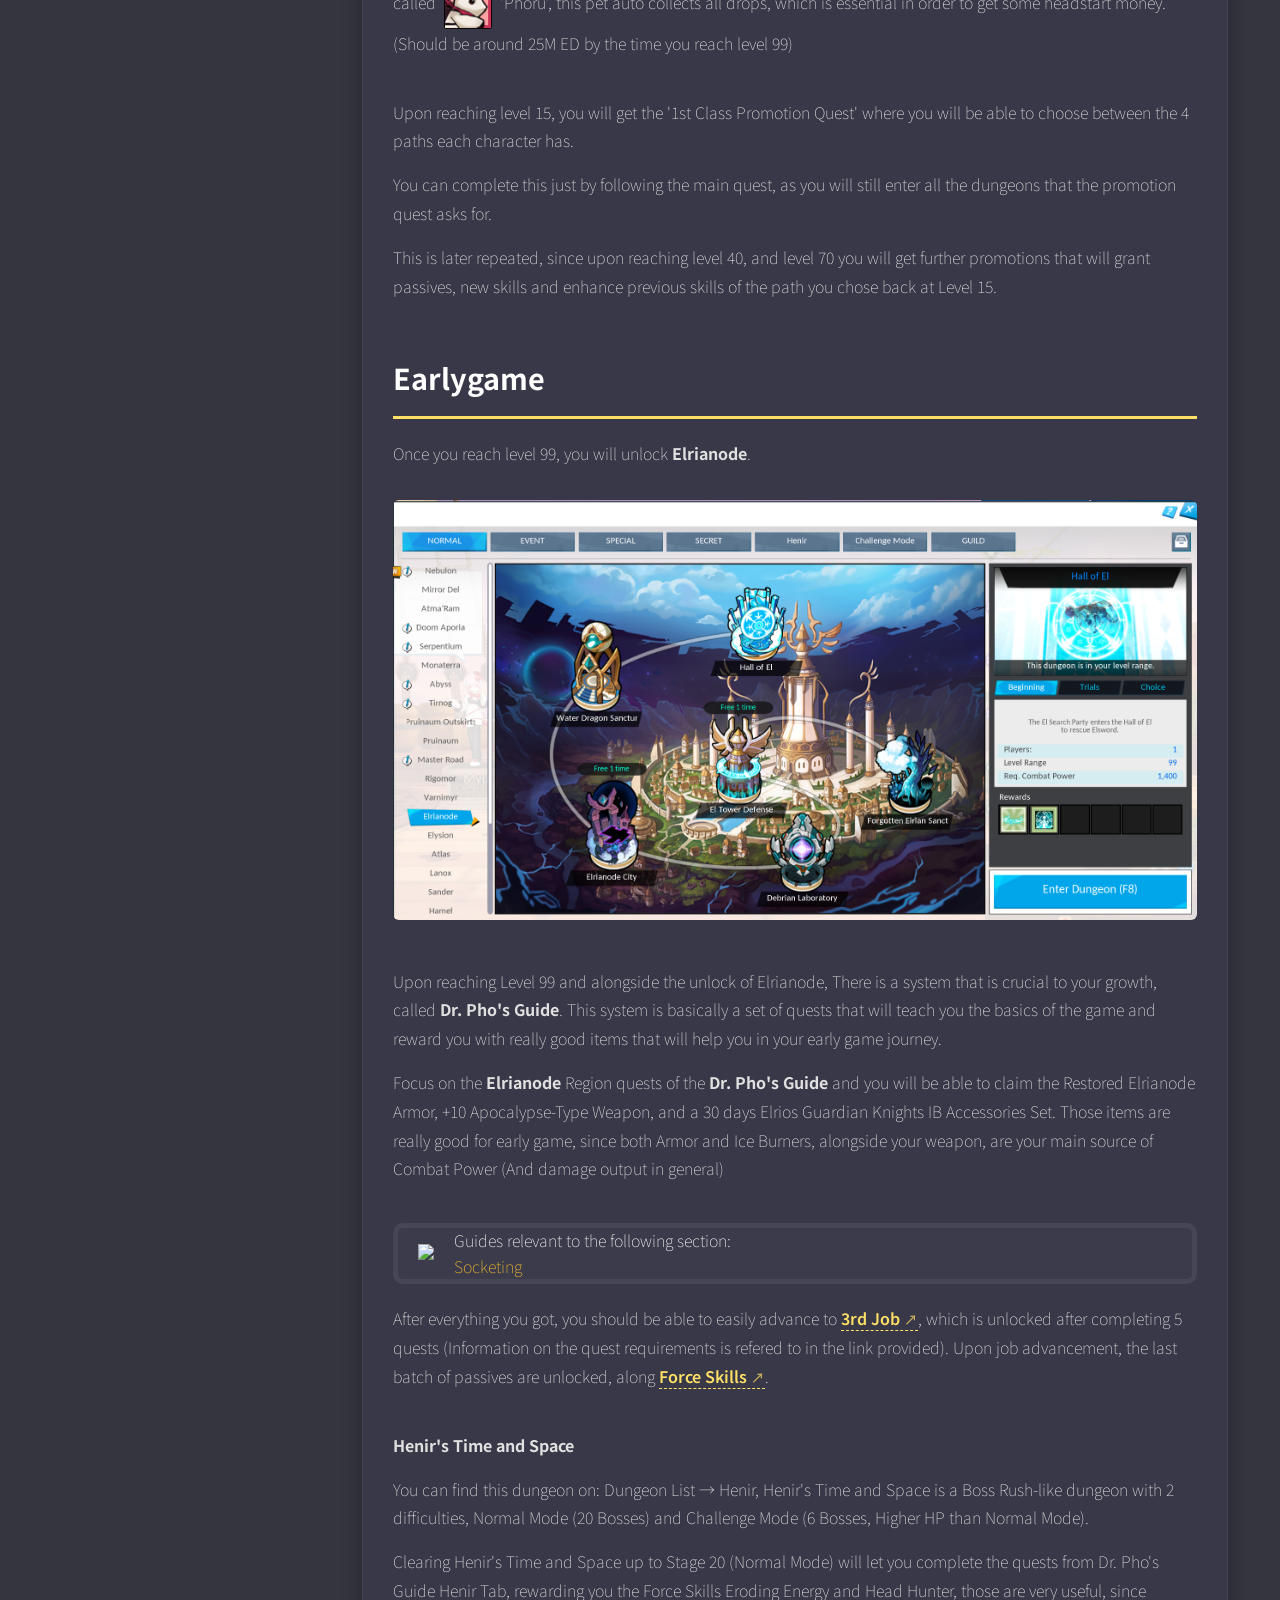
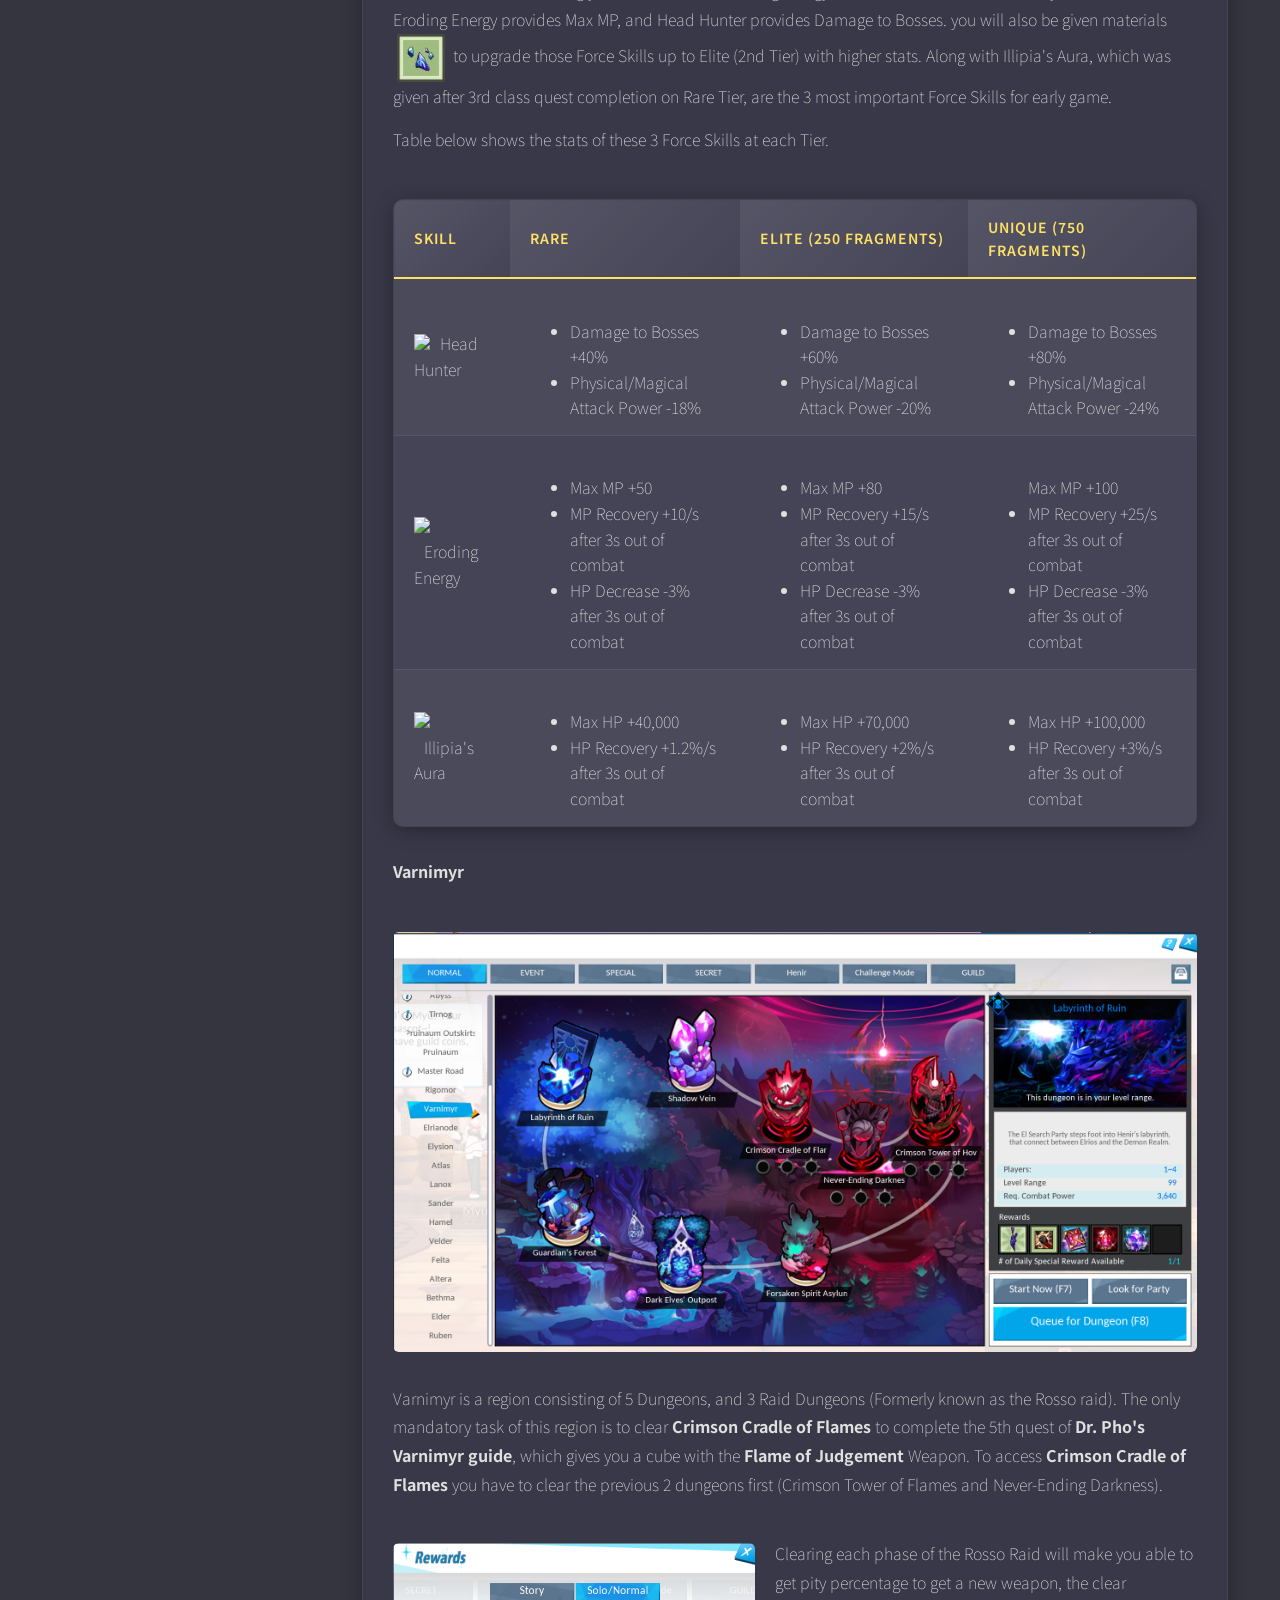
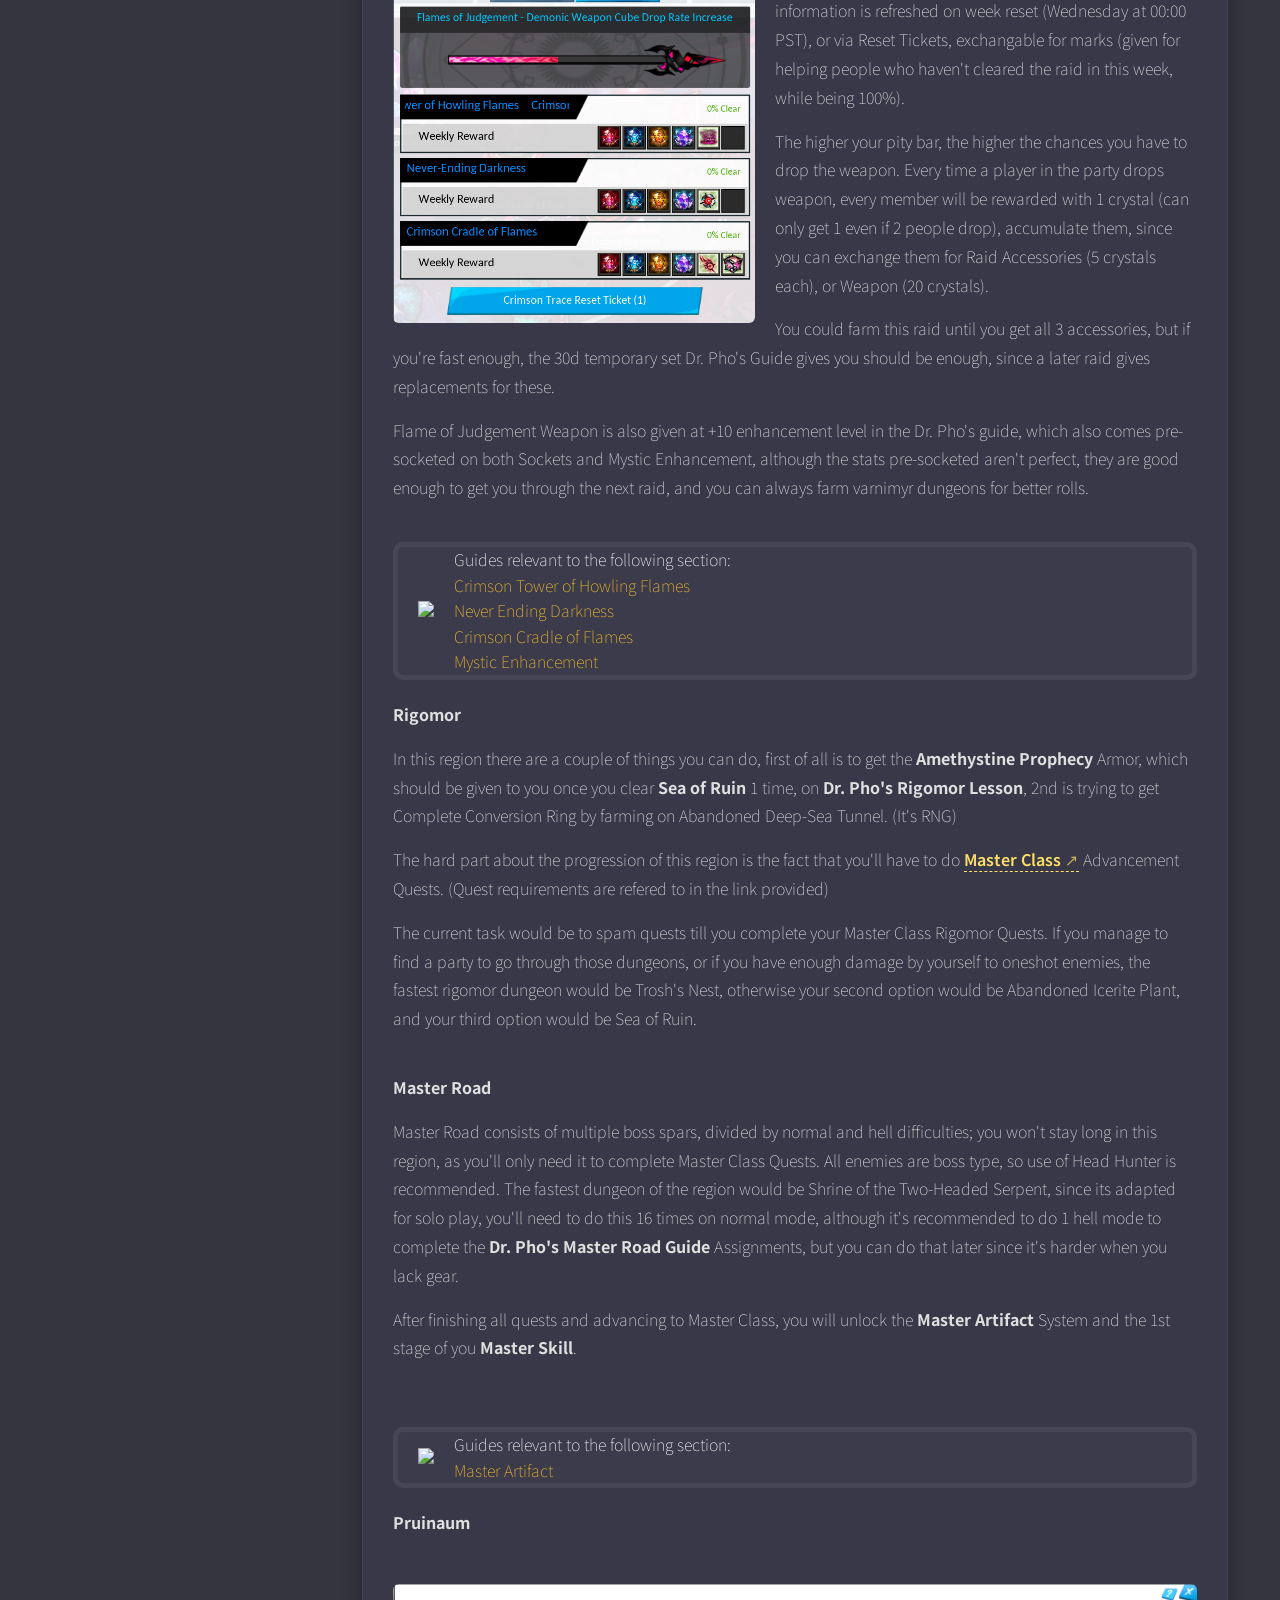
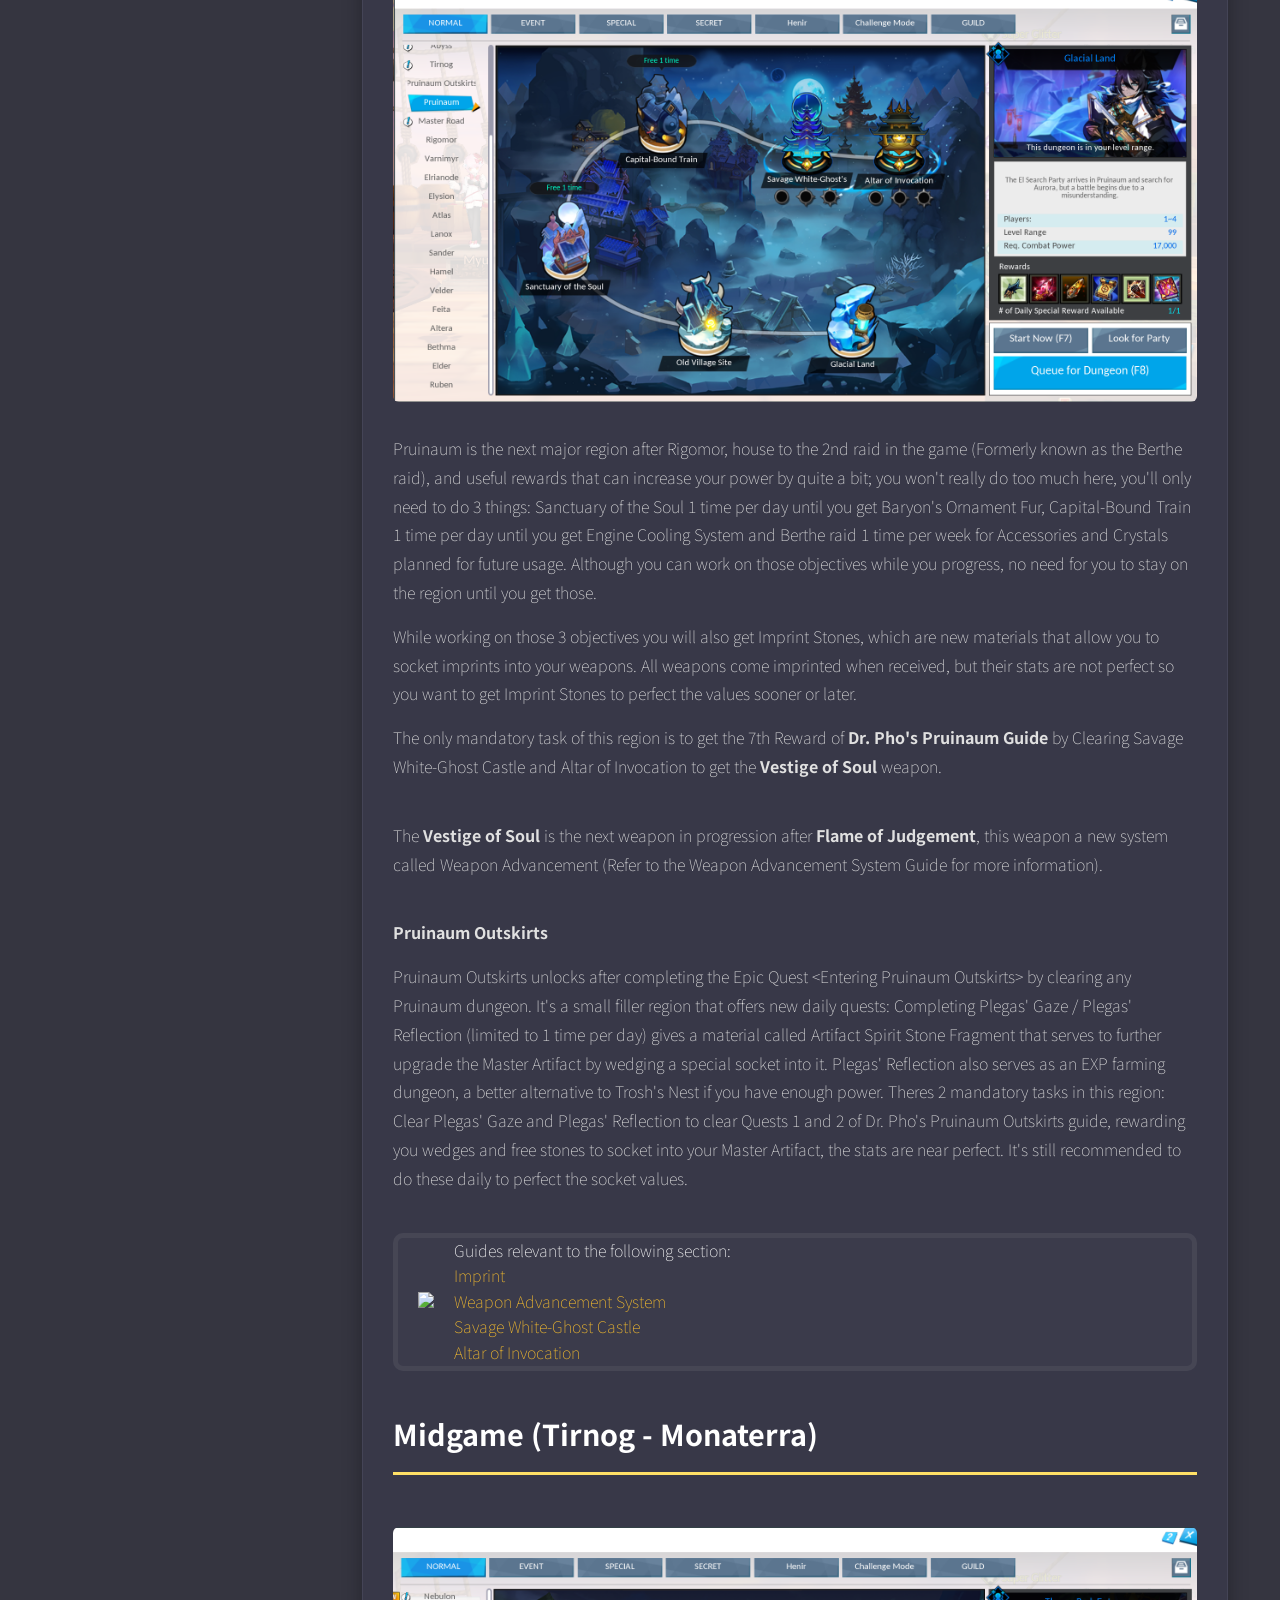
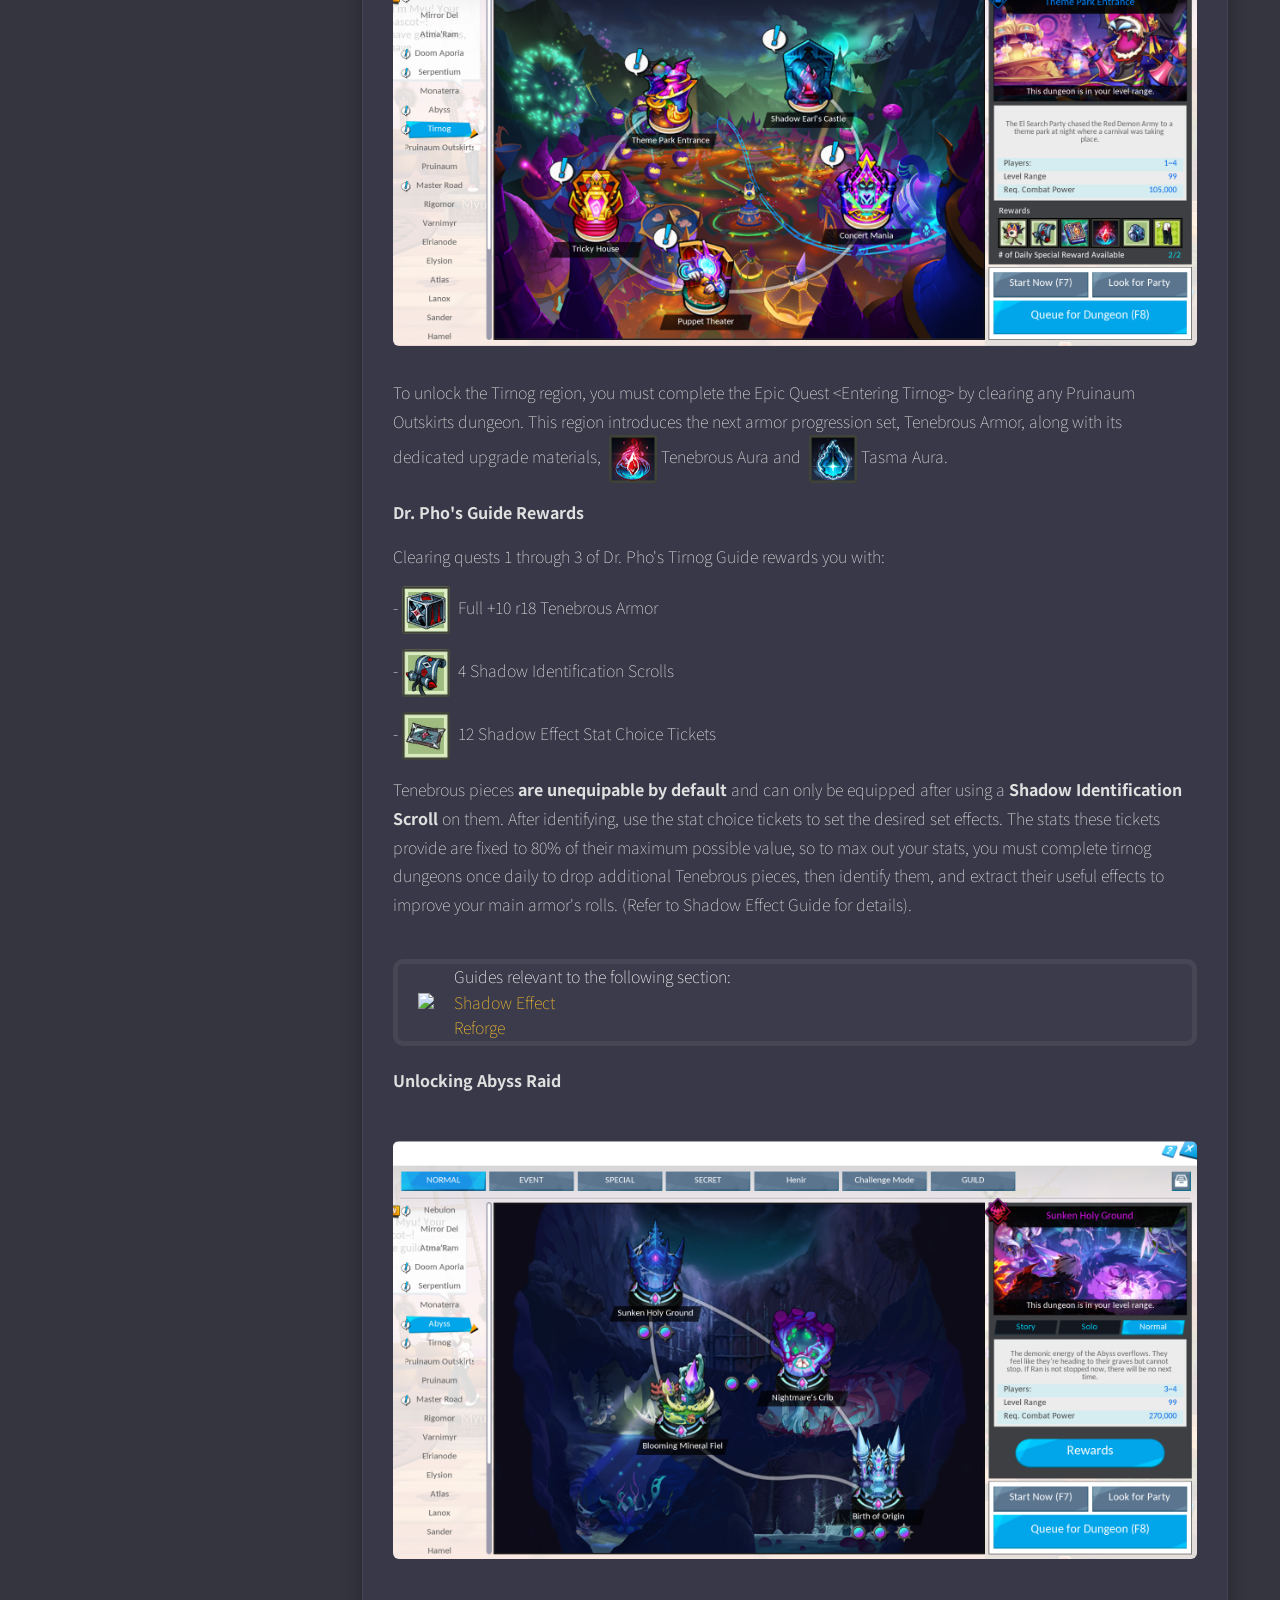
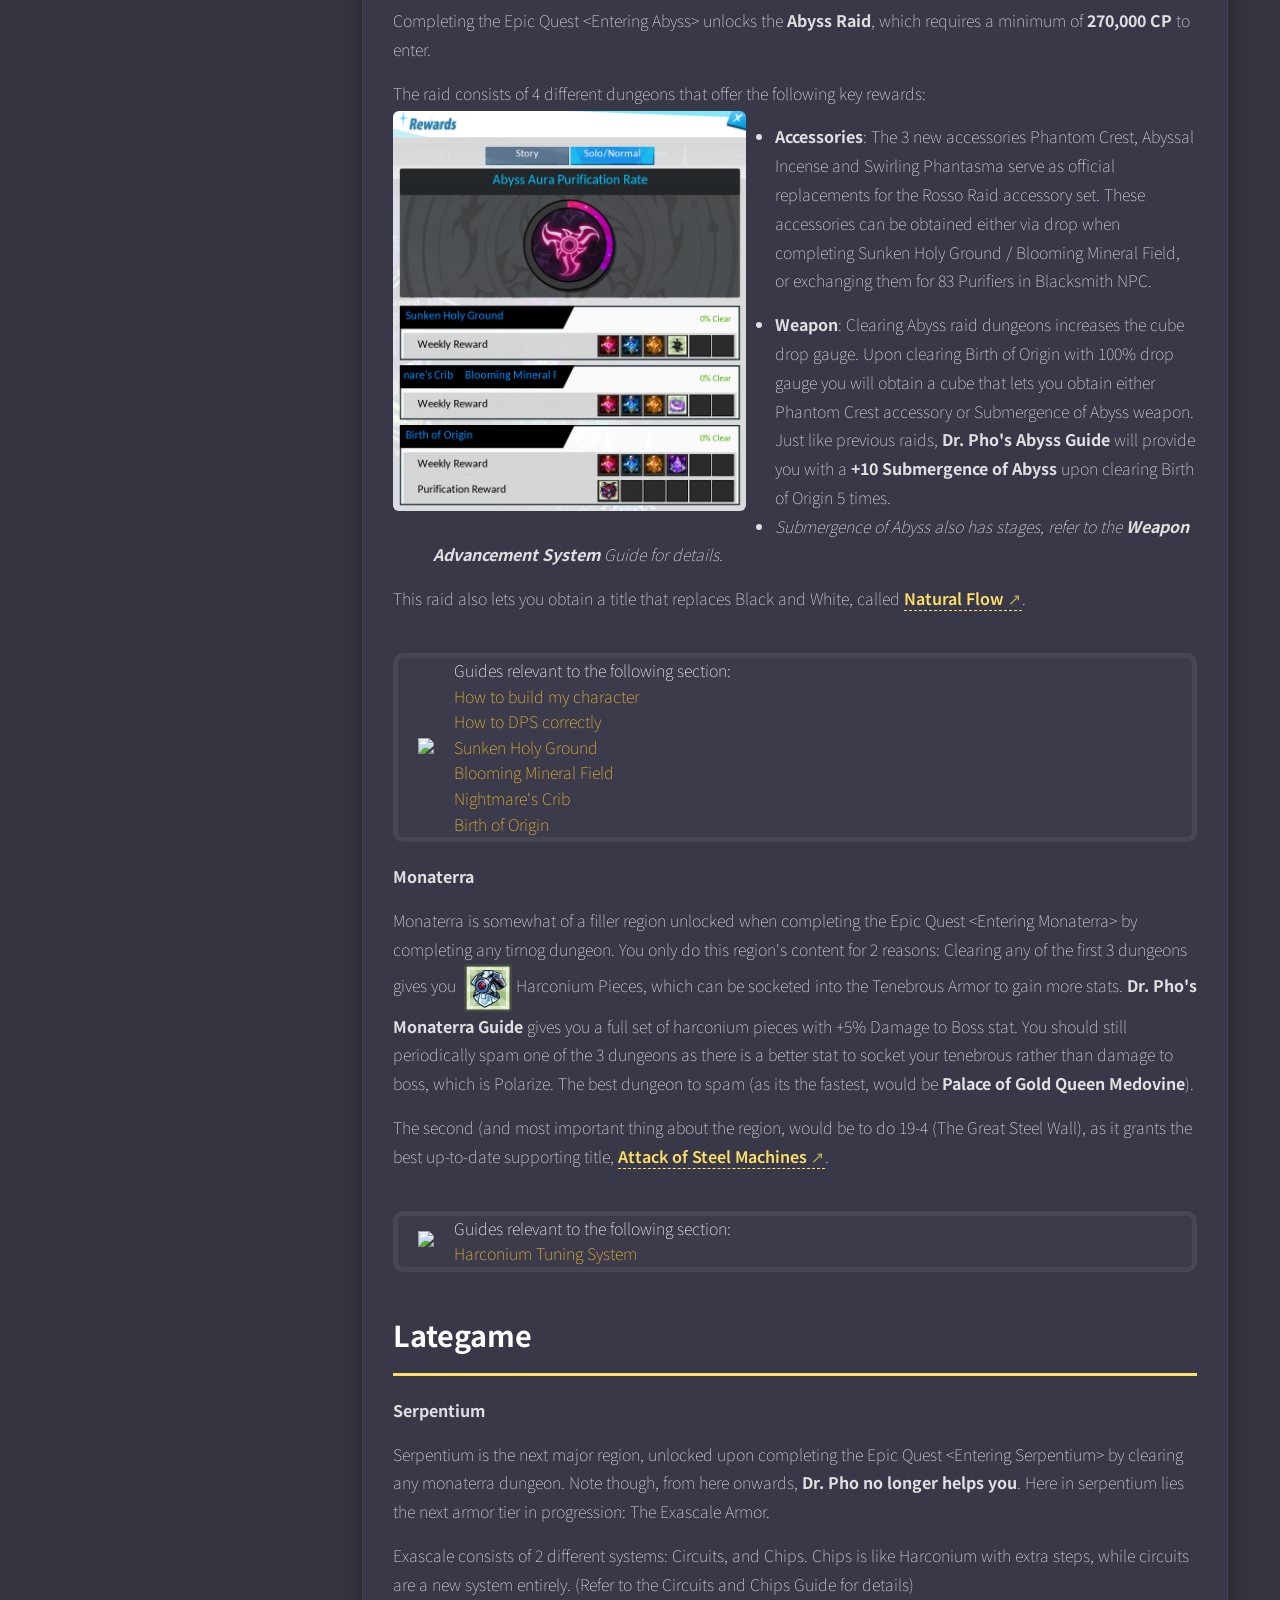
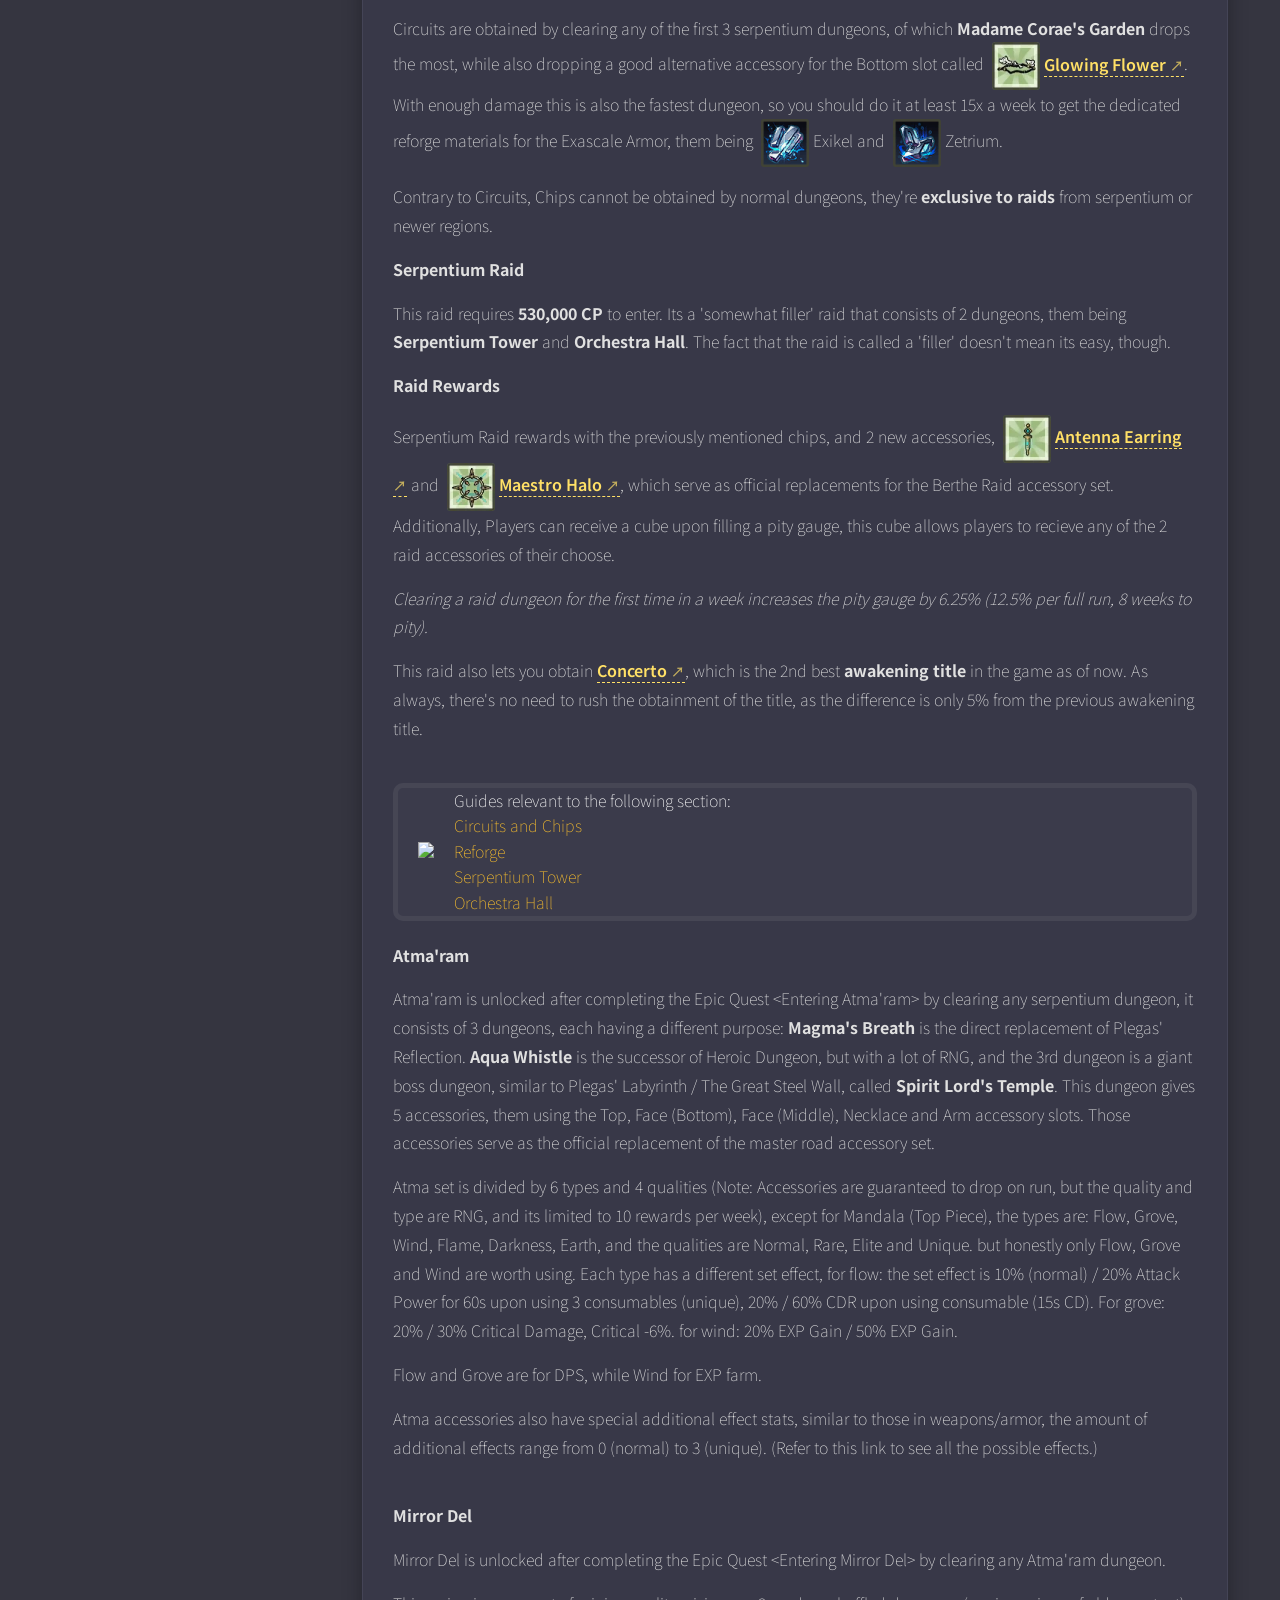
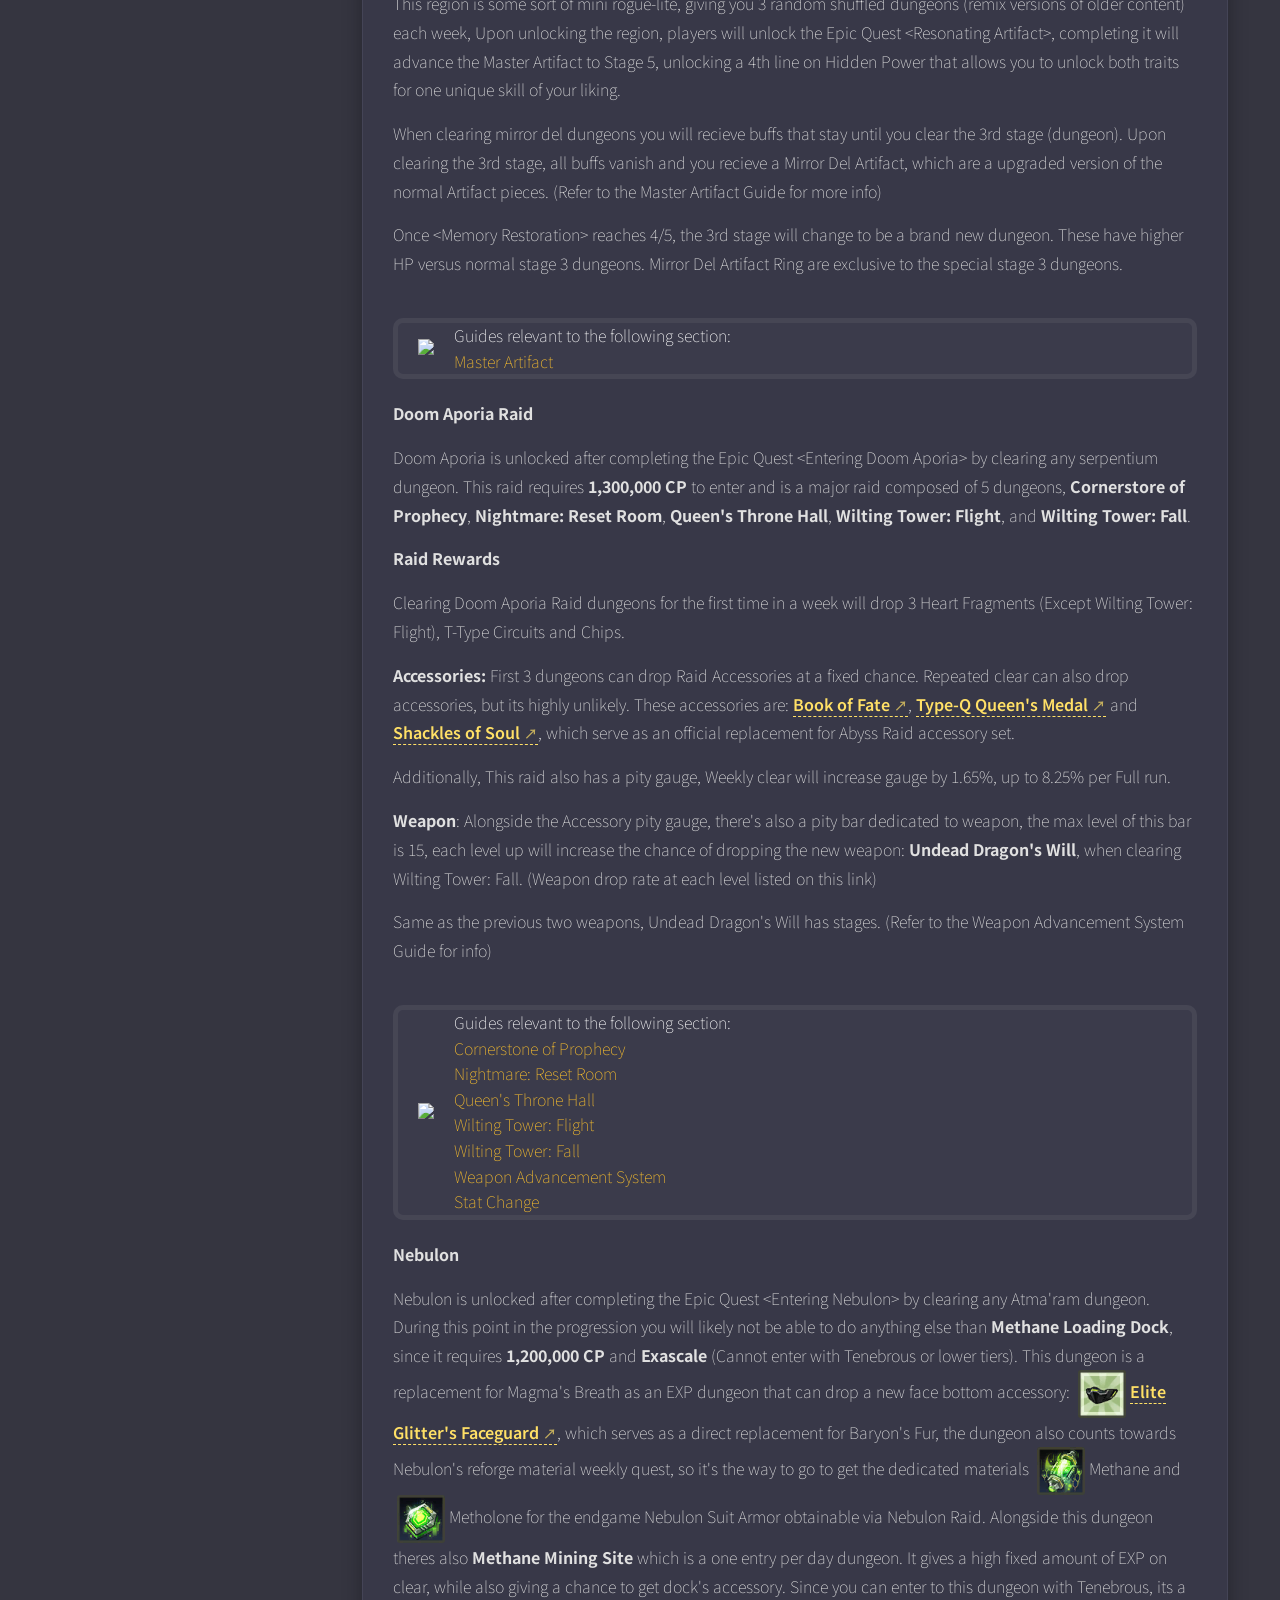
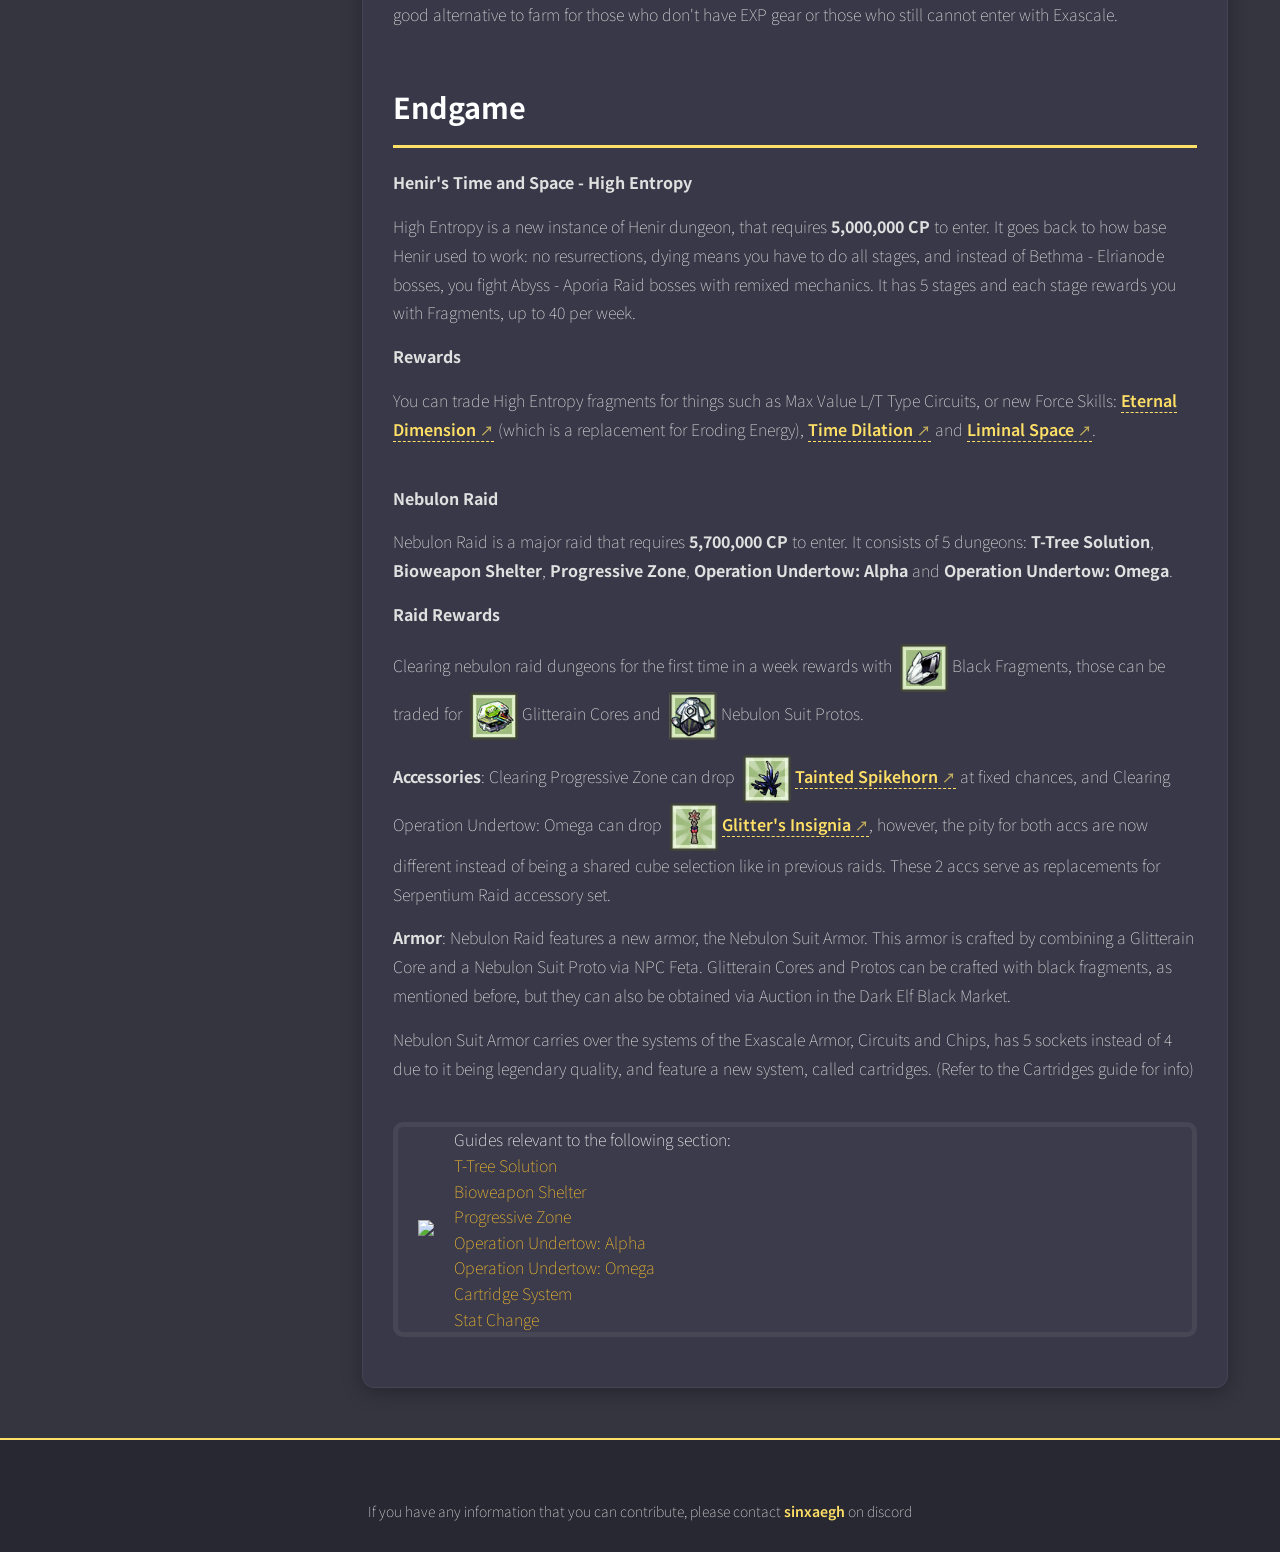
==== commit fbfa9c08: "change into 2451 mech" ====
--- a/prog/s1.html
+++ b/prog/s1.html
@@ -20,9 +20,6 @@
         <div class="container">
             <div class="info" id="g">
                 <div class="banner" id="s3"></div>
-                <div class="back">
-                    <a onclick="location.href='../prog.html'" id="goback" data-translate="general.back">&leftarrow; Game Progression</a> 
-                </div>
                 <div class="guidetitle" id="s1">
                     <span data-translate="general.gp_title"></span>
                 </div><br>
--- a/main.css
+++ b/main.css
@@ -67,7 +67,16 @@
     --primary-dark: #3b49df;
 }
 
-
+.rich-color { font-weight: 600; }
+
+.rich-color-warn    { color: #ffb84d; }
+.rich-color-danger  { color: #ff5c5c; }
+.rich-color-info    { color: #6ec1ff; }
+.rich-color-success { color: #6ee787; }
+.rich-color-mute    { color: #a0a0a0; font-weight: 500; }
+.rich-color-dps     { color: #ff7a4d; }
+.rich-color-heal    { color: #7deda6; }
+.rich-color-tank    { color: #7db2ff; }
 
 /* ============================================================
    2. GLOBAL RESET & BASE TYPOGRAPHY
